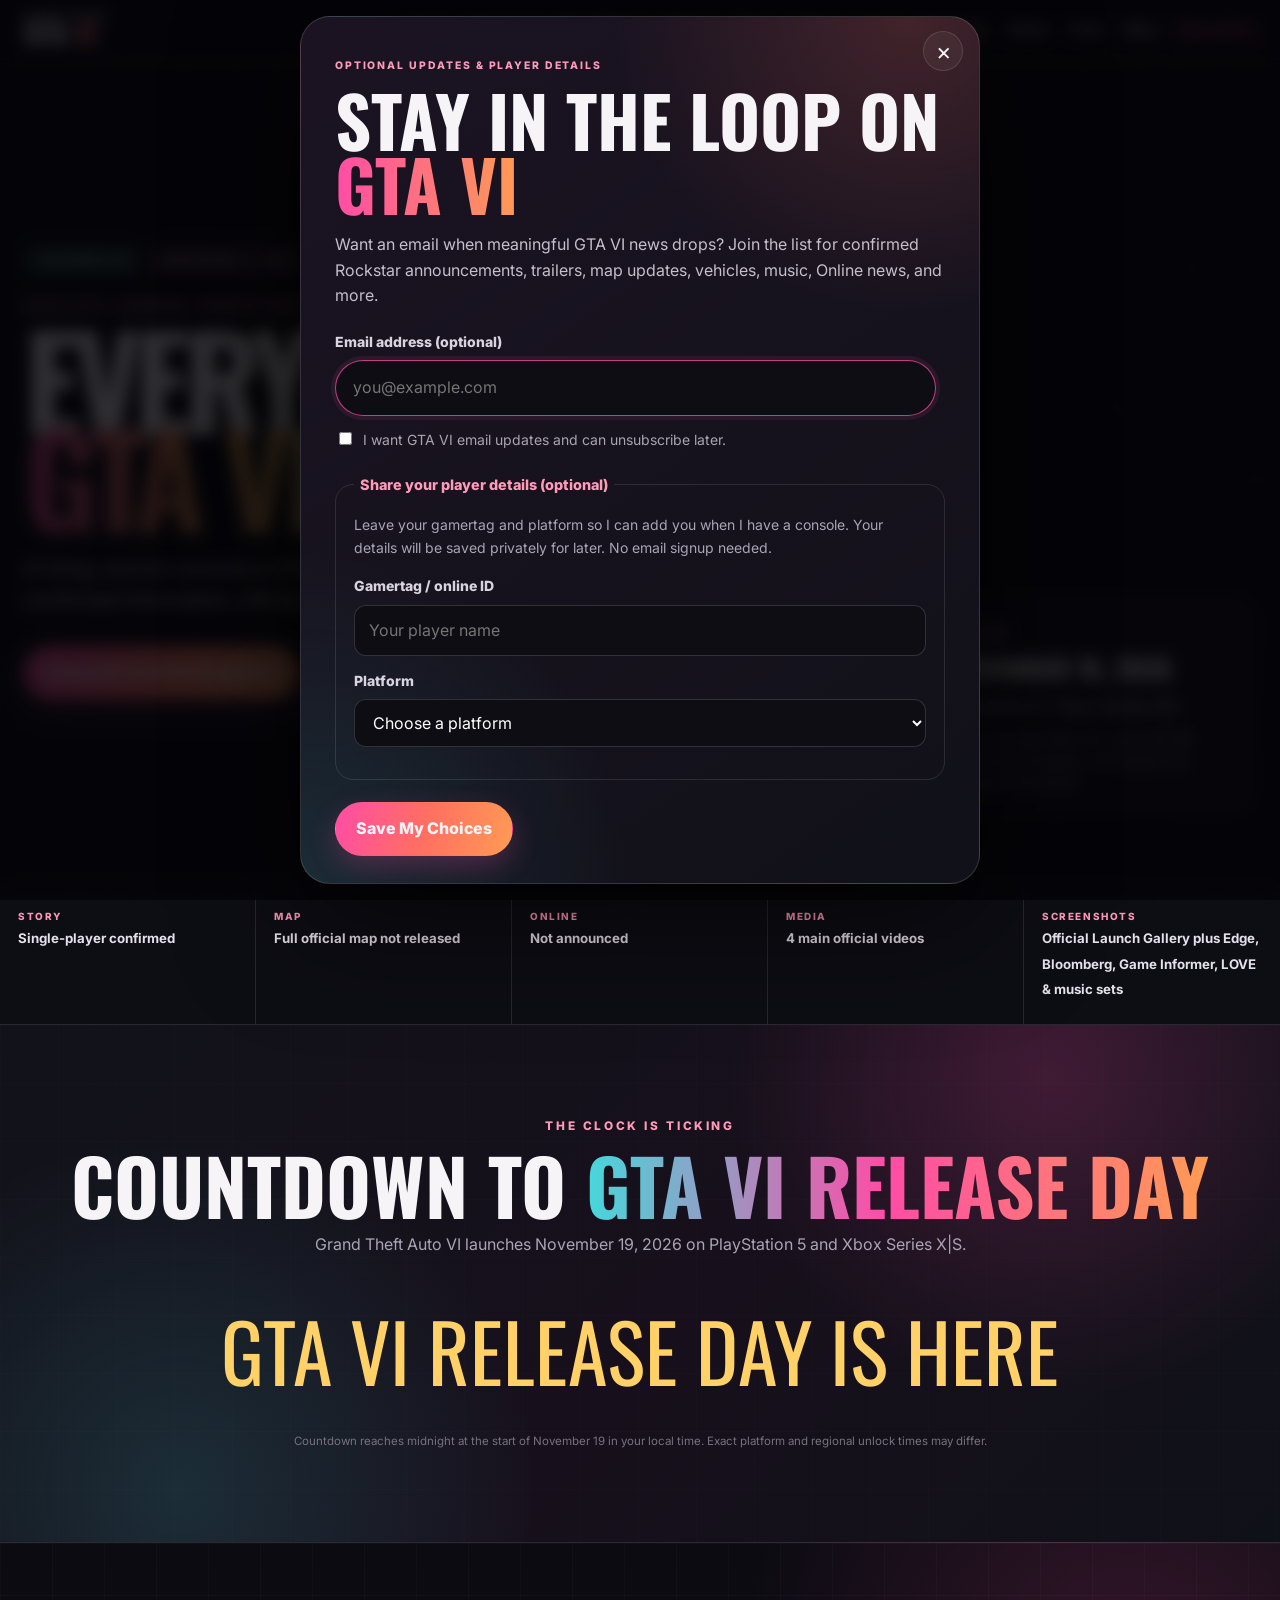
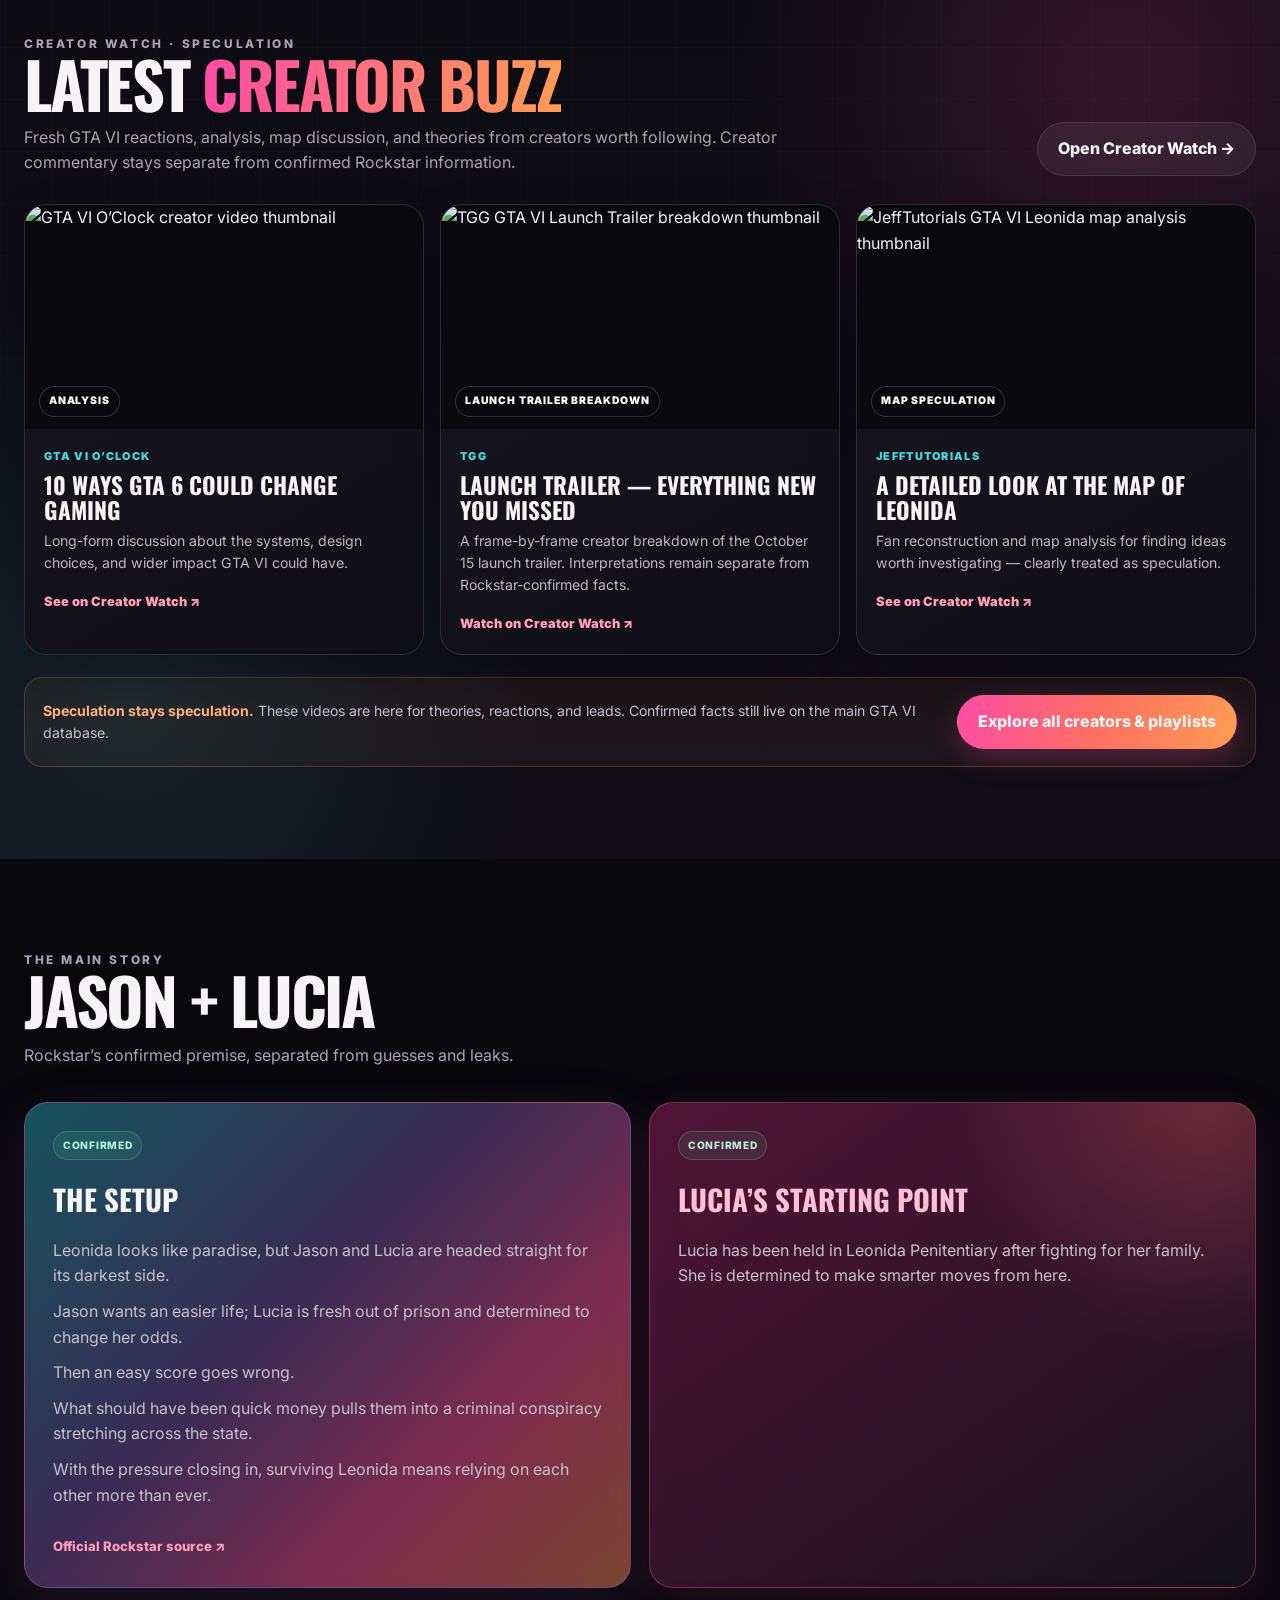
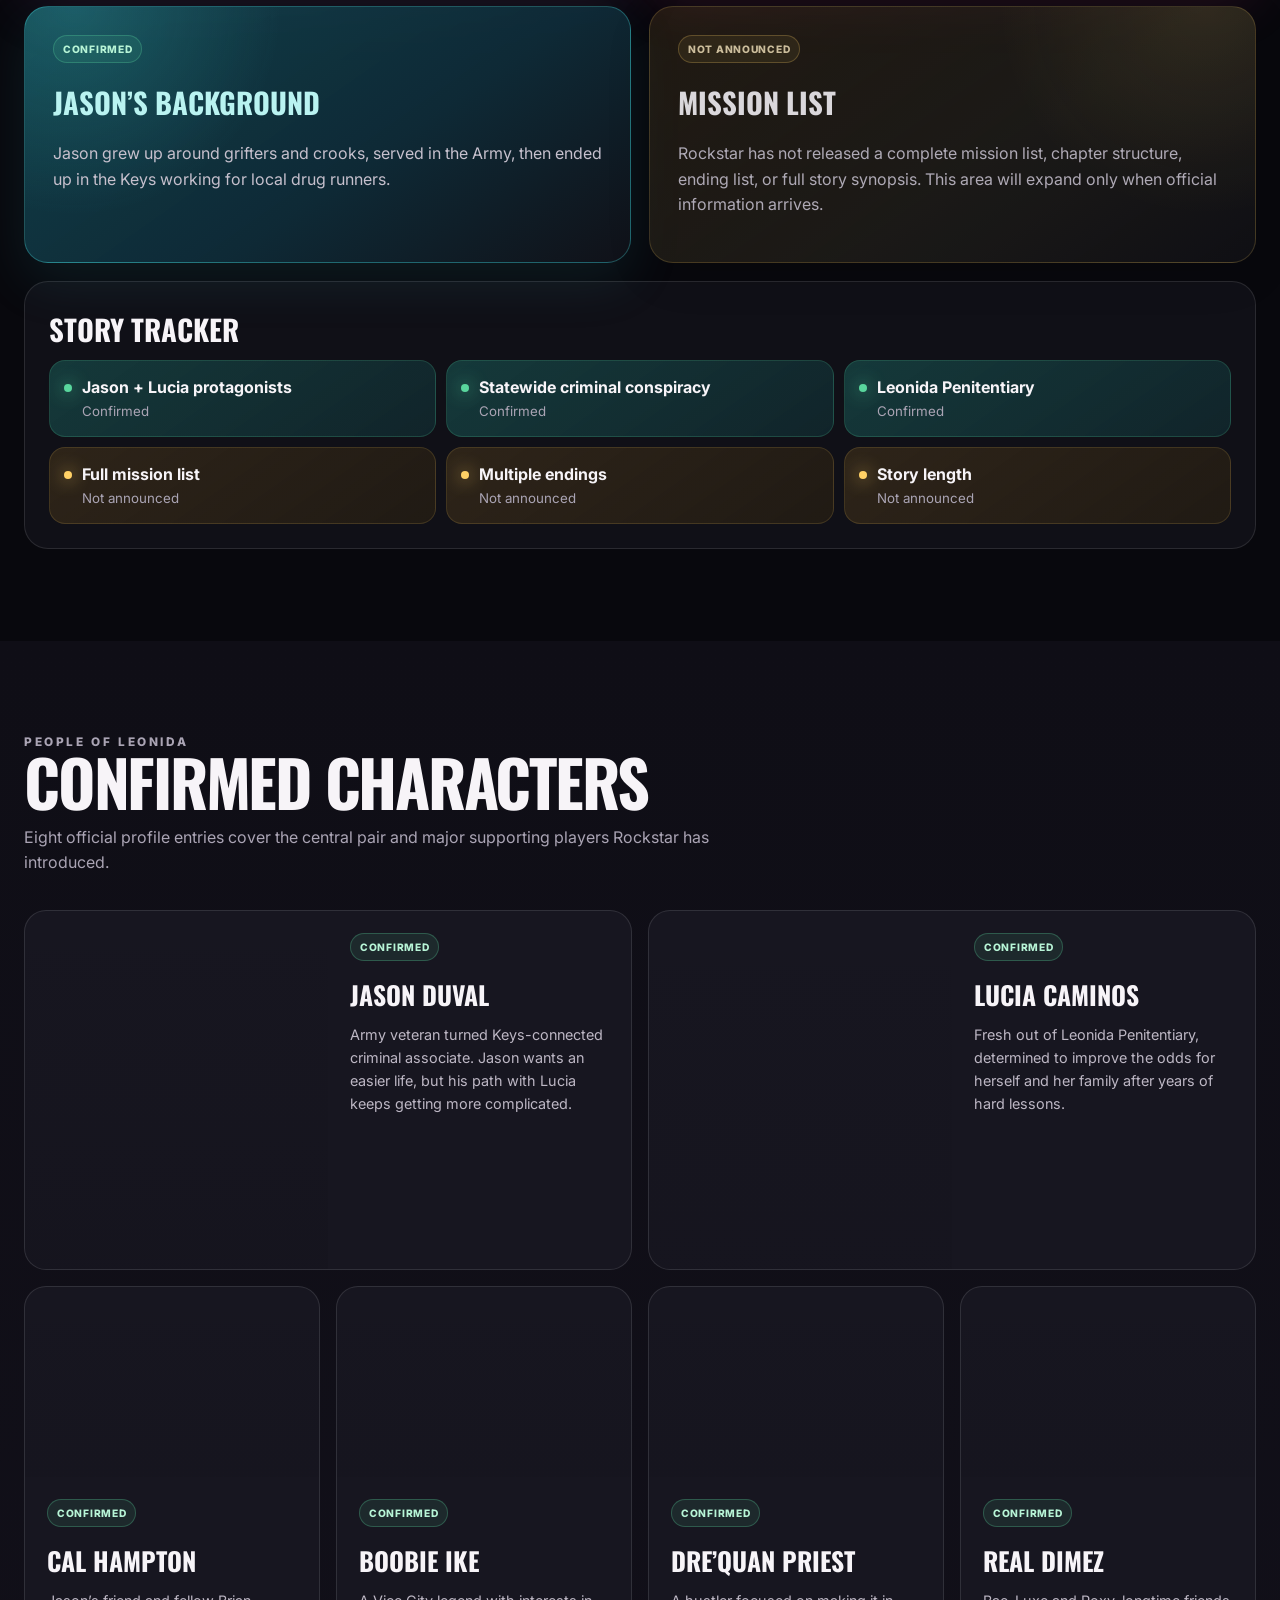
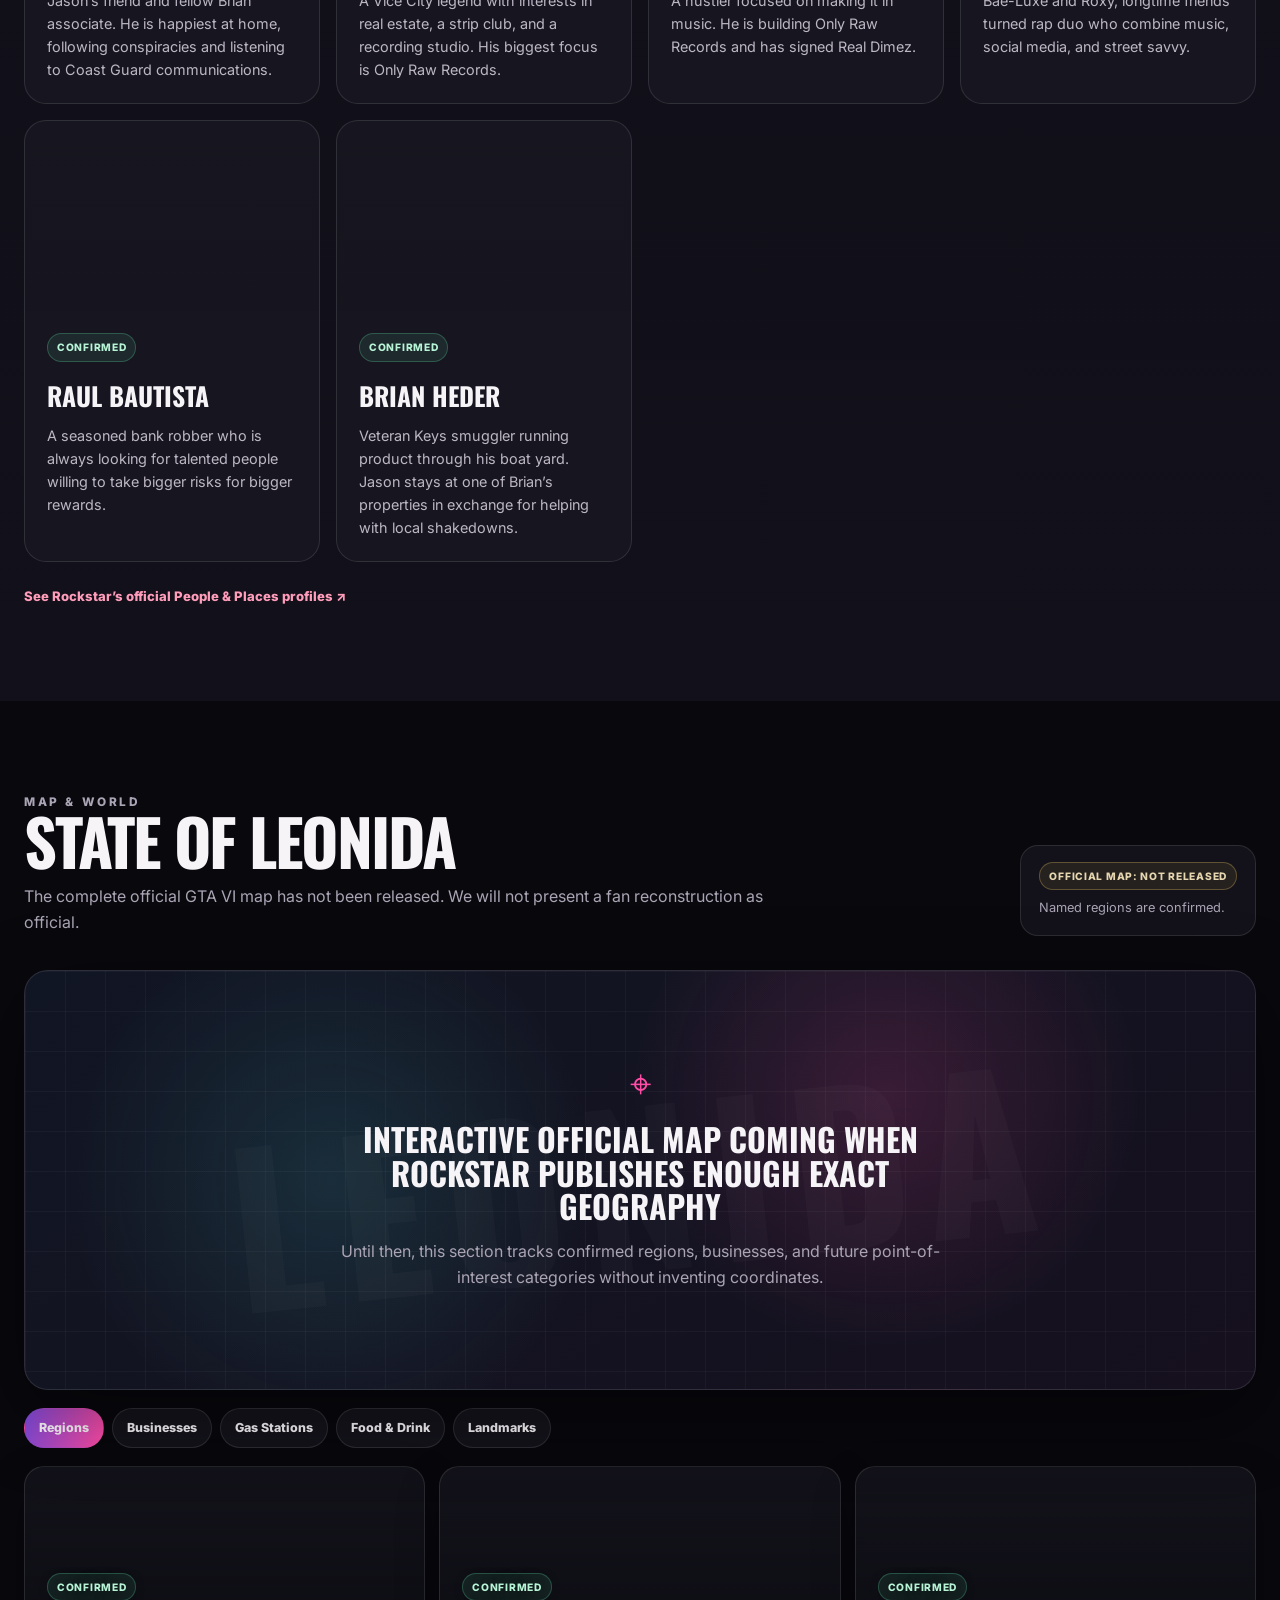
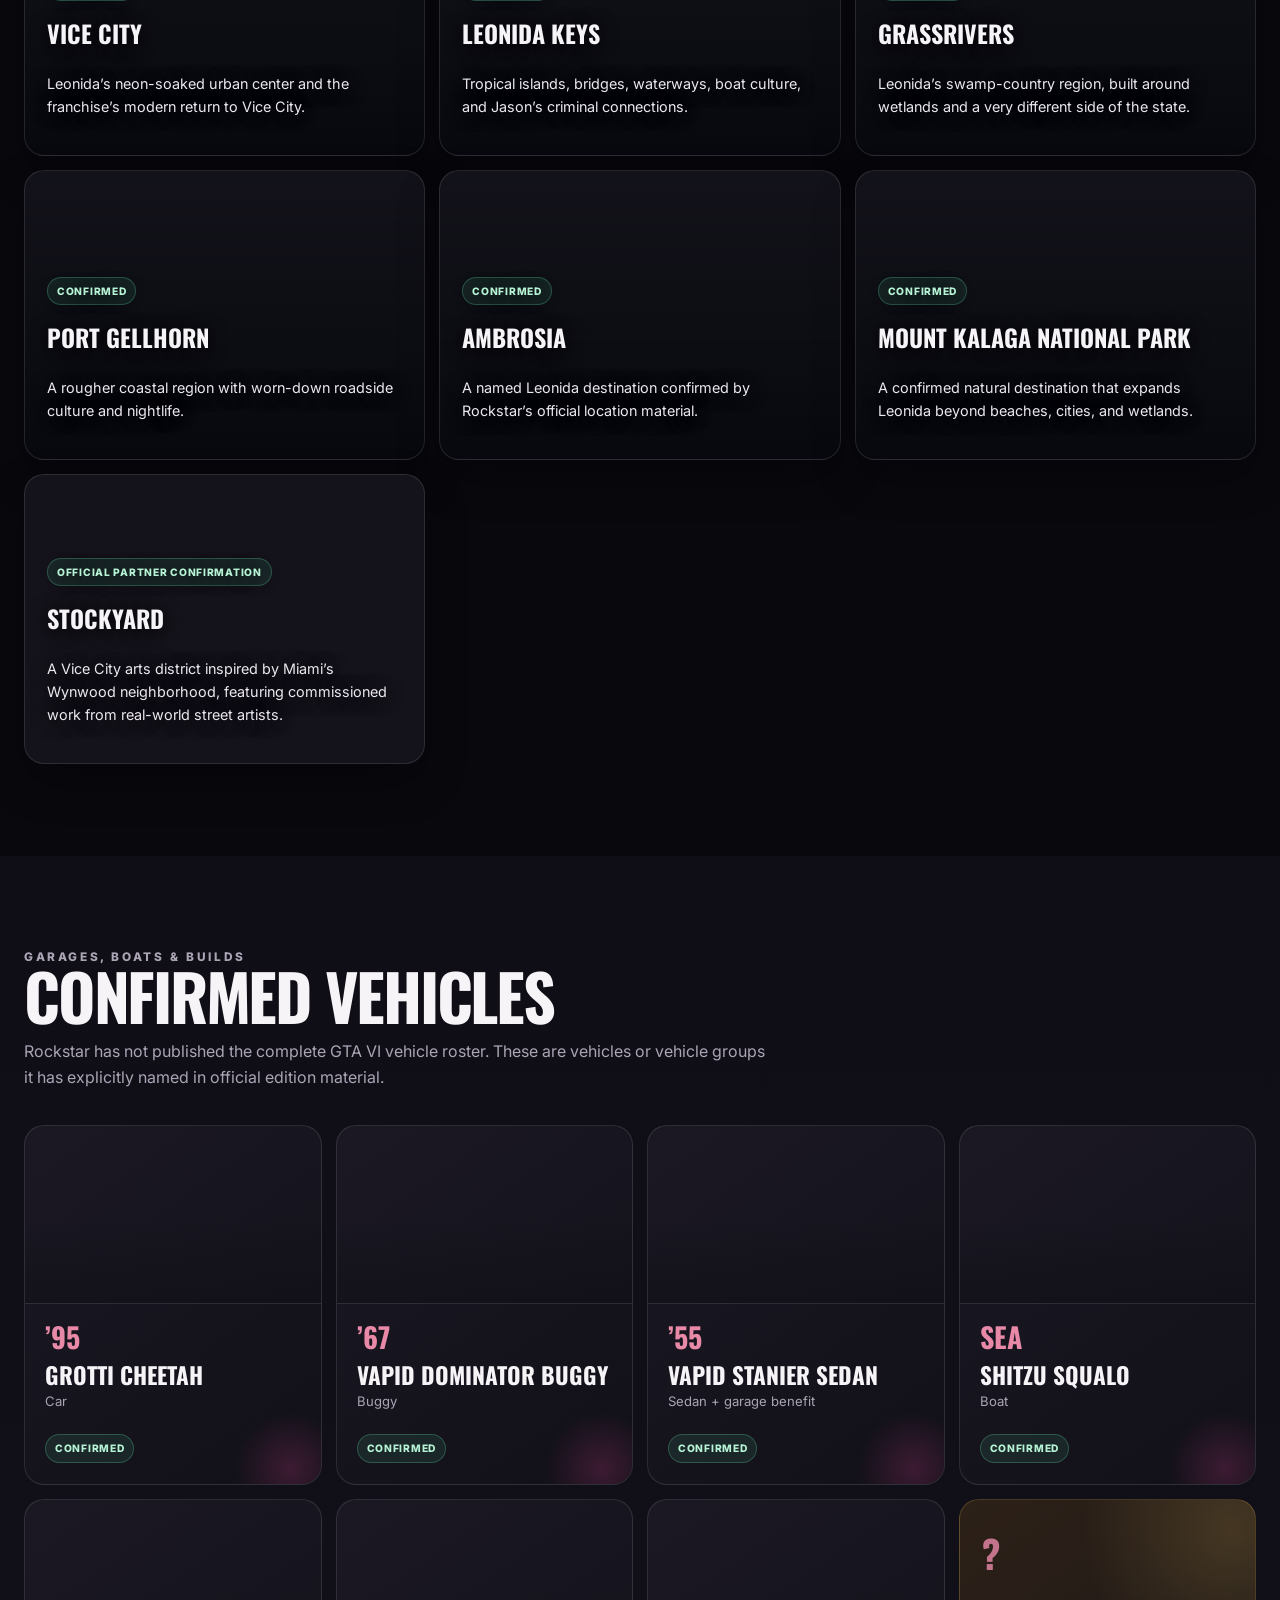
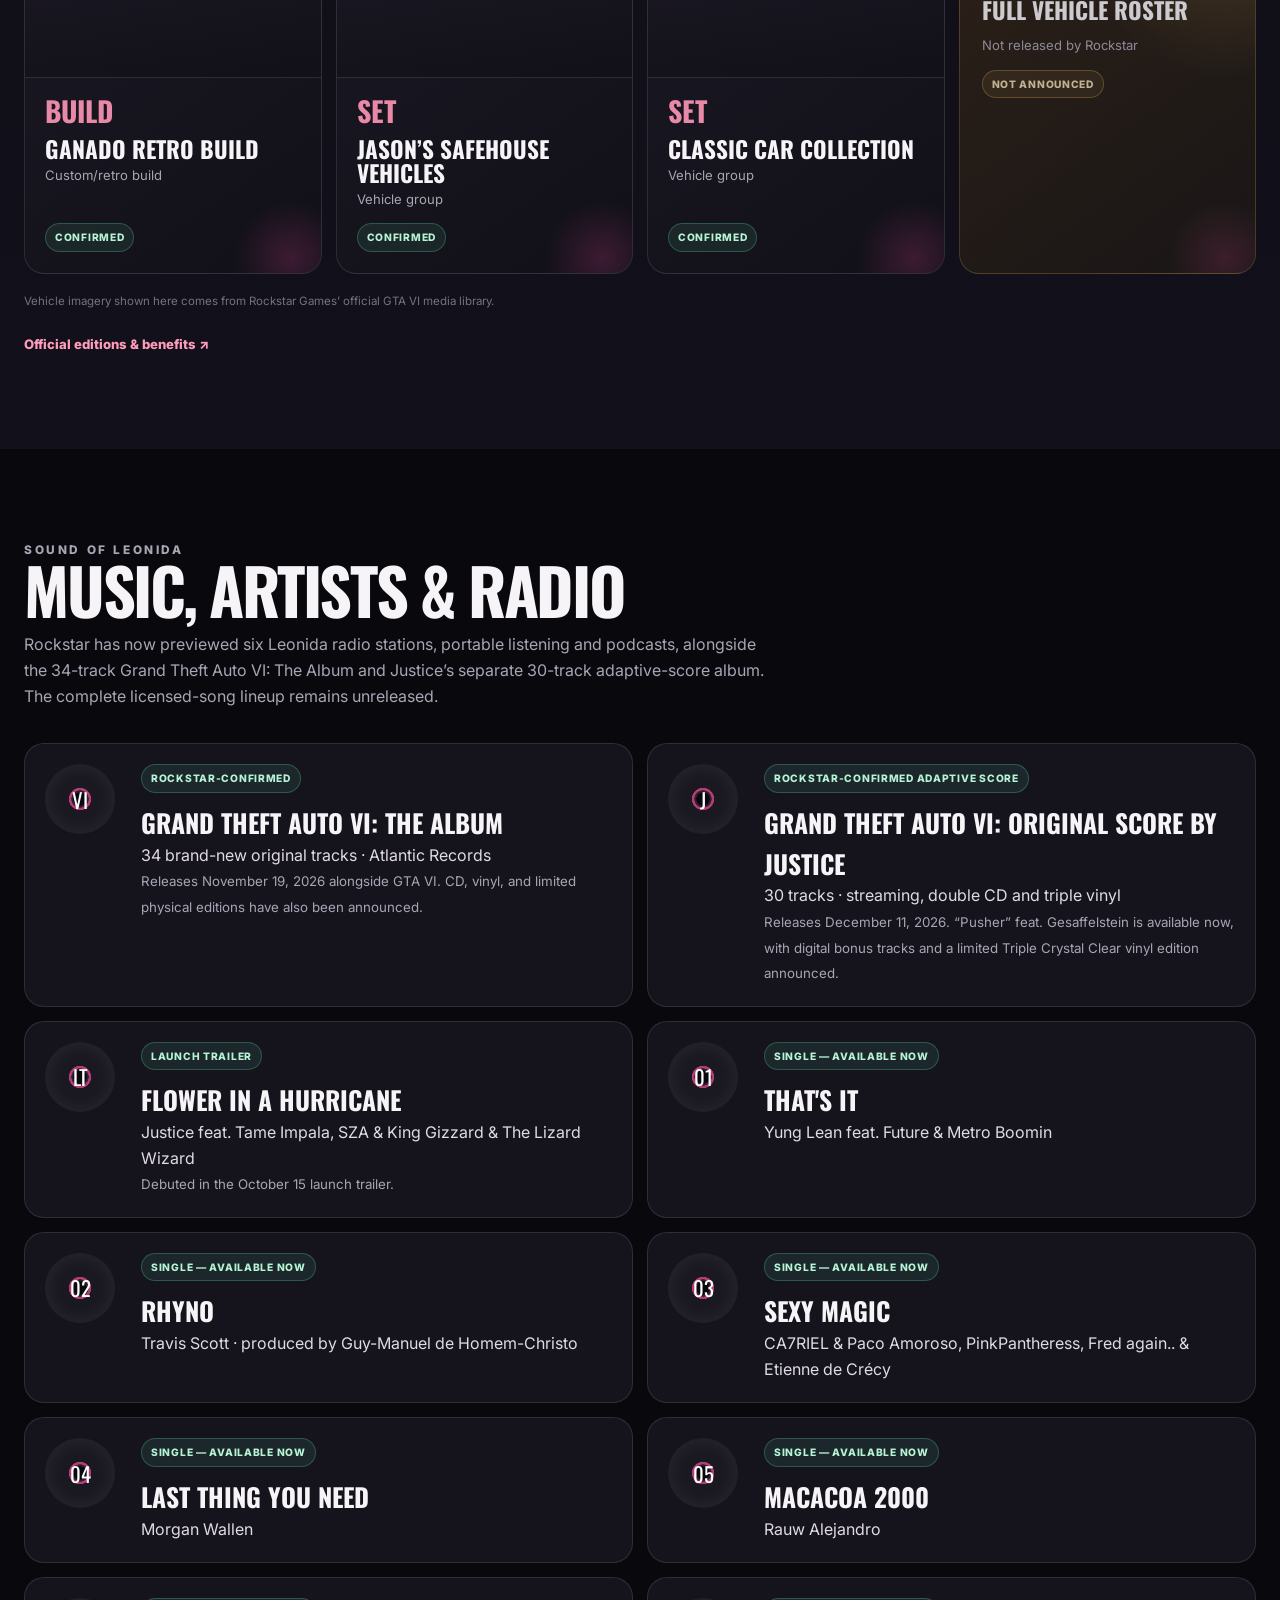
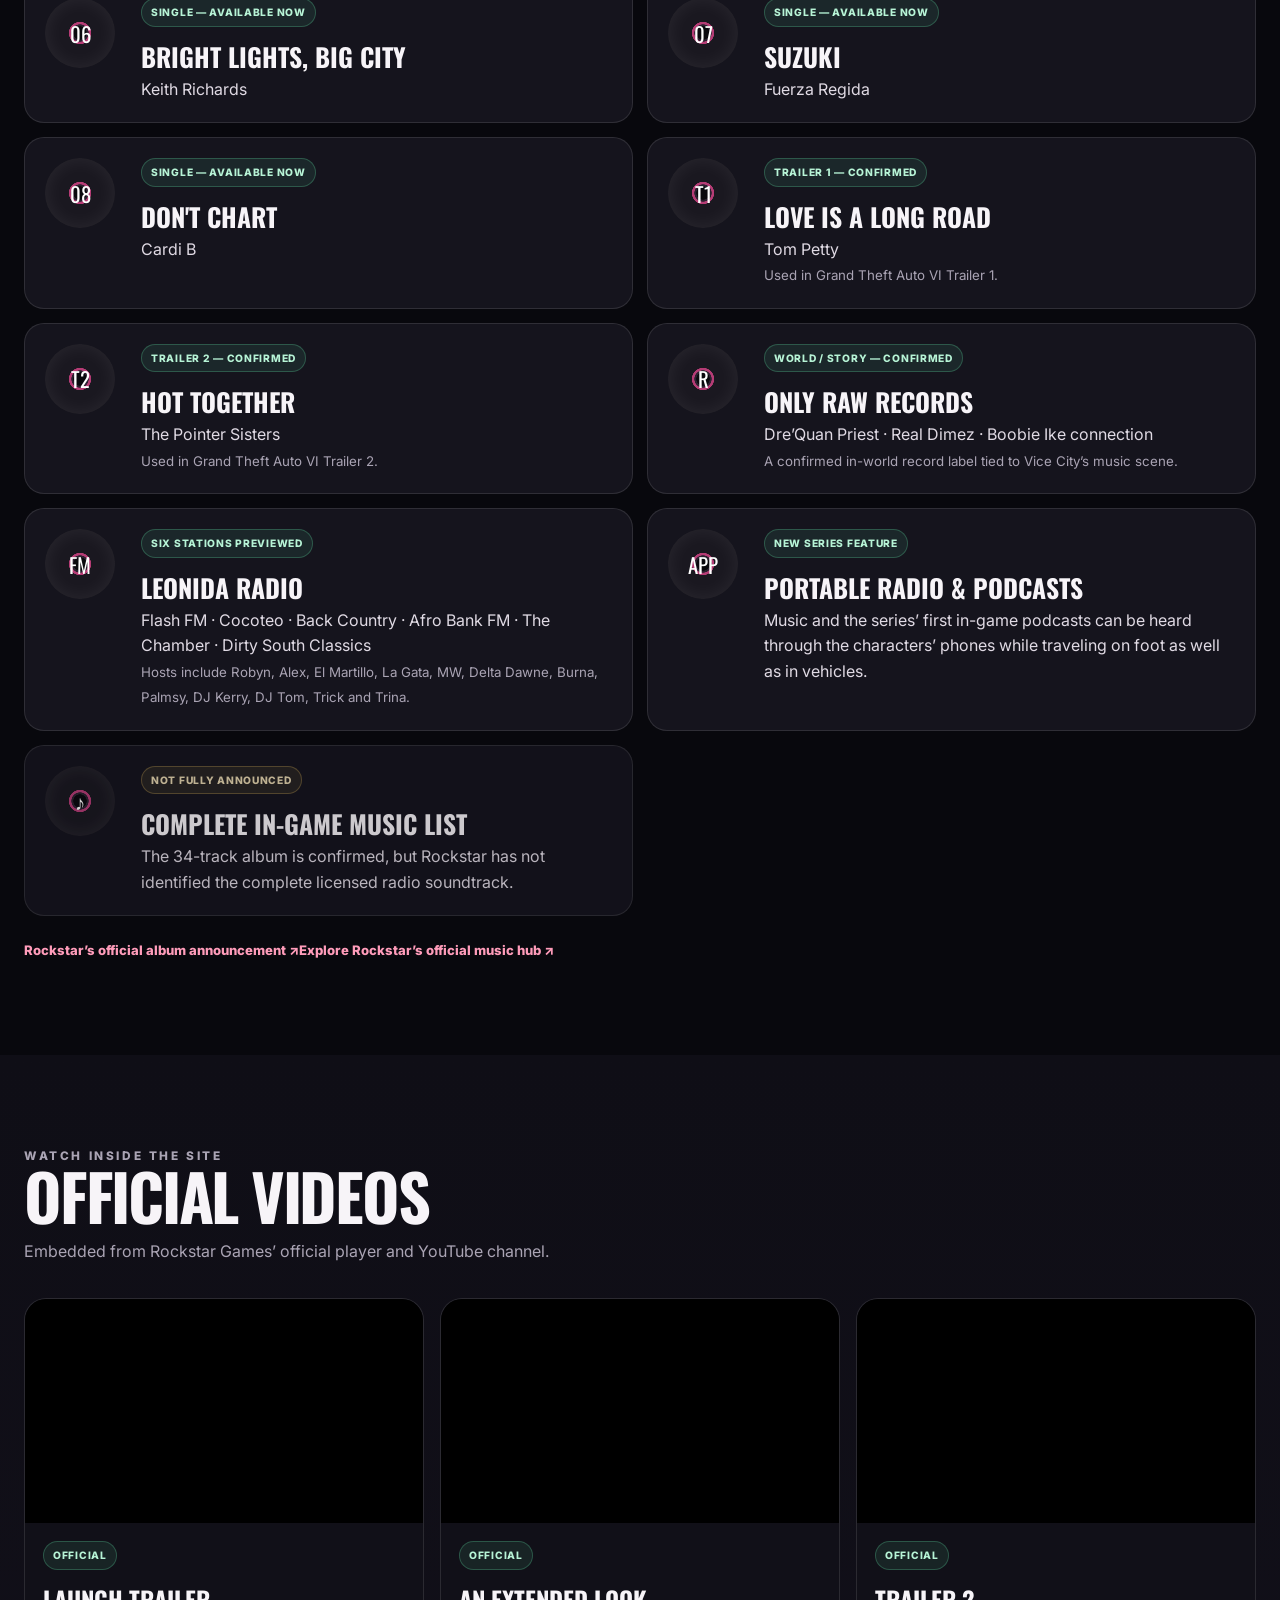
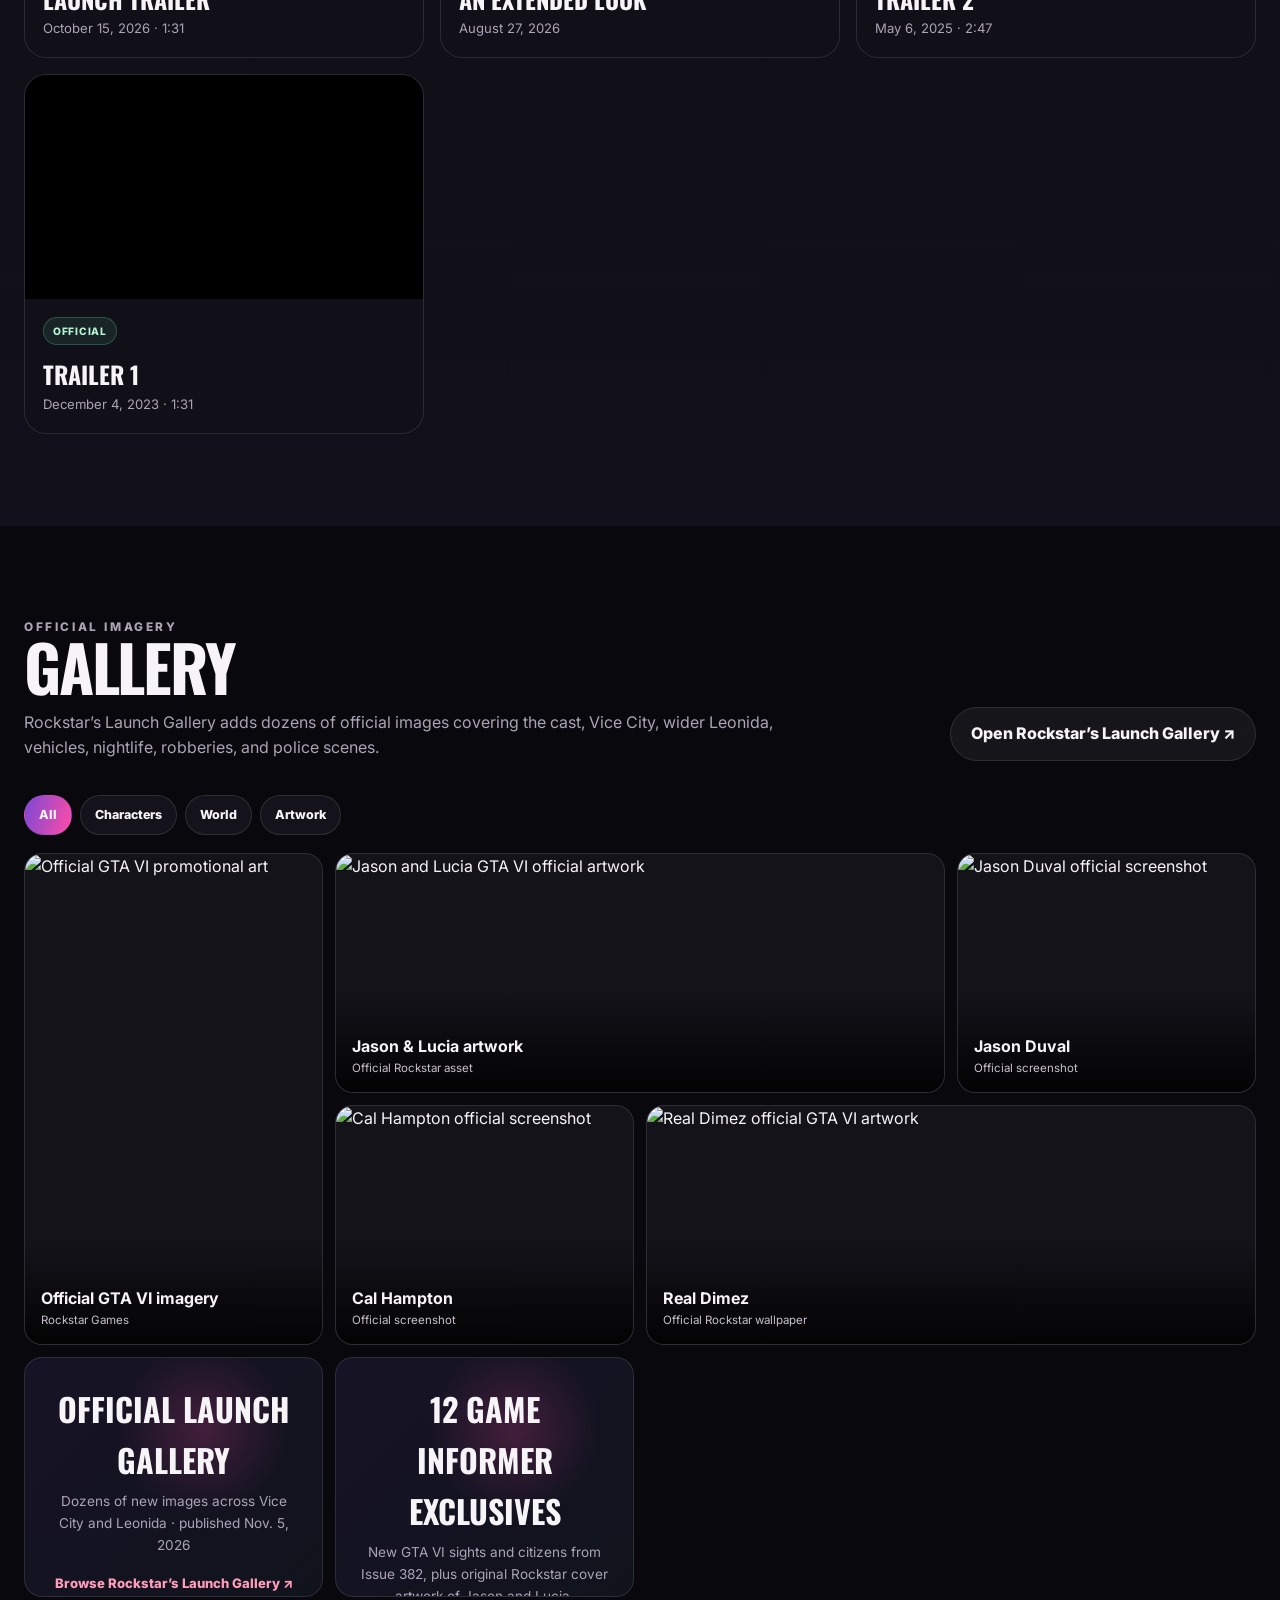
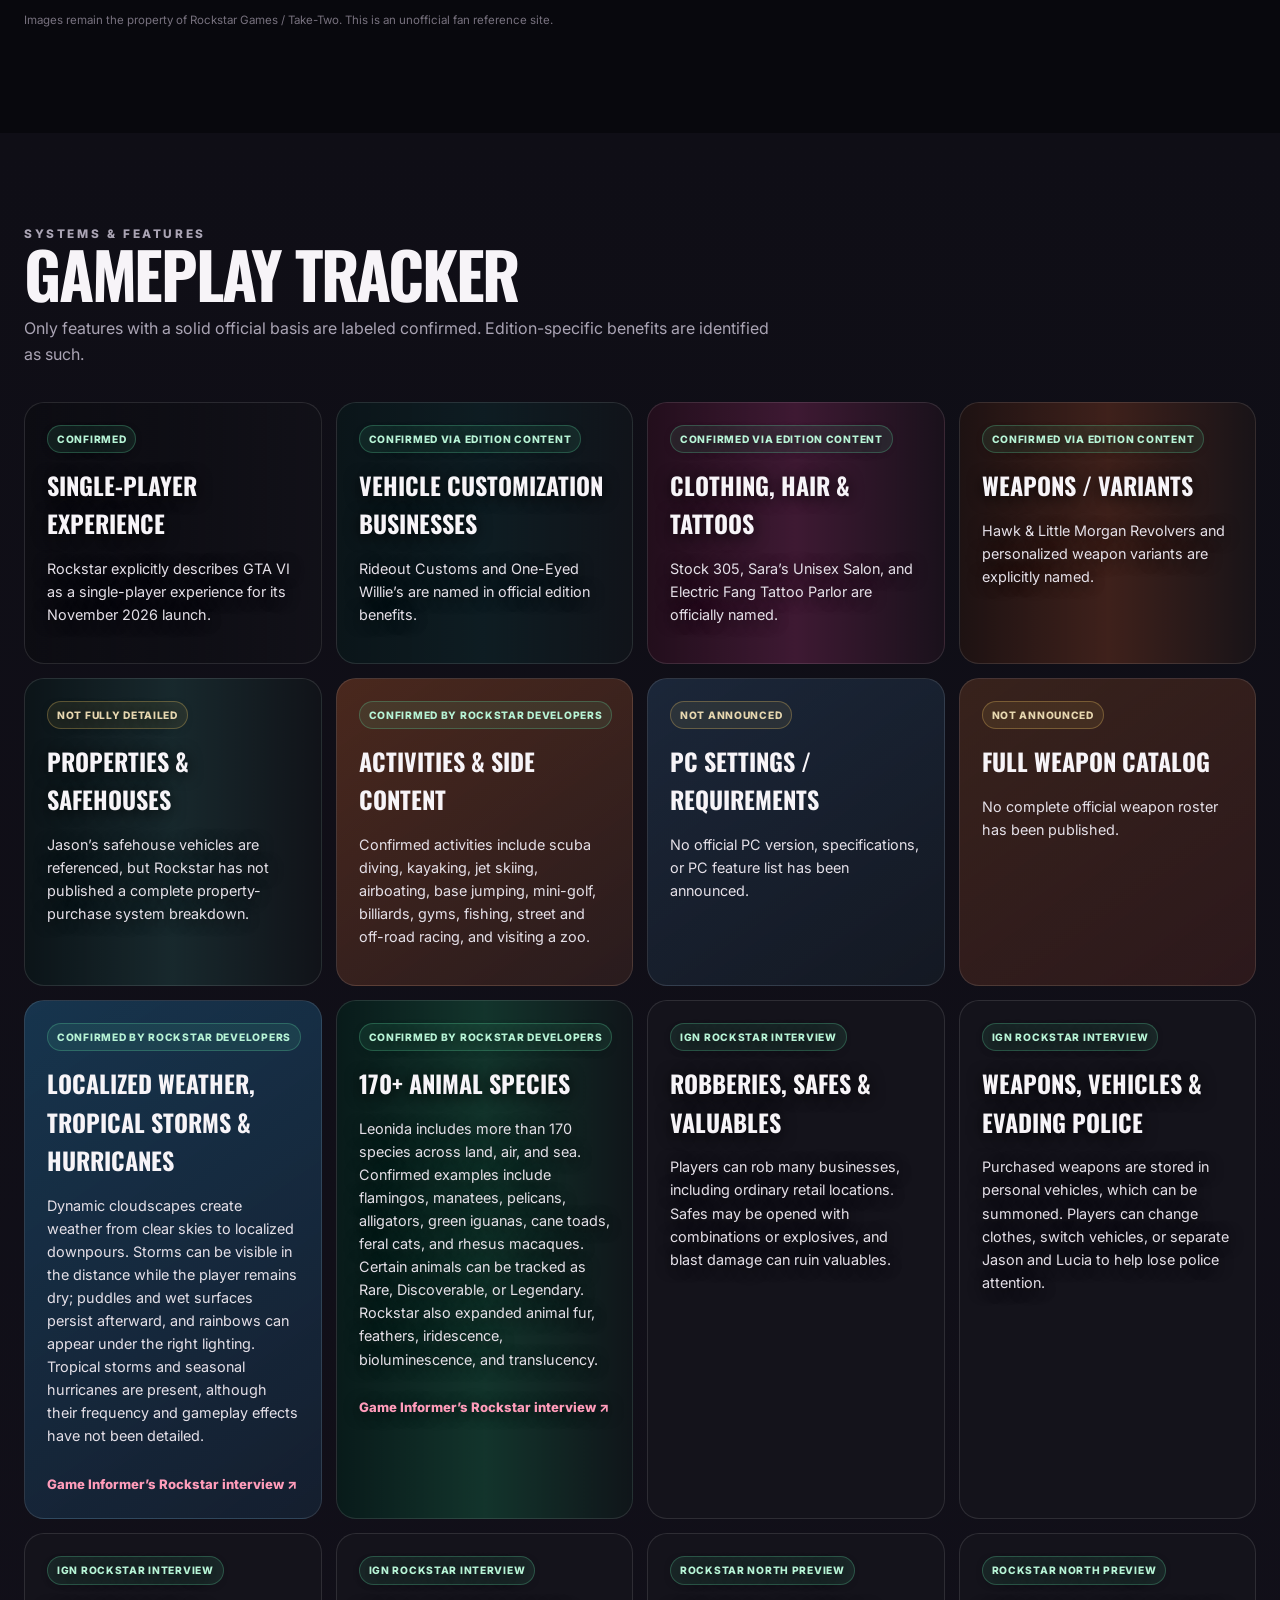
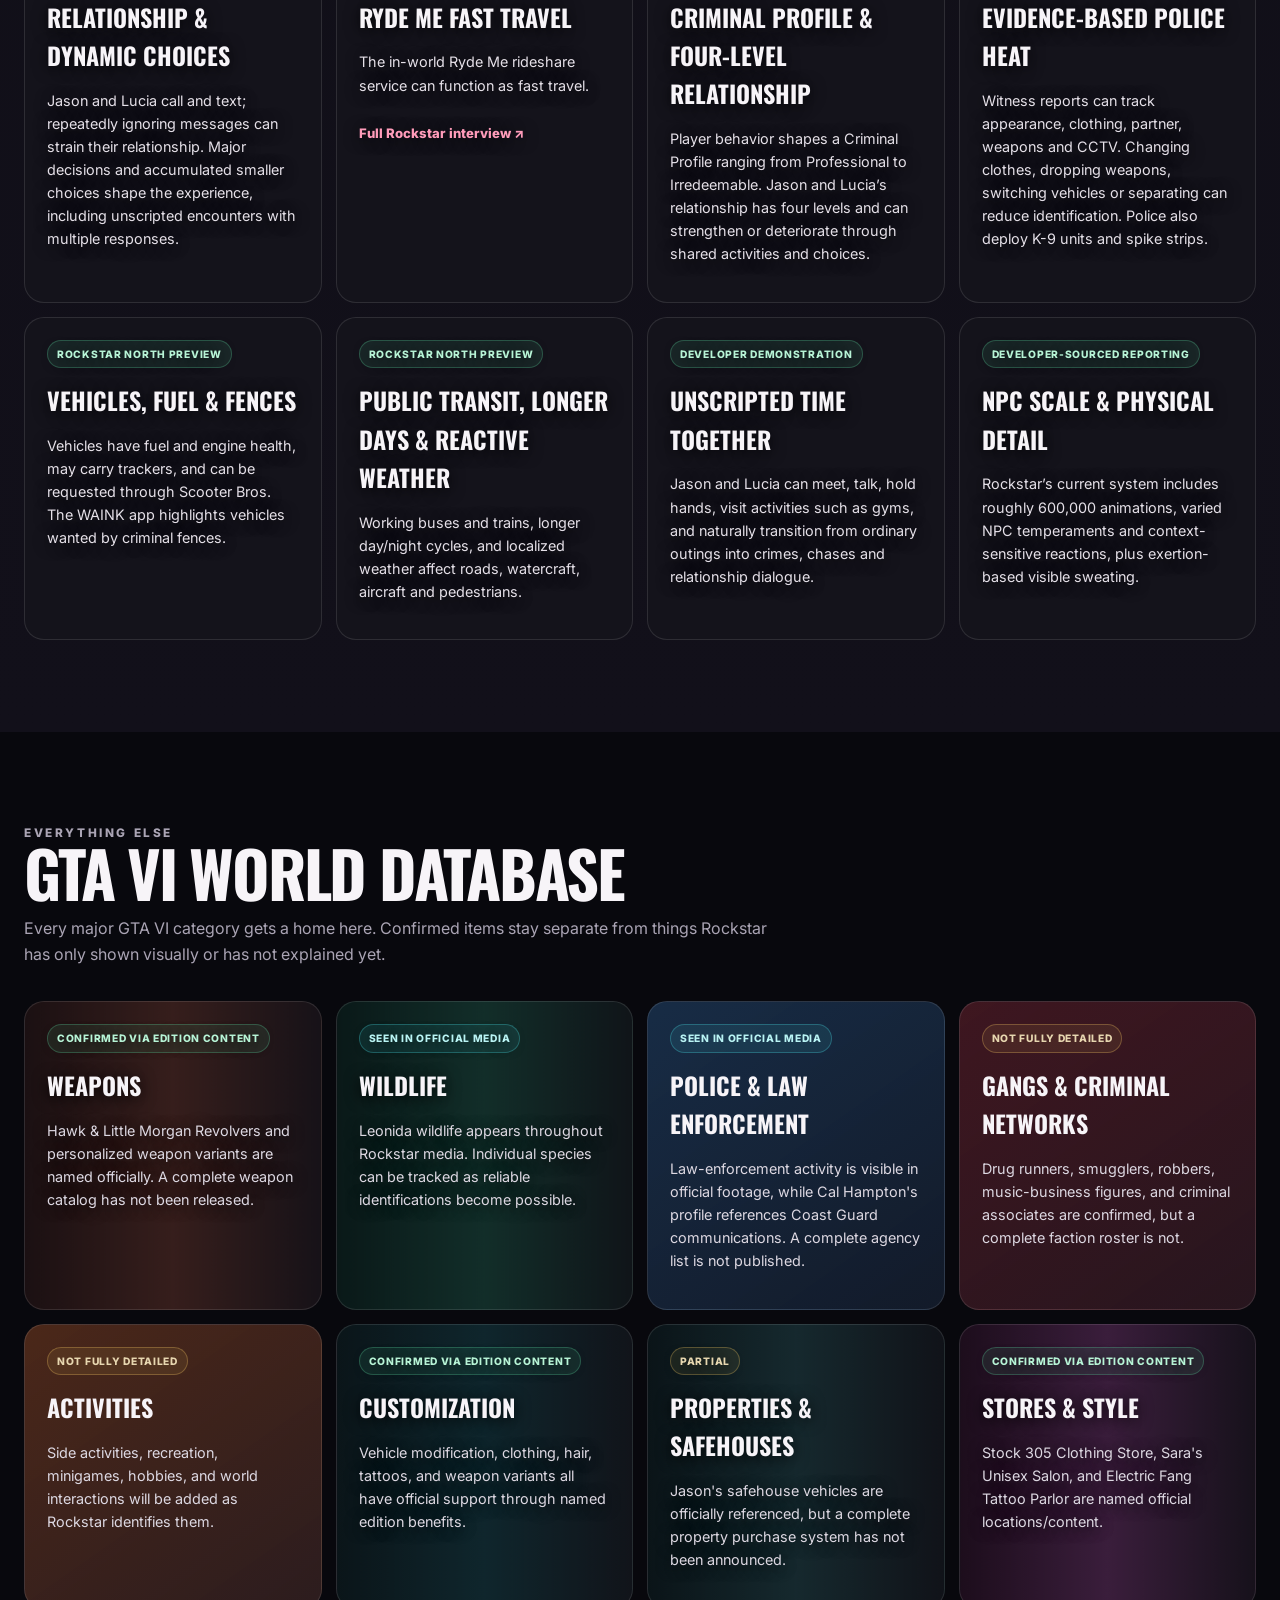
==== index.html @ 8cada622 "Add GTA VI preload details and Launch Gallery" ====
<!doctype html>
<html lang="en">
<head>
  <meta charset="utf-8" />
  <meta name="viewport" content="width=device-width,initial-scale=1" />
  <meta name="description" content="Everything GTA VI — a fan-made hub for confirmed GTA 6 story, characters, locations, vehicles, music, trailers, screenshots, editions, and more." />
  <title>Everything GTA VI</title>
  <link rel="stylesheet" href="styles.css" />
</head>
<body>
  <div class="site-noise" aria-hidden="true"></div>

  <header class="topbar">
    <a class="brand" href="#home" aria-label="Everything GTA VI home">
      <span class="brand-small">EVERYTHING</span>
      <span class="brand-main">GTA <b>VI</b></span>
    </a>
    <button class="menu-toggle" type="button" aria-label="Open menu" aria-expanded="false">☰</button>
    <nav class="main-nav" aria-label="Primary navigation">
      <a href="#story">Story</a>
      <a href="#characters">Characters</a>
      <a href="#world">Map & World</a>
      <a href="#vehicles">Vehicles</a>
      <a href="#music">Music</a>
      <a href="#media">Media</a>
      <a href="#gallery">Gallery</a>
      <a href="#gameplay">Gameplay</a>
      <a href="#online">Online</a>
      <a href="#facts">Facts</a>
    </nav>
  </header>

  <main>
    <section id="home" class="hero section-pad">
      <div class="hero-bg" aria-hidden="true"></div>
      <div class="hero-overlay" aria-hidden="true"></div>
      <div class="hero-content">
        <div class="eyebrow-row">
          <span class="status confirmed">Confirmed hub</span>
          <span class="status updated">Updated Nov. 8, 2026</span>
        </div>
        <p class="kicker">VICE CITY. LEONIDA. EVERYTHING WE ACTUALLY KNOW.</p>
        <h1>EVERYTHING<br><span>GTA VI</span></h1>
        <p class="hero-copy">A living, source-conscious GTA VI reference built around Rockstar’s confirmed information, official media, and clearly labeled unknowns.</p>
        <div class="hero-actions">
          <button class="btn primary" type="button" data-open-newsletter>Subscribe for GTA VI Updates</button>
          <a class="btn ghost" href="#media">Watch Official Videos</a>
        </div>
      </div>
      <div class="release-card glass">
        <span class="mini-label">RELEASE</span>
        <strong>NOVEMBER 19, 2026</strong>
        <span>PlayStation 5 · Xbox Series X|S</span>
        <small>Pre-load begins Nov. 10 · Up to 212 GB depending on device · PC version not officially announced.</small>
      </div>
    </section>

    <section class="quick-strip" aria-label="Quick status">
      <div><span>STORY</span><b>Single-player confirmed</b></div>
      <div><span>MAP</span><b>Full official map not released</b></div>
      <div><span>ONLINE</span><b>Not announced</b></div>
      <div><span>MEDIA</span><b>4 main official videos</b></div>
      <div><span>SCREENSHOTS</span><b>Official Launch Gallery plus Edge, Bloomberg, Game Informer, LOVE & music sets</b></div>
    </section>

    <style>
      .creator-preview-section{position:relative;overflow:hidden;background:radial-gradient(circle at 88% 14%,rgba(255,76,166,.16),transparent 28%),radial-gradient(circle at 10% 82%,rgba(69,216,220,.11),transparent 30%),linear-gradient(180deg,#0c0b12,#100d17)}
      .creator-preview-section:before{content:"";position:absolute;inset:0;pointer-events:none;background-image:linear-gradient(rgba(255,255,255,.025) 1px,transparent 1px),linear-gradient(90deg,rgba(255,255,255,.025) 1px,transparent 1px);background-size:52px 52px;mask-image:linear-gradient(to bottom,black,transparent 88%)}
      .creator-preview-shell{position:relative;z-index:1}
      .creator-preview-head{display:flex;justify-content:space-between;align-items:flex-end;gap:24px;margin-bottom:28px}
      .creator-preview-head>div{max-width:760px}.creator-preview-head h2{font-family:Oswald,sans-serif;text-transform:uppercase;font-size:clamp(2.5rem,5vw,4.8rem);line-height:.92;letter-spacing:-.035em;margin:0 0 12px}.creator-preview-head h2 span{background:linear-gradient(90deg,var(--pink),var(--orange));-webkit-background-clip:text;background-clip:text;color:transparent}.creator-preview-head p{margin:0;color:var(--muted)}
      .creator-preview-grid{display:grid;grid-template-columns:repeat(3,minmax(0,1fr));gap:16px}
      .creator-preview-card{overflow:hidden;border:1px solid var(--line);border-radius:22px;background:linear-gradient(150deg,#181520,#100f16);box-shadow:0 18px 45px rgba(0,0,0,.24);transition:transform .2s,border-color .2s}.creator-preview-card:hover{transform:translateY(-4px);border-color:rgba(255,76,166,.35)}
      .creator-preview-thumb{position:relative;aspect-ratio:16/9;overflow:hidden;background:#09090d}.creator-preview-thumb img{width:100%;height:100%;object-fit:cover;transition:transform .3s}.creator-preview-card:hover .creator-preview-thumb img{transform:scale(1.035)}.creator-preview-thumb:after{content:"";position:absolute;inset:0;background:linear-gradient(to top,rgba(10,9,15,.58),transparent 58%)}
      .creator-preview-badge{position:absolute;left:14px;bottom:12px;z-index:2;display:inline-flex;padding:6px 9px;border-radius:999px;font-size:.65rem;font-weight:900;letter-spacing:.08em;text-transform:uppercase;background:rgba(10,9,15,.82);border:1px solid rgba(255,255,255,.15);color:#fff;backdrop-filter:blur(8px)}
      .creator-preview-body{padding:19px}.creator-preview-name{display:block;color:var(--cyan);font-size:.68rem;font-weight:900;letter-spacing:.12em;text-transform:uppercase;margin-bottom:7px}.creator-preview-body h3{font-family:Oswald,sans-serif;text-transform:uppercase;font-size:1.45rem;line-height:1.08;margin:0 0 8px}.creator-preview-body p{color:#bdb7c5;font-size:.88rem;line-height:1.55;margin:0 0 14px}.creator-preview-link{display:inline-flex;align-items:center;gap:6px;color:#ff9cba;font-size:.8rem;font-weight:900}.creator-preview-link:hover{text-decoration:underline}
      .creator-preview-note{display:flex;justify-content:space-between;align-items:center;gap:18px;margin-top:22px;padding:17px 18px;border:1px solid rgba(255,155,84,.22);border-radius:18px;background:rgba(255,155,84,.055)}.creator-preview-note p{margin:0;color:#c7c1ce;font-size:.88rem}.creator-preview-note strong{color:#ffb07d}.creator-preview-note .btn{flex:0 0 auto}
      @media(max-width:900px){.creator-preview-head{align-items:flex-start;flex-direction:column}.creator-preview-grid{grid-template-columns:1fr}.creator-preview-note{align-items:flex-start;flex-direction:column}}
    </style>

    <section id="creator-buzz-preview" class="creator-preview-section section-pad" aria-labelledby="creatorBuzzTitle">
      <div class="creator-preview-shell">
        <div class="creator-preview-head">
          <div>
            <p class="kicker">CREATOR WATCH · SPECULATION</p>
            <h2 id="creatorBuzzTitle">Latest <span>Creator Buzz</span></h2>
            <p>Fresh GTA VI reactions, analysis, map discussion, and theories from creators worth following. Creator commentary stays separate from confirmed Rockstar information.</p>
          </div>
          <a class="btn ghost" href="speculation.html#featured">Open Creator Watch →</a>
        </div>

        <div class="creator-preview-grid">
          <article class="creator-preview-card">
            <div class="creator-preview-thumb"><img src="https://i.ytimg.com/vi/L9gS2vGDkzI/hqdefault.jpg" alt="GTA VI O’Clock creator video thumbnail" loading="lazy"><span class="creator-preview-badge">Analysis</span></div>
            <div class="creator-preview-body"><span class="creator-preview-name">GTA VI O’Clock</span><h3>10 Ways GTA 6 Could Change Gaming</h3><p>Long-form discussion about the systems, design choices, and wider impact GTA VI could have.</p><a class="creator-preview-link" href="speculation.html#featured">See on Creator Watch ↗</a></div>
          </article>

          <article class="creator-preview-card">
            <div class="creator-preview-thumb"><img src="https://i.ytimg.com/vi/FV93IVwJP_4/hqdefault.jpg" alt="TGG GTA VI Launch Trailer breakdown thumbnail" loading="lazy"><span class="creator-preview-badge">Launch Trailer Breakdown</span></div>
            <div class="creator-preview-body"><span class="creator-preview-name">TGG</span><h3>Launch Trailer — Everything New You Missed</h3><p>A frame-by-frame creator breakdown of the October 15 launch trailer. Interpretations remain separate from Rockstar-confirmed facts.</p><a class="creator-preview-link" href="speculation.html#featured">Watch on Creator Watch ↗</a></div>
          </article>

          <article class="creator-preview-card">
            <div class="creator-preview-thumb"><img src="https://i.ytimg.com/vi/LeyVOq_XtJQ/hqdefault.jpg" alt="JeffTutorials GTA VI Leonida map analysis thumbnail" loading="lazy"><span class="creator-preview-badge">Map Speculation</span></div>
            <div class="creator-preview-body"><span class="creator-preview-name">JeffTutorials</span><h3>A Detailed Look at the Map of Leonida</h3><p>Fan reconstruction and map analysis for finding ideas worth investigating — clearly treated as speculation.</p><a class="creator-preview-link" href="speculation.html#featured">See on Creator Watch ↗</a></div>
          </article>
        </div>

        <div class="creator-preview-note"><p><strong>Speculation stays speculation.</strong> These videos are here for theories, reactions, and leads. Confirmed facts still live on the main GTA VI database.</p><a class="btn primary" href="speculation.html">Explore all creators & playlists</a></div>
      </div>
    </section>

    <section id="story" class="content-section section-pad">
      <div class="section-heading">
        <p class="kicker">THE MAIN STORY</p>
        <h2>Jason + Lucia</h2>
        <p>Rockstar’s confirmed premise, separated from guesses and leaks.</p>
      </div>

      <div class="story-grid">
        <article class="feature-card sunset-card">
          <span class="status confirmed">Confirmed</span>
          <h3>The setup</h3>
          <p class="story-pitch">
            <span>Leonida looks like paradise, but Jason and Lucia are headed straight for its darkest side.</span>
            <span>Jason wants an easier life; Lucia is fresh out of prison and determined to change her odds.</span>
            <span>Then an easy score goes wrong.</span>
            <span>What should have been quick money pulls them into a criminal conspiracy stretching across the state.</span>
            <span>With the pressure closing in, surviving Leonida means relying on each other more than ever.</span>
          </p>
          <a class="source-link" href="https://www.rockstargames.com/VI" target="_blank" rel="noopener">Official Rockstar source ↗</a>
        </article>
        <article class="feature-card">
          <span class="status confirmed">Confirmed</span>
          <h3>Lucia’s starting point</h3>
          <p>Lucia has been held in Leonida Penitentiary after fighting for her family. She is determined to make smarter moves from here.</p>
        </article>
        <article class="feature-card">
          <span class="status confirmed">Confirmed</span>
          <h3>Jason’s background</h3>
          <p>Jason grew up around grifters and crooks, served in the Army, then ended up in the Keys working for local drug runners.</p>
        </article>
        <article class="feature-card muted-card">
          <span class="status unknown">Not announced</span>
          <h3>Mission list</h3>
          <p>Rockstar has not released a complete mission list, chapter structure, ending list, or full story synopsis. This area will expand only when official information arrives.</p>
        </article>
      </div>

      <div class="subpanel">
        <h3>Story tracker</h3>
        <div class="tracker-grid">
          <div><span class="dot yes"></span><b>Jason + Lucia protagonists</b><small>Confirmed</small></div>
          <div><span class="dot yes"></span><b>Statewide criminal conspiracy</b><small>Confirmed</small></div>
          <div><span class="dot yes"></span><b>Leonida Penitentiary</b><small>Confirmed</small></div>
          <div><span class="dot no"></span><b>Full mission list</b><small>Not announced</small></div>
          <div><span class="dot no"></span><b>Multiple endings</b><small>Not announced</small></div>
          <div><span class="dot no"></span><b>Story length</b><small>Not announced</small></div>
        </div>
      </div>
    </section>

    <section id="characters" class="content-section alt section-pad">
      <div class="section-heading">
        <p class="kicker">PEOPLE OF LEONIDA</p>
        <h2>Confirmed Characters</h2>
        <p>Eight official profile entries cover the central pair and major supporting players Rockstar has introduced.</p>
      </div>
      <div class="card-grid characters">
        <article class="person-card hero-person"><div class="person-art jason"></div><div class="person-body"><span class="status confirmed">Confirmed</span><h3>Jason Duval</h3><p>Army veteran turned Keys-connected criminal associate. Jason wants an easier life, but his path with Lucia keeps getting more complicated.</p></div></article>
        <article class="person-card hero-person"><div class="person-art lucia"></div><div class="person-body"><span class="status confirmed">Confirmed</span><h3>Lucia Caminos</h3><p>Fresh out of Leonida Penitentiary, determined to improve the odds for herself and her family after years of hard lessons.</p></div></article>
        <article class="person-card"><div class="person-body"><span class="status confirmed">Confirmed</span><h3>Cal Hampton</h3><p>Jason’s friend and fellow Brian associate. He is happiest at home, following conspiracies and listening to Coast Guard communications.</p></div></article>
        <article class="person-card"><div class="person-body"><span class="status confirmed">Confirmed</span><h3>Boobie Ike</h3><p>A Vice City legend with interests in real estate, a strip club, and a recording studio. His biggest focus is Only Raw Records.</p></div></article>
        <article class="person-card"><div class="person-body"><span class="status confirmed">Confirmed</span><h3>Dre’Quan Priest</h3><p>A hustler focused on making it in music. He is building Only Raw Records and has signed Real Dimez.</p></div></article>
        <article class="person-card"><div class="person-body"><span class="status confirmed">Confirmed</span><h3>Real Dimez</h3><p>Bae-Luxe and Roxy, longtime friends turned rap duo who combine music, social media, and street savvy.</p></div></article>
        <article class="person-card"><div class="person-body"><span class="status confirmed">Confirmed</span><h3>Raul Bautista</h3><p>A seasoned bank robber who is always looking for talented people willing to take bigger risks for bigger rewards.</p></div></article>
        <article class="person-card"><div class="person-body"><span class="status confirmed">Confirmed</span><h3>Brian Heder</h3><p>Veteran Keys smuggler running product through his boat yard. Jason stays at one of Brian’s properties in exchange for helping with local shakedowns.</p></div></article>
      </div>
      <a class="source-link large" href="https://www.rockstargames.com/VI/only-in-leonida" target="_blank" rel="noopener">See Rockstar’s official People & Places profiles ↗</a>
    </section>

    <section id="world" class="content-section section-pad">
      <div class="section-heading split">
        <div>
          <p class="kicker">MAP & WORLD</p>
          <h2>State of Leonida</h2>
          <p>The complete official GTA VI map has not been released. We will not present a fan reconstruction as official.</p>
        </div>
        <div class="status-box"><span class="status unknown">Official map: not released</span><p>Named regions are confirmed.</p></div>
      </div>

      <div class="map-shell glass">
        <div class="map-watermark">LEONIDA</div>
        <div class="map-message">
          <span class="pin-icon">⌖</span>
          <h3>Interactive official map coming when Rockstar publishes enough exact geography</h3>
          <p>Until then, this section tracks confirmed regions, businesses, and future point-of-interest categories without inventing coordinates.</p>
        </div>
      </div>

      <div class="subtabs" data-tabs="world-tabs">
        <button class="tab active" data-target="regions">Regions</button>
        <button class="tab" data-target="businesses">Businesses</button>
        <button class="tab" data-target="gas">Gas Stations</button>
        <button class="tab" data-target="food">Food & Drink</button>
        <button class="tab" data-target="landmarks">Landmarks</button>
      </div>

      <div class="tab-panels" id="world-tabs">
        <div class="tab-panel active" data-panel="regions">
          <div class="region-grid">
            <article><span class="status confirmed">Confirmed</span><h3>Vice City</h3><p>Leonida’s neon-soaked urban center and the franchise’s modern return to Vice City.</p></article>
            <article><span class="status confirmed">Confirmed</span><h3>Leonida Keys</h3><p>Tropical islands, bridges, waterways, boat culture, and Jason’s criminal connections.</p></article>
            <article><span class="status confirmed">Confirmed</span><h3>Grassrivers</h3><p>Leonida’s swamp-country region, built around wetlands and a very different side of the state.</p></article>
            <article><span class="status confirmed">Confirmed</span><h3>Port Gellhorn</h3><p>A rougher coastal region with worn-down roadside culture and nightlife.</p></article>
            <article><span class="status confirmed">Confirmed</span><h3>Ambrosia</h3><p>A named Leonida destination confirmed by Rockstar’s official location material.</p></article>
            <article><span class="status confirmed">Confirmed</span><h3>Mount Kalaga National Park</h3><p>A confirmed natural destination that expands Leonida beyond beaches, cities, and wetlands.</p></article>
            <article><span class="status confirmed">Official partner confirmation</span><h3>Stockyard</h3><p>A Vice City arts district inspired by Miami’s Wynwood neighborhood, featuring commissioned work from real-world street artists.</p></article>
          </div>
        </div>
        <div class="tab-panel" data-panel="businesses">
          <div class="poi-list">
            <div><b>Only Raw Records</b><span>Music / label</span><em>Confirmed</em></div>
            <div><b>Rideout Customs Mod Shop</b><span>Vehicle customization</span><em>Confirmed via Ultimate Edition</em></div>
            <div><b>One-Eyed Willie’s Mod Shop</b><span>Vehicle customization</span><em>Confirmed via Ultimate Edition</em></div>
            <div><b>Sara’s Unisex Salon</b><span>Salon / style</span><em>Confirmed via Ultimate Edition</em></div>
            <div><b>Stock 305 Clothing Store</b><span>Clothing</span><em>Confirmed via Ultimate Edition</em></div>
            <div><b>Electric Fang Tattoo Parlor</b><span>Tattoos</span><em>Confirmed via Ultimate Edition</em></div>
            <div><b>PTT Youngin$ Compound</b><span>Illegal goods</span><em>Confirmed via Ultimate Edition</em></div>
          </div>
        </div>
        <div class="tab-panel placeholder-panel" data-panel="gas"><span class="status unknown">Exact pins not confirmed</span><h3>Gas Station Map Layer</h3><p>Reserved for gas stations that Rockstar identifies clearly enough to place on an official map. No guessed pins will be added.</p></div>
        <div class="tab-panel placeholder-panel" data-panel="food"><span class="status unknown">Exact pins not confirmed</span><h3>Food & Drink Map Layer</h3><p>Reserved for restaurants, diners, bars, clubs, and food businesses once official names and map positions can be established.</p></div>
        <div class="tab-panel placeholder-panel" data-panel="landmarks"><span class="status partial">Growing</span><h3>Landmarks & POIs</h3><p>Named regions are tracked now. Exact landmark pins will be added only when Rockstar’s material supports a reliable location.</p></div>
      </div>
    </section>

    <section id="vehicles" class="content-section alt section-pad">
      <div class="section-heading">
        <p class="kicker">GARAGES, BOATS & BUILDS</p>
        <h2>Confirmed Vehicles</h2>
        <p>Rockstar has not published the complete GTA VI vehicle roster. These are vehicles or vehicle groups it has explicitly named in official edition material.</p>
      </div>
      <div class="vehicle-grid">
        <article class="vehicle-card"><span class="vehicle-year">’95</span><h3>Grotti Cheetah</h3><p>Car</p><span class="status confirmed">Confirmed</span></article>
        <article class="vehicle-card"><span class="vehicle-year">’67</span><h3>Vapid Dominator Buggy</h3><p>Buggy</p><span class="status confirmed">Confirmed</span></article>
        <article class="vehicle-card"><span class="vehicle-year">’55</span><h3>Vapid Stanier Sedan</h3><p>Sedan + garage benefit</p><span class="status confirmed">Confirmed</span></article>
        <article class="vehicle-card"><span class="vehicle-year">SEA</span><h3>Shitzu Squalo</h3><p>Boat</p><span class="status confirmed">Confirmed</span></article>
        <article class="vehicle-card"><span class="vehicle-year">BUILD</span><h3>Ganado Retro Build</h3><p>Custom/retro build</p><span class="status confirmed">Confirmed</span></article>
        <article class="vehicle-card"><span class="vehicle-year">SET</span><h3>Jason’s Safehouse Vehicles</h3><p>Vehicle group</p><span class="status confirmed">Confirmed</span></article>
        <article class="vehicle-card"><span class="vehicle-year">SET</span><h3>Classic Car Collection</h3><p>Vehicle group</p><span class="status confirmed">Confirmed</span></article>
        <article class="vehicle-card unknown-vehicle"><span class="vehicle-year">?</span><h3>Full Vehicle Roster</h3><p>Not released by Rockstar</p><span class="status unknown">Not announced</span></article>
      </div>
      <a class="source-link large" href="https://www.rockstargames.com/VI/editions" target="_blank" rel="noopener">Official editions & benefits ↗</a>
    </section>

    <section id="music" class="content-section section-pad">
      <div class="section-heading">
        <p class="kicker">SOUND OF LEONIDA</p>
        <h2>Music, Artists & Radio</h2>
        <p>Rockstar has now previewed six Leonida radio stations, portable listening and podcasts, alongside the 34-track Grand Theft Auto VI: The Album and Justice’s separate 30-track adaptive-score album. The complete licensed-song lineup remains unreleased.</p>
      </div>
      <div class="music-grid">
        <article class="music-card"><span class="disc">VI</span><div><span class="status confirmed">Rockstar-confirmed</span><h3>Grand Theft Auto VI: The Album</h3><p>34 brand-new original tracks · Atlantic Records</p><small>Releases November 19, 2026 alongside GTA VI. CD, vinyl, and limited physical editions have also been announced.</small></div></article>
        <article class="music-card"><span class="disc">J</span><div><span class="status confirmed">Rockstar-confirmed adaptive score</span><h3>Grand Theft Auto VI: Original Score by Justice</h3><p>30 tracks · streaming, double CD and triple vinyl</p><small>Releases December 11, 2026. “Pusher” feat. Gesaffelstein is available now, with digital bonus tracks and a limited Triple Crystal Clear vinyl edition announced.</small></div></article>
        <article class="music-card"><span class="disc">LT</span><div><span class="status confirmed">Launch Trailer</span><h3>Flower in a Hurricane</h3><p>Justice feat. Tame Impala, SZA &amp; King Gizzard &amp; The Lizard Wizard</p><small>Debuted in the October 15 launch trailer.</small></div></article>
        <article class="music-card"><span class="disc">01</span><div><span class="status confirmed">Single — available now</span><h3>That's It</h3><p>Yung Lean feat. Future &amp; Metro Boomin</p></div></article>
        <article class="music-card"><span class="disc">02</span><div><span class="status confirmed">Single — available now</span><h3>RHYNO</h3><p>Travis Scott · produced by Guy-Manuel de Homem-Christo</p></div></article>
        <article class="music-card"><span class="disc">03</span><div><span class="status confirmed">Single — available now</span><h3>Sexy Magic</h3><p>CA7RIEL &amp; Paco Amoroso, PinkPantheress, Fred again.. &amp; Etienne de Crécy</p></div></article>
        <article class="music-card"><span class="disc">04</span><div><span class="status confirmed">Single — available now</span><h3>Last Thing You Need</h3><p>Morgan Wallen</p></div></article>
        <article class="music-card"><span class="disc">05</span><div><span class="status confirmed">Single — available now</span><h3>Macacoa 2000</h3><p>Rauw Alejandro</p></div></article>
        <article class="music-card"><span class="disc">06</span><div><span class="status confirmed">Single — available now</span><h3>Bright Lights, Big City</h3><p>Keith Richards</p></div></article>
        <article class="music-card"><span class="disc">07</span><div><span class="status confirmed">Single — available now</span><h3>Suzuki</h3><p>Fuerza Regida</p></div></article>
        <article class="music-card"><span class="disc">08</span><div><span class="status confirmed">Single — available now</span><h3>Don't Chart</h3><p>Cardi B</p></div></article>
        <article class="music-card"><span class="disc">T1</span><div><span class="status confirmed">Trailer 1 — confirmed</span><h3>Love Is a Long Road</h3><p>Tom Petty</p><small>Used in Grand Theft Auto VI Trailer 1.</small></div></article>
        <article class="music-card"><span class="disc">T2</span><div><span class="status confirmed">Trailer 2 — confirmed</span><h3>Hot Together</h3><p>The Pointer Sisters</p><small>Used in Grand Theft Auto VI Trailer 2.</small></div></article>
        <article class="music-card"><span class="disc">R</span><div><span class="status confirmed">World / story — confirmed</span><h3>Only Raw Records</h3><p>Dre’Quan Priest · Real Dimez · Boobie Ike connection</p><small>A confirmed in-world record label tied to Vice City’s music scene.</small></div></article>
        <article class="music-card"><span class="disc">FM</span><div><span class="status confirmed">Six stations previewed</span><h3>Leonida Radio</h3><p>Flash FM · Cocoteo · Back Country · Afro Bank FM · The Chamber · Dirty South Classics</p><small>Hosts include Robyn, Alex, El Martillo, La Gata, MW, Delta Dawne, Burna, Palmsy, DJ Kerry, DJ Tom, Trick and Trina.</small></div></article>
        <article class="music-card"><span class="disc">APP</span><div><span class="status confirmed">New series feature</span><h3>Portable Radio & Podcasts</h3><p>Music and the series’ first in-game podcasts can be heard through the characters’ phones while traveling on foot as well as in vehicles.</p></div></article>
        <article class="music-card dim"><span class="disc">♪</span><div><span class="status unknown">Not fully announced</span><h3>Complete In-Game Music List</h3><p>The 34-track album is confirmed, but Rockstar has not identified the complete licensed radio soundtrack.</p></div></article>
      </div>
      <a class="source-link large" href="https://www.rockstargames.com/newswire/article/7599a881942544/announcing-grand-theft-auto-vi-the-album-coming-november-19" target="_blank" rel="noopener">Rockstar’s official album announcement ↗</a><a class="source-link large" href="https://www.rockstargames.com/VI/music/flash-fm" target="_blank" rel="noopener">Explore Rockstar’s official music hub ↗</a>
    </section>

    <section id="media" class="content-section alt section-pad">
      <div class="section-heading">
        <p class="kicker">WATCH INSIDE THE SITE</p>
        <h2>Official Videos</h2>
        <p>Embedded from Rockstar Games’ official player and YouTube channel.</p>
      </div>
      <div class="video-grid">
        <article class="video-card">
          <div class="video-wrap"><iframe src="https://www.rockstargames.com/videoplayer?autoplay=false&amp;embed=true&amp;id=76orsa95&amp;locale=en_us" title="Grand Theft Auto VI Launch Trailer" loading="lazy" allow="autoplay; fullscreen; picture-in-picture" allowfullscreen></iframe></div>
          <div class="video-info"><span class="status confirmed">Official</span><h3>Launch Trailer</h3><p>October 15, 2026 · 1:31</p></div>
        </article>
        <article class="video-card">
          <div class="video-wrap"><iframe src="https://www.youtube-nocookie.com/embed/tJbzMqJGH4k" title="Grand Theft Auto VI: An Extended Look" loading="lazy" allow="accelerometer; autoplay; clipboard-write; encrypted-media; gyroscope; picture-in-picture; web-share" allowfullscreen></iframe></div>
          <div class="video-info"><span class="status confirmed">Official</span><h3>An Extended Look</h3><p>August 27, 2026</p></div>
        </article>
        <article class="video-card">
          <div class="video-wrap"><iframe src="https://www.youtube-nocookie.com/embed/VQRLujxTm3c" title="Grand Theft Auto VI Trailer 2" loading="lazy" allow="accelerometer; autoplay; clipboard-write; encrypted-media; gyroscope; picture-in-picture; web-share" allowfullscreen></iframe></div>
          <div class="video-info"><span class="status confirmed">Official</span><h3>Trailer 2</h3><p>May 6, 2025 · 2:47</p></div>
        </article>
        <article class="video-card">
          <div class="video-wrap"><iframe src="https://www.youtube-nocookie.com/embed/QdBZY2fkU-0" title="Grand Theft Auto VI Trailer 1" loading="lazy" allow="accelerometer; autoplay; clipboard-write; encrypted-media; gyroscope; picture-in-picture; web-share" allowfullscreen></iframe></div>
          <div class="video-info"><span class="status confirmed">Official</span><h3>Trailer 1</h3><p>December 4, 2023 · 1:31</p></div>
        </article>
      </div>
      <!-- Also tracked: Rockstar’s official media page currently lists 9 short clips, including character clips for Jason, Lucia, Cal, Boobie Ike, Dre’Quan, Real Dimez, Raul, and Brian, plus the cover-art animation. -->
    </section>

    <section id="gallery" class="content-section section-pad">
      <div class="section-heading split">
        <div><p class="kicker">OFFICIAL IMAGERY</p><h2>Gallery</h2><p>Rockstar’s Launch Gallery adds dozens of official images covering the cast, Vice City, wider Leonida, vehicles, nightlife, robberies, and police scenes.</p></div>
        <a class="btn ghost" href="https://www.rockstargames.com/VI/launch-gallery" target="_blank" rel="noopener">Open Rockstar’s Launch Gallery ↗</a>
      </div>
      <div class="gallery-toolbar" role="group" aria-label="Gallery filters">
        <button class="gallery-filter active" data-filter="all">All</button>
        <button class="gallery-filter" data-filter="characters">Characters</button>
        <button class="gallery-filter" data-filter="world">World</button>
        <button class="gallery-filter" data-filter="artwork">Artwork</button>
      </div>
      <div class="gallery-grid">
        <figure class="gallery-item tall" data-category="artwork characters"><img src="https://media-rockstargames-com.akamaized.net/mfe6/prod/__common/img/f7eab33a4989ce5f0cd89c70723909b3.jpg" alt="Official GTA VI promotional art" loading="lazy"><figcaption><b>Official GTA VI imagery</b><span>Rockstar Games</span></figcaption></figure>
        <figure class="gallery-item wide" data-category="artwork characters"><img src="https://media-rockstargames-com.akamaized.net/mfe6/prod/__common/img/cff62fb2b8dc824b667505750129bd4d.jpg" alt="Jason and Lucia GTA VI official artwork" loading="lazy"><figcaption><b>Jason & Lucia artwork</b><span>Official Rockstar asset</span></figcaption></figure>
        <figure class="gallery-item" data-category="characters"><img src="https://images.ctfassets.net/h1rqp7q66d54/7zDbmT7wDNEoMFiioNkEtr/81ec30f2edd179aa0f04555d2e0faaf6/02_-_Jason_Duval_01.jpg" alt="Jason Duval official screenshot" loading="lazy"><figcaption><b>Jason Duval</b><span>Official screenshot</span></figcaption></figure>
        <figure class="gallery-item" data-category="characters"><img src="https://images.ctfassets.net/h1rqp7q66d54/Rv3M6YC6fqcA8asG7AzxN/599a55e2861b74efaefff4925497e219/06_-_Cal_Hampton_03.jpg" alt="Cal Hampton official screenshot" loading="lazy"><figcaption><b>Cal Hampton</b><span>Official screenshot</span></figcaption></figure>
        <figure class="gallery-item wide" data-category="characters artwork"><img src="https://media-rockstargames-com.akamaized.net/rockstargames-newsite/img/global/downloads/wallpapers/games/vi/Real_Dimez/Real_Dimez_tablet.jpg" alt="Real Dimez official GTA VI artwork" loading="lazy"><figcaption><b>Real Dimez</b><span>Official Rockstar wallpaper</span></figcaption></figure>
        <figure class="gallery-item gallery-placeholder" data-category="world characters"><div><b>Official Launch Gallery</b><span>Dozens of new images across Vice City and Leonida · published Nov. 5, 2026</span><a href="https://www.rockstargames.com/VI/launch-gallery" target="_blank" rel="noopener">Browse Rockstar’s Launch Gallery ↗</a></div></figure>
        <figure class="gallery-item gallery-placeholder" data-category="world characters artwork"><div><b>12 Game Informer exclusives</b><span>New GTA VI sights and citizens from Issue 382, plus original Rockstar cover artwork of Jason and Lucia.</span><a href="https://gameinformer.com/digital-issue/2026/09/29/the-grand-theft-auto-vi-digital-issue-is-now-live" target="_blank" rel="noopener">Open the Game Informer issue ↗</a></div></figure>
      </div>
      <p class="gallery-credit">Images remain the property of Rockstar Games / Take-Two. This is an unofficial fan reference site.</p>
    </section>

    <section id="gameplay" class="content-section alt section-pad">
      <div class="section-heading">
        <p class="kicker">SYSTEMS & FEATURES</p>
        <h2>Gameplay Tracker</h2>
        <p>Only features with a solid official basis are labeled confirmed. Edition-specific benefits are identified as such.</p>
      </div>
      <div class="systems-grid">
        <article><span class="status confirmed">Confirmed</span><h3>Single-player experience</h3><p>Rockstar explicitly describes GTA VI as a single-player experience for its November 2026 launch.</p></article>
        <article><span class="status confirmed">Confirmed via edition content</span><h3>Vehicle customization businesses</h3><p>Rideout Customs and One-Eyed Willie’s are named in official edition benefits.</p></article>
        <article><span class="status confirmed">Confirmed via edition content</span><h3>Clothing, hair & tattoos</h3><p>Stock 305, Sara’s Unisex Salon, and Electric Fang Tattoo Parlor are officially named.</p></article>
        <article><span class="status confirmed">Confirmed via edition content</span><h3>Weapons / variants</h3><p>Hawk & Little Morgan Revolvers and personalized weapon variants are explicitly named.</p></article>
        <article><span class="status unknown">Not fully detailed</span><h3>Properties & safehouses</h3><p>Jason’s safehouse vehicles are referenced, but Rockstar has not published a complete property-purchase system breakdown.</p></article>
        <article><span class="status confirmed">Confirmed by Rockstar developers</span><h3>Activities & side content</h3><p>Confirmed activities include scuba diving, kayaking, jet skiing, airboating, base jumping, mini-golf, billiards, gyms, fishing, street and off-road racing, and visiting a zoo.</p></article>
        <article><span class="status unknown">Not announced</span><h3>PC settings / requirements</h3><p>No official PC version, specifications, or PC feature list has been announced.</p></article>
        <article><span class="status unknown">Not announced</span><h3>Full weapon catalog</h3><p>No complete official weapon roster has been published.</p></article>
        <article><span class="status confirmed">Confirmed by Rockstar developers</span><h3>Localized weather, tropical storms & hurricanes</h3><p>Dynamic cloudscapes create weather from clear skies to localized downpours. Storms can be visible in the distance while the player remains dry; puddles and wet surfaces persist afterward, and rainbows can appear under the right lighting. Tropical storms and seasonal hurricanes are present, although their frequency and gameplay effects have not been detailed.</p><a class="source-link" href="https://gameinformer.com/exclusive/2026/09/29/exclusive-grand-theft-auto-vi-features-tropical-storms-and-hurricanes" target="_blank" rel="noopener">Game Informer’s Rockstar interview ↗</a></article>
        <article><span class="status confirmed">Confirmed by Rockstar developers</span><h3>170+ animal species</h3><p>Leonida includes more than 170 species across land, air, and sea. Confirmed examples include flamingos, manatees, pelicans, alligators, green iguanas, cane toads, feral cats, and rhesus macaques. Certain animals can be tracked as Rare, Discoverable, or Legendary. Rockstar also expanded animal fur, feathers, iridescence, bioluminescence, and translucency.</p><a class="source-link" href="https://gameinformer.com/exclusive/2026/09/29/exclusive-grand-theft-auto-vi-includes-over-170-animal-species" target="_blank" rel="noopener">Game Informer’s Rockstar interview ↗</a></article>
        <article><span class="status confirmed">IGN Rockstar interview</span><h3>Robberies, safes & valuables</h3><p>Players can rob many businesses, including ordinary retail locations. Safes may be opened with combinations or explosives, and blast damage can ruin valuables.</p></article>
        <article><span class="status confirmed">IGN Rockstar interview</span><h3>Weapons, vehicles & evading police</h3><p>Purchased weapons are stored in personal vehicles, which can be summoned. Players can change clothes, switch vehicles, or separate Jason and Lucia to help lose police attention.</p></article>
        <article><span class="status confirmed">IGN Rockstar interview</span><h3>Relationship & dynamic choices</h3><p>Jason and Lucia call and text; repeatedly ignoring messages can strain their relationship. Major decisions and accumulated smaller choices shape the experience, including unscripted encounters with multiple responses.</p></article>
        <article><span class="status confirmed">IGN Rockstar interview</span><h3>Ryde Me fast travel</h3><p>The in-world Ryde Me rideshare service can function as fast travel.</p><a class="source-link" href="https://www.ign.com/articles/gta-6-the-big-interview" target="_blank" rel="noopener">Full Rockstar interview ↗</a></article>
        <article><span class="status confirmed">Rockstar North preview</span><h3>Criminal Profile & four-level relationship</h3><p>Player behavior shapes a Criminal Profile ranging from Professional to Irredeemable. Jason and Lucia’s relationship has four levels and can strengthen or deteriorate through shared activities and choices.</p></article>
        <article><span class="status confirmed">Rockstar North preview</span><h3>Evidence-based police heat</h3><p>Witness reports can track appearance, clothing, partner, weapons and CCTV. Changing clothes, dropping weapons, switching vehicles or separating can reduce identification. Police also deploy K-9 units and spike strips.</p></article>
        <article><span class="status confirmed">Rockstar North preview</span><h3>Vehicles, fuel & fences</h3><p>Vehicles have fuel and engine health, may carry trackers, and can be requested through Scooter Bros. The WAINK app highlights vehicles wanted by criminal fences.</p></article>
        <article><span class="status confirmed">Rockstar North preview</span><h3>Public transit, longer days & reactive weather</h3><p>Working buses and trains, longer day/night cycles, and localized weather affect roads, watercraft, aircraft and pedestrians.</p></article>
        <article><span class="status confirmed">Developer demonstration</span><h3>Unscripted time together</h3><p>Jason and Lucia can meet, talk, hold hands, visit activities such as gyms, and naturally transition from ordinary outings into crimes, chases and relationship dialogue.</p></article>
        <article><span class="status confirmed">Developer-sourced reporting</span><h3>NPC scale & physical detail</h3><p>Rockstar’s current system includes roughly 600,000 animations, varied NPC temperaments and context-sensitive reactions, plus exertion-based visible sweating.</p></article>
      </div>
    </section>

    <section id="online" class="online-section section-pad">
      <div class="online-glow" aria-hidden="true"></div>
      <div class="online-content">
        <p class="kicker">MULTIPLAYER</p>
        <h2>GTA VI<br><span>ONLINE</span></h2>
        <div class="coming-soon">COMING SOON</div>
        <p>Rockstar has not announced GTA VI multiplayer / GTA VI Online details. Bloomberg reports that an online component is expected in 2027, but Rockstar declined to discuss it; that window remains credible reporting, not confirmation.</p>
        <div class="online-status-grid">
          <div><span>Multiplayer mode</span><b>Not announced</b></div>
          <div><span>Cross-play</span><b>Not announced</b></div>
          <div><span>Player count</span><b>Not announced</b></div>
          <div><span>Online map</span><b>Not announced</b></div>
          <div><span>Online release date</span><b>Reported for 2027 · unconfirmed</b></div>
          <div><span>Online characters</span><b>Not announced</b></div>
        </div>
      </div>
    </section>

    <section id="editions" class="content-section section-pad">
      <div class="section-heading"><p class="kicker">BUYING INFO</p><h2>Release & Editions</h2></div>
      <div class="edition-grid">
        <article class="edition-card"><span class="status confirmed">Confirmed</span><h3>Standard Edition</h3><p>Digital or code-in-box. Rockstar’s physical version contains a download code rather than a disc.</p><ul><li>Release: Nov. 19, 2026</li><li>Pre-load: Nov. 12, 2026</li><li>PS5 / Xbox Series X|S</li></ul></article>
        <article class="edition-card premium"><span class="status confirmed">Confirmed</span><h3>Ultimate Edition</h3><p>Includes extra vehicles, weapons, apparel, style businesses, and story-threaded premium content listed by Rockstar.</p><ul><li>’95 Grotti Cheetah</li><li>Hawk & Little Morgan Revolvers</li><li>Rideout Customs / Sara’s Salon / more</li></ul></article>
        <article class="edition-card"><span class="status confirmed">Pre-order</span><h3>Vintage Vice City Pack</h3><p>Available for qualifying pre-orders/purchases before November 20, including the ’55 Vapid Stanier, outfits/hairstyles, and an exclusive weapon pattern.</p></article>
        <article class="edition-card collectible"><span class="status confirmed">Collector merchandise</span><h3>The Goodtime State – Vice City Collection</h3><p>A $399.99 limited merchandise set inspired by Leonida’s Macca the Gator TV show. <strong>GTA VI is sold separately and is not included.</strong></p><ul><li>Macca the Gator figure</li><li>Oakley Frogskins sunglasses and New Era cap</li><li>Leonida Keys crossbody bag</li><li>Double-sided Leonida map poster</li><li>Shot glass, mirror, pins, stickers, spoon and keychain</li></ul><a class="source-link" href="https://www.rockstargames.com/newswire/article/9k2a49ook82o57/pre-order-the-goodtime-state-vice-city-collection-now-while-supplies-l" target="_blank" rel="noopener">Official Rockstar announcement ↗</a></article>
      </div>
    </section>

    <section id="october-update" class="content-section alt section-pad">
      <div class="section-heading"><p class="kicker">OCTOBER 2026 UPDATE</p><h2>World, Characters & Launch</h2><p>Confirmed and attributable details added since the September review.</p></div>
      <div class="systems-grid">
        <article><span class="status confirmed">Rockstar via Game Informer</span><h3>Largest Rockstar map</h3><p>Leonida is roughly twice the size of GTA V’s map and Rockstar’s largest map by some degree, with greater density, interaction, interiors, rooftops and alleys.</p><a class="source-link" href="https://gameinformer.com/GTAVI" target="_blank" rel="noopener">Game Informer issue hub ↗</a></article>
        <article><span class="status confirmed">Rockstar writers</span><h3>Jason, Lucia & Raul</h3><p>Both protagonists are written with strengths, weaknesses and vulnerability: Lucia is more proactive and driven, while Jason is more reactive. Raul is framed as an older criminal mentor with deep Vice City knowledge.</p><a class="source-link" href="https://www.watchpreviously.com/news/gta-vi-love-magazine-issue-27/" target="_blank" rel="noopener">LOVE Magazine coverage ↗</a></article>
        <article><span class="status confirmed">Developer detail</span><h3>Living, satirical Leonida</h3><p>Election signs, campaign calls, radio ads and political talk radio support the world simulation. Dedicated pedestrian-dialogue and comedy teams adapt Rockstar’s RDR2-era tools to a modern satirical setting.</p></article>
        <article><span class="status confirmed">Official rating</span><h3>ESRB: Mature 17+</h3><p>Rated for Blood and Gore, Intense Violence, Mature Humor, Nudity, Strong Language, Strong Sexual Content, and Use of Drugs and Alcohol; the listing also notes in-game purchases.</p><a class="source-link" href="https://www.esrb.org/ratings/41627/grand-theft-auto-vi/" target="_blank" rel="noopener">Official ESRB listing ↗</a></article>
        <article><span class="status confirmed">Launch event</span><h3>A Night in Vice City</h3><p>On November 18, the Miami Heat host the Milwaukee Bucks at Kaseya Center with a one-night Vice City court, reimagined uniform and themed arena programming.</p><a class="source-link" href="https://www.nba.com/heat/vicecity" target="_blank" rel="noopener">Miami Heat event ↗</a></article>
        <article><span class="status confirmed">Platform clarification</span><h3>Cloud, PC & Switch 2</h3><p>Xbox says it has no exclusive streaming rights and GTA VI will not stream to PC at launch. Rockstar still lists only PS5 and Xbox Series X|S; Nintendo says it has nothing to announce for Switch 2.</p></article>
        <article><span class="status confirmed">Official media</span><h3>Seven new screenshots</h3><p>LOVE Magazine published four official images, followed by three images accompanying Rockstar’s radio reveal.</p></article>
        <article><span class="status confirmed">Rockstar Store</span><h3>New GTA VI merchandise</h3><p>A separate line of shirts, hats, bags, keychains, stickers and collectibles joined the previously announced Goodtime State collection.</p></article>
      </div>
    </section>

    <section id="facts" class="content-section alt section-pad">
      <div class="section-heading"><p class="kicker">NO-RUMOR ZONE</p><h2>Confirmed / Not Confirmed</h2><p>A fast fact-check page for the questions people keep asking.</p></div>
      <div class="facts-table-wrap">
        <table class="facts-table">
          <thead><tr><th>Topic</th><th>Status</th><th>What we know</th></tr></thead>
          <tbody>
            <tr><td>Release date</td><td><span class="status confirmed">Confirmed</span></td><td>November 19, 2026</td></tr>
            <tr><td>PS5</td><td><span class="status confirmed">Confirmed</span></td><td>Launch platform</td></tr>
            <tr><td>Xbox Series X|S</td><td><span class="status confirmed">Confirmed</span></td><td>Launch platform</td></tr>
            <tr><td>PC version</td><td><span class="status unknown">Not announced</span></td><td>No official PC release details</td></tr>
            <tr><td>Jason & Lucia</td><td><span class="status confirmed">Confirmed</span></td><td>Central protagonists</td></tr>
            <tr><td>Vice City</td><td><span class="status confirmed">Confirmed</span></td><td>Major setting in Leonida</td></tr>
            <tr><td>Complete official map</td><td><span class="status unknown">Not released</span></td><td>Named regions exist, full map does not</td></tr>
            <tr><td>Full vehicle list</td><td><span class="status unknown">Not released</span></td><td>Only partial officially named vehicles so far</td></tr>
            <tr><td>Complete soundtrack</td><td><span class="status unknown">Not released</span></td><td>Trailer music confirmed; full in-game soundtrack is not</td></tr>
            <tr><td>GTA VI Online</td><td><span class="status unknown">Not announced</span></td><td>No official multiplayer details</td></tr>
            <tr><td>Cross-play</td><td><span class="status unknown">Not announced</span></td><td>No official confirmation</td></tr>
            <tr><td>Tropical storms & hurricanes</td><td><span class="status confirmed">Confirmed</span></td><td>Present in Leonida’s localized, persistent weather system</td></tr>
            <tr><td>Wildlife</td><td><span class="status confirmed">Confirmed</span></td><td>More than 170 species across land, air, and sea</td></tr>
            <tr><td>Map scale</td><td><span class="status confirmed">Confirmed</span></td><td>Roughly twice GTA V’s map, with more density, interaction and interiors</td></tr>
            <tr><td>ESRB rating</td><td><span class="status confirmed">Mature 17+</span></td><td>Includes In-Game Purchases</td></tr>
            <tr><td>Radio previews</td><td><span class="status confirmed">Confirmed</span></td><td>Six stations plus portable listening and in-game podcasts</td></tr>
            <tr><td>Switch 2 version</td><td><span class="status unknown">Not announced</span></td><td>Nintendo has nothing to announce; Rockstar lists PS5 and Xbox only</td></tr>
            <tr><td>Xbox cloud to PC</td><td><span class="status unknown">Not at launch</span></td><td>Xbox says GTA VI will not stream to PC and has no exclusive streaming rights</td></tr>
            <tr><td>Goodtime State collection</td><td><span class="status confirmed">Merchandise</span></td><td>$399.99; GTA VI is sold separately</td></tr>
            <tr><td>Stockyard district</td><td><span class="status confirmed">Confirmed</span></td><td>Vice City arts district inspired by Wynwood</td></tr>
            <tr><td>Justice original-score album</td><td><span class="status confirmed">Confirmed</span></td><td>30 tracks; releases December 11, 2026</td></tr>
            <tr><td>Console preload</td><td><span class="status confirmed">Confirmed</span></td><td>Begins November 10 — PS5 at midnight local time; Xbox globally at 12 a.m. GMT</td></tr>
            <tr><td>Console storage</td><td><span class="status confirmed">Confirmed</span></td><td>Up to 212 GB depending on device</td></tr>
            <tr><td>Printable cover art and Leonida map</td><td><span class="status confirmed">Confirmed</span></td><td>Free official download coming November 19</td></tr>
            <tr><td>PC release window</td><td><span class="status unknown">Reported</span></td><td>GamesBeat sources target Q1 2027; Rockstar has not announced PC</td></tr>
            <tr><td>GTA VI Online timing</td><td><span class="status unknown">Reported</span></td><td>Bloomberg expects 2027; Rockstar declined to discuss it</td></tr>
          </tbody>
        </table>
      </div>
    </section>

    <section id="news" class="content-section section-pad">
      <div class="section-heading"><p class="kicker">OFFICIAL TIMELINE</p><h2>Key GTA VI Updates</h2></div>
      <div class="timeline">
        <article><time>Nov 5, 2026</time><div><h3>Rockstar publishes the GTA VI Launch Gallery</h3><p>Dozens of new official images spotlight Jason, Lucia, supporting characters, Vice City and wider Leonida, vehicles, nightlife, robberies, and law-enforcement scenes.</p><a href="https://www.rockstargames.com/newswire/article/39ak81277255o9/explore-the-grand-theft-auto-vi-launch-gallery" target="_blank" rel="noopener">Read Rockstar Newswire ↗</a></div></article>
        <article><time>Nov 3, 2026</time><div><h3>Preload, storage, and official map/poster details confirmed</h3><p>Digital preloading begins November 10. Rockstar lists up to 212 GB of storage depending on device, with a free printable cover-art poster and Leonida map arriving November 19.</p><a href="https://www.rockstargames.com/newswire/article/k4ak9okk485712/grand-theft-auto-vi-pre-load-begins-on-november-10" target="_blank" rel="noopener">Read Rockstar Newswire ↗</a></div></article>
        <article><time>Nov 1, 2026</time><div><h3>Reported Nike × Cactus Jack × Rockstar collaboration</h3><p>Retailer/backend listings point to three $130 Air Force 1 colorways for November 19. Nike, Rockstar and Travis Scott have not confirmed the GTA VI connection.</p><a href="speculation.html#featured">See labeled creator and speculation coverage ↗</a></div></article>
        <article><time>Oct 30, 2026</time><div><h3>South Park airs Rockstar-supplied gameplay</h3><p>A short credited clip shows Jason and Lucia in Vice City and demonstrates the previously described beach dog-waste interaction.</p><a href="https://insider-gaming.com/new-grand-theft-auto-6-gameplay-revealed-during-south-park/" target="_blank" rel="noopener">Coverage ↗</a></div></article>
        <article><time>Oct 29, 2026</time><div><h3>Justice score album and Rockstar North preview</h3><p>Rockstar announces a 30-track adaptive-score album for December 11 and releases “Pusher.” Edge’s Rockstar North demonstration details relationship levels, Criminal Profile, evidence-based police, vehicles, transit, weather and roughly 600,000 animations.</p><a href="https://www.rockstargames.com/newswire/article/39ak8a12395591/grand-theft-auto-vi-original-score-by-justice" target="_blank" rel="noopener">Rockstar Newswire ↗</a></div></article>
        <article><time>Oct 29, 2026</time><div><h3>Miami-Dade confirms $3.9 million campaign</h3><p>The official campaign covers Kaseya Center, airport and port lighting, walkway displays, signal-cabinet wraps and county transit advertising.</p><a href="https://www.miamidade.gov/global/release.page?Mduid_release=rel1793224106473569" target="_blank" rel="noopener">Miami-Dade announcement ↗</a></div></article>
        <article><time>Oct 28, 2026</time><div><h3>Storage and merchandise reports</h3><p>PlayStation database reporting puts the Standard Edition at 210 GB on PS5; Rockstar has not confirmed it. Vice City Bean also lists a limited “Leonida” coffee collaboration.</p></div></article>
        <article><time>Oct 26, 2026</time><div><h3>Review copies reportedly distributed</h3><p>Credible reporting says review codes are out and the embargo lifts November 18. Rockstar has not publicly confirmed either detail.</p><a href="https://insider-gaming.com/gta-6-review-embargo-date-details/" target="_blank" rel="noopener">Report ↗</a></div></article>
        <article><time>Oct 22, 2026</time><div><h3>Real Burger Shot and Cluckin’ Bell stands</h3><p>Operating GTA-themed food stands and a Macca mural appear inside Miami’s Kaseya Center as the real-world campaign expands.</p></div></article>
        <article><time>Oct 21, 2026</time><div><h3>Alternate TV trailer and Miami filming clarification</h3><p>An alternate launch-trailer edit airs during an NBA broadcast. Public permits point Miami vehicle filming toward Heat promotional content rather than a separate live-action Rockstar trailer.</p></div></article>
        <article><time>Oct 20, 2026</time><div><h3>Sensor Tower preorder estimate</h3><p>Sensor Tower estimates 6.08 million U.S. digital preorders and $594 million through October 13, with 74% on PlayStation. These figures are analytics estimates, not Rockstar sales data.</p></div></article>
        <article><time>Oct 17, 2026</time><div><h3>Vice City vehicles appear in Miami</h3><p>A Coquette-styled Corvette, Vice Beach Police Lamborghini and other customized vehicles are photographed in Miami. Rockstar involvement was not formally announced.</p></div></article>
        <article><time>Oct 16, 2026</time><div><h3>New official artwork and screenshot</h3><p>Rockstar adds “Jason and Lucia Lock and Load” artwork and a Brian’s Boat Works floatplane screenshot. The Vice City airship is also reported for NASCAR Championship Weekend.</p></div></article>
        <article><time>Oct 15, 2026</time><div><h3>Launch Trailer released</h3><p>The 90-second PS5-captured trailer adds Jason’s military background, new Vice City footage, Justice’s score credit and “Flower in a Hurricane.”</p><a href="https://www.rockstargames.com/newswire/article/517572321a549a/watch-the-grand-theft-auto-vi-launch-trailer" target="_blank" rel="noopener">Rockstar Newswire ↗</a></div></article>
        <article><time>Oct 14, 2026</time><div><h3>Major Rockstar-authorized development feature</h3><p>Bloomberg details unscripted Jason/Lucia activities, Project Americas history, the expanded NPC operation, development scale and a reported 2027 Online expectation. Rockstar rejects the widely repeated $1.5 billion budget claim.</p></div></article>
        <article><time>Oct 14, 2026</time><div><h3>Stockyard confirmed through Wynwood Walls</h3><p>The official partnership names Stockyard as a Vice City arts district inspired by Wynwood and confirms in-game work from real-world street artists, murals and merchandise.</p></div></article>
        <article><time>Oct 13, 2026</time><div><h3>PC window and Vice City airship reports</h3><p>GamesBeat cites four sources targeting Q1 2027 for PC; Rockstar has not announced it. A photographed Vice City-branded Goodyear airship travels toward Florida.</p><a href="https://gamesbeat.com/grand-theft-auto-vis-pc-release-is-slated-for-q1-2027/" target="_blank" rel="noopener">PC report ↗</a></div></article>
        <article><time>Oct 12, 2026</time><div><h3>Miami advertising authorizations</h3><p>Miami and Miami Beach approve GTA VI branding on downtown banners and beach-concession equipment through December 31. Separate Cyberleek claims remained unverified and are not part of the confirmed database.</p></div></article>
        <article><time>Oct 10–14, 2026</time><div><h3>Cyberleek claims tracked as unverified</h3><p>Claims involving a complete build, a 200 GB development package, gameplay clips and a cryptocurrency-linked release threat were never authenticated by Rockstar. The threatened full-build release was later abandoned.</p></div></article>
        <article><time>Oct 9, 2026</time><div><h3>Two more album singles released</h3><p>Cardi B’s “Don’t Chart” and Fuerza Regida’s “Suzuki” bring the publicly available album preview to eight of 34 tracks. Nintendo also says it has nothing to announce for Switch 2.</p><a href="https://www.rockstargames.com/VI/music/flash-fm" target="_blank" rel="noopener">Official GTA VI music hub ↗</a></div></article>
        <article><time>Oct 8, 2026</time><div><h3>Radio, podcasts, screenshots & merchandise</h3><p>Rockstar previews six stations, portable listening and in-game podcasts, publishes three screenshots, and launches a separate GTA VI merchandise range.</p><a href="https://www.rockstargames.com/VI/music/flash-fm" target="_blank" rel="noopener">Official music hub ↗</a></div></article>
        <article><time>Oct 7, 2026</time><div><h3>Full Rockstar gameplay interview published</h3><p>New details cover business robberies, safes, personal-vehicle weapon storage, evading police, relationship messages, dynamic encounters, decision effects and Ryde Me fast travel.</p><a href="https://www.ign.com/articles/gta-6-the-big-interview" target="_blank" rel="noopener">IGN interview ↗</a></div></article>
        <article><time>Oct 5, 2026</time><div><h3>LOVE Magazine feature arrives</h3><p>Four official screenshots and developer comments expand the record on Jason, Lucia, Raul and Leonida’s living-world simulation.</p><a href="https://www.watchpreviously.com/news/gta-vi-love-magazine-issue-27/" target="_blank" rel="noopener">Feature coverage ↗</a></div></article>
        <article><time>Oct 2, 2026</time><div><h3>ESRB rating and Vice City Heat event</h3><p>The official Mature 17+ listing appears, and the Miami Heat announce a one-night Vice City takeover for November 18.</p><a href="https://www.esrb.org/ratings/41627/grand-theft-auto-vi/" target="_blank" rel="noopener">ESRB listing ↗</a></div></article>
        <article><time>Sep 30, 2026</time><div><h3>Map scale and activities detailed</h3><p>Rockstar developers describe Leonida as roughly twice GTA V’s map and confirm a wide range of recreation and side activities.</p><a href="https://gameinformer.com/GTAVI" target="_blank" rel="noopener">Game Informer issue hub ↗</a></div></article>
        <article><time>Sep 29, 2026</time><div><h3>Game Informer’s GTA VI issue goes live</h3><p>Rockstar developer interviews confirm localized persistent weather, tropical storms, hurricanes, more than 170 animal species, and new wildlife systems. The issue includes 12 exclusive screenshots.</p><a href="https://gameinformer.com/digital-issue/2026/09/29/the-grand-theft-auto-vi-digital-issue-is-now-live" target="_blank" rel="noopener">Game Informer Issue 382 ↗</a></div></article>
        <article><time>Sep 24, 2026</time><div><h3>Goodtime State – Vice City Collection announced</h3><p>Rockstar opens pre-orders for a $399.99 Macca the Gator-themed merchandise collection. The game is sold separately.</p><a href="https://www.rockstargames.com/newswire/article/9k2a49ook82o57/pre-order-the-goodtime-state-vice-city-collection-now-while-supplies-l" target="_blank" rel="noopener">Rockstar Newswire ↗</a></div></article>
        <article><time>Sep 17, 2026</time><div><h3>Grand Theft Auto VI: The Album announced</h3><p>Rockstar confirms 34 original tracks, six launch singles, physical editions, and an Atlantic Records partnership.</p><a href="https://www.rockstargames.com/newswire/article/7599a881942544/announcing-grand-theft-auto-vi-the-album-coming-november-19" target="_blank" rel="noopener">Rockstar Newswire ↗</a></div></article>
        <article><time>Aug 27, 2026</time><div><h3>An Extended Look released</h3><p>Rockstar publishes its long-form in-game showcase, captured from PlayStation 5.</p><a href="https://www.rockstargames.com/newswire/article/4k138k8okkk483/grand-theft-auto-vi-an-extended-look-now-playing" target="_blank" rel="noopener">Rockstar Newswire ↗</a></div></article>
        <article><time>Jun 25, 2026</time><div><h3>Pre-orders begin</h3><p>Standard, Ultimate, and Vintage Vice City Pack details expand the confirmed database.</p><a href="https://www.rockstargames.com/VI/editions" target="_blank" rel="noopener">Official editions ↗</a></div></article>
        <article><time>May 6, 2025</time><div><h3>Trailer 2</h3><p>Rockstar reveals more of Jason, Lucia, Vice City, and the wider state of Leonida.</p></div></article>
        <article><time>Dec 4, 2023</time><div><h3>Trailer 1</h3><p>The first official GTA VI trailer introduces Leonida, Vice City, and Lucia.</p></div></article>
      </div>
    </section>
  </main>

  <footer class="footer">
    <div><span class="brand-small">EVERYTHING</span><span class="brand-main">GTA <b>VI</b></span></div>
    <p>Unofficial fan project. Not affiliated with or endorsed by Rockstar Games or Take-Two Interactive. Grand Theft Auto, GTA VI, Rockstar Games, related trademarks, and official media belong to their respective owners.</p>
    <div class="footer-links"><a href="https://www.rockstargames.com/VI" target="_blank" rel="noopener">Official GTA VI</a><a href="https://www.rockstargames.com/VI/media" target="_blank" rel="noopener">Official Media</a><a href="#home">Back to top ↑</a></div>
    <button class="btn ghost" type="button" data-open-newsletter>Email updates / player details</button>
  </footer>

  <div class="newsletter-overlay" id="newsletterOverlay" aria-hidden="true">
    <div class="newsletter-backdrop" data-close-newsletter></div>
    <div class="newsletter-modal" role="dialog" aria-modal="true" aria-labelledby="newsletterTitle">
      <button class="newsletter-close" type="button" aria-label="Close newsletter signup" data-close-newsletter>×</button>
      <span class="mini-label">OPTIONAL UPDATES & PLAYER DETAILS</span>
      <h2 id="newsletterTitle">Stay in the loop on <span>GTA VI</span></h2>
      <p>Want an email when meaningful GTA VI news drops? Join the list for confirmed Rockstar announcements, trailers, map updates, vehicles, music, Online news, and more.</p>
      <form id="newsletterForm" novalidate>
        <label for="newsletterEmail">Email address (optional)</label>
        <div class="newsletter-row"><input id="newsletterEmail" name="email" type="email" autocomplete="email" placeholder="you@example.com" maxlength="254"></div>
        <label class="consent-line"><input type="checkbox" id="newsletterConsent"><span>I want GTA VI email updates and can unsubscribe later.</span></label>
        <fieldset class="player-details">
          <legend>Share your player details (optional)</legend>
          <p>Leave your gamertag and platform so I can add you when I have a console. Your details will be saved privately for later. No email signup needed.</p>
          <label for="playerGamertag">Gamertag / online ID</label>
          <input id="playerGamertag" name="gamertag" type="text" maxlength="64" autocomplete="off" placeholder="Your player name">
          <label for="playerPlatform">Platform</label>
          <select id="playerPlatform" name="platform">
            <option value="">Choose a platform</option>
            <option value="PlayStation">PlayStation</option>
            <option value="Xbox">Xbox</option>
            <option value="PC">PC</option>
          </select>
        </fieldset>
        <div class="submission-honeypot" aria-hidden="true"><label>Leave blank<input name="website" id="submissionWebsite" tabindex="-1" autocomplete="off"></label></div>
        <button class="btn primary" type="submit">Save My Choices</button>
        <p class="form-message" id="newsletterMessage" aria-live="polite"></p>
      </form>
      <button class="maybe-later" type="button" data-close-newsletter>No thanks / maybe later</button>
      <small>No paywall. No forced signup. Closing this box lets you keep browsing normally.</small>
    </div>
  </div>

  <div class="lightbox" id="lightbox" aria-hidden="true">
    <button class="lightbox-close" type="button" aria-label="Close image">×</button>
    <img src="" alt="Expanded gallery image" id="lightboxImage">
    <div id="lightboxCaption"></div>
  </div>

  <script src="app.js"></script>
</body>
</html>
---- styles.css ----
@import url('https://fonts.googleapis.com/css2?family=Inter:wght@400;500;600;700;800&family=Oswald:wght@500;600;700&display=swap');

:root{
  --bg:#08080d;
  --bg-2:#101018;
  --panel:#151520;
  --panel-2:#1b1928;
  --text:#f7f4f8;
  --muted:#aaa4b4;
  --line:rgba(255,255,255,.11);
  --purple:#7b48d6;
  --pink:#ff4ca6;
  --coral:#ff6f61;
  --orange:#ff9b54;
  --cyan:#45d8dc;
  --green:#59d69d;
  --yellow:#ffd166;
  --shadow:0 24px 80px rgba(0,0,0,.38);
  --radius:24px;
  --max:1240px;
}

*{box-sizing:border-box}
html{scroll-behavior:smooth;scroll-padding-top:90px}
body{margin:0;background:var(--bg);color:var(--text);font-family:Inter,system-ui,-apple-system,BlinkMacSystemFont,"Segoe UI",sans-serif;line-height:1.6;overflow-x:hidden}
body.modal-open{overflow:hidden}
a{color:inherit;text-decoration:none}
img{display:block;max-width:100%}
button,input{font:inherit}
button{color:inherit}
::selection{background:rgba(255,76,166,.45)}

.site-noise{position:fixed;inset:0;pointer-events:none;z-index:1000;opacity:.04;background-image:url("data:image/svg+xml,%3Csvg viewBox='0 0 180 180' xmlns='http://www.w3.org/2000/svg'%3E%3Cfilter id='n'%3E%3CfeTurbulence type='fractalNoise' baseFrequency='.95' numOctaves='3' stitchTiles='stitch'/%3E%3C/filter%3E%3Crect width='100%25' height='100%25' filter='url(%23n)' opacity='.8'/%3E%3C/svg%3E")}

.topbar{position:sticky;top:0;z-index:900;display:flex;align-items:center;gap:24px;padding:12px max(24px,calc((100vw - var(--max))/2));background:rgba(8,8,13,.82);backdrop-filter:blur(18px);border-bottom:1px solid var(--line)}
.brand{display:flex;flex-direction:column;line-height:.9;min-width:106px}.brand-small{font-size:.58rem;letter-spacing:.25em;font-weight:800;color:#d9d4df}.brand-main{font-family:Oswald,sans-serif;font-size:1.8rem;font-weight:700;letter-spacing:-.02em}.brand-main b{background:linear-gradient(135deg,var(--pink),var(--orange));-webkit-background-clip:text;background-clip:text;color:transparent}
.main-nav{margin-left:auto;display:flex;gap:20px;align-items:center}.main-nav a{font-size:.82rem;font-weight:700;color:#d3ced9;transition:.2s}.main-nav a:hover{color:#fff;text-shadow:0 0 18px rgba(255,76,166,.5)}
.menu-toggle{display:none;background:none;border:1px solid var(--line);border-radius:12px;padding:8px 11px;cursor:pointer}

.section-pad{padding:92px max(24px,calc((100vw - var(--max))/2))}.content-section{position:relative}.content-section.alt{background:linear-gradient(180deg,#0f0e16,#12101a)}
.kicker{margin:0 0 12px;font-size:.74rem;letter-spacing:.22em;text-transform:uppercase;font-weight:800;color:#ff9bb9}.section-heading{margin-bottom:34px;max-width:800px}.section-heading.split{max-width:none;display:flex;justify-content:space-between;align-items:flex-end;gap:32px}.section-heading h2{font-family:Oswald,sans-serif;text-transform:uppercase;font-size:clamp(2.5rem,5vw,5.2rem);line-height:.92;margin:0 0 14px;letter-spacing:-.035em}.section-heading p{margin:0;color:var(--muted);max-width:750px}

.hero{position:relative;min-height:calc(100vh - 73px);display:flex;align-items:center;overflow:hidden;padding-top:110px;padding-bottom:110px}.hero-bg{position:absolute;inset:0;background:
radial-gradient(circle at 78% 28%,rgba(255,122,84,.5),transparent 25%),
radial-gradient(circle at 64% 44%,rgba(255,76,166,.36),transparent 30%),
radial-gradient(circle at 25% 70%,rgba(69,216,220,.22),transparent 29%),
linear-gradient(135deg,#21132b 0%,#0c1022 43%,#140d18 100%)}
.hero-bg:after{content:"";position:absolute;inset:0;background-image:linear-gradient(rgba(255,255,255,.035) 1px,transparent 1px),linear-gradient(90deg,rgba(255,255,255,.035) 1px,transparent 1px);background-size:70px 70px;mask-image:linear-gradient(to bottom,transparent 0,black 25%,black 100%)}
.hero-overlay{position:absolute;inset:0;background:linear-gradient(90deg,rgba(8,8,13,.92) 0%,rgba(8,8,13,.58) 52%,rgba(8,8,13,.12) 100%)}
.hero-content{position:relative;z-index:2;max-width:760px}.eyebrow-row{display:flex;flex-wrap:wrap;gap:8px;margin-bottom:24px}.hero h1{font-family:Oswald,sans-serif;text-transform:uppercase;font-size:clamp(4.6rem,10vw,9.6rem);line-height:.76;letter-spacing:-.055em;margin:0 0 28px;text-shadow:0 16px 40px rgba(0,0,0,.4)}.hero h1 span{background:linear-gradient(90deg,var(--pink),var(--orange) 58%,var(--yellow));-webkit-background-clip:text;background-clip:text;color:transparent}.hero-copy{font-size:clamp(1rem,1.7vw,1.25rem);color:#ddd7e4;max-width:680px}.hero-actions{display:flex;flex-wrap:wrap;gap:12px;margin-top:30px}
.btn{display:inline-flex;align-items:center;justify-content:center;border-radius:999px;padding:13px 20px;font-weight:800;border:1px solid transparent;cursor:pointer;transition:.2s}.btn:hover{transform:translateY(-2px)}.btn.primary{background:linear-gradient(105deg,var(--pink),var(--coral),var(--orange));box-shadow:0 10px 28px rgba(255,76,166,.24)}.btn.ghost{background:rgba(255,255,255,.06);border-color:var(--line);backdrop-filter:blur(12px)}
.release-card{position:absolute;right:max(24px,calc((100vw - var(--max))/2));bottom:70px;z-index:2;width:min(330px,calc(100% - 48px));padding:22px}.release-card strong{display:block;font-family:Oswald,sans-serif;font-size:1.7rem;margin:3px 0}.release-card span:not(.mini-label){display:block;color:#dfd7e6}.release-card small{display:block;color:var(--muted);margin-top:10px}.glass{background:rgba(21,21,32,.56);border:1px solid var(--line);box-shadow:var(--shadow);backdrop-filter:blur(18px);border-radius:var(--radius)}.mini-label{font-size:.65rem;letter-spacing:.18em;text-transform:uppercase;font-weight:800;color:#ff9bb9}

.status{display:inline-flex;align-items:center;width:max-content;border-radius:999px;padding:5px 9px;font-size:.64rem;font-weight:800;text-transform:uppercase;letter-spacing:.07em;border:1px solid transparent}.status.confirmed{color:#b7f4d6;background:rgba(89,214,157,.1);border-color:rgba(89,214,157,.28)}.status.unknown{color:#e7d7b0;background:rgba(255,209,102,.08);border-color:rgba(255,209,102,.28)}.status.partial{color:#b9f4f4;background:rgba(69,216,220,.1);border-color:rgba(69,216,220,.3)}.status.updated{color:#f6ccdc;background:rgba(255,76,166,.08);border-color:rgba(255,76,166,.28)}

.quick-strip{display:grid;grid-template-columns:repeat(5,1fr);border-block:1px solid var(--line);background:#0d0d14}.quick-strip div{padding:22px 18px;border-right:1px solid var(--line)}.quick-strip div:last-child{border-right:0}.quick-strip span{display:block;color:#ff96b6;font-size:.62rem;letter-spacing:.16em;font-weight:800}.quick-strip b{font-size:.83rem;color:#e5e0e9}

.story-grid{display:grid;grid-template-columns:repeat(2,1fr);gap:18px}.feature-card{min-height:245px;border:1px solid var(--line);border-radius:var(--radius);padding:28px;background:linear-gradient(145deg,#181720,#111119);box-shadow:0 12px 50px rgba(0,0,0,.16)}.feature-card.sunset-card{background:linear-gradient(135deg,rgba(123,72,214,.52),rgba(255,76,166,.28),rgba(255,155,84,.22)),#16131d}.feature-card.muted-card{opacity:.88}.feature-card h3,.subpanel h3{font-family:Oswald,sans-serif;font-size:1.8rem;text-transform:uppercase;margin:16px 0 8px}.feature-card p{color:#c6c0cd}.source-link{display:inline-block;margin-top:12px;color:#ff9cba;font-size:.82rem;font-weight:800}.source-link:hover{text-decoration:underline}.source-link.large{margin-top:24px}.subpanel{margin-top:18px;padding:24px;border:1px solid var(--line);border-radius:var(--radius);background:#101017}.subpanel h3{margin-top:0}.tracker-grid{display:grid;grid-template-columns:repeat(3,1fr);gap:10px}.tracker-grid>div{display:grid;grid-template-columns:auto 1fr;column-gap:10px;align-items:center;padding:14px;background:#171620;border-radius:16px}.tracker-grid small{grid-column:2;color:var(--muted)}.dot{width:8px;height:8px;border-radius:50%;box-shadow:0 0 18px currentColor}.dot.yes{color:var(--green);background:currentColor}.dot.no{color:var(--yellow);background:currentColor}

.card-grid.characters{display:grid;grid-template-columns:repeat(4,1fr);gap:16px}.person-card{min-height:220px;overflow:hidden;border-radius:22px;border:1px solid var(--line);background:#171620}.person-card.hero-person{grid-column:span 2;display:grid;grid-template-columns:1fr 1fr;min-height:360px}.person-art{min-height:220px;background-size:cover;background-position:center}.person-art.jason{background:linear-gradient(0deg,rgba(15,14,22,.2),rgba(15,14,22,0)),url('https://images.ctfassets.net/h1rqp7q66d54/7zDbmT7wDNEoMFiioNkEtr/81ec30f2edd179aa0f04555d2e0faaf6/02_-_Jason_Duval_01.jpg') center/cover}.person-art.lucia{background:radial-gradient(circle at 50% 25%,rgba(255,111,97,.25),transparent 30%),linear-gradient(135deg,#39243e,#161820 60%,#101017)}.person-body{padding:22px}.person-body h3{font-family:Oswald,sans-serif;text-transform:uppercase;font-size:1.6rem;margin:13px 0 8px}.person-body p{color:#bdb7c4;font-size:.9rem;margin:0}

.status-box{padding:16px 18px;border:1px solid var(--line);border-radius:18px;background:#13121a}.status-box p{margin:8px 0 0;font-size:.8rem}.map-shell{height:420px;display:grid;place-items:center;position:relative;overflow:hidden;background:
radial-gradient(circle at 25% 50%,rgba(69,216,220,.13),transparent 28%),
radial-gradient(circle at 70% 30%,rgba(255,76,166,.16),transparent 28%),
linear-gradient(145deg,#111624,#16101e)}.map-shell:before{content:"";position:absolute;inset:0;background-image:linear-gradient(rgba(255,255,255,.035) 1px,transparent 1px),linear-gradient(90deg,rgba(255,255,255,.035) 1px,transparent 1px);background-size:40px 40px}.map-watermark{position:absolute;font-family:Oswald,sans-serif;font-size:clamp(5rem,16vw,13rem);font-weight:700;letter-spacing:.08em;color:rgba(255,255,255,.025);transform:rotate(-6deg)}.map-message{position:relative;z-index:2;text-align:center;max-width:650px;padding:24px}.pin-icon{font-size:2.4rem;color:var(--pink)}.map-message h3{font-family:Oswald,sans-serif;text-transform:uppercase;font-size:2rem;line-height:1.05;margin:8px 0}.map-message p{color:var(--muted)}
.subtabs{display:flex;gap:8px;overflow:auto;padding:18px 0}.tab,.gallery-filter{border:1px solid var(--line);border-radius:999px;padding:9px 14px;background:#14131b;white-space:nowrap;cursor:pointer;font-weight:800;font-size:.78rem}.tab.active,.gallery-filter.active{background:linear-gradient(105deg,var(--purple),var(--pink));border-color:transparent}.tab-panel{display:none}.tab-panel.active{display:block}.region-grid{display:grid;grid-template-columns:repeat(3,1fr);gap:14px}.region-grid article,.systems-grid article{padding:22px;border:1px solid var(--line);border-radius:20px;background:#14131b}.region-grid h3,.systems-grid h3{font-family:Oswald,sans-serif;text-transform:uppercase;font-size:1.5rem;margin:13px 0 5px}.region-grid p,.systems-grid p{color:var(--muted);font-size:.9rem}.poi-list{display:grid;grid-template-columns:repeat(2,1fr);gap:10px}.poi-list>div{display:grid;grid-template-columns:1fr auto;gap:4px 16px;padding:16px 18px;border:1px solid var(--line);border-radius:16px;background:#14131b}.poi-list span{color:var(--muted);font-size:.82rem}.poi-list em{grid-row:1/span 2;grid-column:2;align-self:center;font-style:normal;color:#b7f4d6;font-size:.73rem;font-weight:700}.placeholder-panel{padding:34px;border:1px dashed rgba(255,255,255,.18);border-radius:20px;background:#111018}.placeholder-panel h3{font-family:Oswald,sans-serif;text-transform:uppercase;font-size:2rem;margin:14px 0 4px}.placeholder-panel p{color:var(--muted)}

.vehicle-grid{display:grid;grid-template-columns:repeat(4,1fr);gap:14px}.vehicle-card{position:relative;min-height:200px;padding:22px;border:1px solid var(--line);border-radius:20px;background:linear-gradient(145deg,#1b1823,#111018);overflow:hidden}.vehicle-card:before{content:"";position:absolute;right:-30px;bottom:-45px;width:120px;height:120px;border-radius:50%;background:radial-gradient(circle,rgba(255,76,166,.18),transparent 67%)}.vehicle-year{font-family:Oswald,sans-serif;font-size:2.4rem;font-weight:700;color:#ff96b6;opacity:.9}.vehicle-card h3{font-family:Oswald,sans-serif;text-transform:uppercase;font-size:1.45rem;line-height:1.05;margin:15px 0 4px}.vehicle-card p{color:var(--muted);font-size:.82rem}.unknown-vehicle{background:#101017;opacity:.82}

.music-grid{display:grid;grid-template-columns:repeat(2,1fr);gap:14px}.music-card{display:grid;grid-template-columns:78px 1fr;gap:18px;padding:20px;border:1px solid var(--line);border-radius:20px;background:#15141d}.music-card.dim{opacity:.82}.disc{display:grid;place-items:center;width:70px;height:70px;border-radius:50%;background:radial-gradient(circle at 50% 50%,#09090d 0 13%,#2b2130 14% 17%,#b53c75 18% 22%,#1a1820 23% 100%);font-family:Oswald,sans-serif;font-size:1.3rem;color:white;box-shadow:inset 0 0 20px rgba(255,255,255,.07)}.music-card h3{font-family:Oswald,sans-serif;text-transform:uppercase;font-size:1.6rem;margin:9px 0 0}.music-card p{margin:0;color:#e0dae4}.music-card small{color:var(--muted)}

.video-grid{display:grid;grid-template-columns:repeat(3,1fr);gap:16px}.video-card{border:1px solid var(--line);border-radius:22px;overflow:hidden;background:#111018}.video-wrap{position:relative;aspect-ratio:16/9;background:#000}.video-wrap iframe{position:absolute;inset:0;width:100%;height:100%;border:0}.video-info{padding:18px}.video-info h3{font-family:Oswald,sans-serif;text-transform:uppercase;font-size:1.5rem;margin:10px 0 0}.video-info p{margin:0;color:var(--muted);font-size:.82rem}.media-note{margin-top:16px;padding:18px;color:#c7c1cd}.media-note b{color:#fff}

.gallery-toolbar{display:flex;gap:8px;overflow:auto;margin-bottom:18px}.gallery-grid{display:grid;grid-template-columns:repeat(4,1fr);grid-auto-rows:240px;gap:12px}.gallery-item{position:relative;margin:0;border-radius:18px;overflow:hidden;border:1px solid var(--line);background:#14131a;cursor:zoom-in}.gallery-item.wide{grid-column:span 2}.gallery-item.tall{grid-row:span 2}.gallery-item img{width:100%;height:100%;object-fit:cover;transition:transform .45s ease,filter .3s ease}.gallery-item:hover img{transform:scale(1.045);filter:saturate(1.08)}.gallery-item figcaption{position:absolute;left:0;right:0;bottom:0;padding:44px 16px 14px;background:linear-gradient(transparent,rgba(0,0,0,.86));display:flex;flex-direction:column}.gallery-item figcaption span{font-size:.72rem;color:#c8c1cc}.gallery-item.hidden{display:none}.gallery-placeholder{cursor:default;display:grid;place-items:center;background:radial-gradient(circle at 60% 30%,rgba(255,76,166,.2),transparent 35%),linear-gradient(135deg,#171326,#10131c)}.gallery-placeholder>div{padding:25px;text-align:center}.gallery-placeholder b{display:block;font-family:Oswald,sans-serif;text-transform:uppercase;font-size:2rem}.gallery-placeholder span{display:block;color:var(--muted);font-size:.85rem;margin:6px 0 14px}.gallery-placeholder a{color:#ff9cba;font-weight:800;font-size:.82rem}.gallery-credit{color:#77717e;font-size:.72rem;margin-top:14px}

.systems-grid{display:grid;grid-template-columns:repeat(4,1fr);gap:14px}.systems-grid article{min-height:210px}

.online-section{position:relative;overflow:hidden;min-height:680px;display:grid;place-items:center;text-align:center;background:linear-gradient(145deg,#07090f,#100a15 45%,#071219)}.online-glow{position:absolute;width:760px;height:760px;border-radius:50%;background:conic-gradient(from 90deg,rgba(69,216,220,.13),rgba(255,76,166,.2),rgba(123,72,214,.16),rgba(69,216,220,.13));filter:blur(60px);animation:slowspin 18s linear infinite}@keyframes slowspin{to{transform:rotate(360deg)}}.online-content{position:relative;z-index:2;max-width:900px}.online-content h2{font-family:Oswald,sans-serif;text-transform:uppercase;font-size:clamp(4.3rem,11vw,9rem);line-height:.75;margin:0 0 30px}.online-content h2 span{color:#5fe1e1;text-shadow:0 0 28px rgba(69,216,220,.28)}.coming-soon{display:inline-block;border:1px solid rgba(69,216,220,.4);border-radius:999px;padding:9px 16px;color:#bdf7f7;letter-spacing:.17em;font-size:.72rem;font-weight:800;background:rgba(69,216,220,.07)}.online-content>p{color:#aaa6b3;max-width:680px;margin:22px auto}.online-status-grid{display:grid;grid-template-columns:repeat(3,1fr);gap:10px;margin-top:28px}.online-status-grid div{padding:15px;border:1px solid var(--line);border-radius:16px;background:rgba(255,255,255,.035)}.online-status-grid span{display:block;color:#918c99;font-size:.7rem}.online-status-grid b{font-size:.82rem;color:#e5dfc7}

.edition-grid{display:grid;grid-template-columns:repeat(3,1fr);gap:16px}.edition-card{padding:26px;border:1px solid var(--line);border-radius:22px;background:#15141c}.edition-card.premium{background:linear-gradient(145deg,rgba(123,72,214,.22),rgba(255,76,166,.12)),#15141c}.edition-card h3{font-family:Oswald,sans-serif;text-transform:uppercase;font-size:2rem;margin:13px 0 8px}.edition-card p,.edition-card li{color:var(--muted)}.edition-card ul{padding-left:20px}

.facts-table-wrap{overflow:auto;border:1px solid var(--line);border-radius:20px}.facts-table{width:100%;border-collapse:collapse;min-width:760px;background:#121119}.facts-table th,.facts-table td{text-align:left;padding:15px 18px;border-bottom:1px solid var(--line)}.facts-table th{font-size:.7rem;text-transform:uppercase;letter-spacing:.13em;color:#98929f;background:#17161f}.facts-table tr:last-child td{border-bottom:0}.facts-table td:first-child{font-weight:800}

.timeline{max-width:900px}.timeline article{display:grid;grid-template-columns:150px 1fr;gap:28px;padding:26px 0;border-bottom:1px solid var(--line)}.timeline time{color:#ff93b5;font-weight:800;font-size:.8rem}.timeline h3{font-family:Oswald,sans-serif;text-transform:uppercase;font-size:1.7rem;margin:0 0 6px}.timeline p{color:var(--muted);margin:0 0 6px}.timeline a{color:#ff9cba;font-size:.8rem;font-weight:800}

.footer{display:grid;grid-template-columns:180px 1fr auto;align-items:center;gap:30px;padding:42px max(24px,calc((100vw - var(--max))/2));border-top:1px solid var(--line);background:#07070b}.footer p{margin:0;color:#77727d;font-size:.72rem}.footer-links{display:flex;flex-direction:column;align-items:flex-end;gap:5px}.footer-links a{font-size:.75rem;color:#b8b1be}.footer-links a:hover{color:#fff}

.newsletter-overlay{position:fixed;inset:0;z-index:2000;display:grid;place-items:center;padding:20px;opacity:0;visibility:hidden;transition:.25s}.newsletter-overlay.open{opacity:1;visibility:visible}.newsletter-backdrop{position:absolute;inset:0;background:rgba(4,4,8,.82);backdrop-filter:blur(8px)}.newsletter-modal{position:relative;z-index:2;width:min(680px,100%);border:1px solid rgba(255,255,255,.14);border-radius:30px;padding:34px;background:
radial-gradient(circle at 90% 0,rgba(255,111,97,.18),transparent 28%),
radial-gradient(circle at 0 100%,rgba(69,216,220,.13),transparent 30%),
linear-gradient(145deg,#1b1322,#111119);box-shadow:0 35px 120px rgba(0,0,0,.6)}.newsletter-modal h2{font-family:Oswald,sans-serif;text-transform:uppercase;font-size:clamp(2.5rem,6vw,4.4rem);line-height:.92;margin:10px 0 14px}.newsletter-modal h2 span{background:linear-gradient(90deg,var(--pink),var(--orange));-webkit-background-clip:text;background-clip:text;color:transparent}.newsletter-modal>p{color:#c5becb}.newsletter-close{position:absolute;top:14px;right:16px;width:40px;height:40px;border:1px solid var(--line);border-radius:50%;background:rgba(255,255,255,.05);font-size:1.5rem;cursor:pointer}.newsletter-modal form{margin-top:22px}.newsletter-modal label:not(.consent-line){display:block;font-size:.78rem;font-weight:800;margin-bottom:7px;color:#d9d2df}.newsletter-row{display:grid;grid-template-columns:1fr auto;gap:9px}.newsletter-row input{width:100%;min-width:0;border:1px solid rgba(255,255,255,.15);border-radius:999px;background:#0d0d13;color:white;padding:14px 17px;outline:none}.newsletter-row input:focus{border-color:rgba(255,76,166,.75);box-shadow:0 0 0 4px rgba(255,76,166,.09)}.consent-line{display:flex;align-items:flex-start;gap:8px;margin-top:13px;color:#aaa3b0;font-size:.76rem;cursor:pointer}.consent-line input{margin-top:3px;accent-color:var(--pink)}.maybe-later{display:block;margin:8px auto 4px;background:none;border:0;color:#c9c1cd;text-decoration:underline;cursor:pointer;font-size:.8rem}.newsletter-modal>small{display:block;text-align:center;color:#77717d;margin-top:8px}.form-message{min-height:24px;font-size:.78rem;margin:9px 0 0}.form-message.success{color:#91e9bb}.form-message.error{color:#ffc2c2}.form-message.notice{color:#efd48e}

.lightbox{position:fixed;inset:0;z-index:2100;background:rgba(0,0,0,.92);display:grid;place-items:center;padding:30px;opacity:0;visibility:hidden;transition:.22s}.lightbox.open{opacity:1;visibility:visible}.lightbox img{max-height:80vh;max-width:min(1100px,95vw);object-fit:contain;border-radius:16px;box-shadow:0 30px 80px rgba(0,0,0,.5)}.lightbox-close{position:absolute;top:20px;right:24px;border:1px solid rgba(255,255,255,.2);background:rgba(255,255,255,.07);border-radius:50%;width:44px;height:44px;font-size:1.6rem;cursor:pointer}.lightbox>div{position:absolute;bottom:20px;left:50%;transform:translateX(-50%);color:#ddd3df;font-size:.82rem;text-align:center}

@media (max-width:1100px){
  .main-nav{gap:13px}.main-nav a{font-size:.74rem}
  .card-grid.characters{grid-template-columns:repeat(2,1fr)}
  .person-card.hero-person{grid-column:auto;display:block}.person-card.hero-person .person-art{height:280px}
  .vehicle-grid,.systems-grid{grid-template-columns:repeat(2,1fr)}
  .video-grid{grid-template-columns:1fr 1fr}.video-card:first-child{grid-column:span 2}
  .gallery-grid{grid-template-columns:repeat(3,1fr)}
}

@media (max-width:820px){
  .topbar{padding-inline:18px}.menu-toggle{display:block;margin-left:auto}.main-nav{position:absolute;top:100%;left:0;right:0;display:none;flex-direction:column;align-items:stretch;padding:14px 18px 20px;background:rgba(8,8,13,.97);border-bottom:1px solid var(--line)}.main-nav.open{display:flex}.main-nav a{padding:9px 3px;font-size:.84rem}
  .section-pad{padding:72px 20px}.hero{min-height:850px;align-items:flex-start;padding-top:110px}.hero-overlay{background:linear-gradient(180deg,rgba(8,8,13,.6),rgba(8,8,13,.86) 68%,#08080d)}.hero h1{font-size:clamp(4.3rem,20vw,8rem)}.release-card{left:20px;right:20px;bottom:52px;width:auto}
  .quick-strip{grid-template-columns:1fr 1fr}.quick-strip div{border-bottom:1px solid var(--line)}
  .story-grid,.region-grid,.music-grid,.edition-grid{grid-template-columns:1fr}.tracker-grid{grid-template-columns:1fr 1fr}
  .section-heading.split{display:block}.status-box{margin-top:18px}
  .poi-list{grid-template-columns:1fr}.video-grid{grid-template-columns:1fr}.video-card:first-child{grid-column:auto}
  .gallery-grid{grid-template-columns:repeat(2,1fr);grid-auto-rows:220px}.gallery-item.wide{grid-column:span 2}.gallery-item.tall{grid-row:span 1}
  .online-status-grid{grid-template-columns:1fr 1fr}.footer{grid-template-columns:1fr}.footer-links{align-items:flex-start}
}

@media (max-width:560px){
  .hero-actions{display:grid}.btn{width:100%}.quick-strip{grid-template-columns:1fr}
  .card-grid.characters,.vehicle-grid,.systems-grid,.tracker-grid{grid-template-columns:1fr}
  .person-card.hero-person .person-art{height:240px}
  .gallery-grid{grid-template-columns:1fr;grid-auto-rows:240px}.gallery-item.wide{grid-column:auto}
  .online-status-grid{grid-template-columns:1fr}
  .newsletter-modal{padding:28px 20px 22px;border-radius:24px}.newsletter-row{grid-template-columns:1fr}.newsletter-row .btn{width:100%}
  .timeline article{grid-template-columns:1fr;gap:5px}
}

@media (prefers-reduced-motion:reduce){html{scroll-behavior:auto}*,*:before,*:after{animation-duration:.01ms!important;animation-iteration-count:1!important;transition-duration:.01ms!important}}

/* Visual fill pass: only previously plain/blank card surfaces. Official Rockstar art where directly related, GTA VI color treatments elsewhere. */

/* Story tracker chips were plain dark boxes. */
#story .tracker-grid>div:nth-child(-n+3){background:linear-gradient(145deg,rgba(27,103,98,.48),rgba(17,37,43,.96));border:1px solid rgba(89,214,157,.18)}
#story .tracker-grid>div:nth-child(n+4){background:linear-gradient(145deg,rgba(105,76,30,.34),rgba(33,27,20,.96));border:1px solid rgba(255,209,102,.14)}

/* Confirmed Leonida regions: Rockstar's official location postcard artwork. */
#world .region-grid article{min-height:290px;display:flex;flex-direction:column;justify-content:flex-end;overflow:hidden;background-size:cover;background-position:center;text-shadow:0 2px 18px rgba(0,0,0,.95);box-shadow:0 18px 45px rgba(0,0,0,.22)}
#world .region-grid article p{color:#ece8ef}
#world .region-grid article:nth-child(1){background-image:linear-gradient(180deg,rgba(7,8,14,.12) 0%,rgba(7,8,14,.44) 44%,rgba(7,8,14,.96) 100%),url('https://www.rockstargames.com/VI/_next/static/media/Vice_City_Postcard_landscape.0v2njmlk2n-qm.jpg?akim=1&imdensity=1&imwidth=3840')}
#world .region-grid article:nth-child(2){background-image:linear-gradient(180deg,rgba(7,8,14,.10) 0%,rgba(7,8,14,.42) 44%,rgba(7,8,14,.96) 100%),url('https://www.rockstargames.com/VI/_next/static/media/Leonida_Keys_Postcard_landscape.05oezf2h--~ed.jpg?akim=1&imdensity=1&imwidth=3840')}
#world .region-grid article:nth-child(3){background-image:linear-gradient(180deg,rgba(7,8,14,.10) 0%,rgba(7,8,14,.44) 44%,rgba(7,8,14,.96) 100%),url('https://www.rockstargames.com/VI/_next/static/media/Grassrivers_Postcard_landscape.15-10i39nhex2.jpg?akim=1&imdensity=1&imwidth=3840')}
#world .region-grid article:nth-child(4){background-image:linear-gradient(180deg,rgba(7,8,14,.10) 0%,rgba(7,8,14,.44) 44%,rgba(7,8,14,.96) 100%),url('https://www.rockstargames.com/VI/_next/static/media/Port_Gellhorn_Postcard_landscape.176c2o75nmcr8.jpg?akim=1&imdensity=1&imwidth=3840')}
#world .region-grid article:nth-child(5){background-image:linear-gradient(180deg,rgba(7,8,14,.10) 0%,rgba(7,8,14,.44) 44%,rgba(7,8,14,.96) 100%),url('https://www.rockstargames.com/VI/_next/static/media/Ambrosia_Postcard_landscape.0gd~9a41ia-rt.jpg?akim=1&imdensity=1&imwidth=3840')}
#world .region-grid article:nth-child(6){background-image:linear-gradient(180deg,rgba(7,8,14,.10) 0%,rgba(7,8,14,.44) 44%,rgba(7,8,14,.96) 100%),url('https://www.rockstargames.com/VI/_next/static/media/Mount_Kalaga_National_Park_Postcard_landscape.0c1cb4ocq16n3.jpg?akim=1&imdensity=1&imwidth=3840')}

/* Business rows: compact color coding works better than squeezing photographs into these short rows. */
#world .poi-list>div:nth-child(1){background:linear-gradient(110deg,rgba(108,38,132,.62),rgba(180,45,105,.28),#14131b)}
#world .poi-list>div:nth-child(2),#world .poi-list>div:nth-child(3){background:linear-gradient(110deg,rgba(20,101,115,.58),rgba(35,73,104,.26),#14131b)}
#world .poi-list>div:nth-child(4){background:linear-gradient(110deg,rgba(179,57,102,.52),rgba(99,42,103,.28),#14131b)}
#world .poi-list>div:nth-child(5){background:linear-gradient(110deg,rgba(102,62,160,.56),rgba(57,43,105,.26),#14131b)}
#world .poi-list>div:nth-child(6){background:linear-gradient(110deg,rgba(145,40,74,.58),rgba(78,32,82,.25),#14131b)}
#world .poi-list>div:nth-child(7){background:linear-gradient(110deg,rgba(145,88,30,.48),rgba(98,38,38,.26),#14131b)}
#world .placeholder-panel[data-panel="gas"]{background:linear-gradient(135deg,rgba(27,101,107,.35),rgba(18,28,34,.97))}
#world .placeholder-panel[data-panel="food"]{background:linear-gradient(135deg,rgba(166,70,48,.34),rgba(53,24,34,.96))}
#world .placeholder-panel[data-panel="landmarks"]{background:linear-gradient(135deg,rgba(87,55,145,.36),rgba(25,24,43,.96))}

/* The still-unreleased complete vehicle roster card gets a clear unknown-state color instead of a dead dark box. */
#vehicles .unknown-vehicle{background:radial-gradient(circle at 92% 8%,rgba(255,209,102,.18),transparent 34%),linear-gradient(145deg,rgba(83,57,24,.52),rgba(27,24,22,.98));border-color:rgba(255,209,102,.22)}

/* Gameplay cards: official media for confirmed features; themed color blocks where details remain unreleased. */
#gameplay .systems-grid article{background-size:cover;background-position:center;overflow:hidden;text-shadow:0 2px 15px rgba(0,0,0,.8)}
#gameplay .systems-grid article p{color:#e5e0e8}
#gameplay .systems-grid article:nth-child(1){background-image:linear-gradient(90deg,rgba(12,12,18,.96),rgba(12,12,18,.74),rgba(12,12,18,.36)),url('https://www.rockstargames.com/VI/_next/static/media/Official_Cover_Art_landscape.12.uu2irr.2_a.jpg?akim=1&imdensity=1&imwidth=3840')}
#gameplay .systems-grid article:nth-child(2){background-image:linear-gradient(90deg,rgba(10,21,25,.96),rgba(12,31,36,.78),rgba(12,20,24,.42)),url('https://www.rockstargames.com/VI/_next/static/media/ULTIMATE_EDITION_RIDEOUT_CUSTOMS_01.065-ms8~k8vbq.jpg?akim=1&imdensity=1&imwidth=3840')}
#gameplay .systems-grid article:nth-child(3){background-image:linear-gradient(90deg,rgba(35,14,28,.96),rgba(75,27,58,.76),rgba(35,14,28,.38)),url('https://www.rockstargames.com/VI/_next/static/media/ULTIMATE_EDITION_SARAS_SALON_01.0gn7dwlvcgz17.jpg?akim=1&imdensity=1&imwidth=3840')}
#gameplay .systems-grid article:nth-child(4){background-image:linear-gradient(90deg,rgba(30,18,18,.96),rgba(76,37,27,.76),rgba(31,20,18,.40)),url('https://www.rockstargames.com/VI/_next/static/media/ULTIMATE_EDITION_HAWK_AND_LITTLE_MORGAN_REVOLVERS_01.0~3pdc~~sing4.jpg?akim=1&imdensity=1&imwidth=3840')}
#gameplay .systems-grid article:nth-child(5){background-image:linear-gradient(90deg,rgba(11,20,24,.96),rgba(25,48,51,.74),rgba(12,19,21,.40)),url('https://www.rockstargames.com/VI/_next/static/media/ULTIMATE_EDITION_SAFEHOUSE_VEHICLES_01.0wv6pw3t-mky3.jpg?akim=1&imdensity=1&imwidth=3840')}
#gameplay .systems-grid article:nth-child(6){background:linear-gradient(145deg,rgba(132,66,36,.50),rgba(42,28,30,.98));text-shadow:none}
#gameplay .systems-grid article:nth-child(7){background:linear-gradient(145deg,rgba(39,63,91,.50),rgba(20,25,35,.98));text-shadow:none}
#gameplay .systems-grid article:nth-child(8){background:linear-gradient(145deg,rgba(103,58,34,.46),rgba(45,25,28,.98));text-shadow:none}

/* Release edition cards: all three have official Rockstar art. */
#editions .edition-card{min-height:350px;background-size:cover;background-position:center;text-shadow:0 2px 17px rgba(0,0,0,.92);box-shadow:0 18px 48px rgba(0,0,0,.22)}
#editions .edition-card p,#editions .edition-card li{color:#eee9f0}
#editions .edition-card:nth-child(1){background-image:linear-gradient(180deg,rgba(10,10,15,.48),rgba(10,10,15,.88) 54%,rgba(10,10,15,.98)),url('https://www.rockstargames.com/VI/_next/static/media/Official_Cover_Art_landscape.12.uu2irr.2_a.jpg?akim=1&imdensity=1&imwidth=3840')}
#editions .edition-card:nth-child(2){background-image:linear-gradient(180deg,rgba(18,10,25,.42),rgba(24,10,31,.86) 54%,rgba(15,10,21,.98)),url('https://www.rockstargames.com/VI/_next/static/media/ULTIMATE_EDITION_01.16qc1xq5nigg1.jpg?akim=1&imdensity=1&imwidth=3840')}
#editions .edition-card:nth-child(3){background-image:linear-gradient(180deg,rgba(21,10,21,.42),rgba(38,17,31,.86) 54%,rgba(19,12,18,.98)),url('https://www.rockstargames.com/VI/_next/static/media/VINTAGE_VICE_CITY_PACK_01.05zaof7o1uz.3.jpg?akim=1&imdensity=1&imwidth=3840')}

/* World Database is generated by app.js. Give every previously plain card an identity; use official related art only where it directly fits. */
#database .systems-grid article{background-size:cover;background-position:center;overflow:hidden}
#database .systems-grid article:nth-child(1){background-image:linear-gradient(90deg,rgba(27,16,18,.96),rgba(67,34,28,.72),rgba(27,16,18,.38)),url('https://www.rockstargames.com/VI/_next/static/media/ULTIMATE_EDITION_HAWK_AND_LITTLE_MORGAN_REVOLVERS_01.0~3pdc~~sing4.jpg?akim=1&imdensity=1&imwidth=3840')}
#database .systems-grid article:nth-child(2){background-image:linear-gradient(90deg,rgba(9,25,24,.95),rgba(17,57,47,.70),rgba(8,23,21,.36)),url('https://www.rockstargames.com/VI/_next/static/media/Grassrivers_Postcard_landscape.15-10i39nhex2.jpg?akim=1&imdensity=1&imwidth=3840')}
#database .systems-grid article:nth-child(3){background:linear-gradient(145deg,rgba(37,75,118,.54),rgba(19,27,42,.98))}
#database .systems-grid article:nth-child(4){background:linear-gradient(145deg,rgba(122,39,53,.48),rgba(40,22,31,.98))}
#database .systems-grid article:nth-child(5){background:linear-gradient(145deg,rgba(154,77,40,.46),rgba(45,29,31,.98))}
#database .systems-grid article:nth-child(6){background-image:linear-gradient(90deg,rgba(10,21,25,.96),rgba(13,45,51,.72),rgba(11,21,24,.36)),url('https://www.rockstargames.com/VI/_next/static/media/ULTIMATE_EDITION_RIDEOUT_CUSTOMS_01.065-ms8~k8vbq.jpg?akim=1&imdensity=1&imwidth=3840')}
#database .systems-grid article:nth-child(7){background-image:linear-gradient(90deg,rgba(10,20,24,.96),rgba(22,49,53,.72),rgba(10,18,21,.36)),url('https://www.rockstargames.com/VI/_next/static/media/ULTIMATE_EDITION_SAFEHOUSE_VEHICLES_01.0wv6pw3t-mky3.jpg?akim=1&imdensity=1&imwidth=3840')}
#database .systems-grid article:nth-child(8){background-image:linear-gradient(90deg,rgba(29,13,28,.96),rgba(74,34,73,.70),rgba(27,14,27,.36)),url('https://www.rockstargames.com/VI/_next/static/media/ULTIMATE_EDITION_STOCK_305_01.0vuq0m5_1j-17.jpg?akim=1&imdensity=1&imwidth=3840')}
#database .systems-grid article:nth-child(9){background:linear-gradient(145deg,rgba(83,96,36,.44),rgba(31,38,26,.98))}
#database .systems-grid article:nth-child(10){background:linear-gradient(145deg,rgba(128,39,102,.50),rgba(38,23,48,.98))}
#database .systems-grid article:nth-child(11){background-image:linear-gradient(90deg,rgba(10,22,26,.95),rgba(29,61,67,.68),rgba(10,19,23,.36)),url('https://www.rockstargames.com/VI/_next/static/media/Mount_Kalaga_National_Park_Postcard_landscape.0c1cb4ocq16n3.jpg?akim=1&imdensity=1&imwidth=3840')}
#database .systems-grid article:nth-child(12){background-image:linear-gradient(90deg,rgba(19,12,21,.96),rgba(66,34,51,.66),rgba(19,12,21,.34)),url('https://www.rockstargames.com/VI/_next/static/media/ULTIMATE_EDITION_GROTTI_CHEETAH_01.0a.wy3s_ogjey.jpg?akim=1&imdensity=1&imwidth=3840')}
#database .systems-grid article:nth-child(13){background:linear-gradient(145deg,rgba(78,43,128,.48),rgba(25,25,45,.98))}
#database .systems-grid article:nth-child(14){background:linear-gradient(145deg,rgba(48,68,90,.44),rgba(25,28,36,.98))}
#database .systems-grid article:nth-child(15){background:linear-gradient(145deg,rgba(25,93,111,.48),rgba(17,28,38,.98))}
#database .systems-grid article:nth-child(16){background-image:linear-gradient(90deg,rgba(25,13,30,.95),rgba(84,36,81,.66),rgba(25,13,30,.36)),url('https://www.rockstargames.com/VI/_next/static/media/Vice_City_Postcard_landscape.0v2njmlk2n-qm.jpg?akim=1&imdensity=1&imwidth=3840')}
#database .systems-grid article[style*="background-image"],#database .systems-grid article:nth-child(1),#database .systems-grid article:nth-child(2),#database .systems-grid article:nth-child(6),#database .systems-grid article:nth-child(7),#database .systems-grid article:nth-child(8),#database .systems-grid article:nth-child(11),#database .systems-grid article:nth-child(12),#database .systems-grid article:nth-child(16){text-shadow:0 2px 15px rgba(0,0,0,.86)}
#database .systems-grid article p{color:#ddd8e2}

/* Optional player details extend the existing newsletter palette. */
.newsletter-modal{max-height:calc(100dvh - 32px);overflow-y:auto}
.player-details{margin:22px 0;padding:18px;border:1px solid var(--line);border-radius:18px;min-width:0}
.player-details legend{padding:0 6px;color:#ff9bb9;font-weight:800;font-size:.9rem}
.player-details p{margin:0 0 16px;color:var(--muted);font-size:.875rem}
.player-details input,.player-details select{display:block;width:100%;min-width:0;padding:12px 14px;margin-bottom:14px;background:#0d0d13;color:#fff;border:1px solid rgba(255,255,255,.15);border-radius:12px;font:inherit}
.player-details input:focus,.player-details select:focus{outline:2px solid var(--pink);outline-offset:2px}
.newsletter-modal label:not(.consent-line),.consent-line,.form-message{font-size:.875rem}
.submission-honeypot{position:absolute;left:-10000px;width:1px;height:1px;overflow:hidden}
.newsletter-modal button:disabled{opacity:.6;cursor:wait}


/* Requested homepage copy + speculation navigation refinements */
.story-pitch{display:grid;gap:10px}
.story-pitch span{display:block}
.main-nav .speculation-nav-link{color:var(--pink);text-shadow:0 0 18px rgba(255,76,166,.28)}
.main-nav .speculation-nav-link:hover{color:var(--orange);text-shadow:0 0 22px rgba(255,155,84,.42)}


/* September 29, 2026 confirmed environment and collectible updates */
#gameplay .systems-grid article:nth-child(9){background:linear-gradient(145deg,rgba(27,76,111,.62),rgba(21,31,47,.98));text-shadow:none}
#gameplay .systems-grid article:nth-child(10){background-image:linear-gradient(90deg,rgba(8,27,26,.96),rgba(18,65,50,.72),rgba(8,25,23,.38)),url('https://www.rockstargames.com/VI/_next/static/media/Grassrivers_Postcard_landscape.15-10i39nhex2.jpg?akim=1&imdensity=1&imwidth=3840')}
#gameplay .systems-grid article:nth-child(10){background-size:cover;background-position:center;text-shadow:0 2px 15px rgba(0,0,0,.86)}
#editions .edition-card:nth-child(4){background-image:radial-gradient(circle at 85% 15%,rgba(255,155,84,.22),transparent 34%),linear-gradient(155deg,rgba(70,35,70,.96),rgba(19,18,28,.99))}
#editions .edition-card.collectible strong{color:#ffd166}
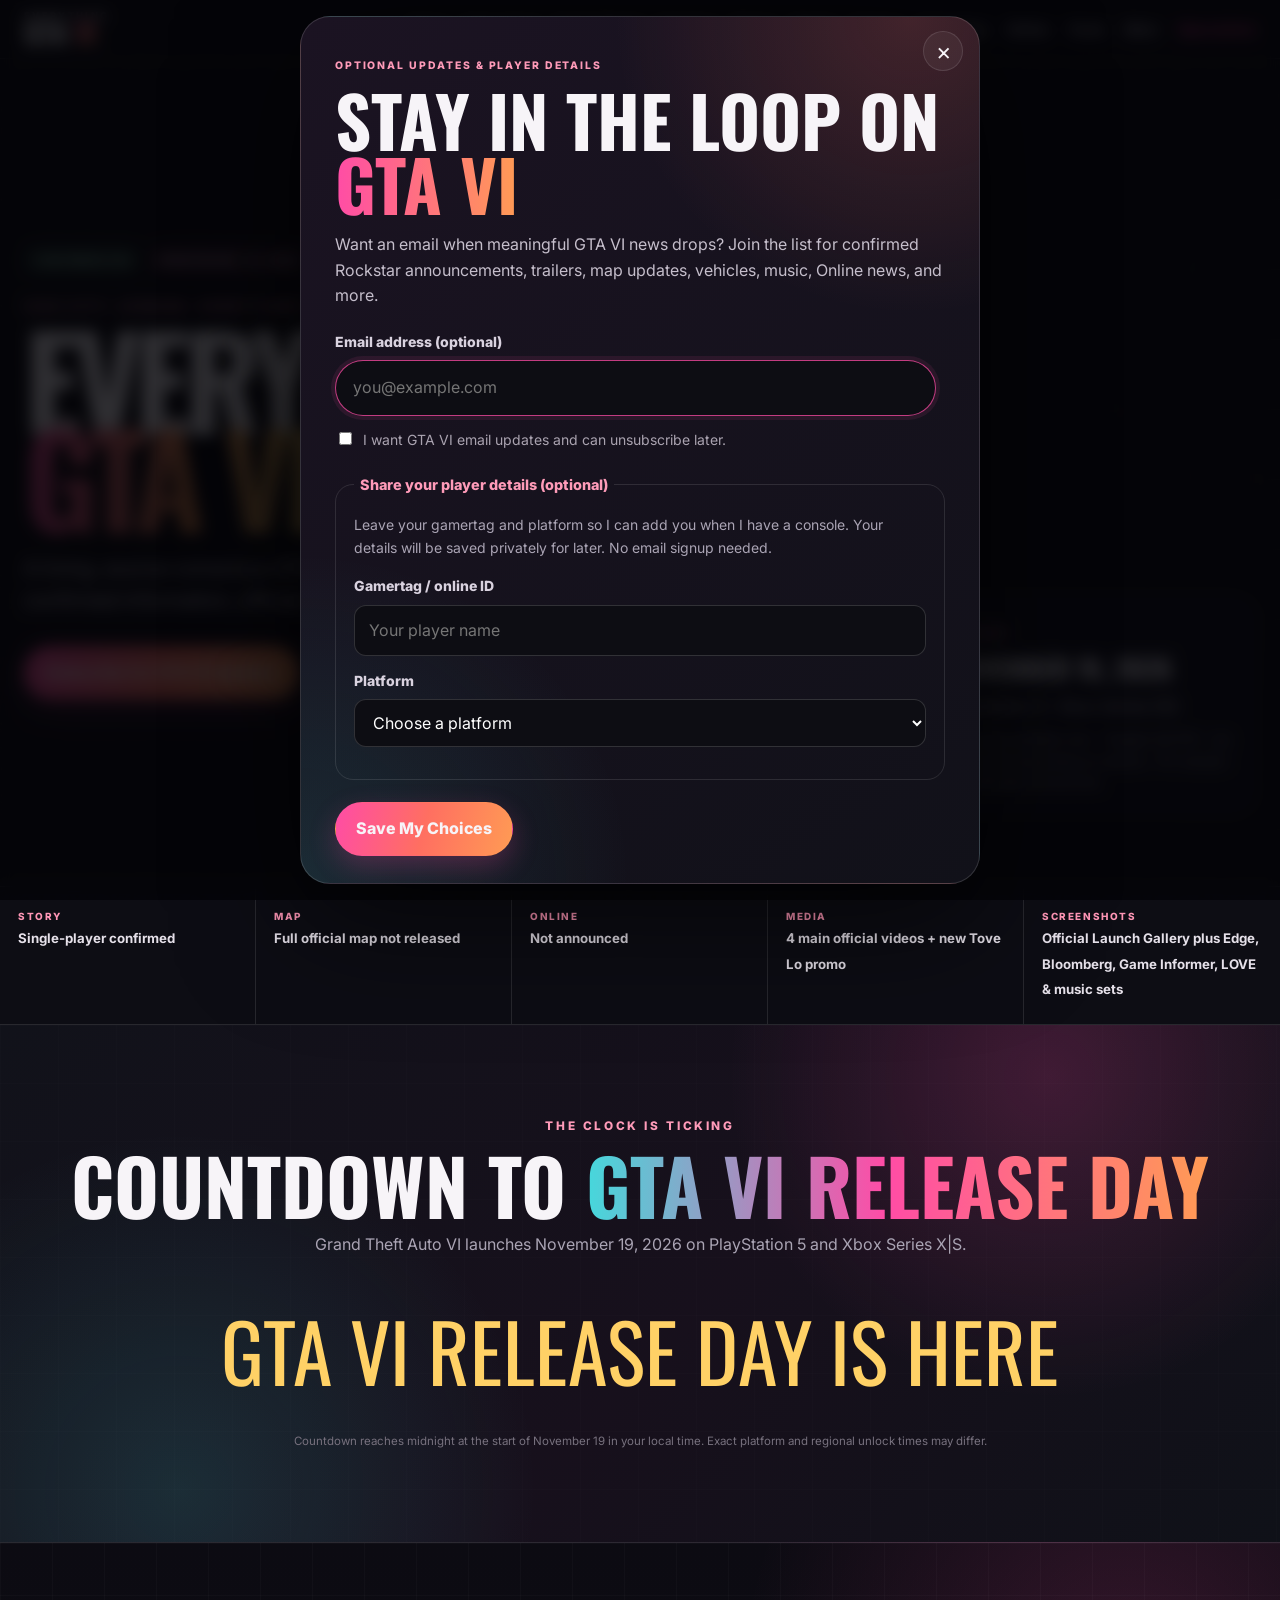
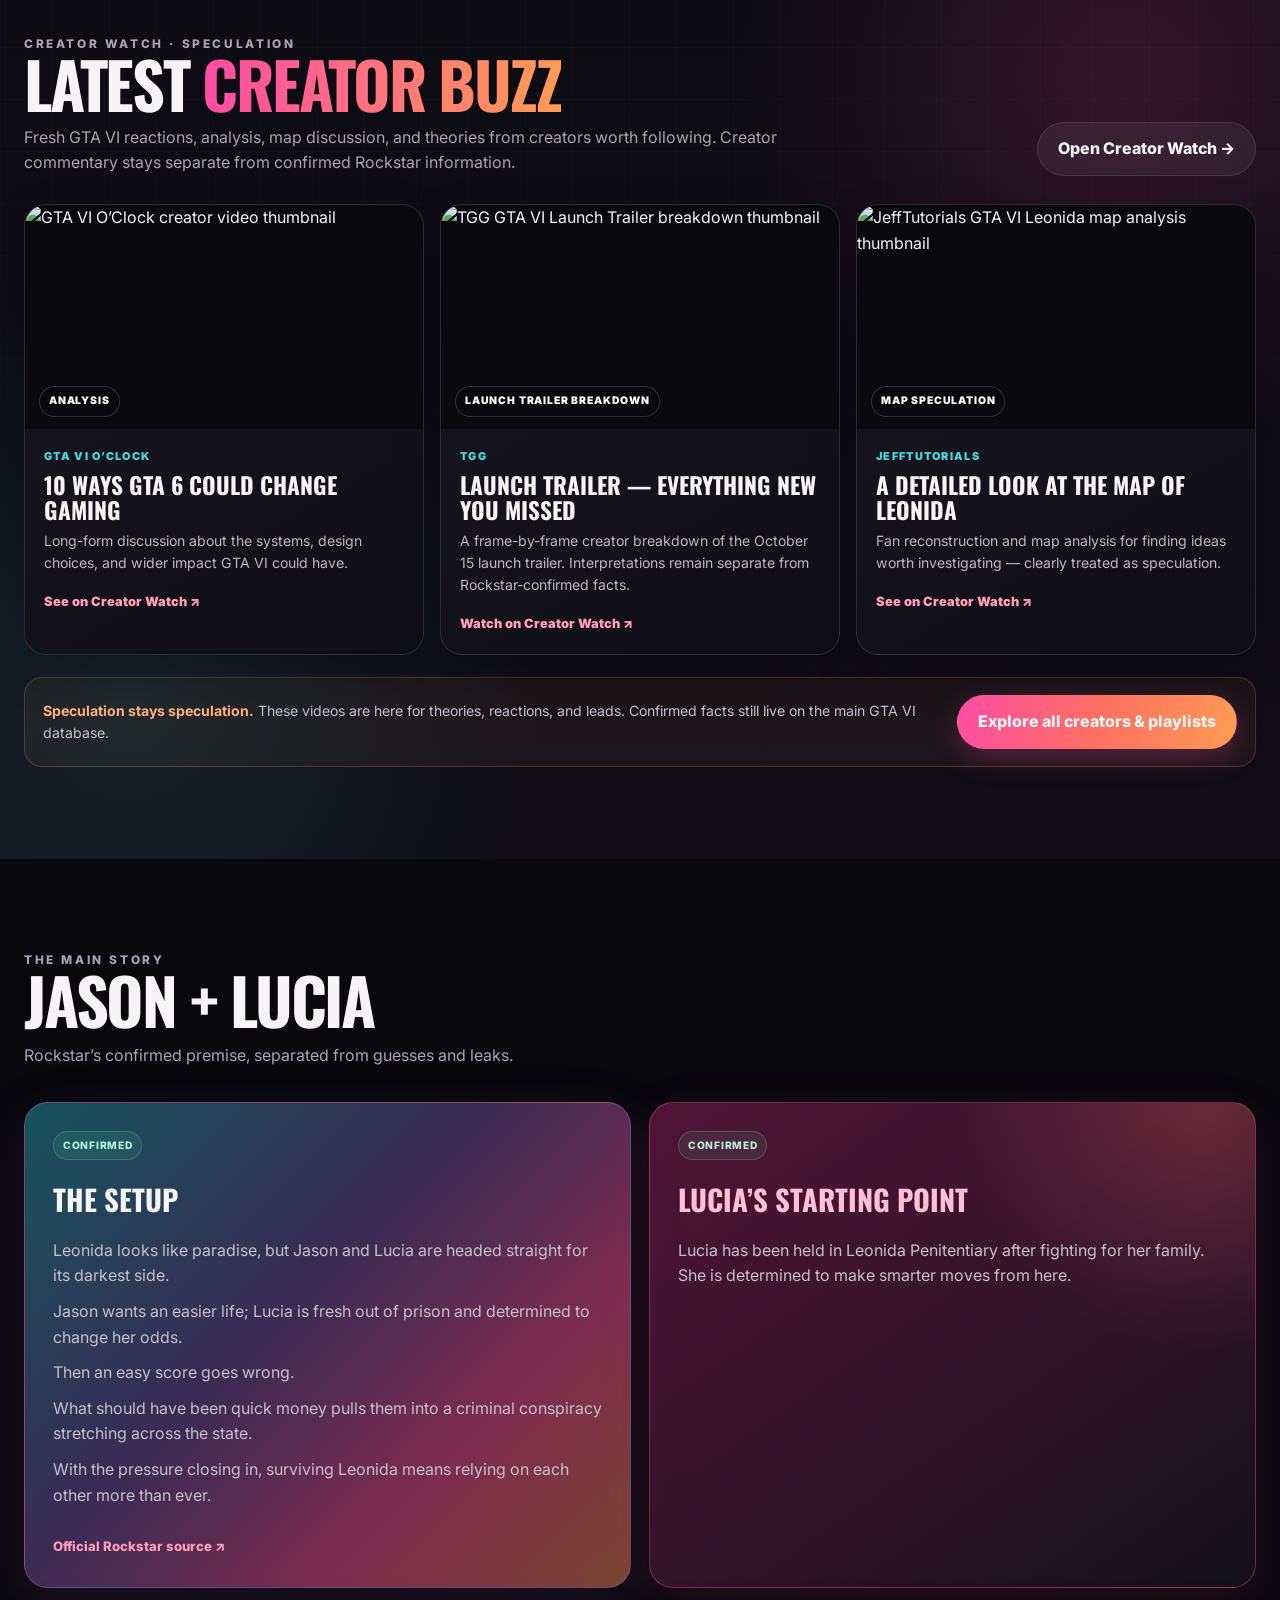
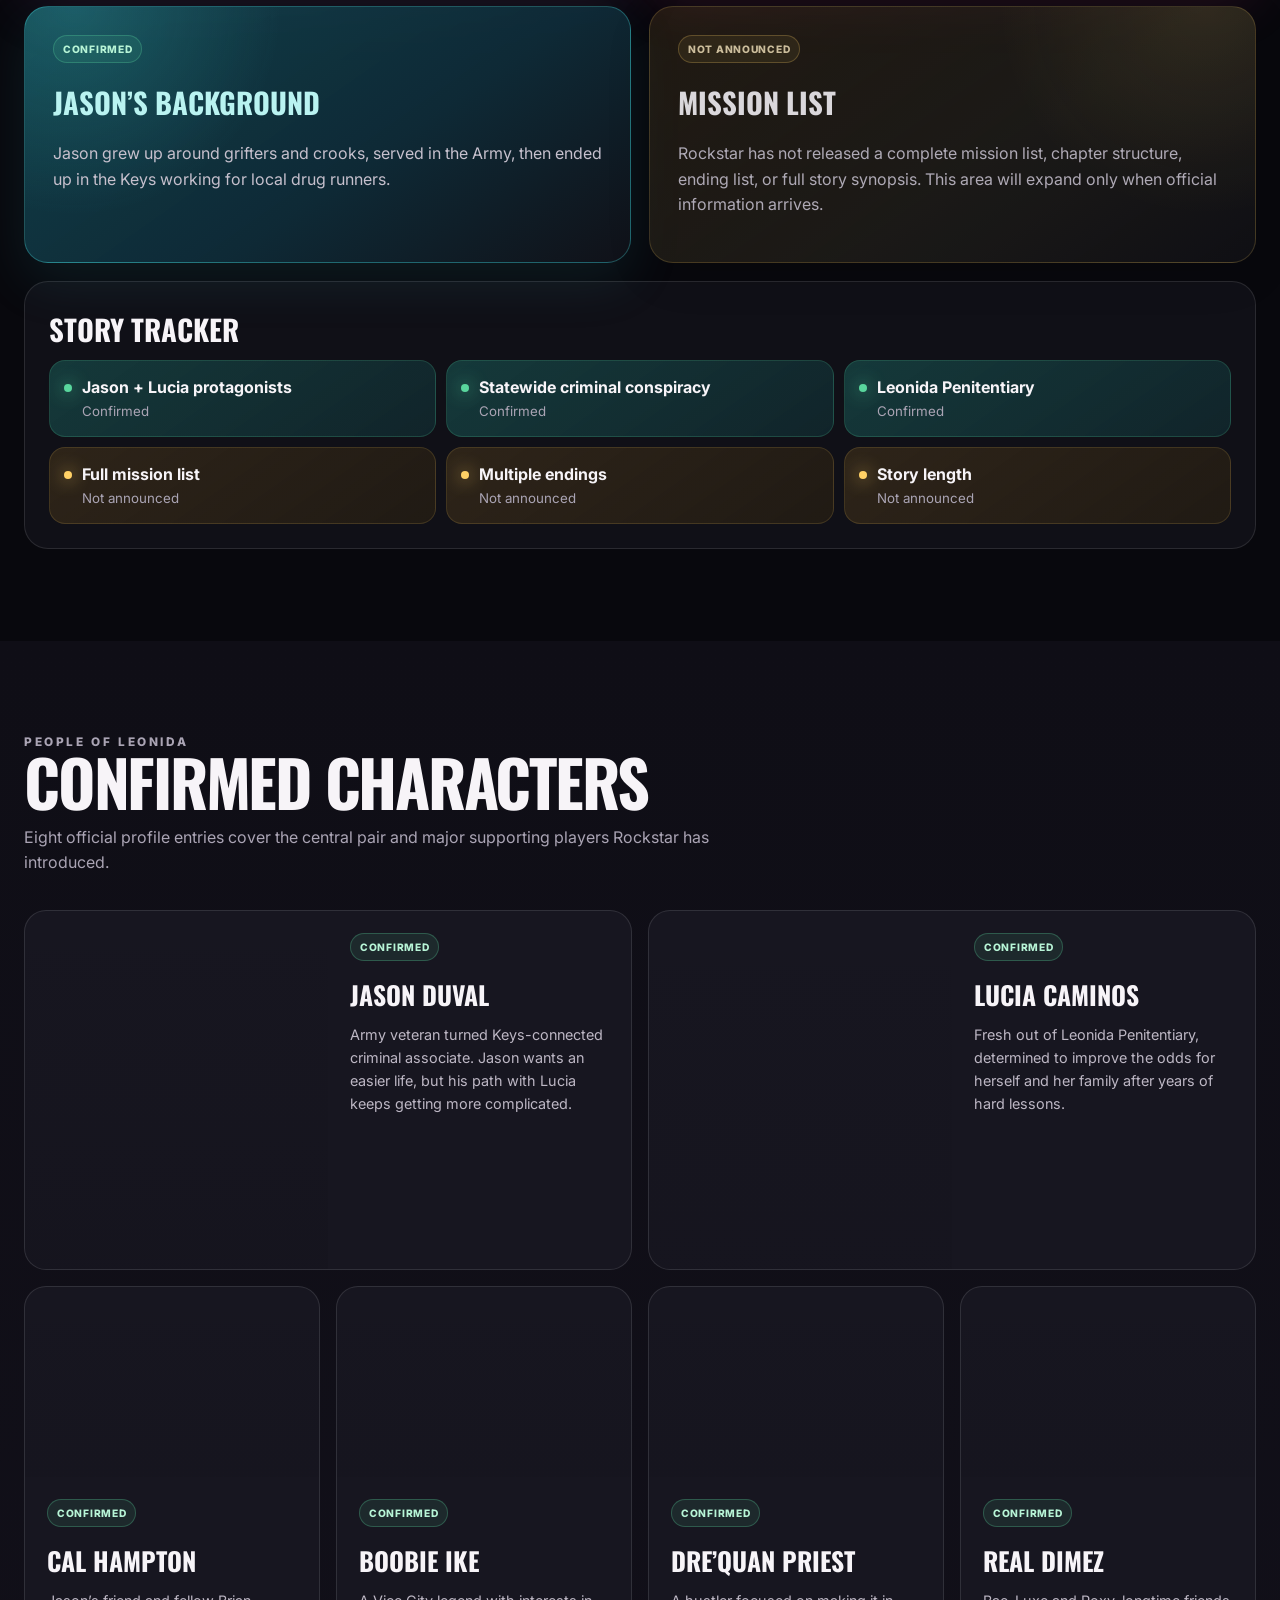
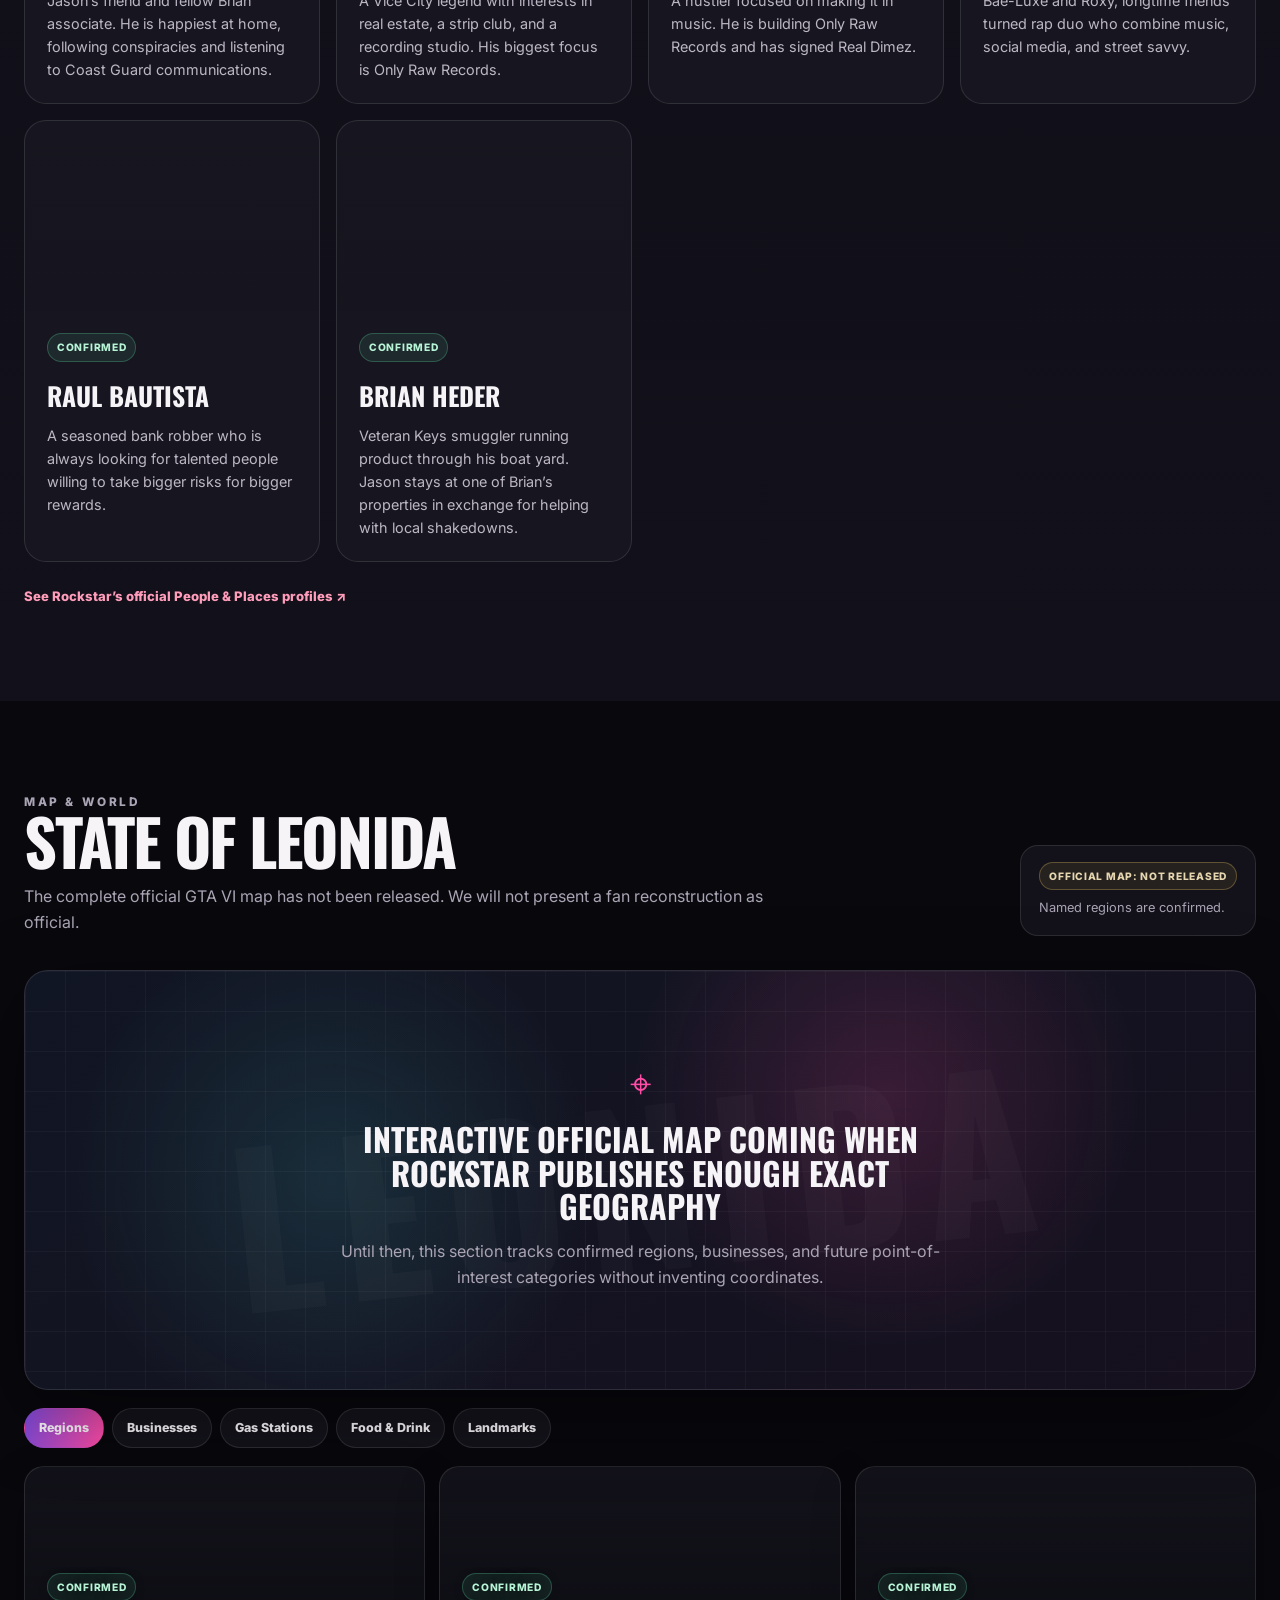
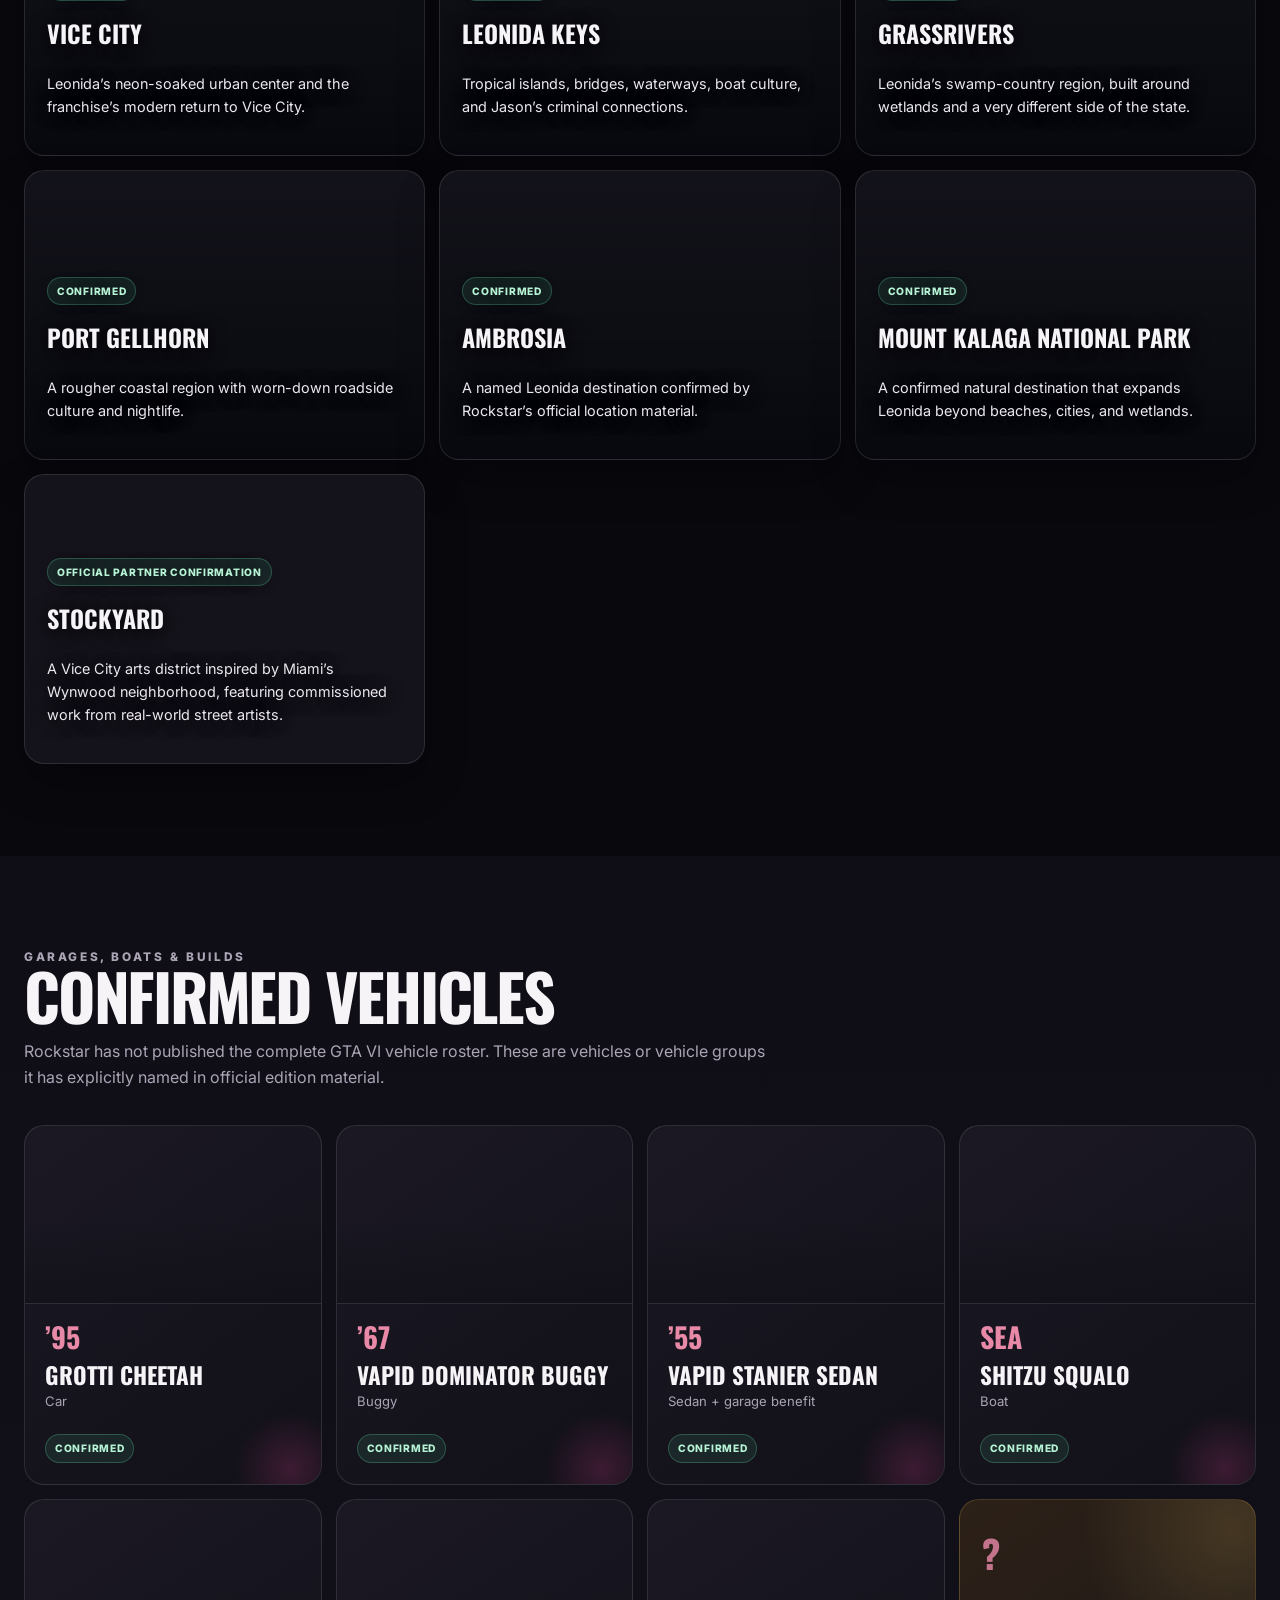
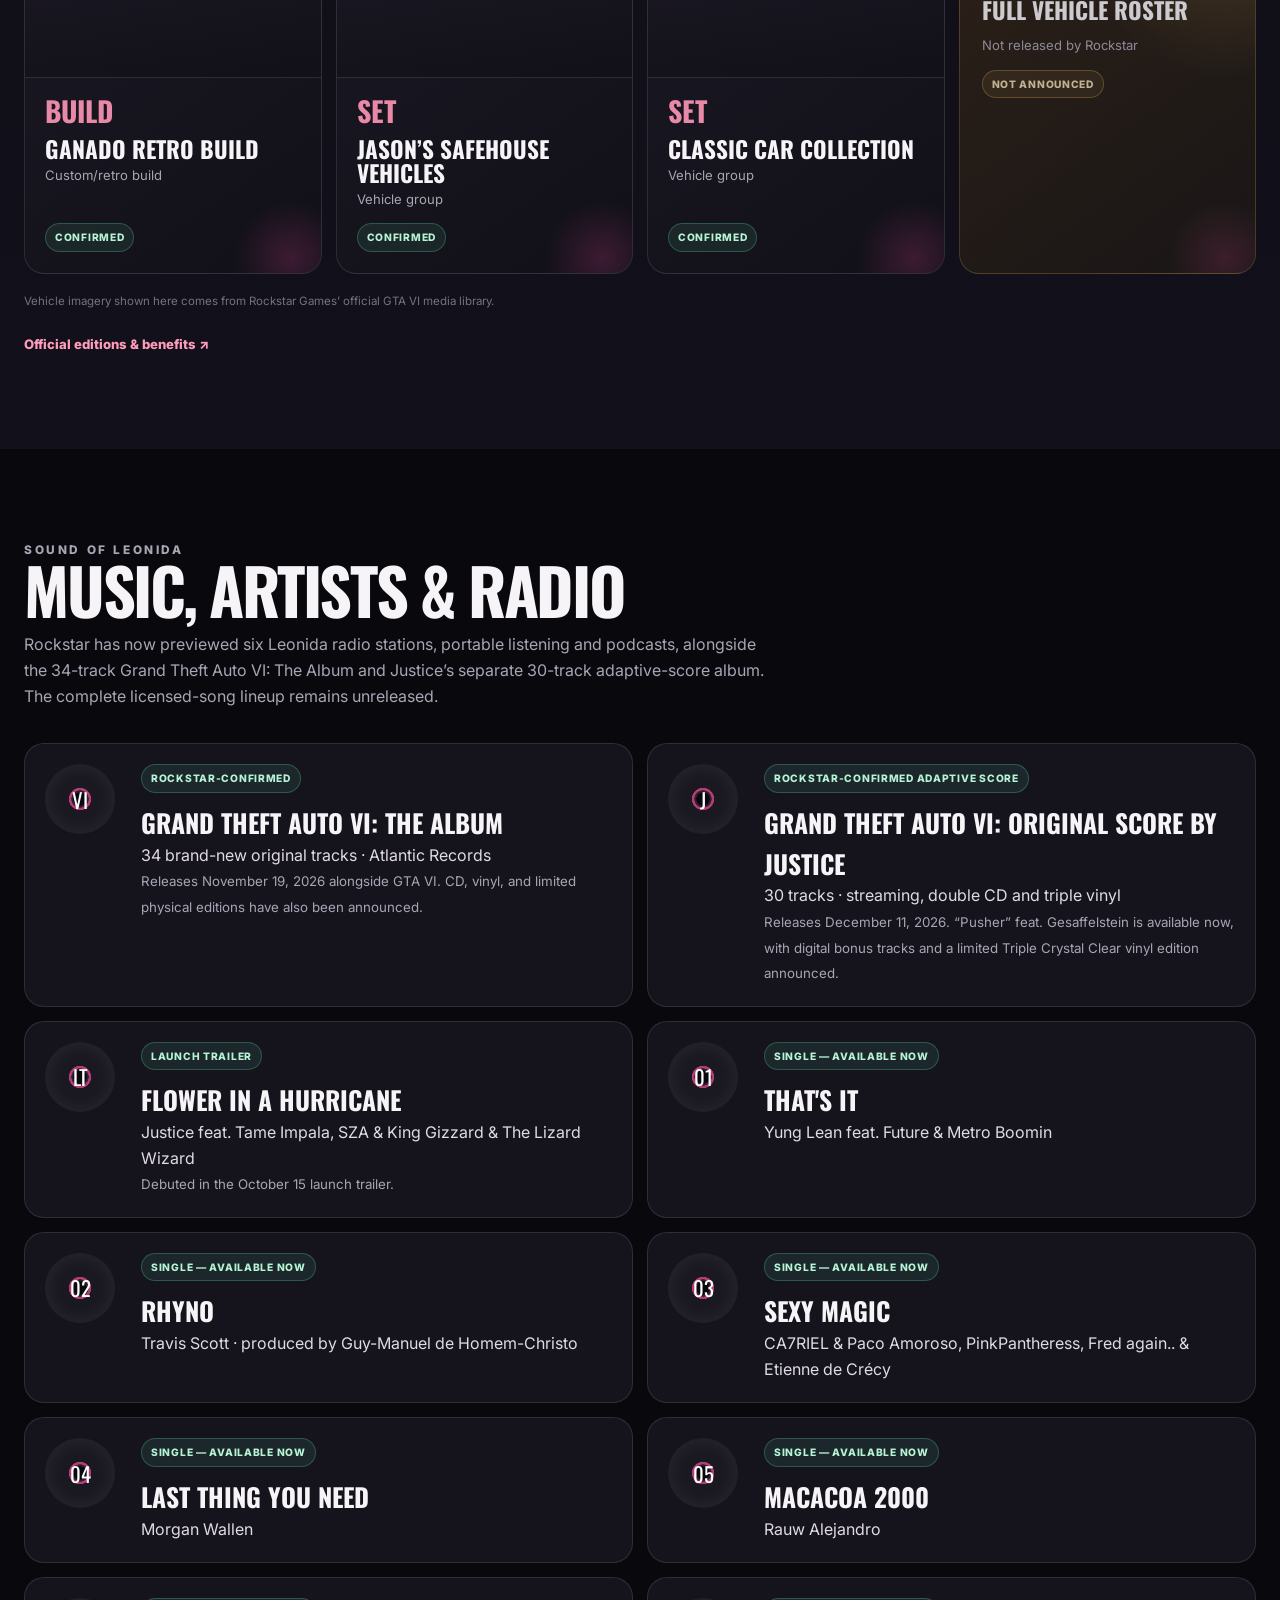
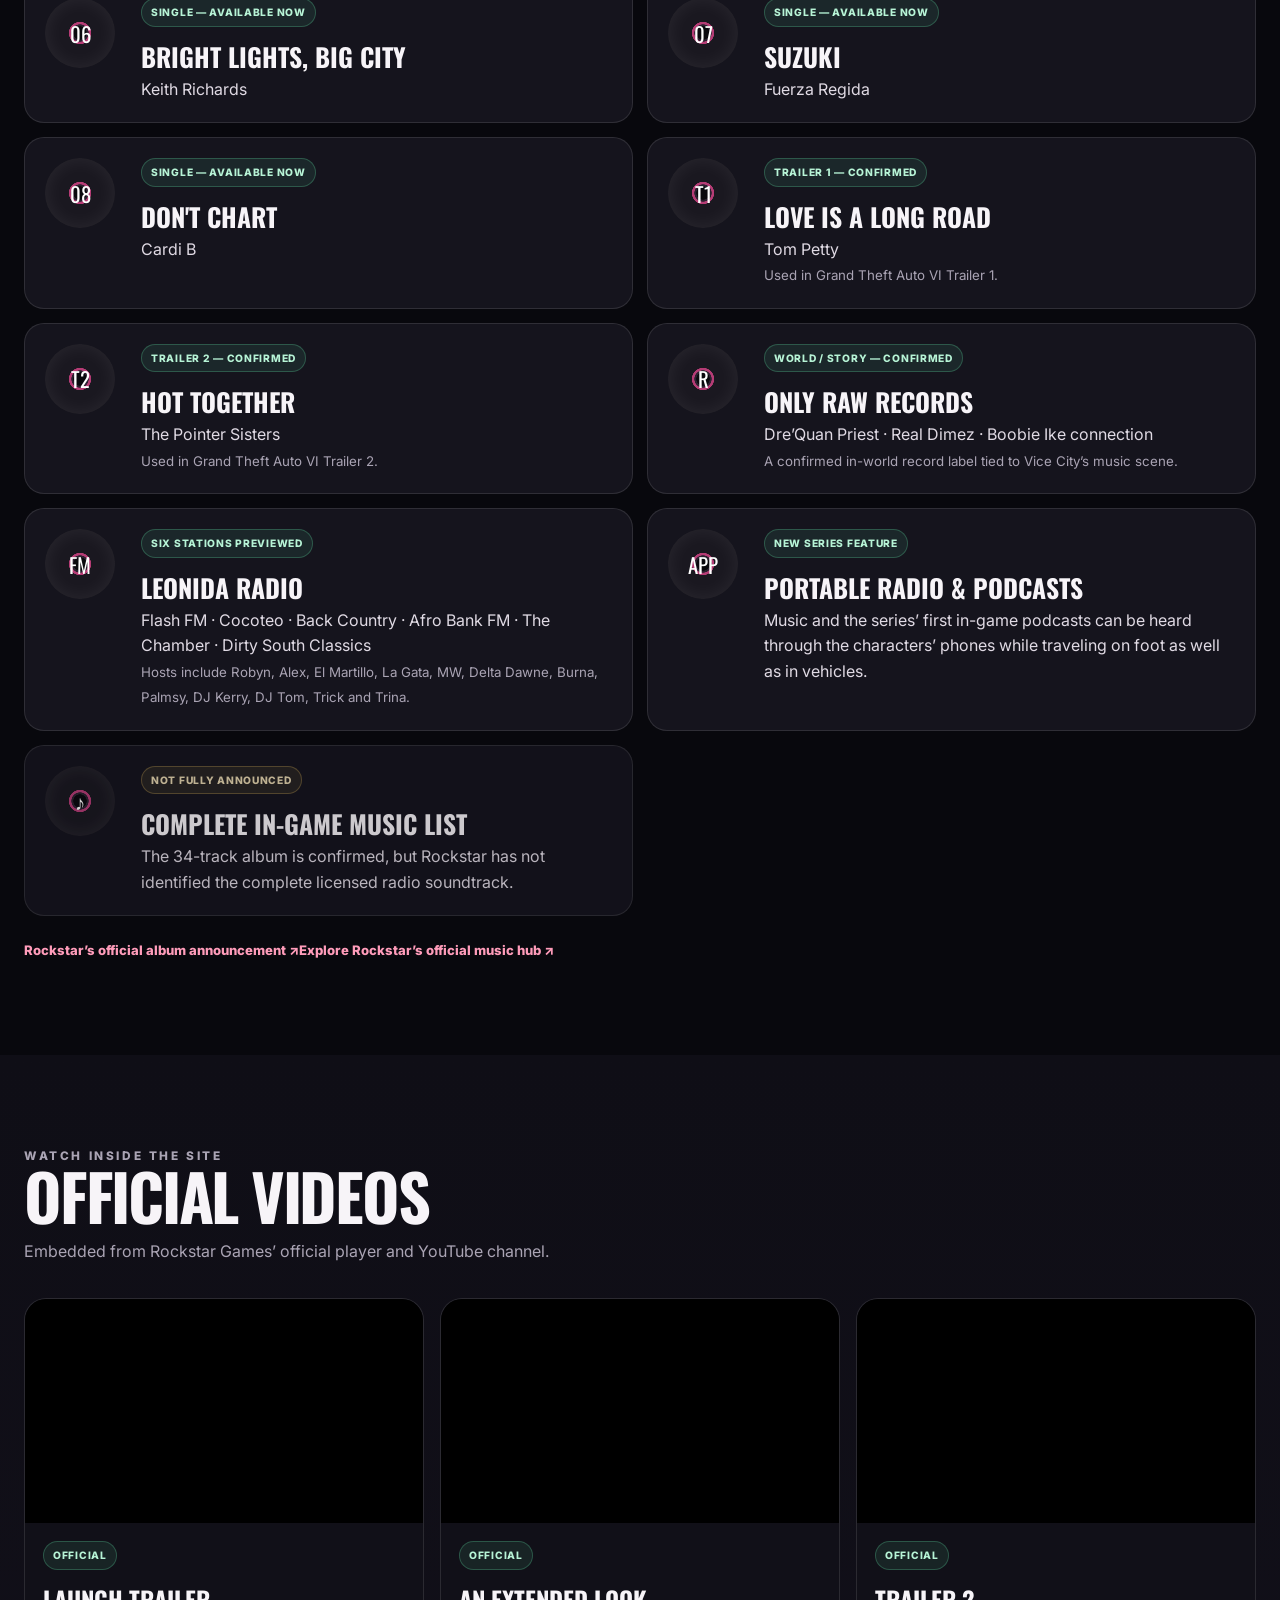
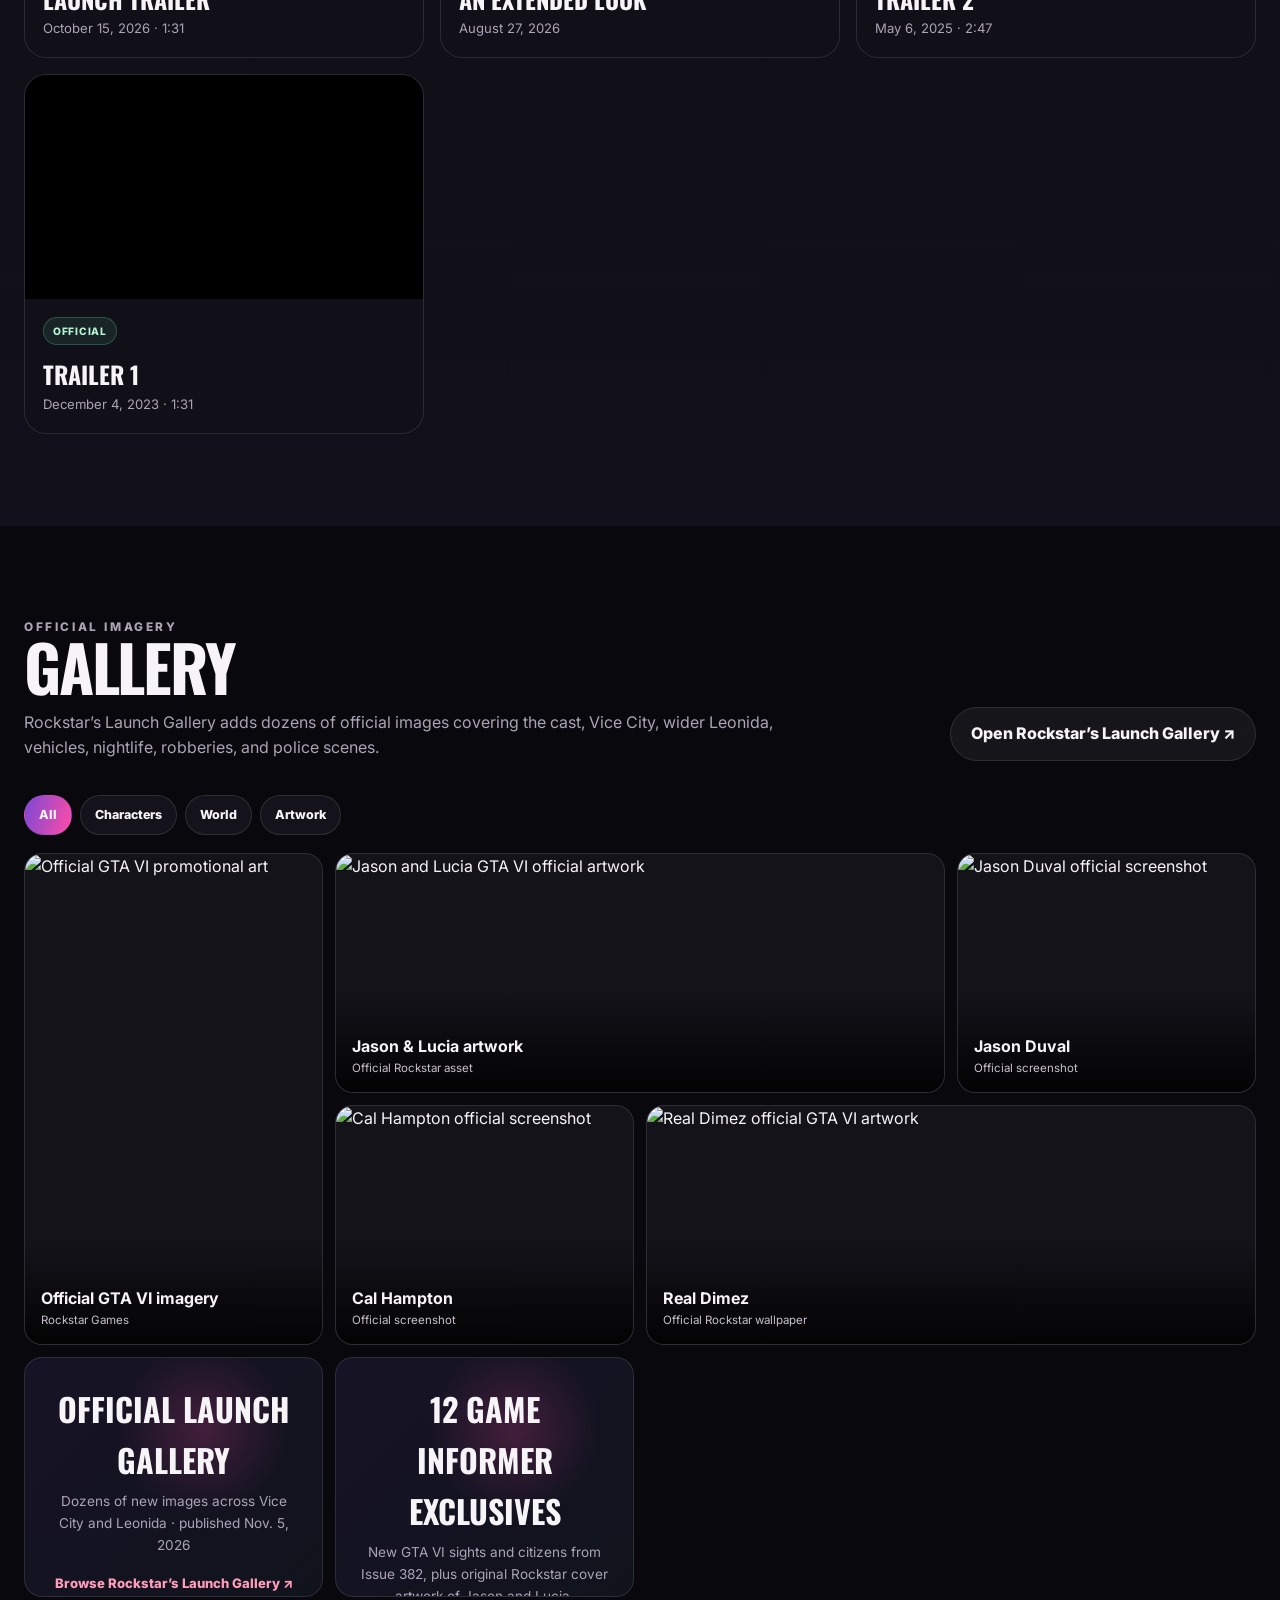
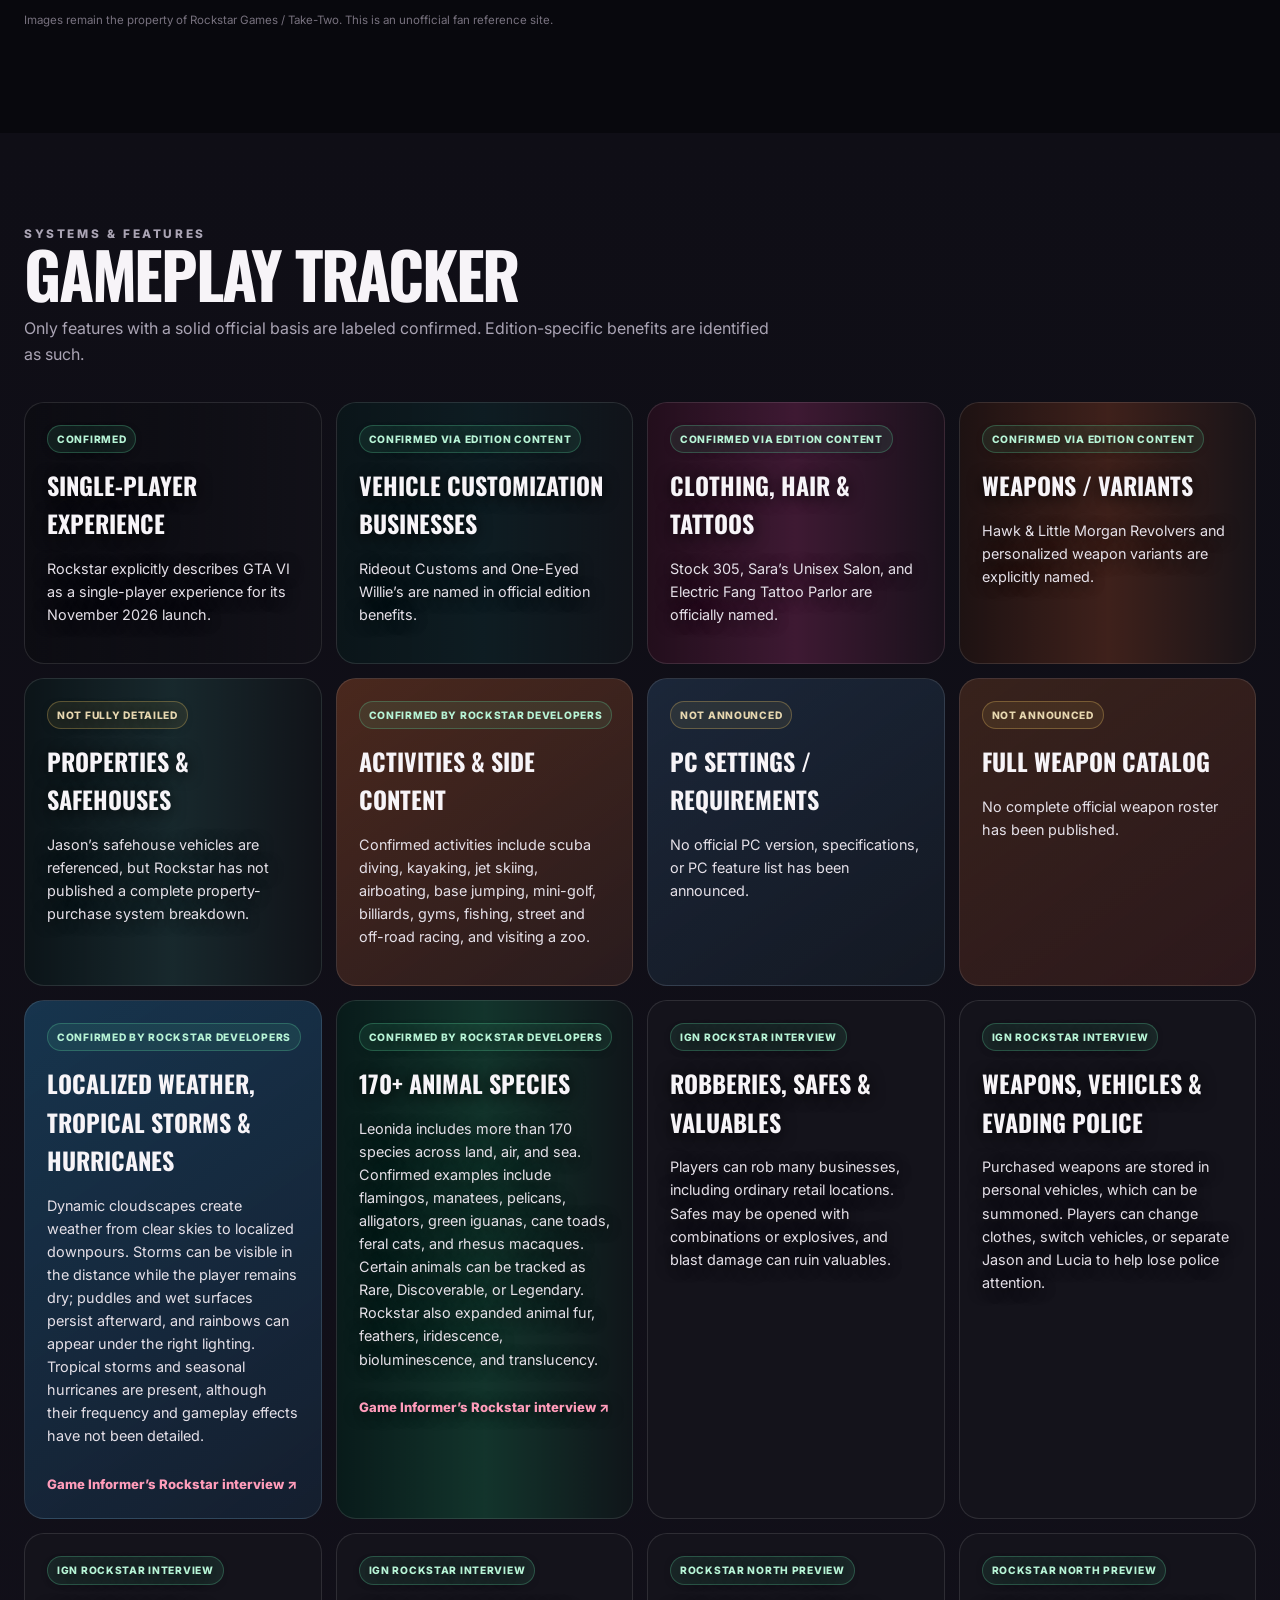
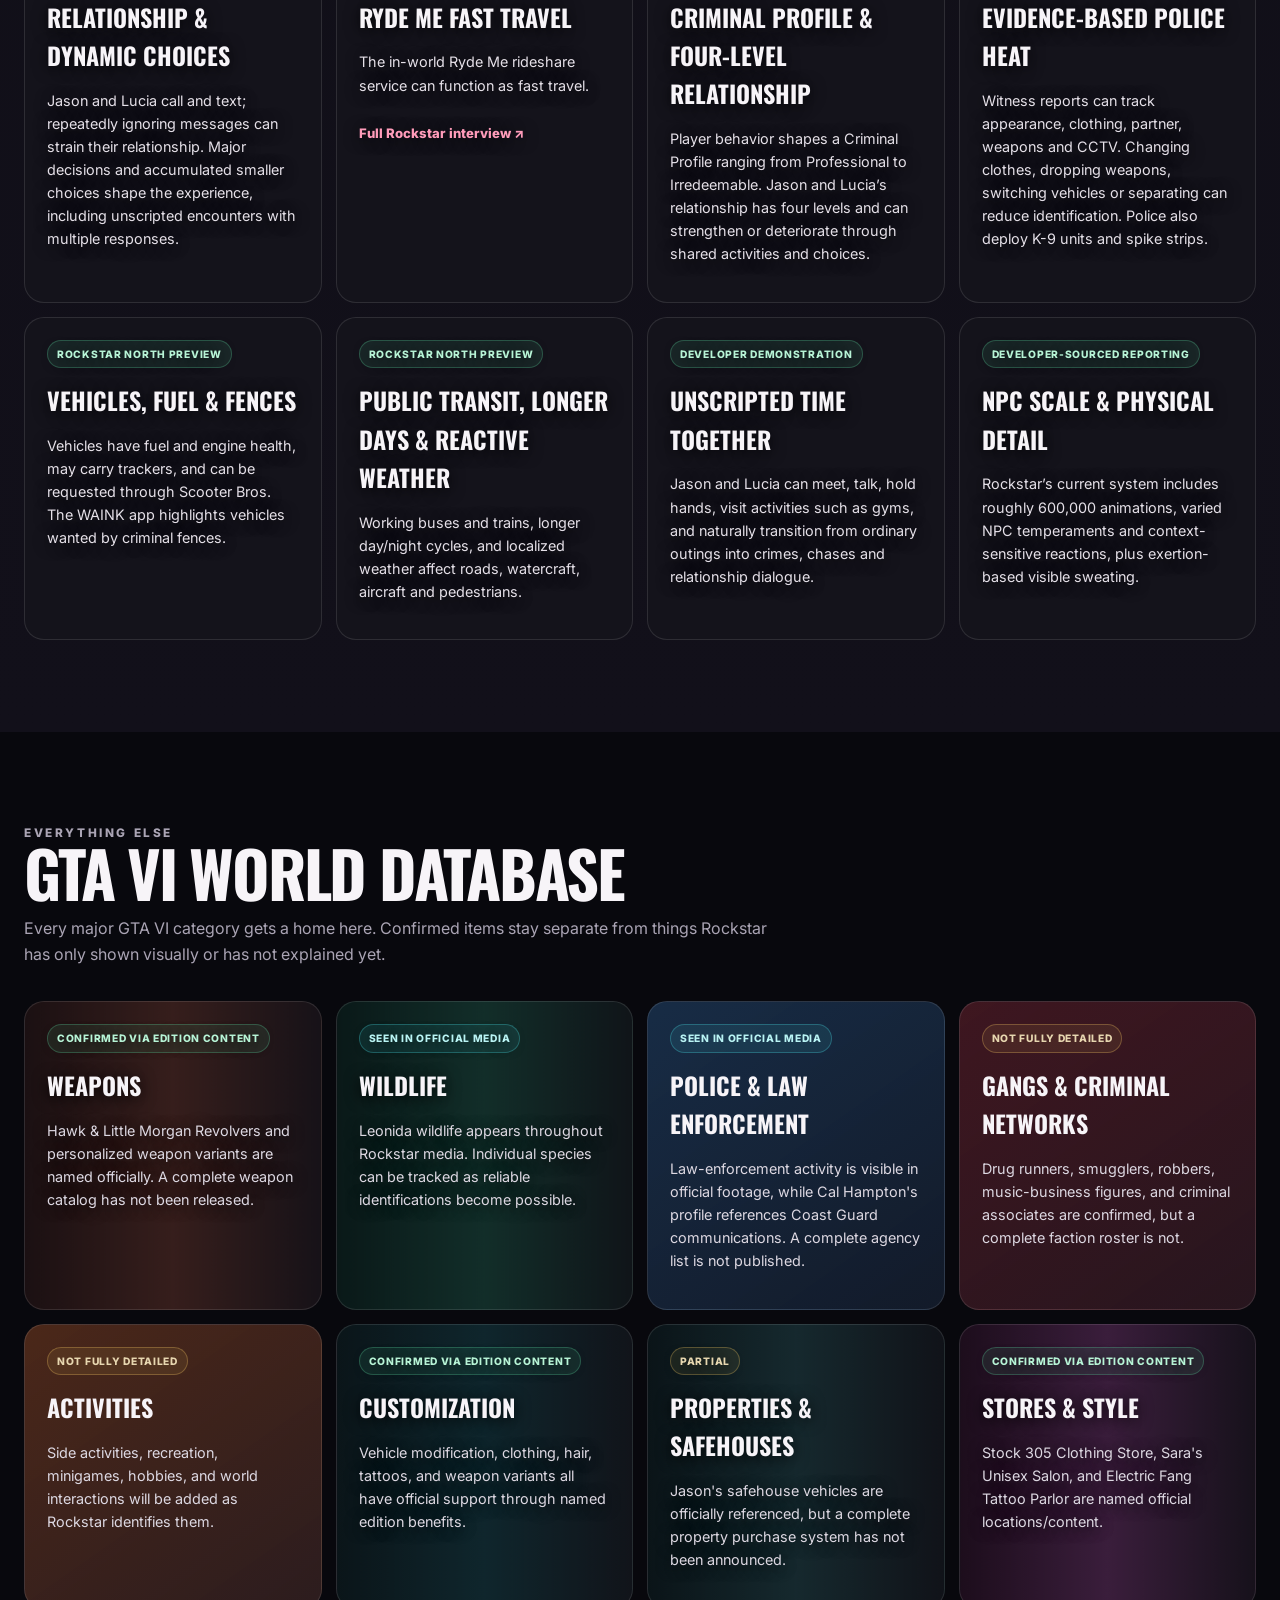
==== commit 6be11a9f: "Update GTA VI launch-week facts and timeline" ====
--- a/index.html
+++ b/index.html
@@ -37,7 +37,7 @@
       <div class="hero-content">
         <div class="eyebrow-row">
           <span class="status confirmed">Confirmed hub</span>
-          <span class="status updated">Updated Nov. 8, 2026</span>
+          <span class="status updated">Updated Nov. 14, 2026</span>
         </div>
         <p class="kicker">VICE CITY. LEONIDA. EVERYTHING WE ACTUALLY KNOW.</p>
         <h1>EVERYTHING<br><span>GTA VI</span></h1>
@@ -51,7 +51,7 @@
         <span class="mini-label">RELEASE</span>
         <strong>NOVEMBER 19, 2026</strong>
         <span>PlayStation 5 · Xbox Series X|S</span>
-        <small>Pre-load begins Nov. 10 · Up to 212 GB depending on device · PC version not officially announced.</small>
+        <small>Pre-load available now · Targets 30 FPS · Up to 212 GB depending on device · PC version not officially announced.</small>
       </div>
     </section>
 
@@ -59,7 +59,7 @@
       <div><span>STORY</span><b>Single-player confirmed</b></div>
       <div><span>MAP</span><b>Full official map not released</b></div>
       <div><span>ONLINE</span><b>Not announced</b></div>
-      <div><span>MEDIA</span><b>4 main official videos</b></div>
+      <div><span>MEDIA</span><b>4 main official videos + new Tove Lo promo</b></div>
       <div><span>SCREENSHOTS</span><b>Official Launch Gallery plus Edge, Bloomberg, Game Informer, LOVE & music sets</b></div>
     </section>
 
@@ -433,6 +433,11 @@
             <tr><td>Justice original-score album</td><td><span class="status confirmed">Confirmed</span></td><td>30 tracks; releases December 11, 2026</td></tr>
             <tr><td>Console preload</td><td><span class="status confirmed">Confirmed</span></td><td>Begins November 10 — PS5 at midnight local time; Xbox globally at 12 a.m. GMT</td></tr>
             <tr><td>Console storage</td><td><span class="status confirmed">Confirmed</span></td><td>Up to 212 GB depending on device</td></tr>
+            <tr><td>Console performance target</td><td><span class="status confirmed">Confirmed</span></td><td>Targets 30 FPS on PS5 and Xbox Series X|S</td></tr>
+            <tr><td>PS5 Pro enhancements</td><td><span class="status confirmed">Confirmed</span></td><td>PSSR-enhanced image clarity and ray-traced shadows</td></tr>
+            <tr><td>Xbox Cloud Gaming</td><td><span class="status confirmed">Confirmed</span></td><td>Day-one streaming on Xbox One and Series consoles using Series S settings; ownership and regional availability apply</td></tr>
+            <tr><td>Remote Play</td><td><span class="status confirmed">Confirmed</span></td><td>Supported on PlayStation and Xbox</td></tr>
+            <tr><td>Platform preorder records</td><td><span class="status confirmed">Confirmed</span></td><td>Most preordered game in PlayStation Store and Microsoft Store history</td></tr>
             <tr><td>Printable cover art and Leonida map</td><td><span class="status confirmed">Confirmed</span></td><td>Free official download coming November 19</td></tr>
             <tr><td>PC release window</td><td><span class="status unknown">Reported</span></td><td>GamesBeat sources target Q1 2027; Rockstar has not announced PC</td></tr>
             <tr><td>GTA VI Online timing</td><td><span class="status unknown">Reported</span></td><td>Bloomberg expects 2027; Rockstar declined to discuss it</td></tr>
@@ -444,6 +449,11 @@
     <section id="news" class="content-section section-pad">
       <div class="section-heading"><p class="kicker">OFFICIAL TIMELINE</p><h2>Key GTA VI Updates</h2></div>
       <div class="timeline">
+        <article><time>Nov 12, 2026</time><div><h3>YouTube announces a 24-hour GTA VI launch stream</h3><p>The official broadcast begins with a pre-show November 18 at 11 p.m. ET, followed by launch coverage at midnight featuring live gameplay, podcasts, original programming, Miami segments, themed gifts and a Shorts effect.</p><a href="https://blog.youtube/news-and-events/youtube-rockstar-games-gta-vi-launch/" target="_blank" rel="noopener">Read YouTube’s announcement ↗</a></div></article>
+        <article><time>Nov 10, 2026</time><div><h3>Preload goes live with performance and platform details</h3><p>Rockstar confirms a 30 FPS console target, PS5 Pro PSSR and ray-traced shadows, PlayStation controller and audio features, Remote Play, and Xbox Cloud Gaming. A new video features Tove Lo’s “Blood in Your Eyes.”</p><a href="https://www.rockstargames.com/newswire/article/89834o94713o21/pre-load-grand-theft-auto-vi-now" target="_blank" rel="noopener">Read Rockstar Newswire ↗</a></div></article>
+        <article><time>Nov 10, 2026</time><div><h3>PlayStation and Xbox report preorder records</h3><p>Grand Theft Auto VI becomes the most preordered title in the histories of both PlayStation Store and Microsoft Store. Xbox also confirms owned copies can stream through Xbox Cloud Gaming beginning launch day where available.</p><a href="https://blog.playstation.com/2026/11/10/pre-load-grand-theft-auto-vi-on-ps5-starting-today/" target="_blank" rel="noopener">PlayStation Blog ↗</a> · <a href="https://news.xbox.com/en-us/2026/11/10/grand-theft-auto-6-comes-to-xbox-cloud-gaming-november-19/" target="_blank" rel="noopener">Xbox Wire ↗</a></div></article>
+        <article><time>Nov 9, 2026</time><div><h3>Rockstar announces GTA VI: The Festival</h3><p>The November 21 event at Mana Wynwood in Miami brings two stages of artists connected to the game and its soundtrack.</p><a href="https://www.rockstargames.com/newswire/article/o39o87a435a25a/grand-theft-auto-vi-the-festival" target="_blank" rel="noopener">Read Rockstar Newswire ↗</a></div></article>
+        <article><time>Nov 9–28, 2026</time><div><h3>GTA VI takes over the Selfridges Corner Shop</h3><p>The London pop-up offers limited merchandise and collaborations, including a West Coast Customs-customized Grotti Cheetah listing.</p><a href="https://www.selfridges.com/US/en/inspiration/corner-shop/" target="_blank" rel="noopener">View Selfridges ↗</a></div></article>
         <article><time>Nov 5, 2026</time><div><h3>Rockstar publishes the GTA VI Launch Gallery</h3><p>Dozens of new official images spotlight Jason, Lucia, supporting characters, Vice City and wider Leonida, vehicles, nightlife, robberies, and law-enforcement scenes.</p><a href="https://www.rockstargames.com/newswire/article/39ak81277255o9/explore-the-grand-theft-auto-vi-launch-gallery" target="_blank" rel="noopener">Read Rockstar Newswire ↗</a></div></article>
         <article><time>Nov 3, 2026</time><div><h3>Preload, storage, and official map/poster details confirmed</h3><p>Digital preloading begins November 10. Rockstar lists up to 212 GB of storage depending on device, with a free printable cover-art poster and Leonida map arriving November 19.</p><a href="https://www.rockstargames.com/newswire/article/k4ak9okk485712/grand-theft-auto-vi-pre-load-begins-on-november-10" target="_blank" rel="noopener">Read Rockstar Newswire ↗</a></div></article>
         <article><time>Nov 1, 2026</time><div><h3>Reported Nike × Cactus Jack × Rockstar collaboration</h3><p>Retailer/backend listings point to three $130 Air Force 1 colorways for November 19. Nike, Rockstar and Travis Scott have not confirmed the GTA VI connection.</p><a href="speculation.html#featured">See labeled creator and speculation coverage ↗</a></div></article>
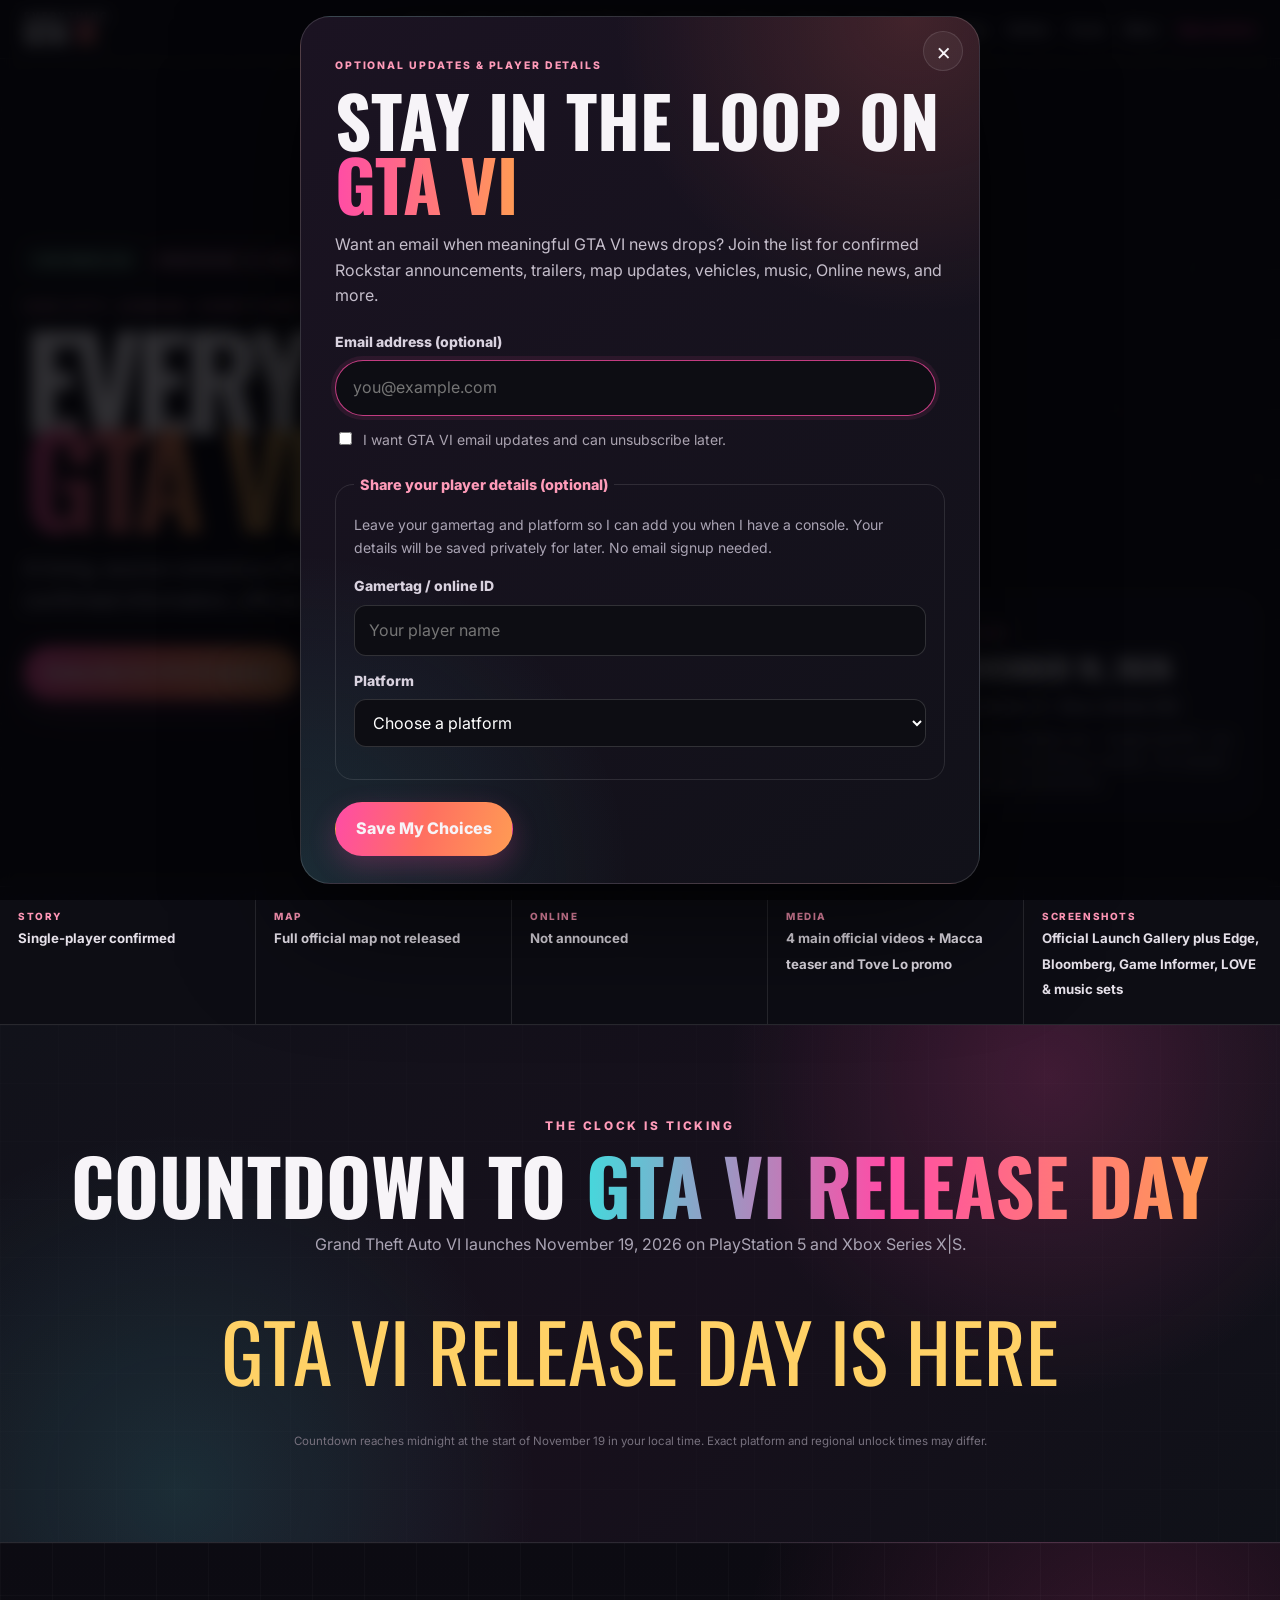
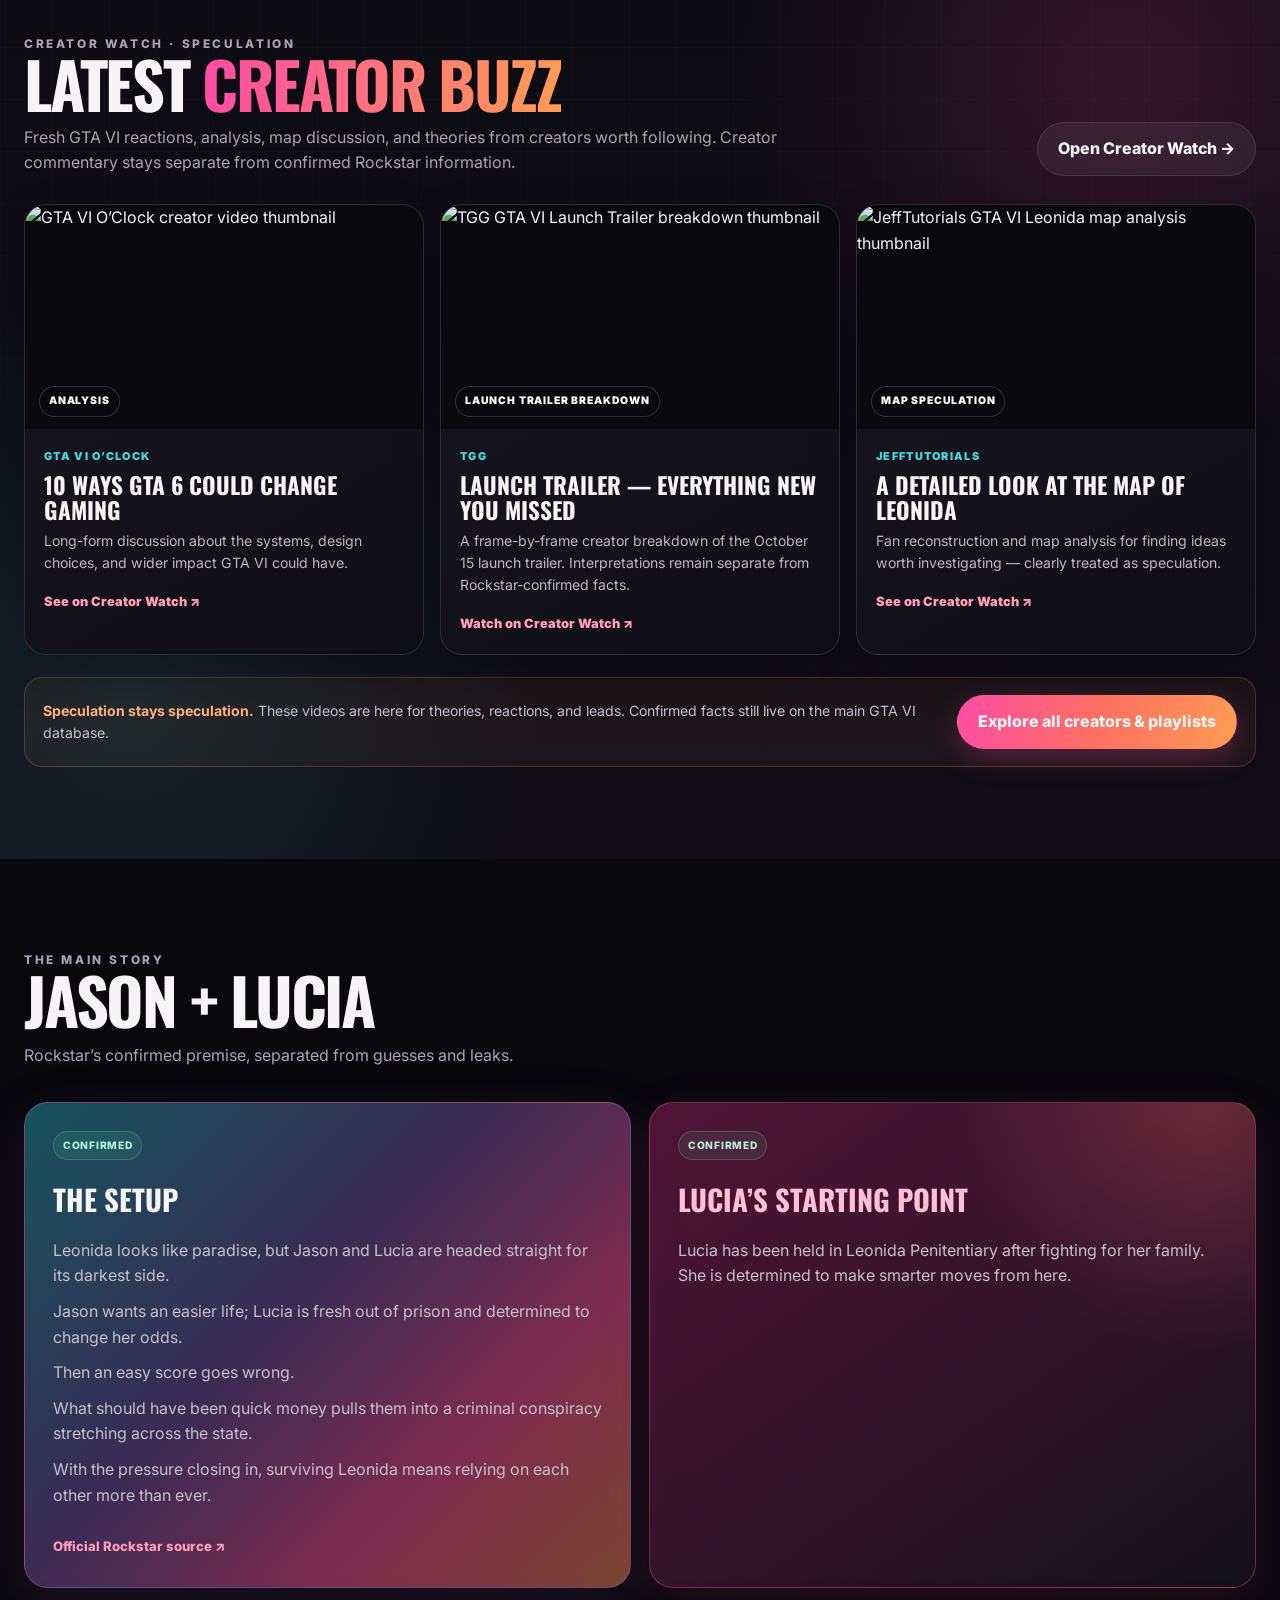
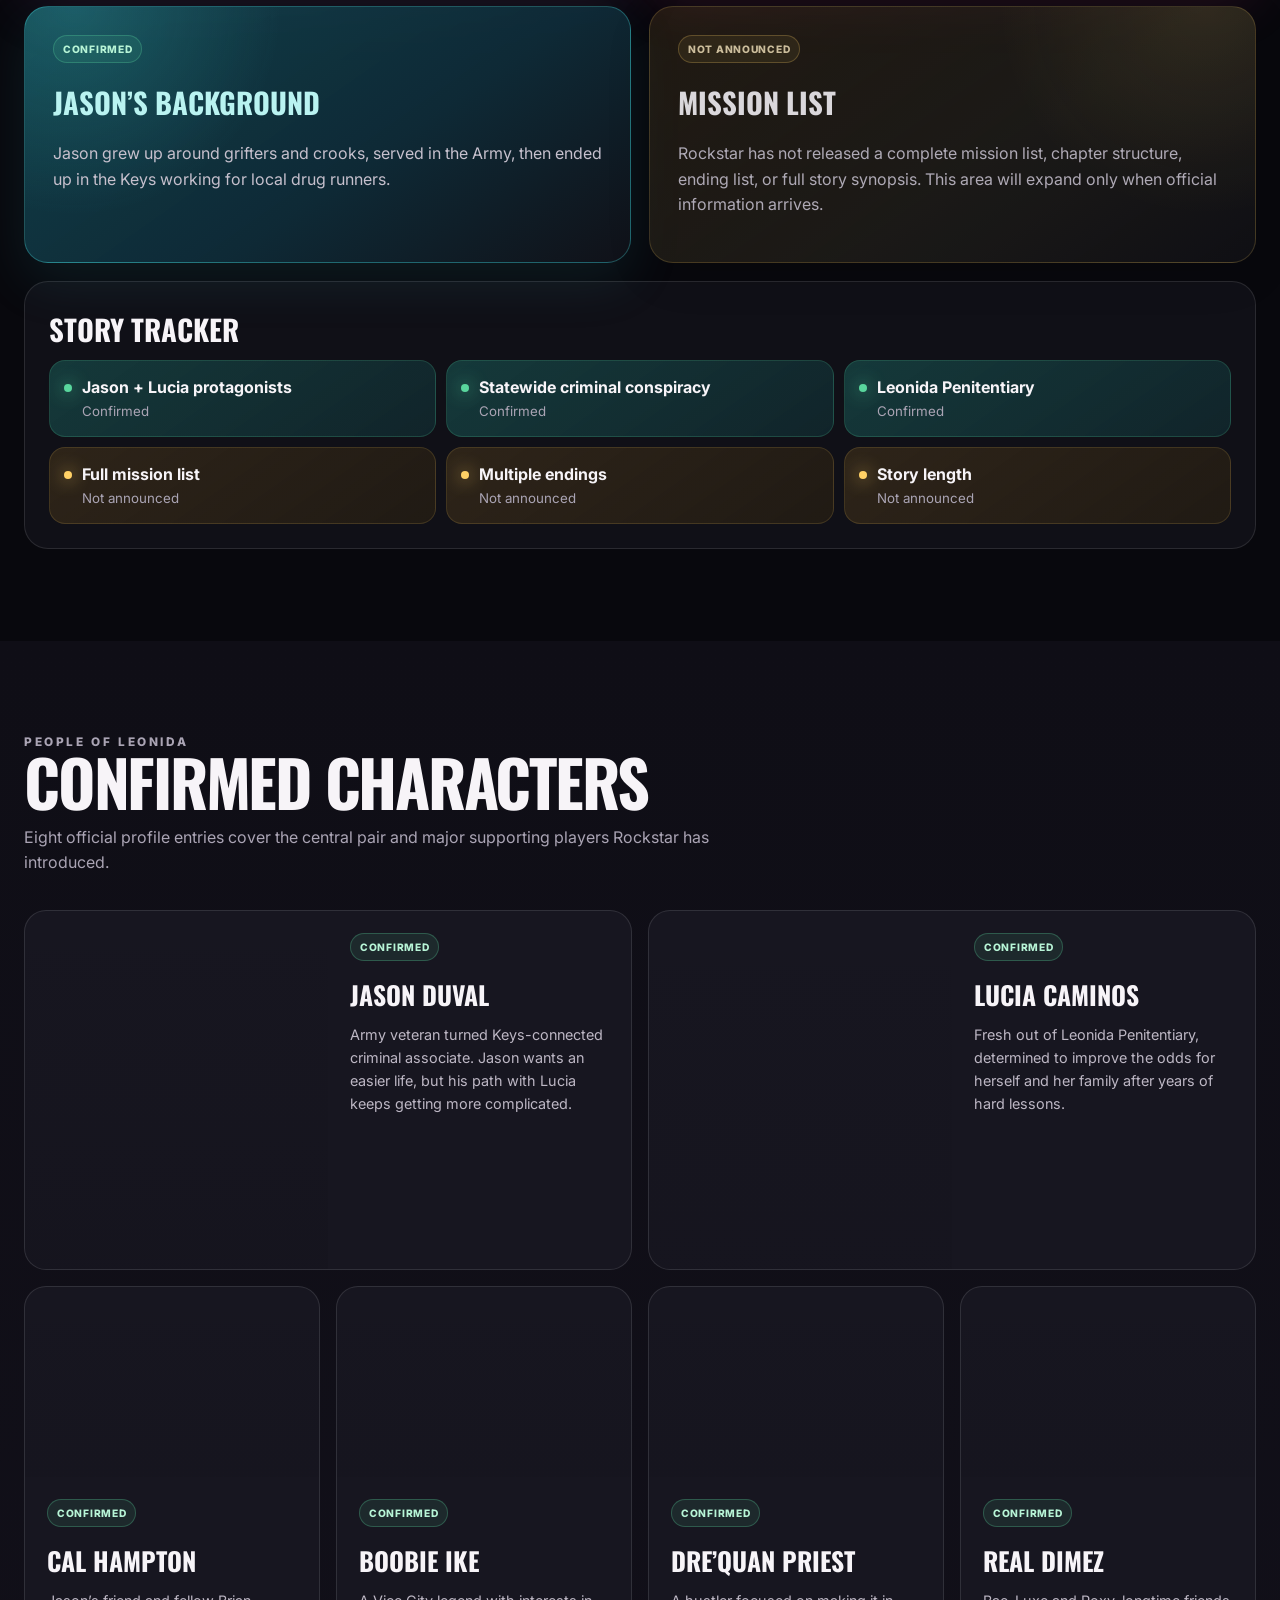
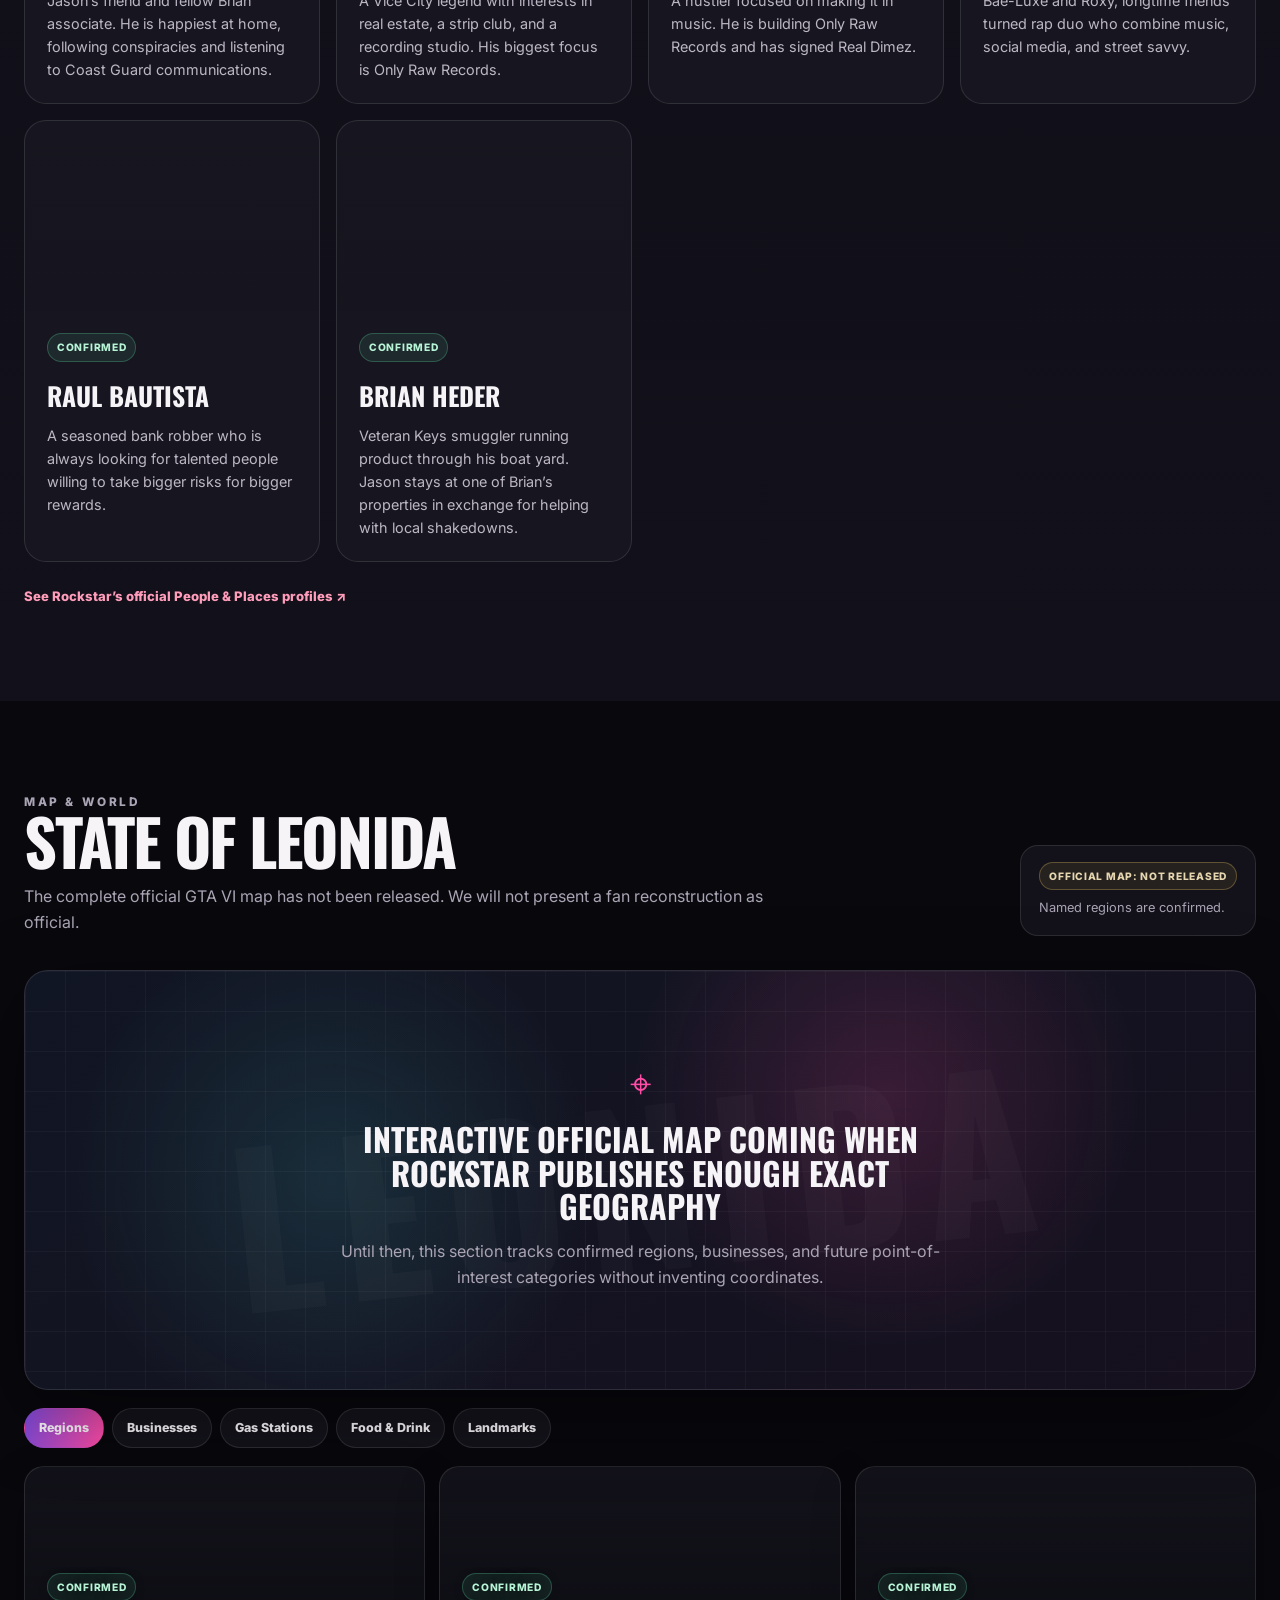
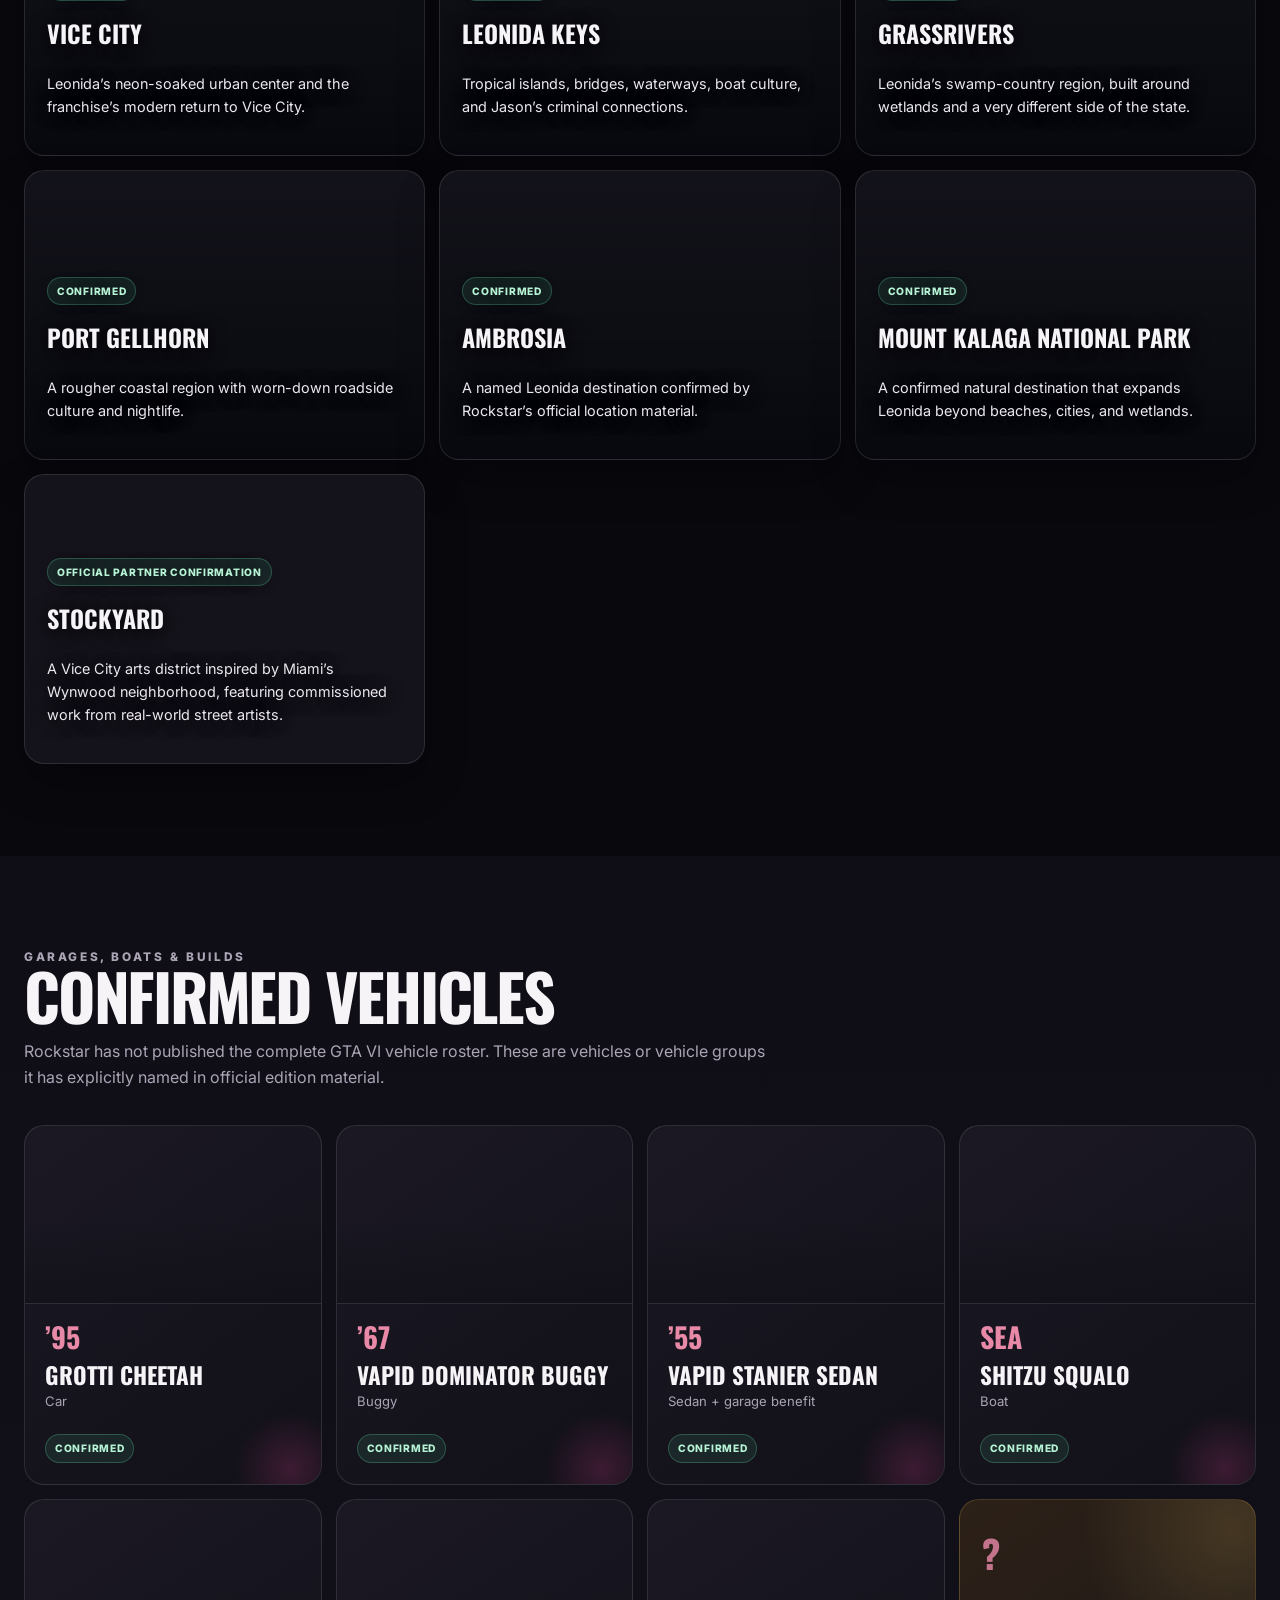
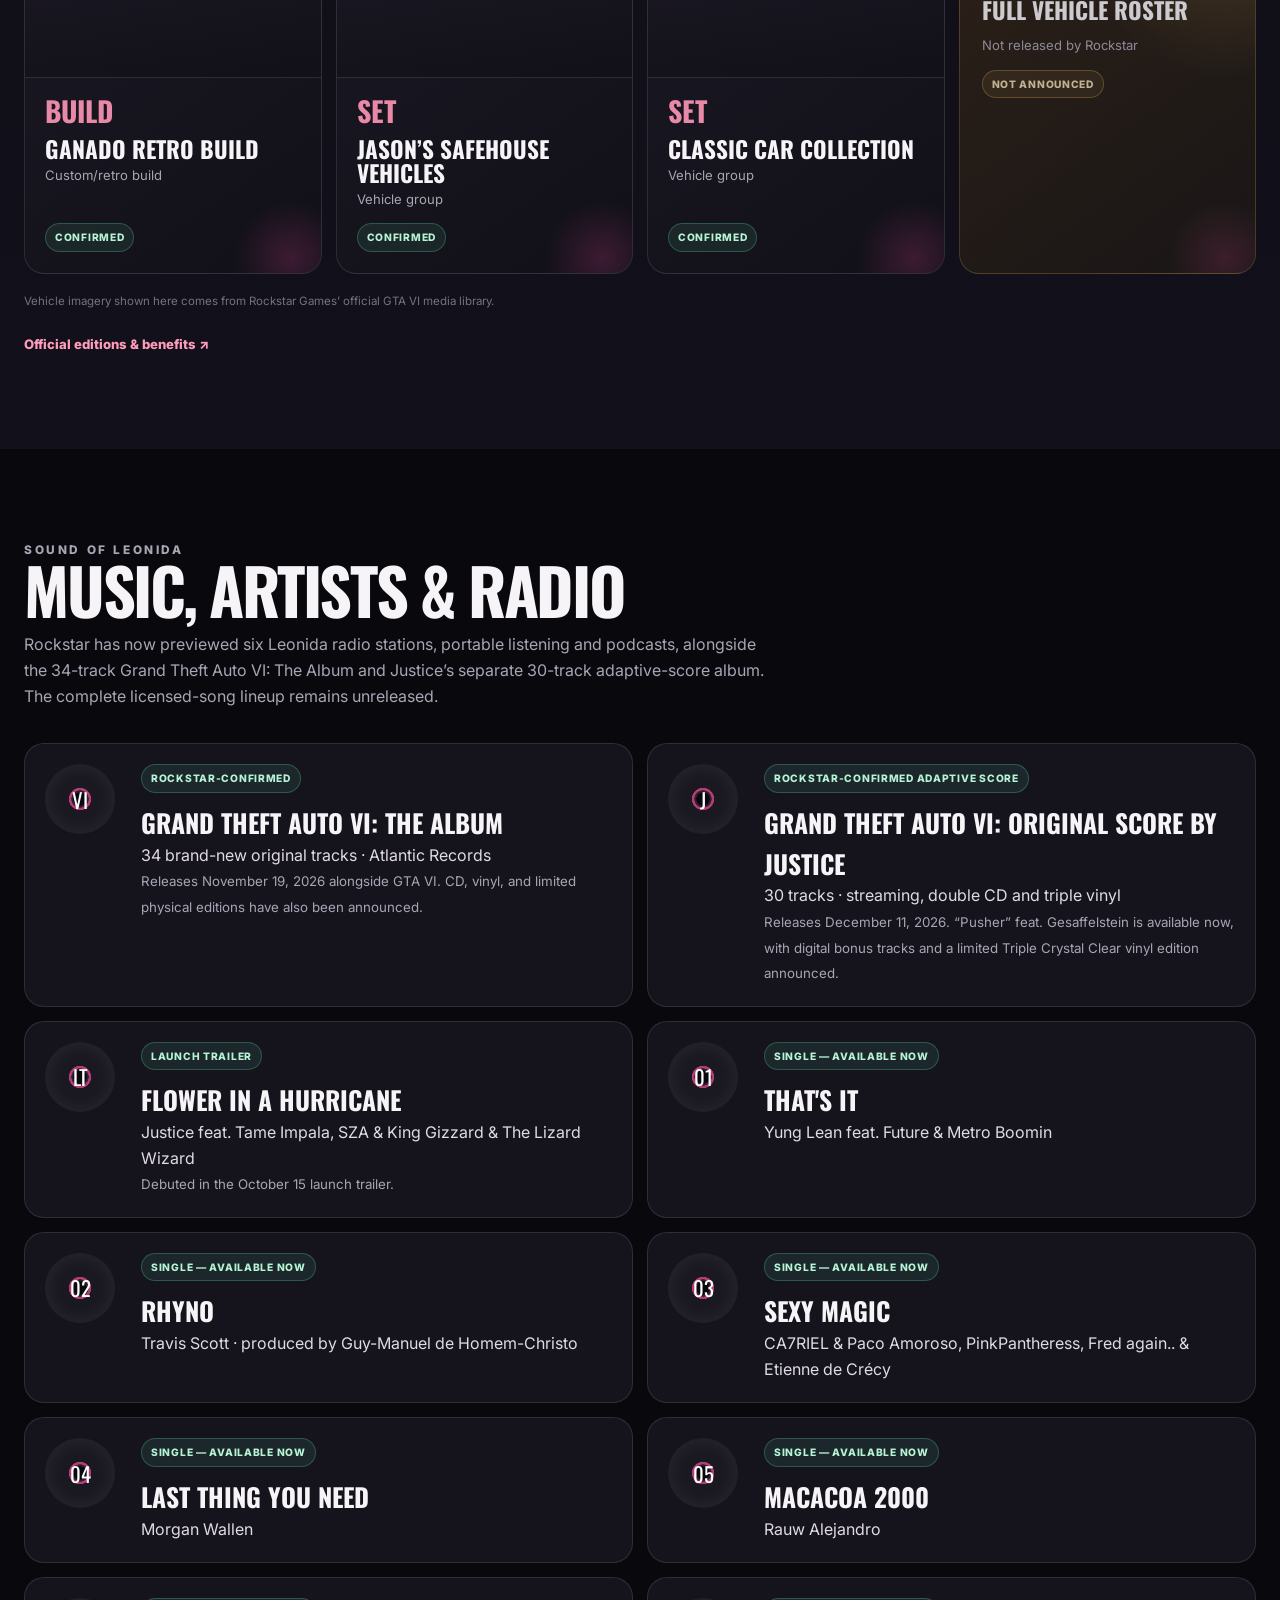
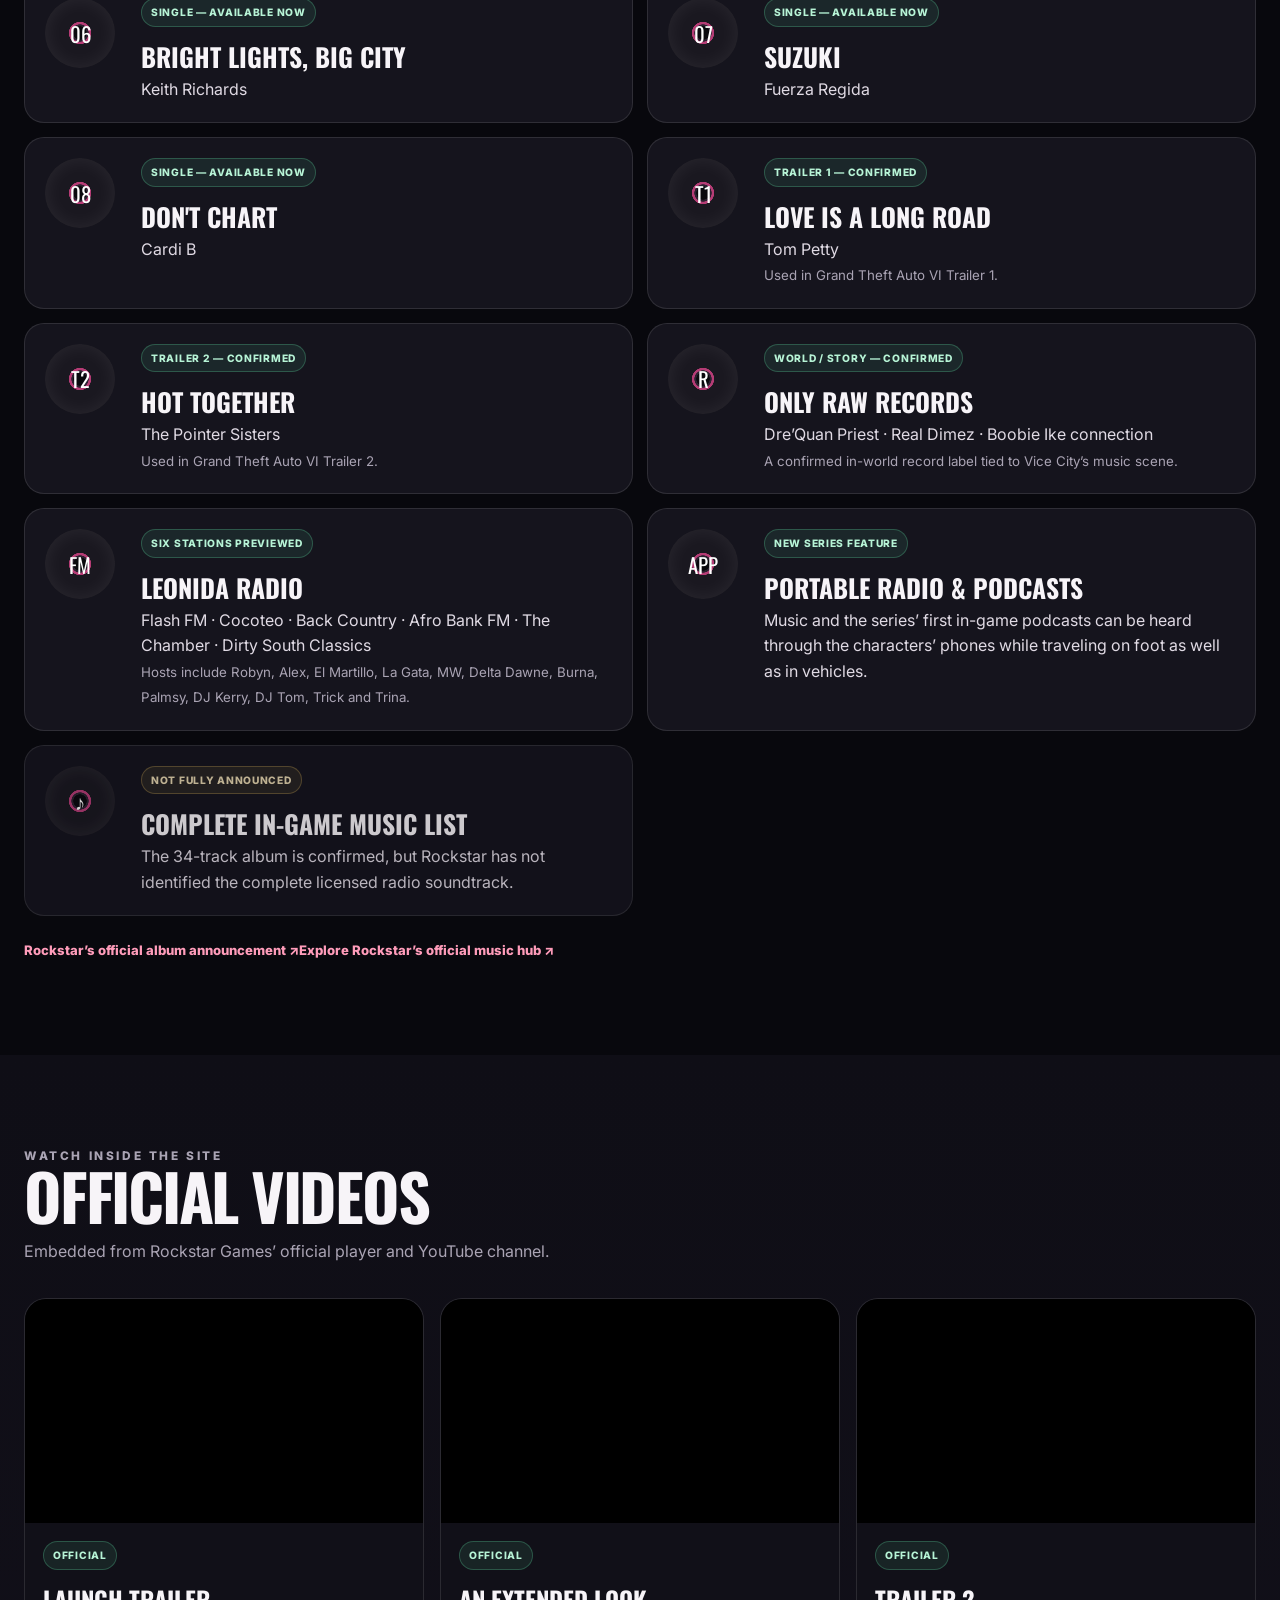
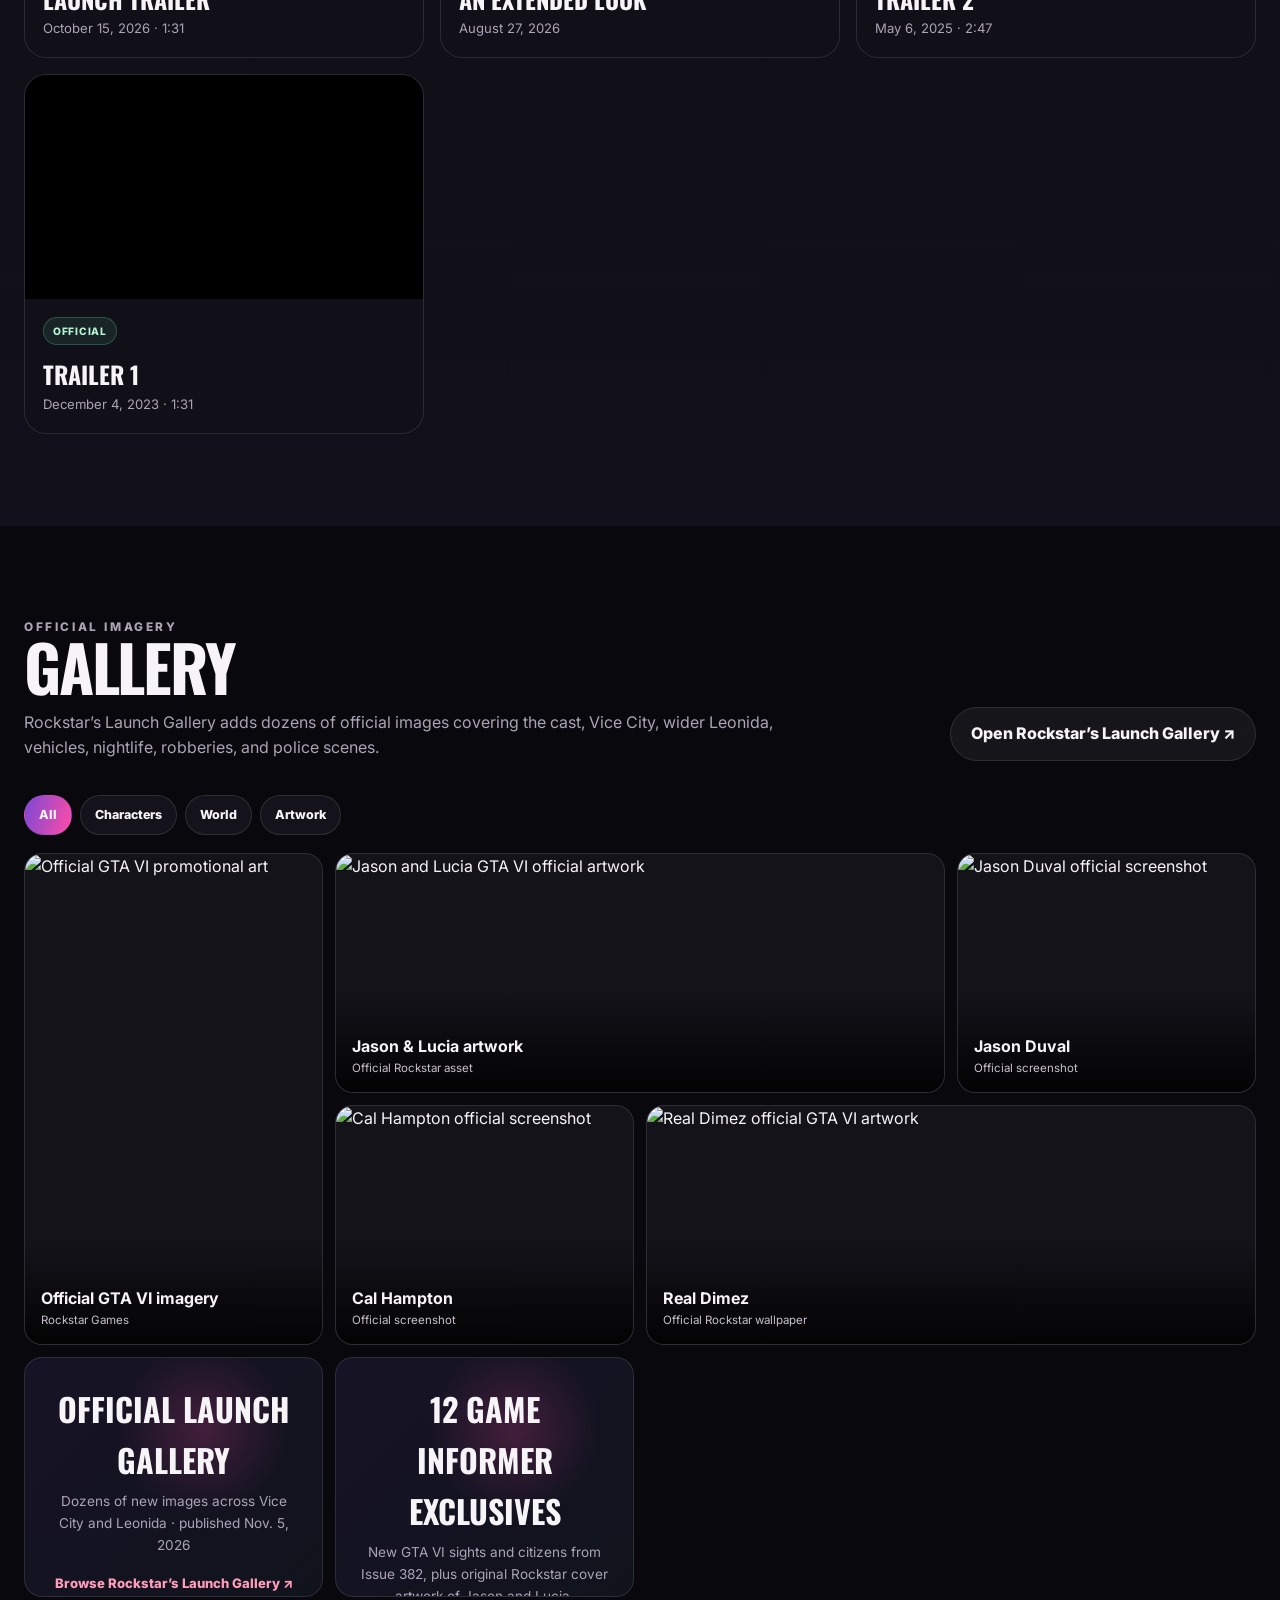
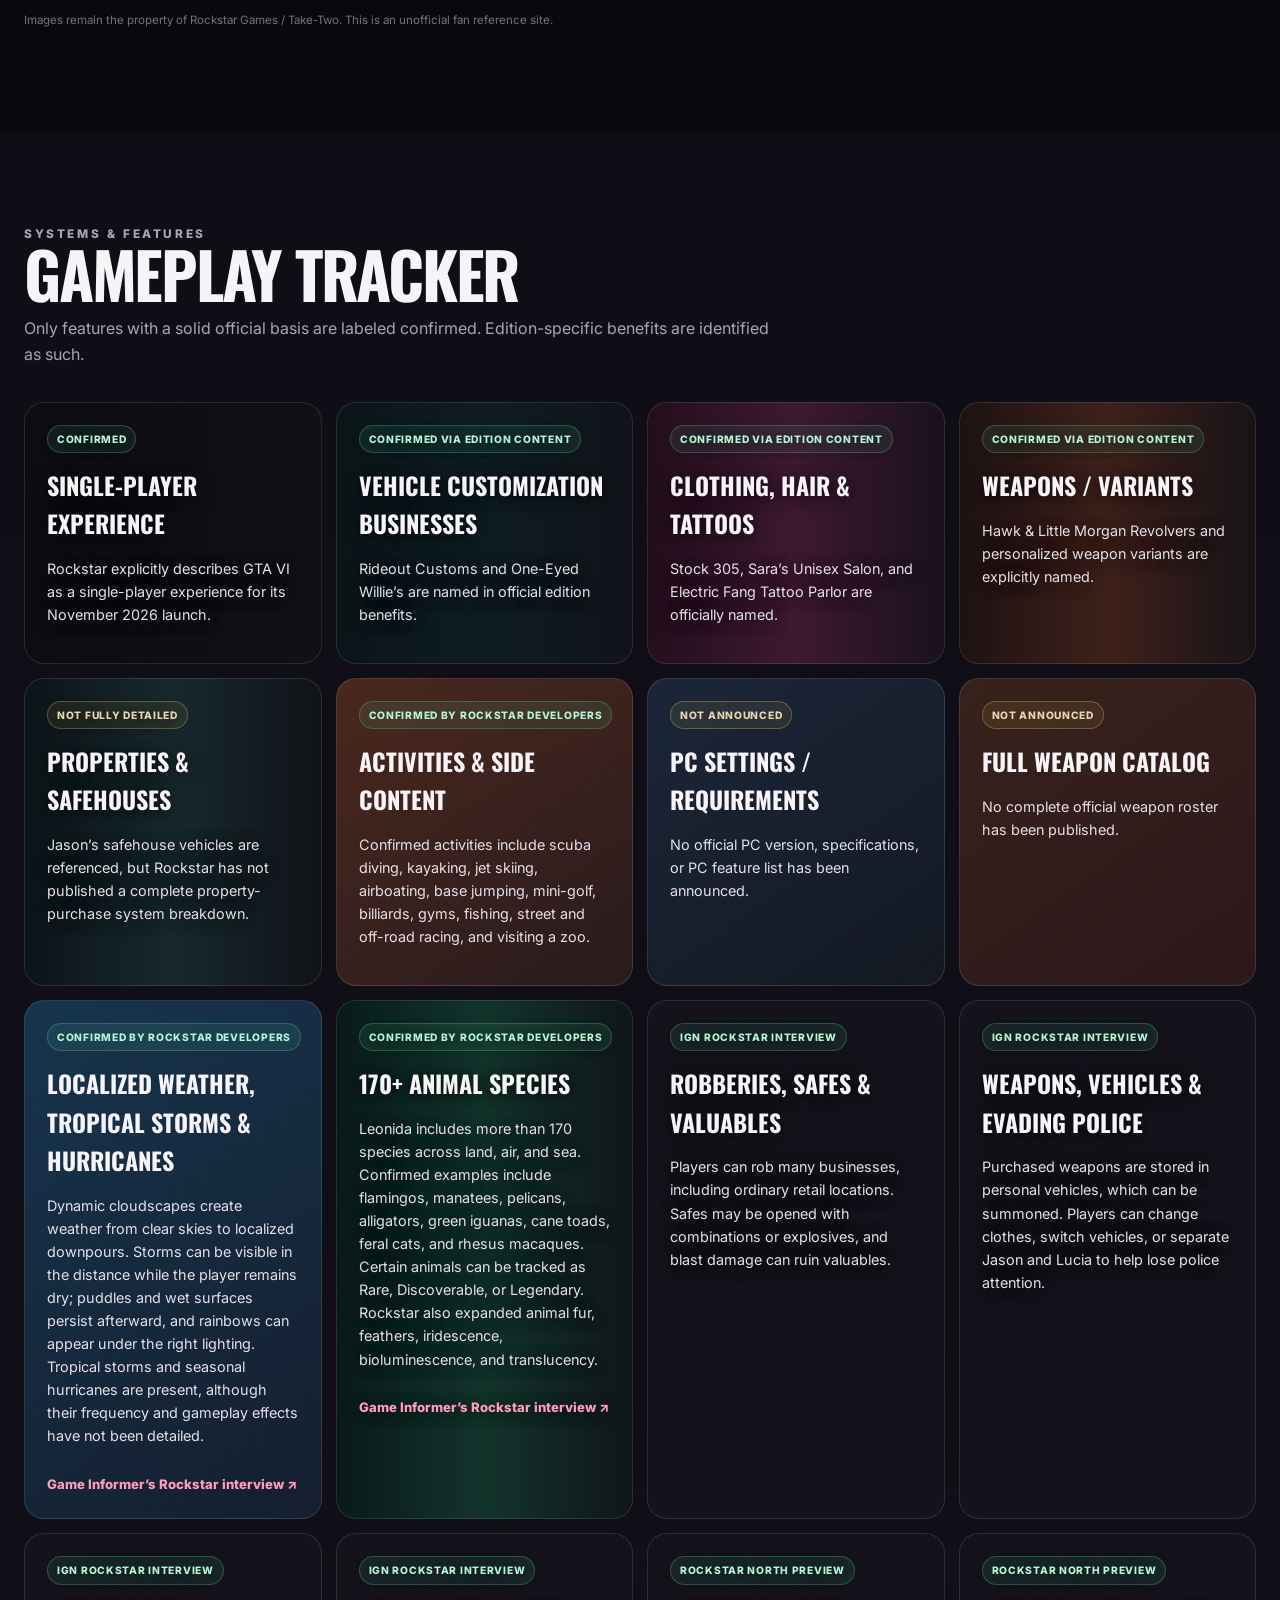
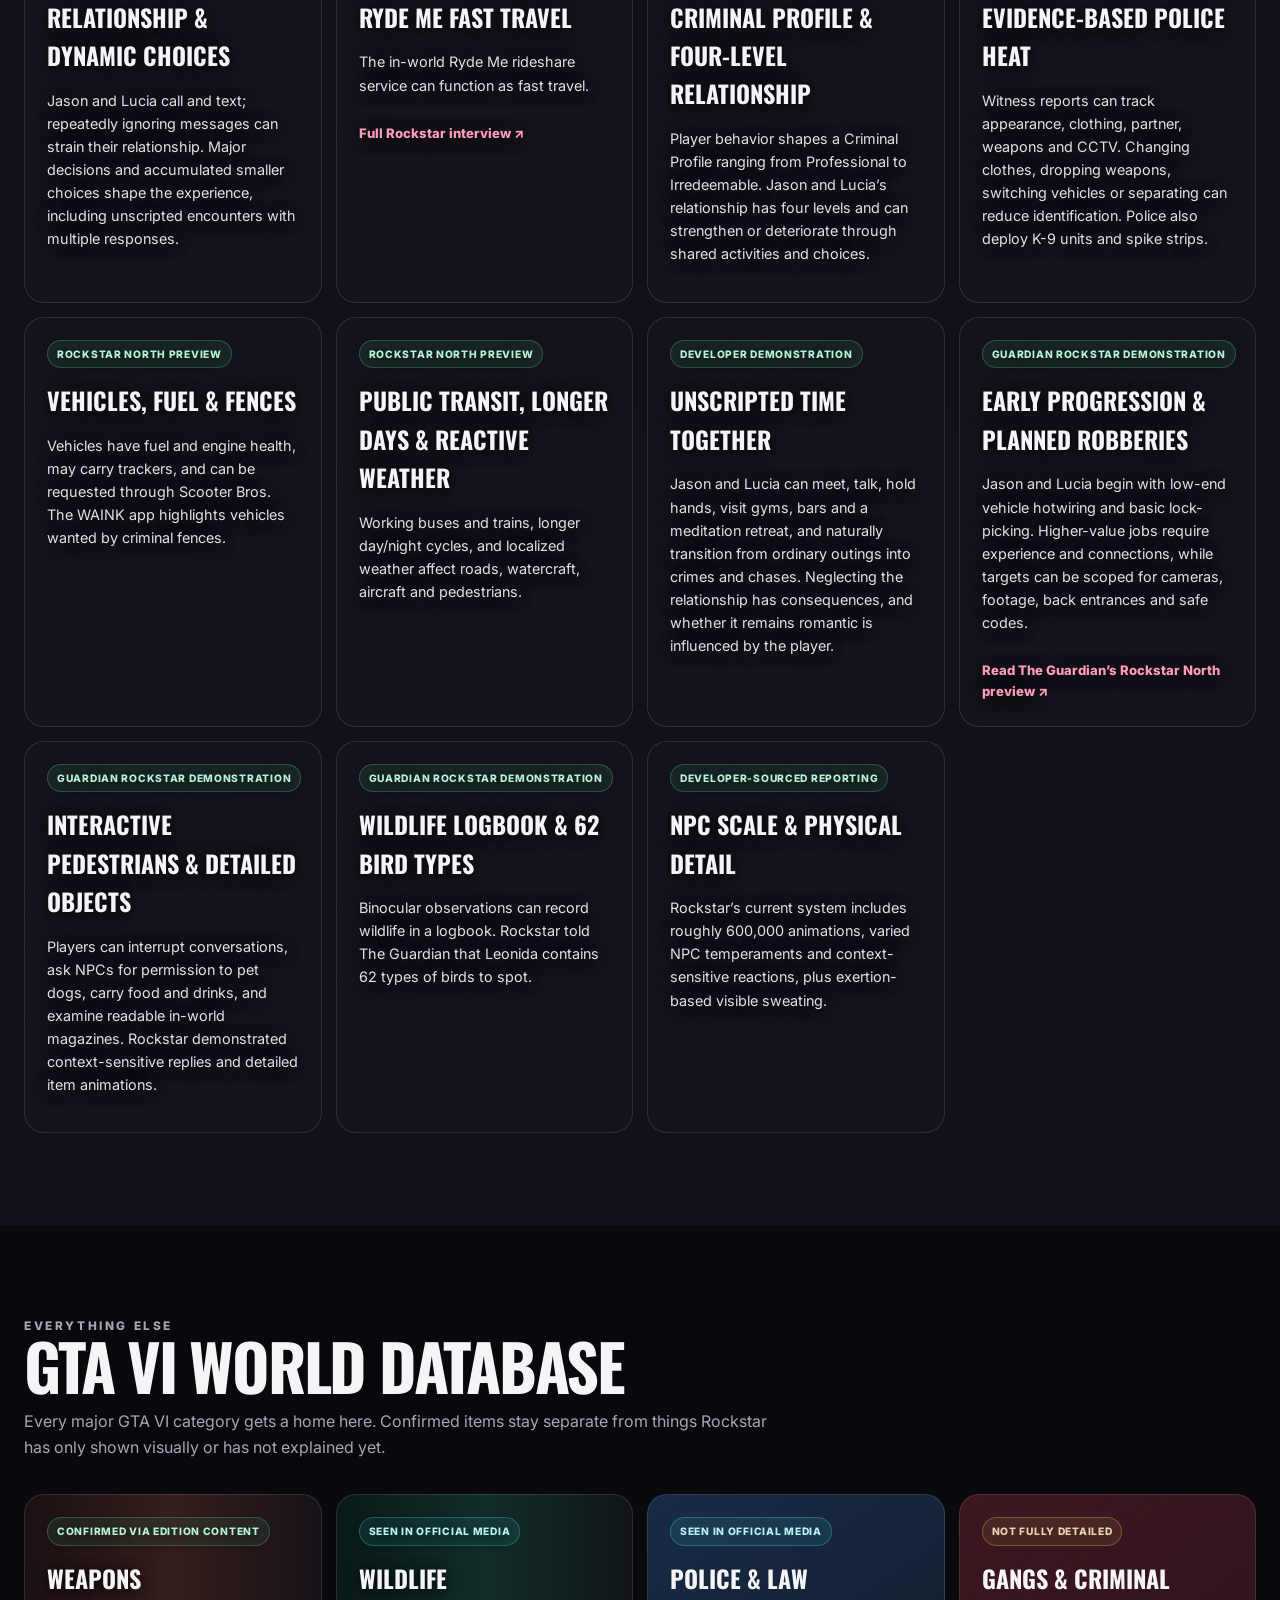
==== commit 6b632da7: "Add November 15 GTA VI gameplay and media updates" ====
--- a/index.html
+++ b/index.html
@@ -37,7 +37,7 @@
       <div class="hero-content">
         <div class="eyebrow-row">
           <span class="status confirmed">Confirmed hub</span>
-          <span class="status updated">Updated Nov. 14, 2026</span>
+          <span class="status updated">Updated Nov. 15, 2026</span>
         </div>
         <p class="kicker">VICE CITY. LEONIDA. EVERYTHING WE ACTUALLY KNOW.</p>
         <h1>EVERYTHING<br><span>GTA VI</span></h1>
@@ -59,7 +59,7 @@
       <div><span>STORY</span><b>Single-player confirmed</b></div>
       <div><span>MAP</span><b>Full official map not released</b></div>
       <div><span>ONLINE</span><b>Not announced</b></div>
-      <div><span>MEDIA</span><b>4 main official videos + new Tove Lo promo</b></div>
+      <div><span>MEDIA</span><b>4 main official videos + Macca teaser and Tove Lo promo</b></div>
       <div><span>SCREENSHOTS</span><b>Official Launch Gallery plus Edge, Bloomberg, Game Informer, LOVE & music sets</b></div>
     </section>
 
@@ -357,7 +357,10 @@
         <article><span class="status confirmed">Rockstar North preview</span><h3>Evidence-based police heat</h3><p>Witness reports can track appearance, clothing, partner, weapons and CCTV. Changing clothes, dropping weapons, switching vehicles or separating can reduce identification. Police also deploy K-9 units and spike strips.</p></article>
         <article><span class="status confirmed">Rockstar North preview</span><h3>Vehicles, fuel & fences</h3><p>Vehicles have fuel and engine health, may carry trackers, and can be requested through Scooter Bros. The WAINK app highlights vehicles wanted by criminal fences.</p></article>
         <article><span class="status confirmed">Rockstar North preview</span><h3>Public transit, longer days & reactive weather</h3><p>Working buses and trains, longer day/night cycles, and localized weather affect roads, watercraft, aircraft and pedestrians.</p></article>
-        <article><span class="status confirmed">Developer demonstration</span><h3>Unscripted time together</h3><p>Jason and Lucia can meet, talk, hold hands, visit activities such as gyms, and naturally transition from ordinary outings into crimes, chases and relationship dialogue.</p></article>
+        <article><span class="status confirmed">Developer demonstration</span><h3>Unscripted time together</h3><p>Jason and Lucia can meet, talk, hold hands, visit gyms, bars and a meditation retreat, and naturally transition from ordinary outings into crimes and chases. Neglecting the relationship has consequences, and whether it remains romantic is influenced by the player.</p></article>
+        <article><span class="status confirmed">Guardian Rockstar demonstration</span><h3>Early progression & planned robberies</h3><p>Jason and Lucia begin with low-end vehicle hotwiring and basic lock-picking. Higher-value jobs require experience and connections, while targets can be scoped for cameras, footage, back entrances and safe codes.</p><a class="source-link" href="https://www.theguardian.com/games/ng-interactive/2026/nov/15/grand-theft-auto-vi-inside-rockstar-games" target="_blank" rel="noopener">Read The Guardian’s Rockstar North preview ↗</a></article>
+        <article><span class="status confirmed">Guardian Rockstar demonstration</span><h3>Interactive pedestrians & detailed objects</h3><p>Players can interrupt conversations, ask NPCs for permission to pet dogs, carry food and drinks, and examine readable in-world magazines. Rockstar demonstrated context-sensitive replies and detailed item animations.</p></article>
+        <article><span class="status confirmed">Guardian Rockstar demonstration</span><h3>Wildlife logbook & 62 bird types</h3><p>Binocular observations can record wildlife in a logbook. Rockstar told The Guardian that Leonida contains 62 types of birds to spot.</p></article>
         <article><span class="status confirmed">Developer-sourced reporting</span><h3>NPC scale & physical detail</h3><p>Rockstar’s current system includes roughly 600,000 animations, varied NPC temperaments and context-sensitive reactions, plus exertion-based visible sweating.</p></article>
       </div>
     </section>
@@ -438,6 +441,11 @@
             <tr><td>Xbox Cloud Gaming</td><td><span class="status confirmed">Confirmed</span></td><td>Day-one streaming on Xbox One and Series consoles using Series S settings; ownership and regional availability apply</td></tr>
             <tr><td>Remote Play</td><td><span class="status confirmed">Confirmed</span></td><td>Supported on PlayStation and Xbox</td></tr>
             <tr><td>Platform preorder records</td><td><span class="status confirmed">Confirmed</span></td><td>Most preordered game in PlayStation Store and Microsoft Store history</td></tr>
+            <tr><td>Character switching</td><td><span class="status confirmed">Confirmed</span></td><td>Usually free switching between Jason and Lucia; certain story acts lock the player to one perspective</td></tr>
+            <tr><td>Relationship outcome</td><td><span class="status confirmed">Confirmed</span></td><td>Player attention and choices have consequences and can affect whether Jason and Lucia remain romantic</td></tr>
+            <tr><td>Wildlife logbook</td><td><span class="status confirmed">Confirmed</span></td><td>Binocular observations record wildlife; 62 bird types are available to spot</td></tr>
+            <tr><td>Macca &amp; Friends</td><td><span class="status confirmed">Confirmed</span></td><td>Animated Weazel program following Macca the Gator and his wetland friends across Leonida</td></tr>
+            <tr><td>Standard boxed edition</td><td><span class="status confirmed">Confirmed</span></td><td>Download code rather than a game disc, plus a double-sided A3 artwork poster; no traditional physical map in the box</td></tr>
             <tr><td>Printable cover art and Leonida map</td><td><span class="status confirmed">Confirmed</span></td><td>Free official download coming November 19</td></tr>
             <tr><td>PC release window</td><td><span class="status unknown">Reported</span></td><td>GamesBeat sources target Q1 2027; Rockstar has not announced PC</td></tr>
             <tr><td>GTA VI Online timing</td><td><span class="status unknown">Reported</span></td><td>Bloomberg expects 2027; Rockstar declined to discuss it</td></tr>
@@ -449,6 +457,9 @@
     <section id="news" class="content-section section-pad">
       <div class="section-heading"><p class="kicker">OFFICIAL TIMELINE</p><h2>Key GTA VI Updates</h2></div>
       <div class="timeline">
+        <article><time>Nov 15, 2026</time><div><h3>The Guardian publishes its full Rockstar North gameplay preview</h3><p>The hands-on demonstration confirms player-influenced relationship outcomes, mostly free character switching, early lock-picking and vehicle progression, planned robberies, interactive pedestrians, readable objects, and a wildlife logbook with 62 bird types.</p><a href="https://www.theguardian.com/games/ng-interactive/2026/nov/15/grand-theft-auto-vi-inside-rockstar-games" target="_blank" rel="noopener">Read The Guardian’s preview ↗</a></div></article>
+        <article><time>Nov 13, 2026</time><div><h3>Macca &amp; Friends receives its first teaser</h3><p>The Rockstar-supplied teaser introduces an animated Weazel program about Macca the Gator and his wetland friends traveling across Leonida.</p><a href="https://www.gematsu.com/2026/11/grand-theft-auto-vi-in-game-animated-series-macca-friends-teaser-trailer" target="_blank" rel="noopener">Watch through Gematsu ↗</a></div></article>
+        <article><time>Nov 13, 2026</time><div><h3>Standard boxed copies begin arriving</h3><p>Delivered boxes contain a download code, an empty disc spindle and a double-sided A3 artwork poster. The traditional physical map is not included in the standard box.</p><a href="https://www.independent.co.uk/bulletin/culture/gta-6-physical-copies-cost-b3084600.html" target="_blank" rel="noopener">Read The Independent’s report ↗</a></div></article>
         <article><time>Nov 12, 2026</time><div><h3>YouTube announces a 24-hour GTA VI launch stream</h3><p>The official broadcast begins with a pre-show November 18 at 11 p.m. ET, followed by launch coverage at midnight featuring live gameplay, podcasts, original programming, Miami segments, themed gifts and a Shorts effect.</p><a href="https://blog.youtube/news-and-events/youtube-rockstar-games-gta-vi-launch/" target="_blank" rel="noopener">Read YouTube’s announcement ↗</a></div></article>
         <article><time>Nov 10, 2026</time><div><h3>Preload goes live with performance and platform details</h3><p>Rockstar confirms a 30 FPS console target, PS5 Pro PSSR and ray-traced shadows, PlayStation controller and audio features, Remote Play, and Xbox Cloud Gaming. A new video features Tove Lo’s “Blood in Your Eyes.”</p><a href="https://www.rockstargames.com/newswire/article/89834o94713o21/pre-load-grand-theft-auto-vi-now" target="_blank" rel="noopener">Read Rockstar Newswire ↗</a></div></article>
         <article><time>Nov 10, 2026</time><div><h3>PlayStation and Xbox report preorder records</h3><p>Grand Theft Auto VI becomes the most preordered title in the histories of both PlayStation Store and Microsoft Store. Xbox also confirms owned copies can stream through Xbox Cloud Gaming beginning launch day where available.</p><a href="https://blog.playstation.com/2026/11/10/pre-load-grand-theft-auto-vi-on-ps5-starting-today/" target="_blank" rel="noopener">PlayStation Blog ↗</a> · <a href="https://news.xbox.com/en-us/2026/11/10/grand-theft-auto-6-comes-to-xbox-cloud-gaming-november-19/" target="_blank" rel="noopener">Xbox Wire ↗</a></div></article>
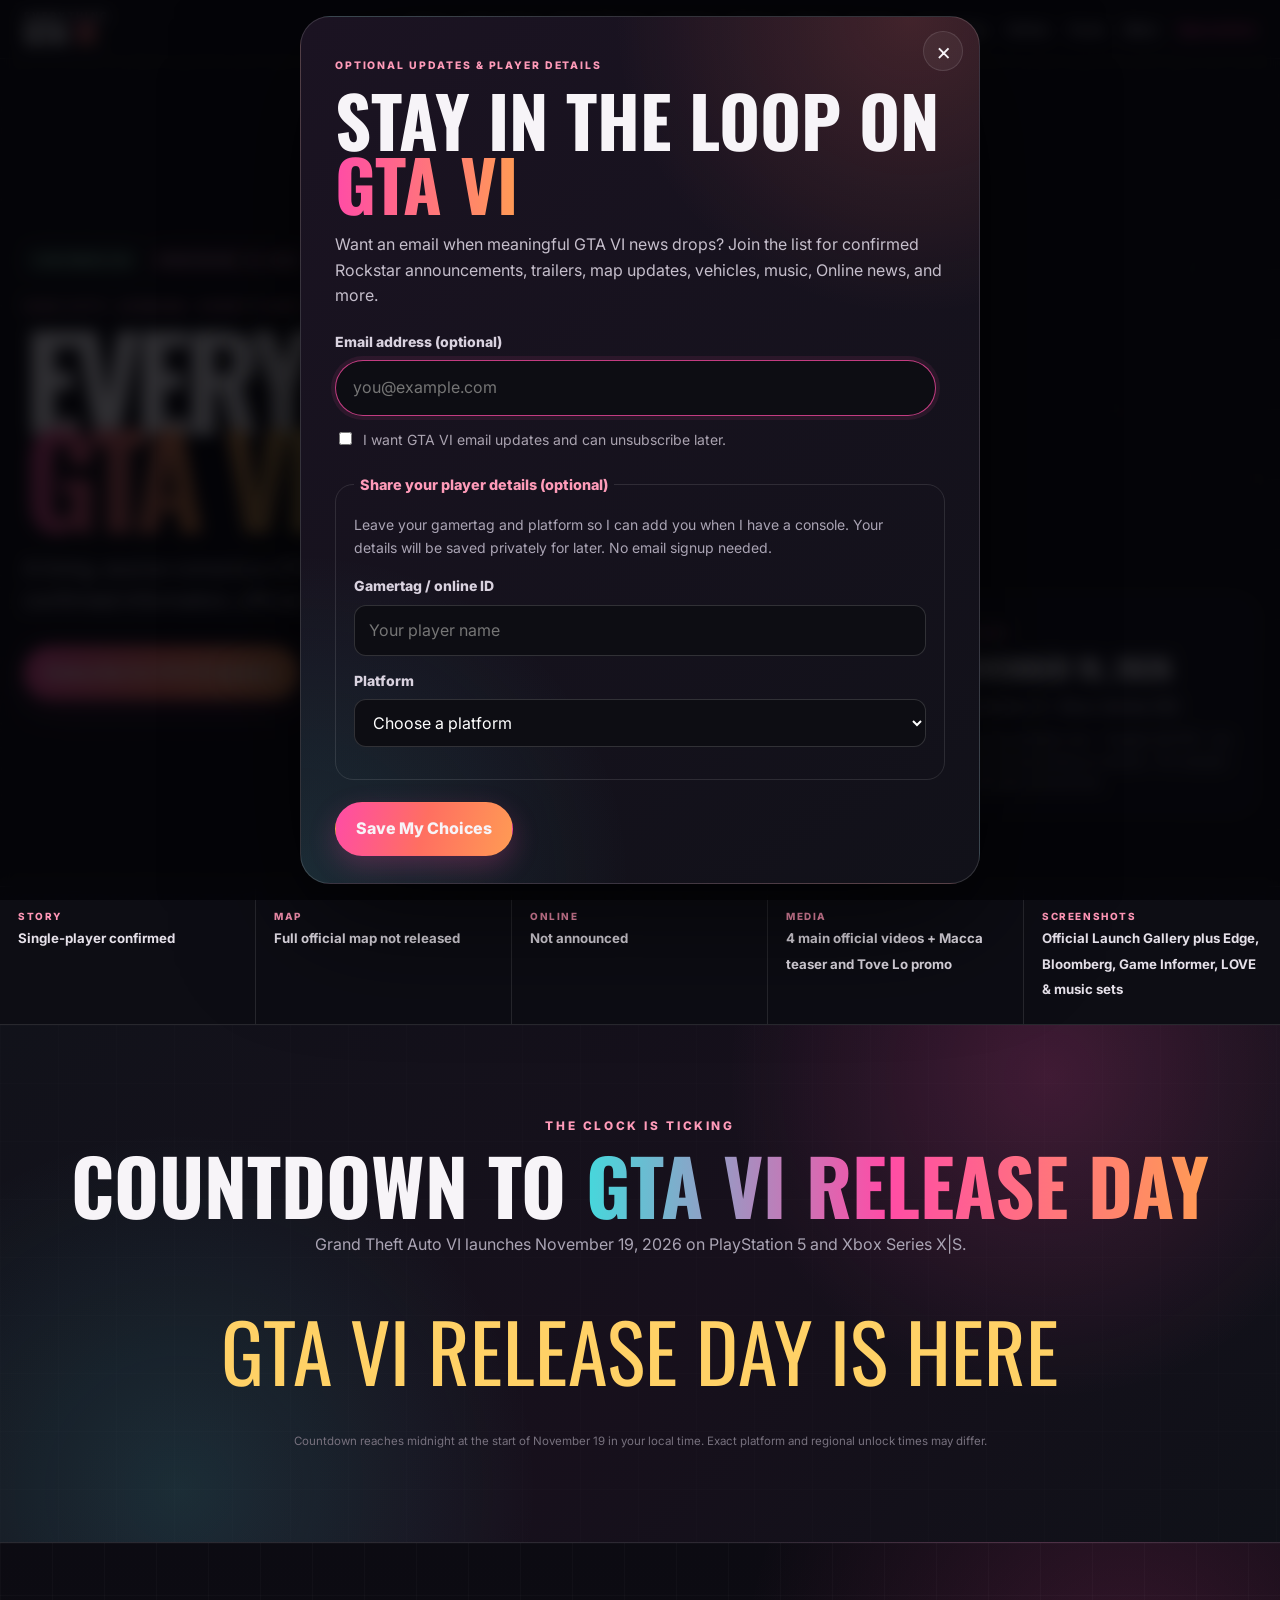
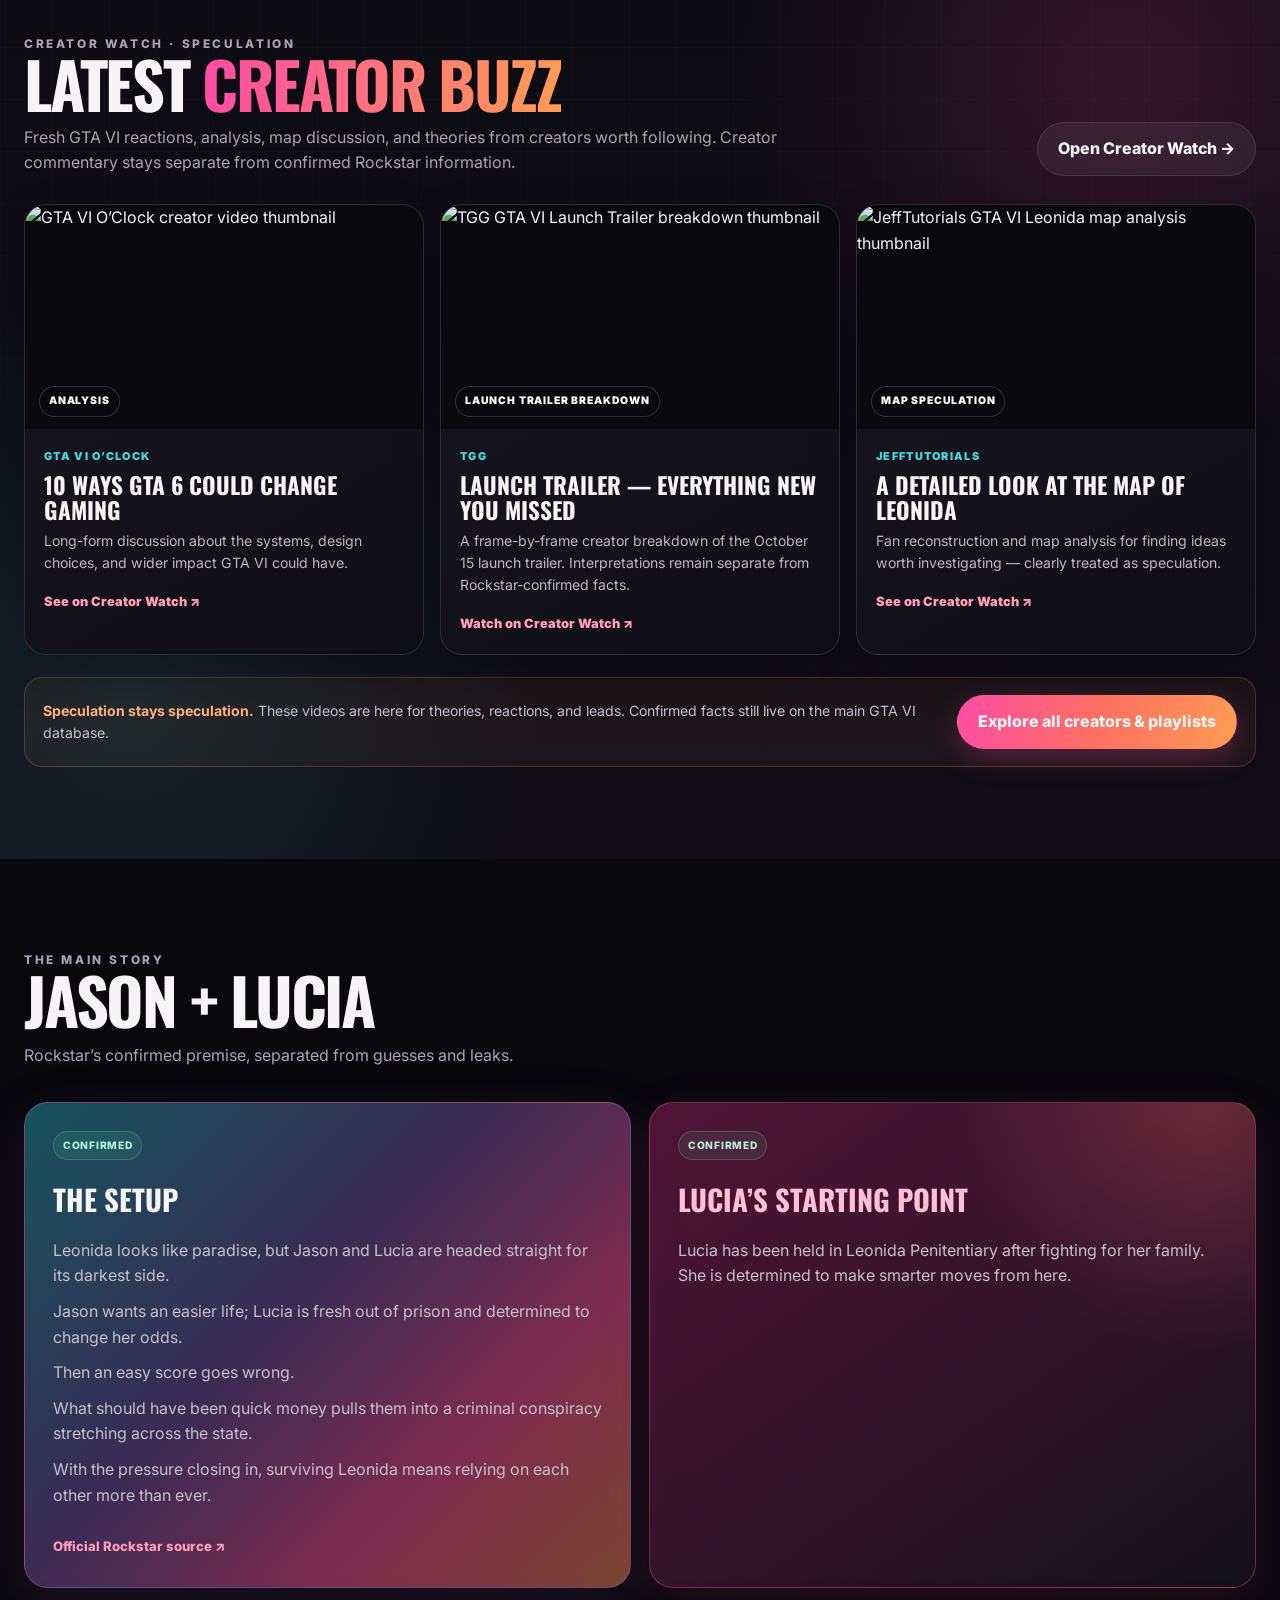
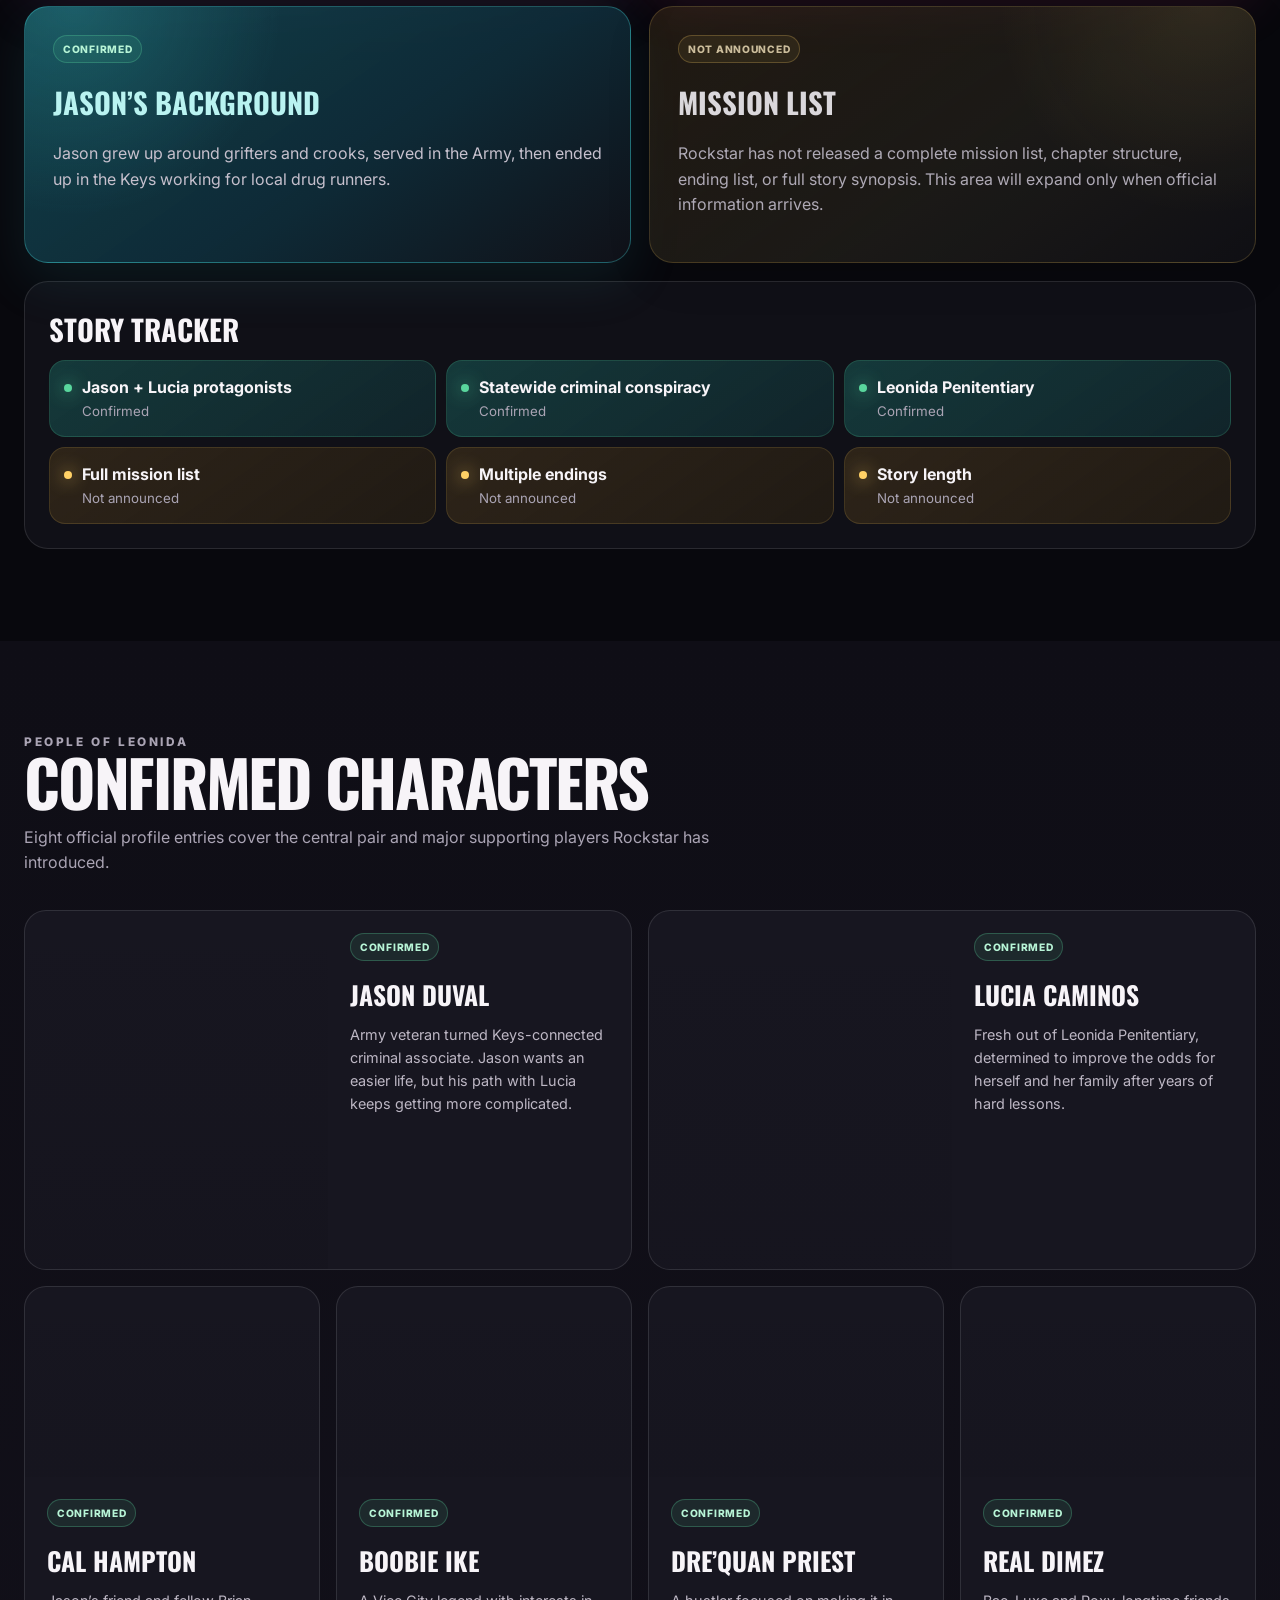
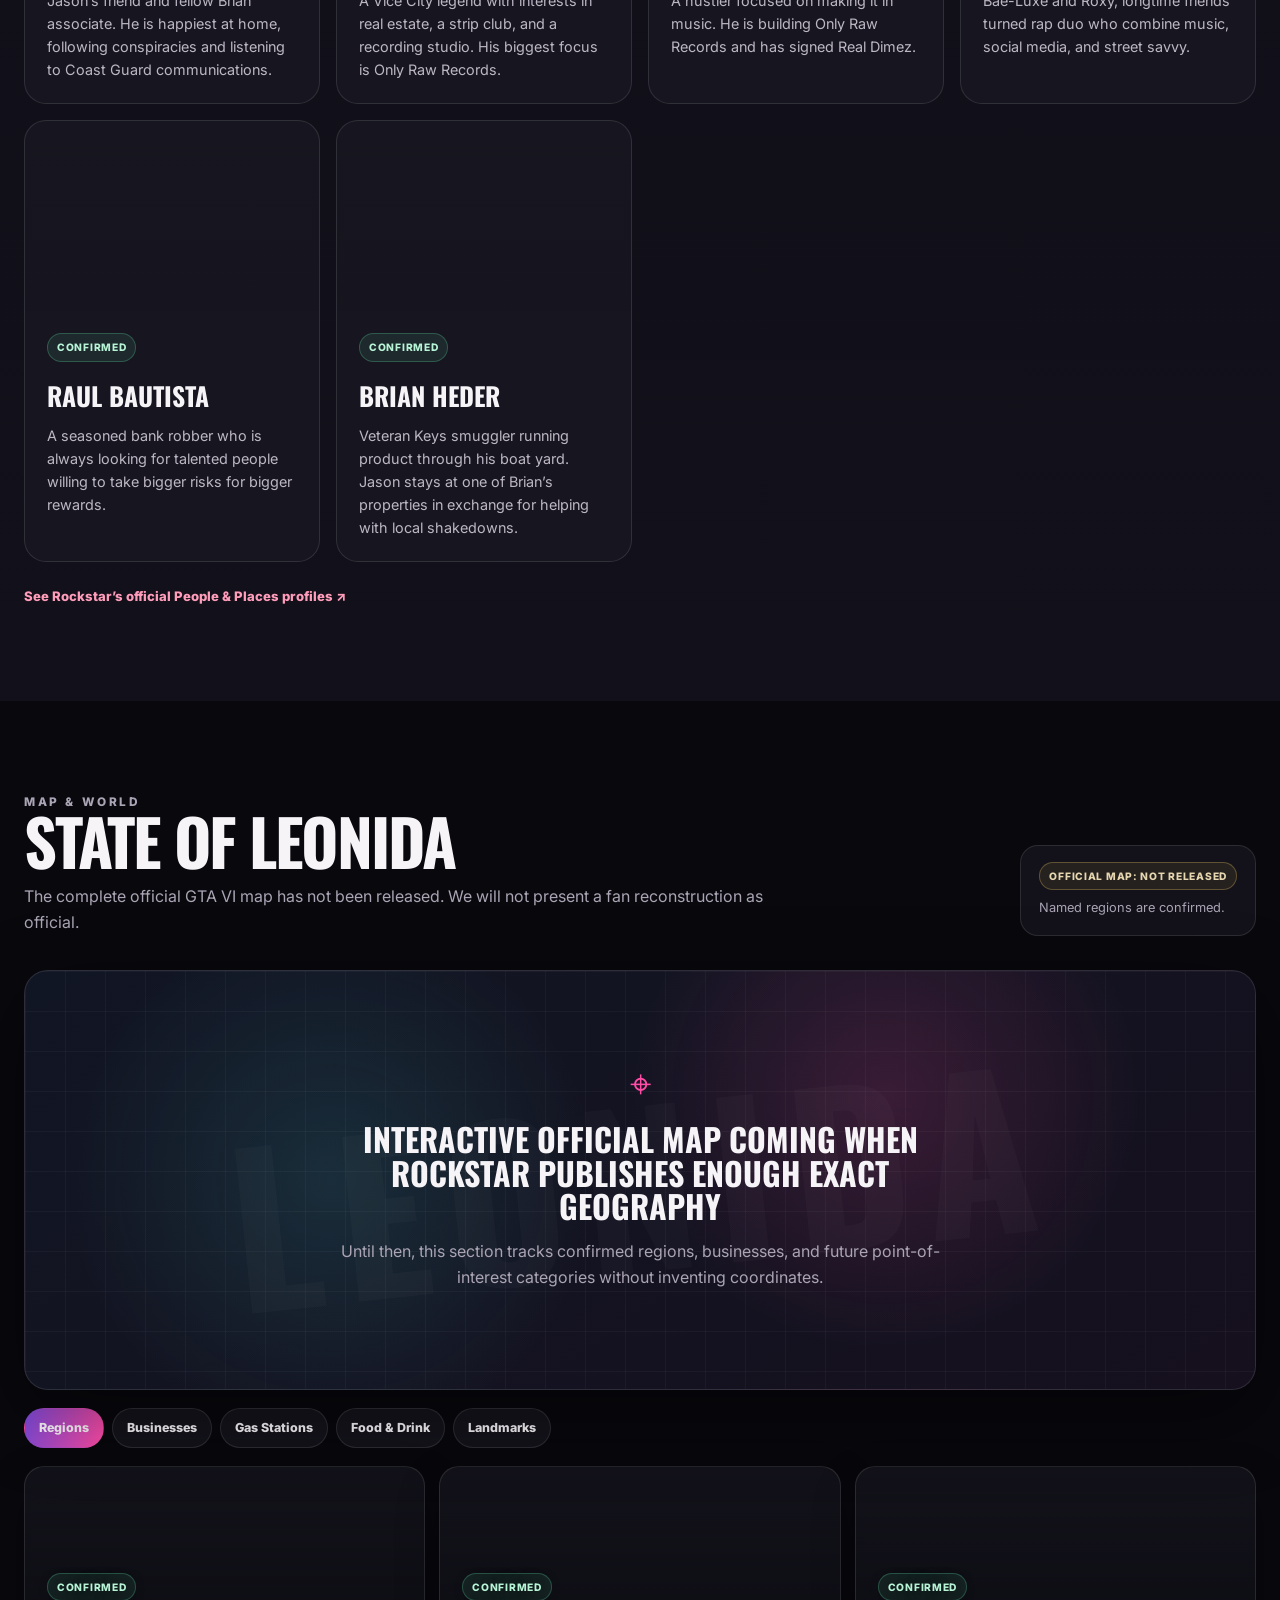
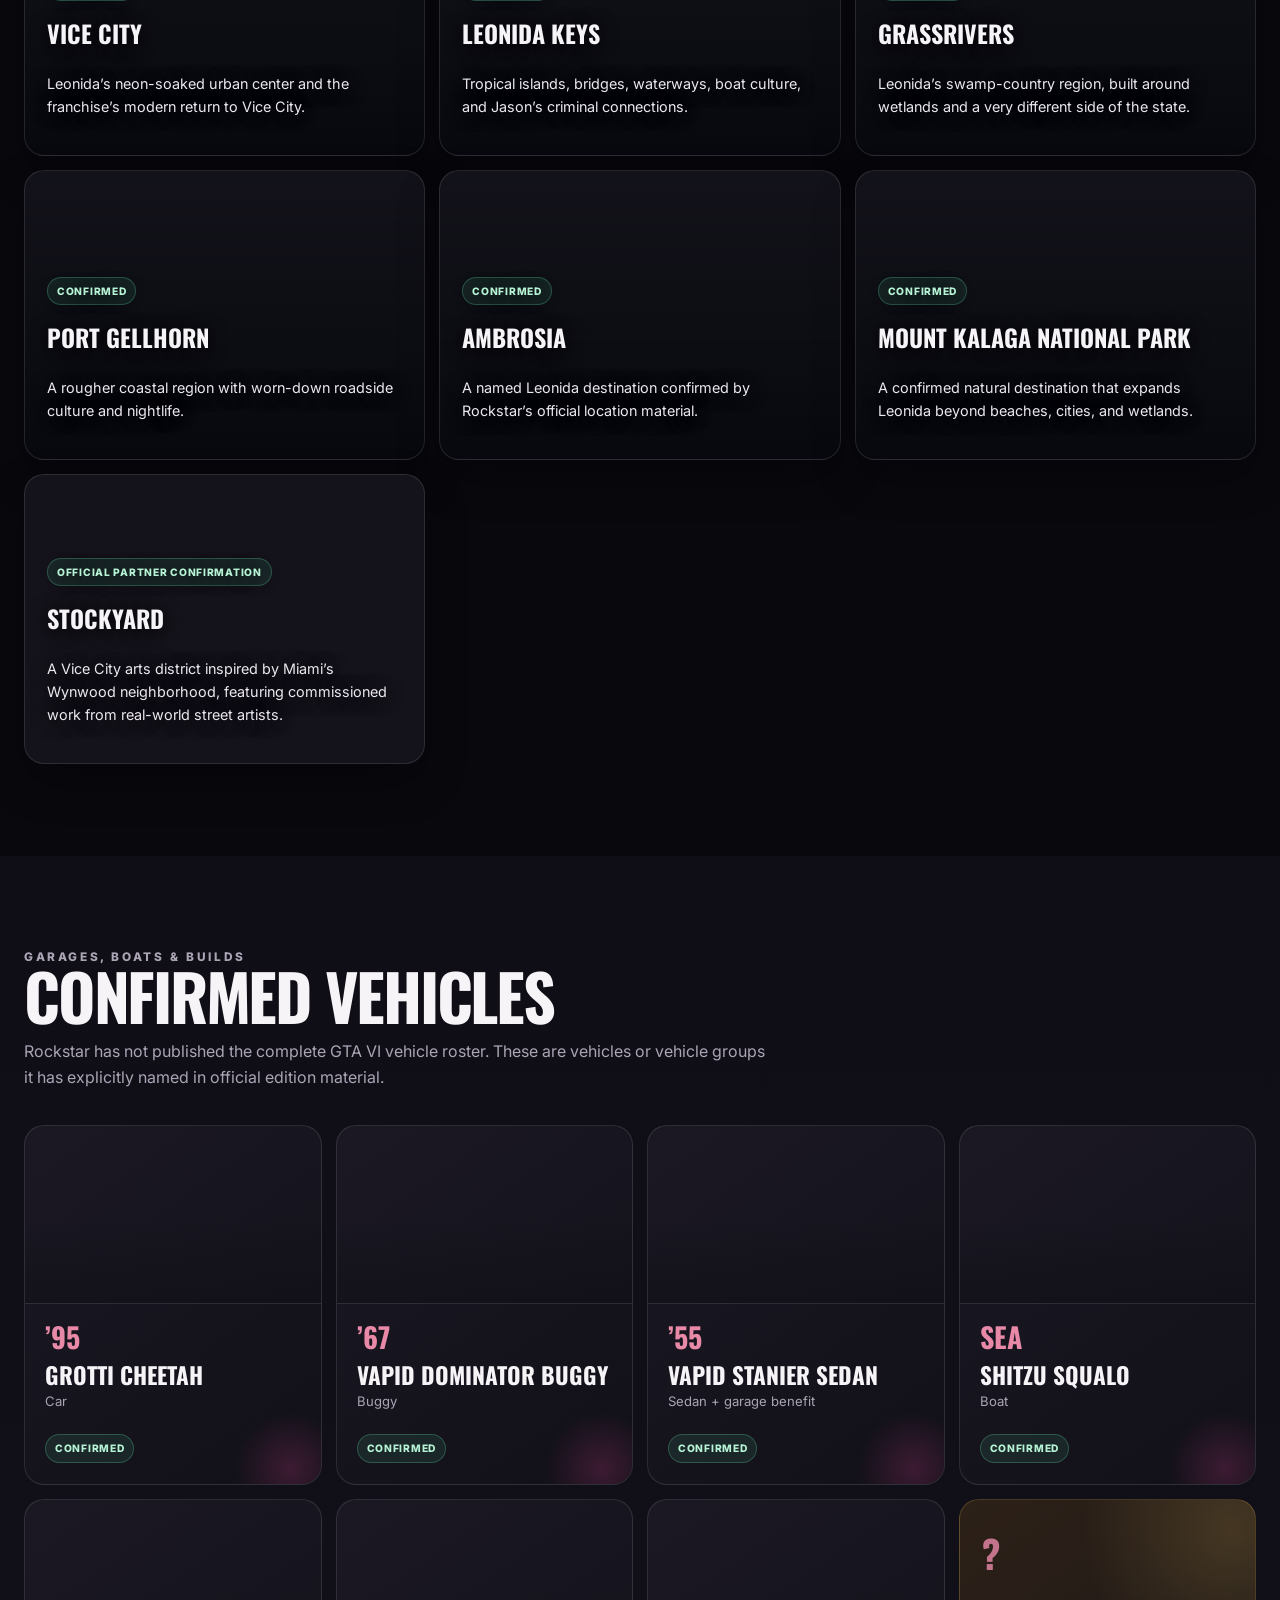
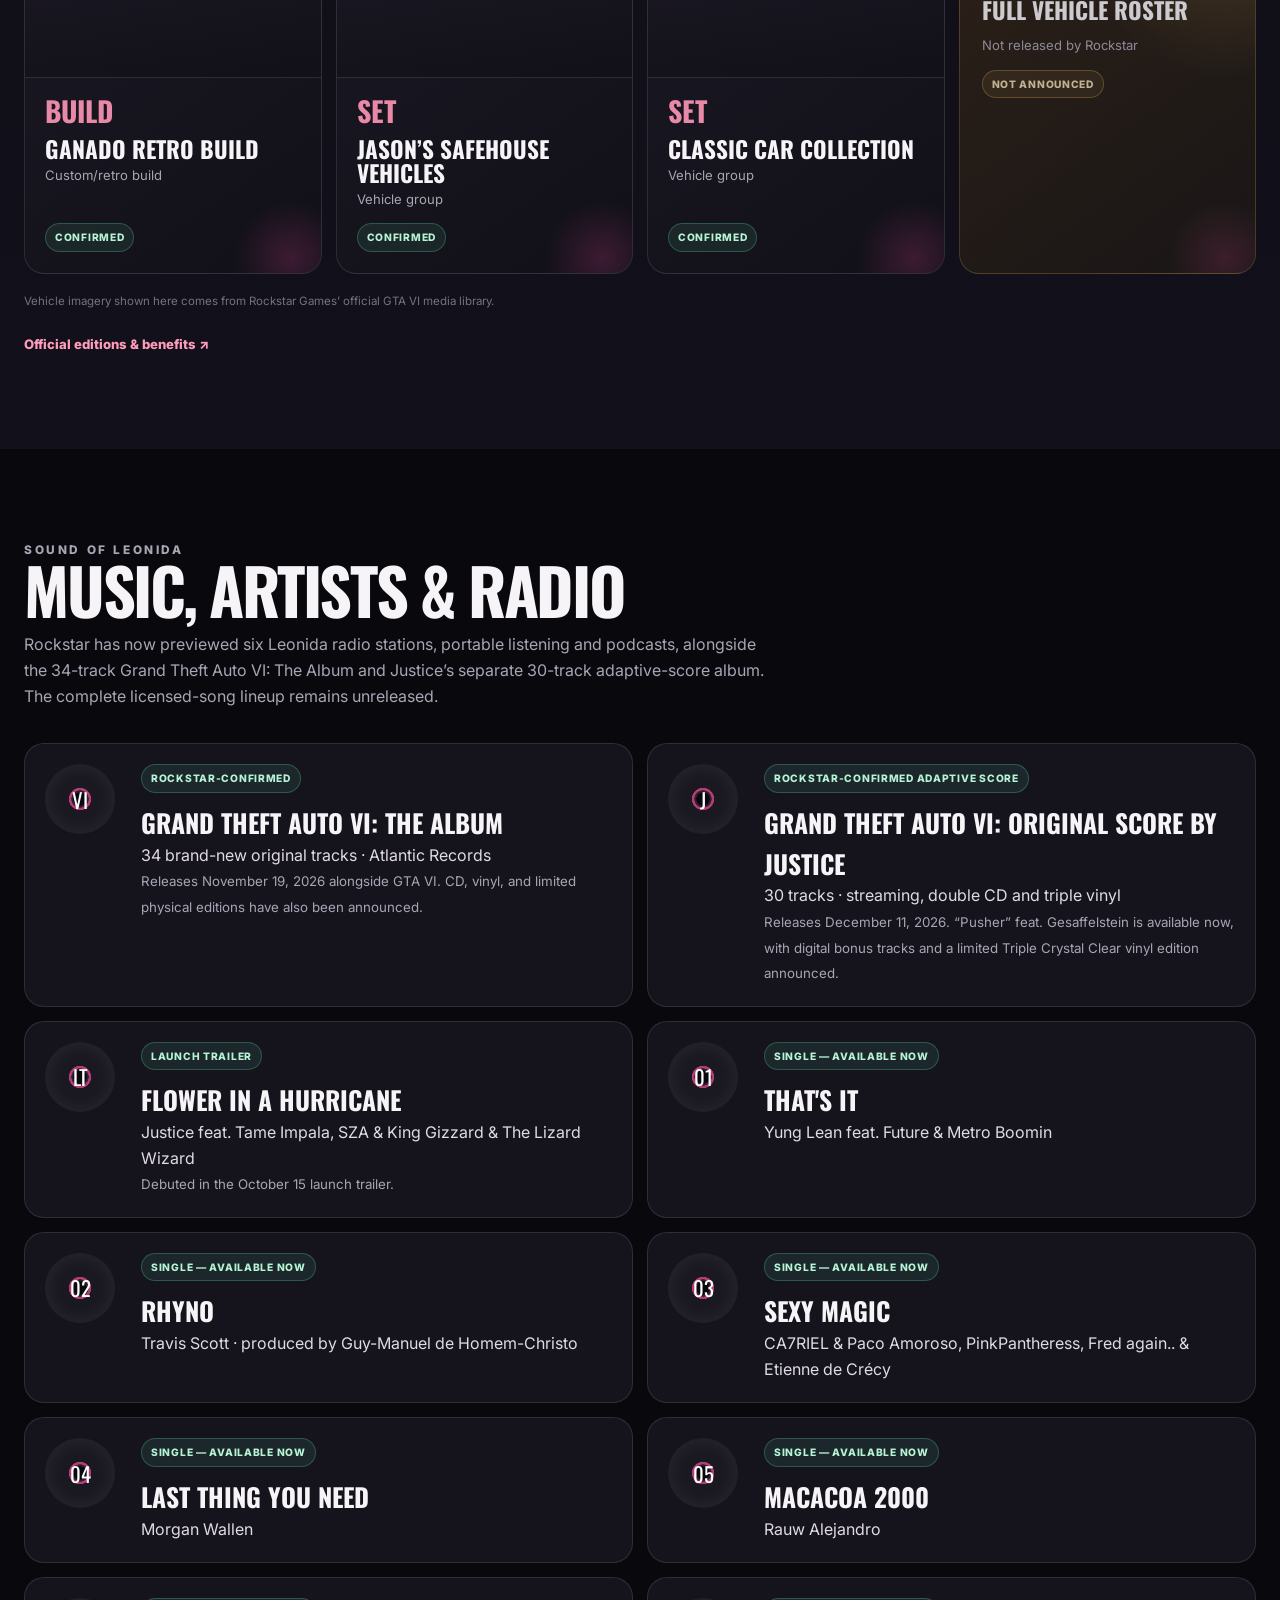
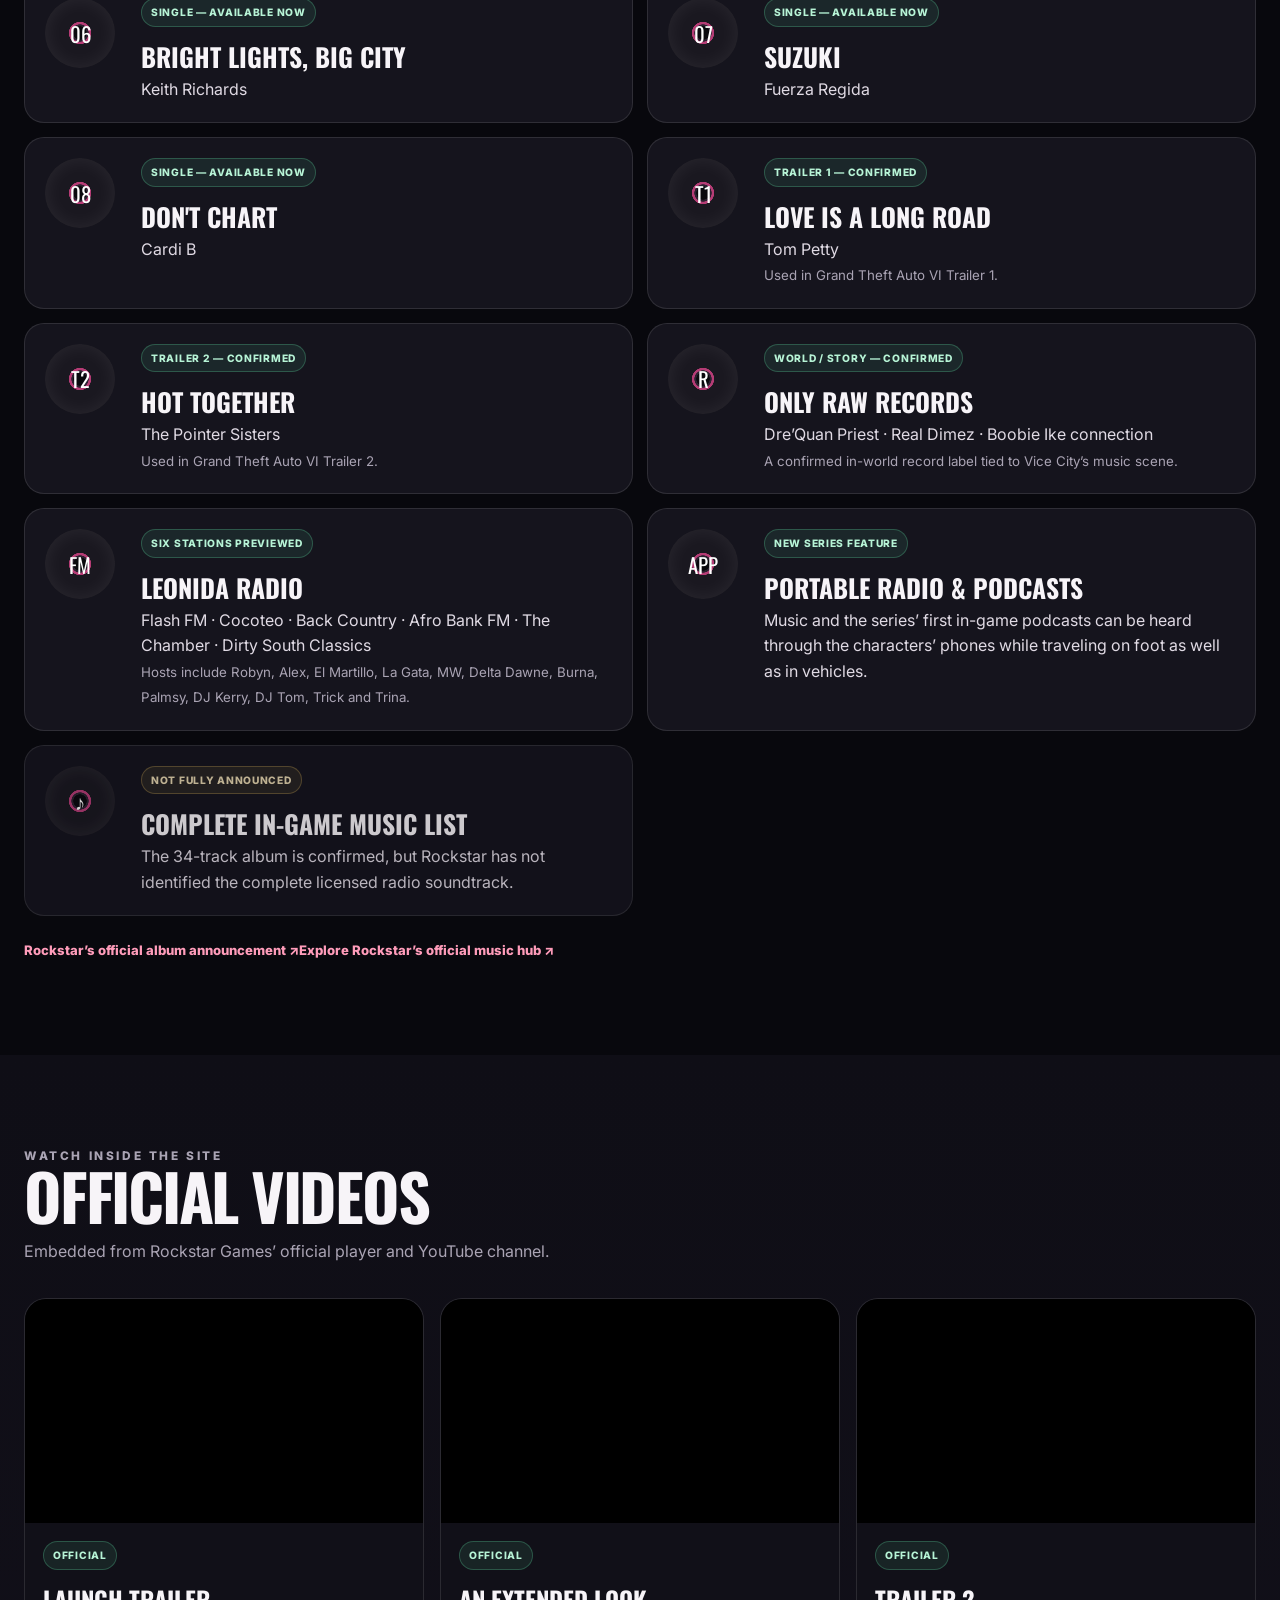
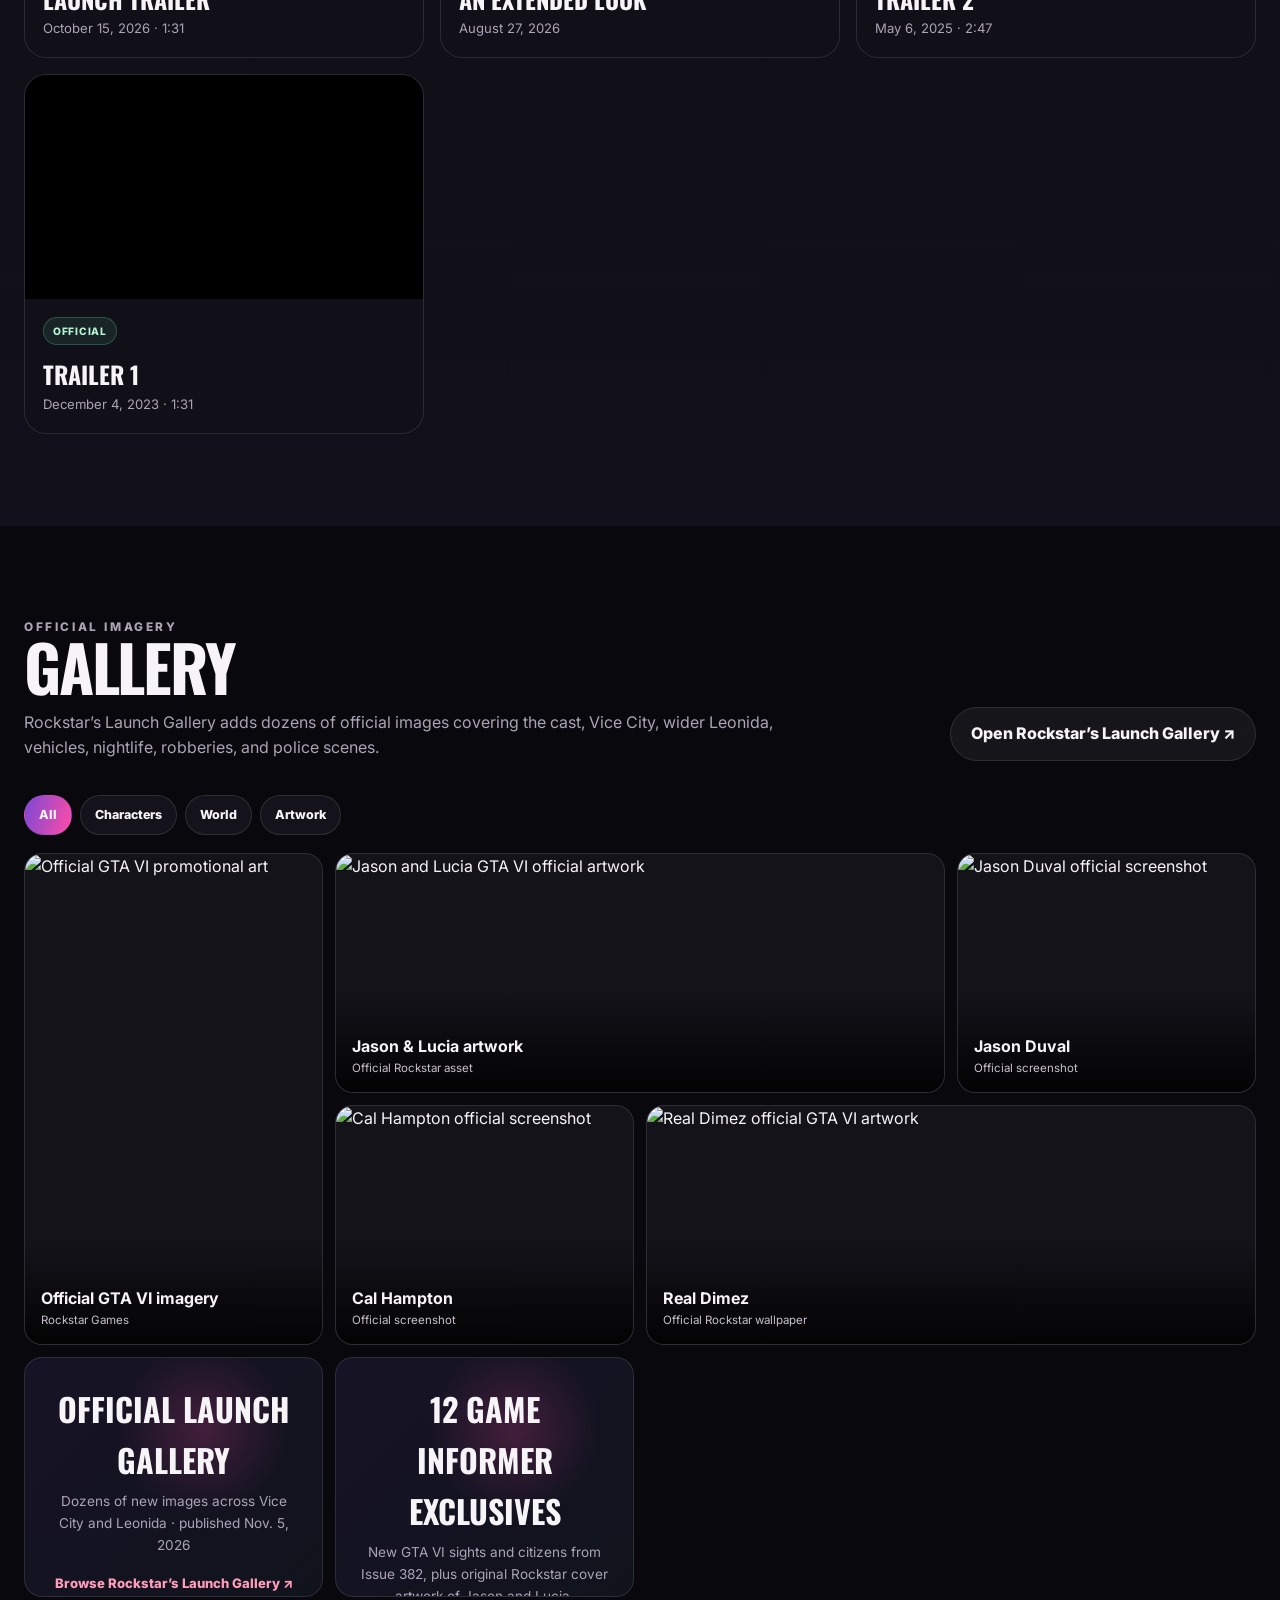
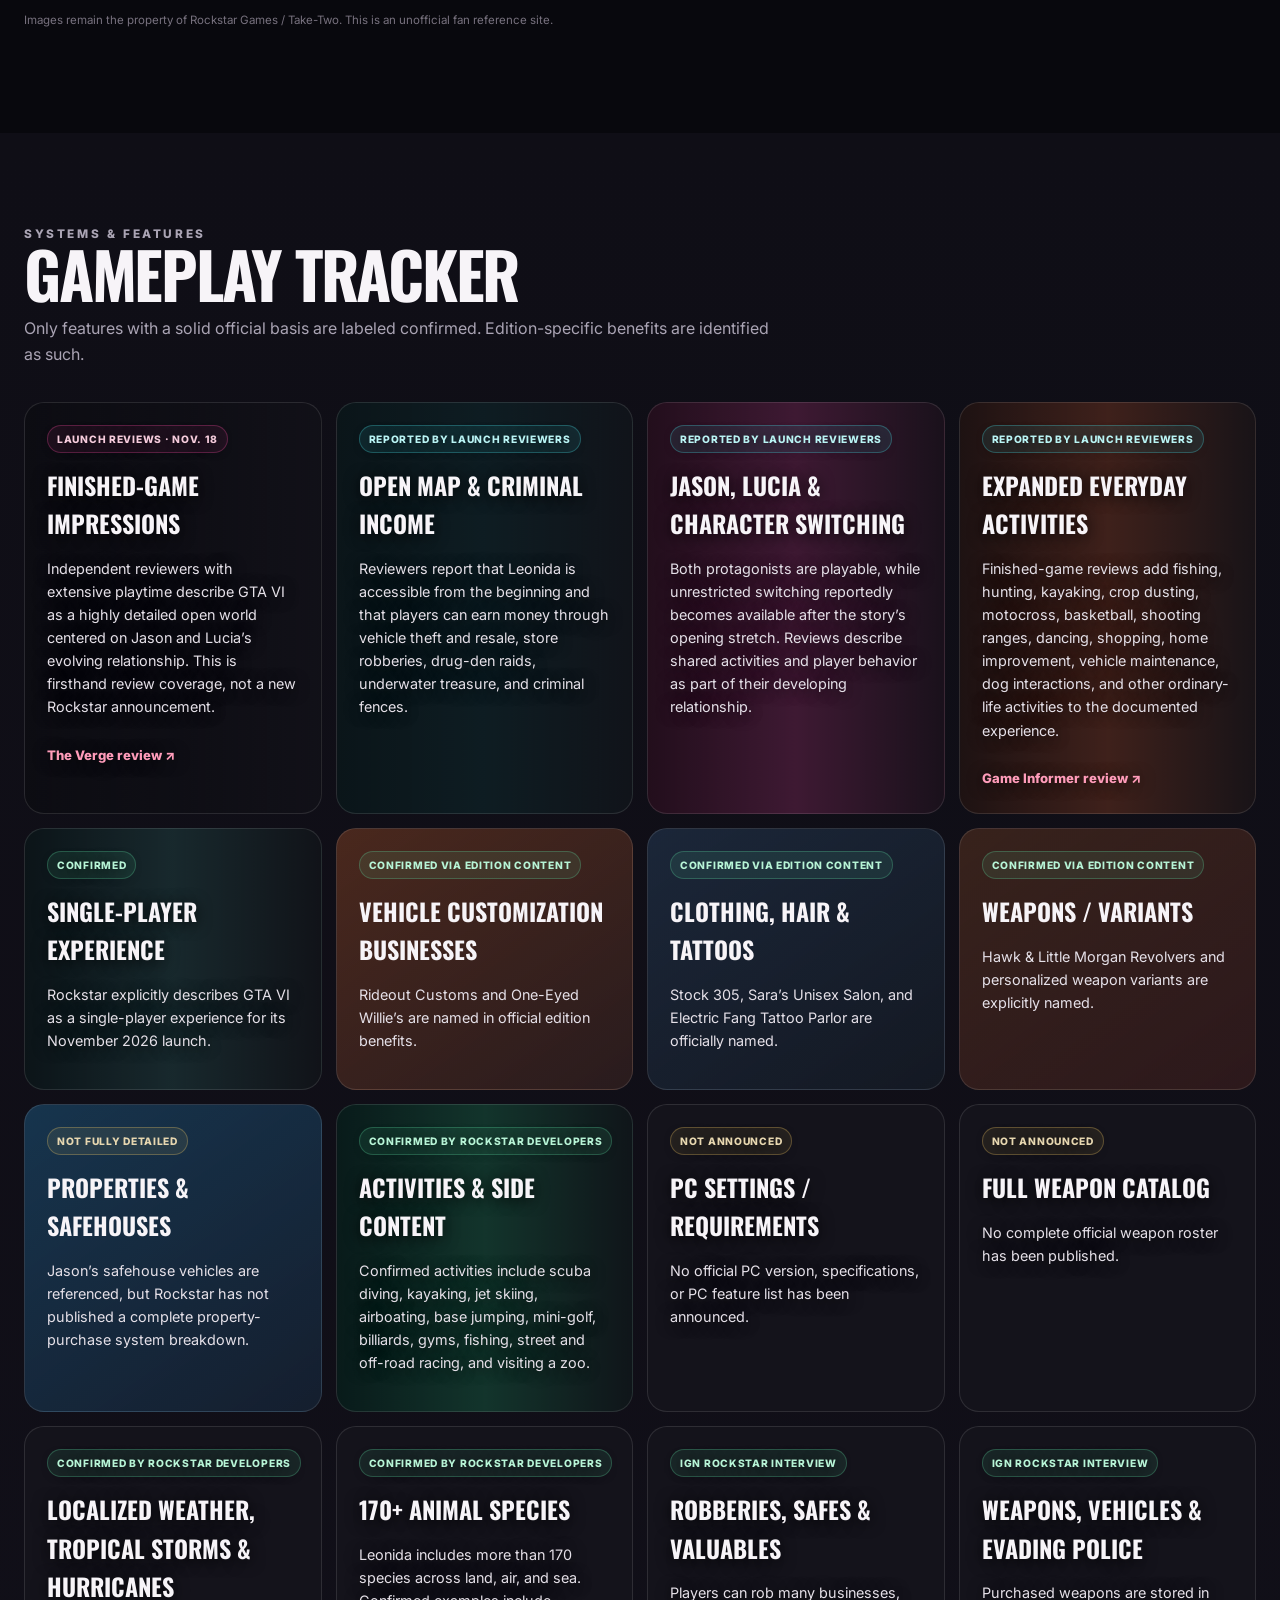
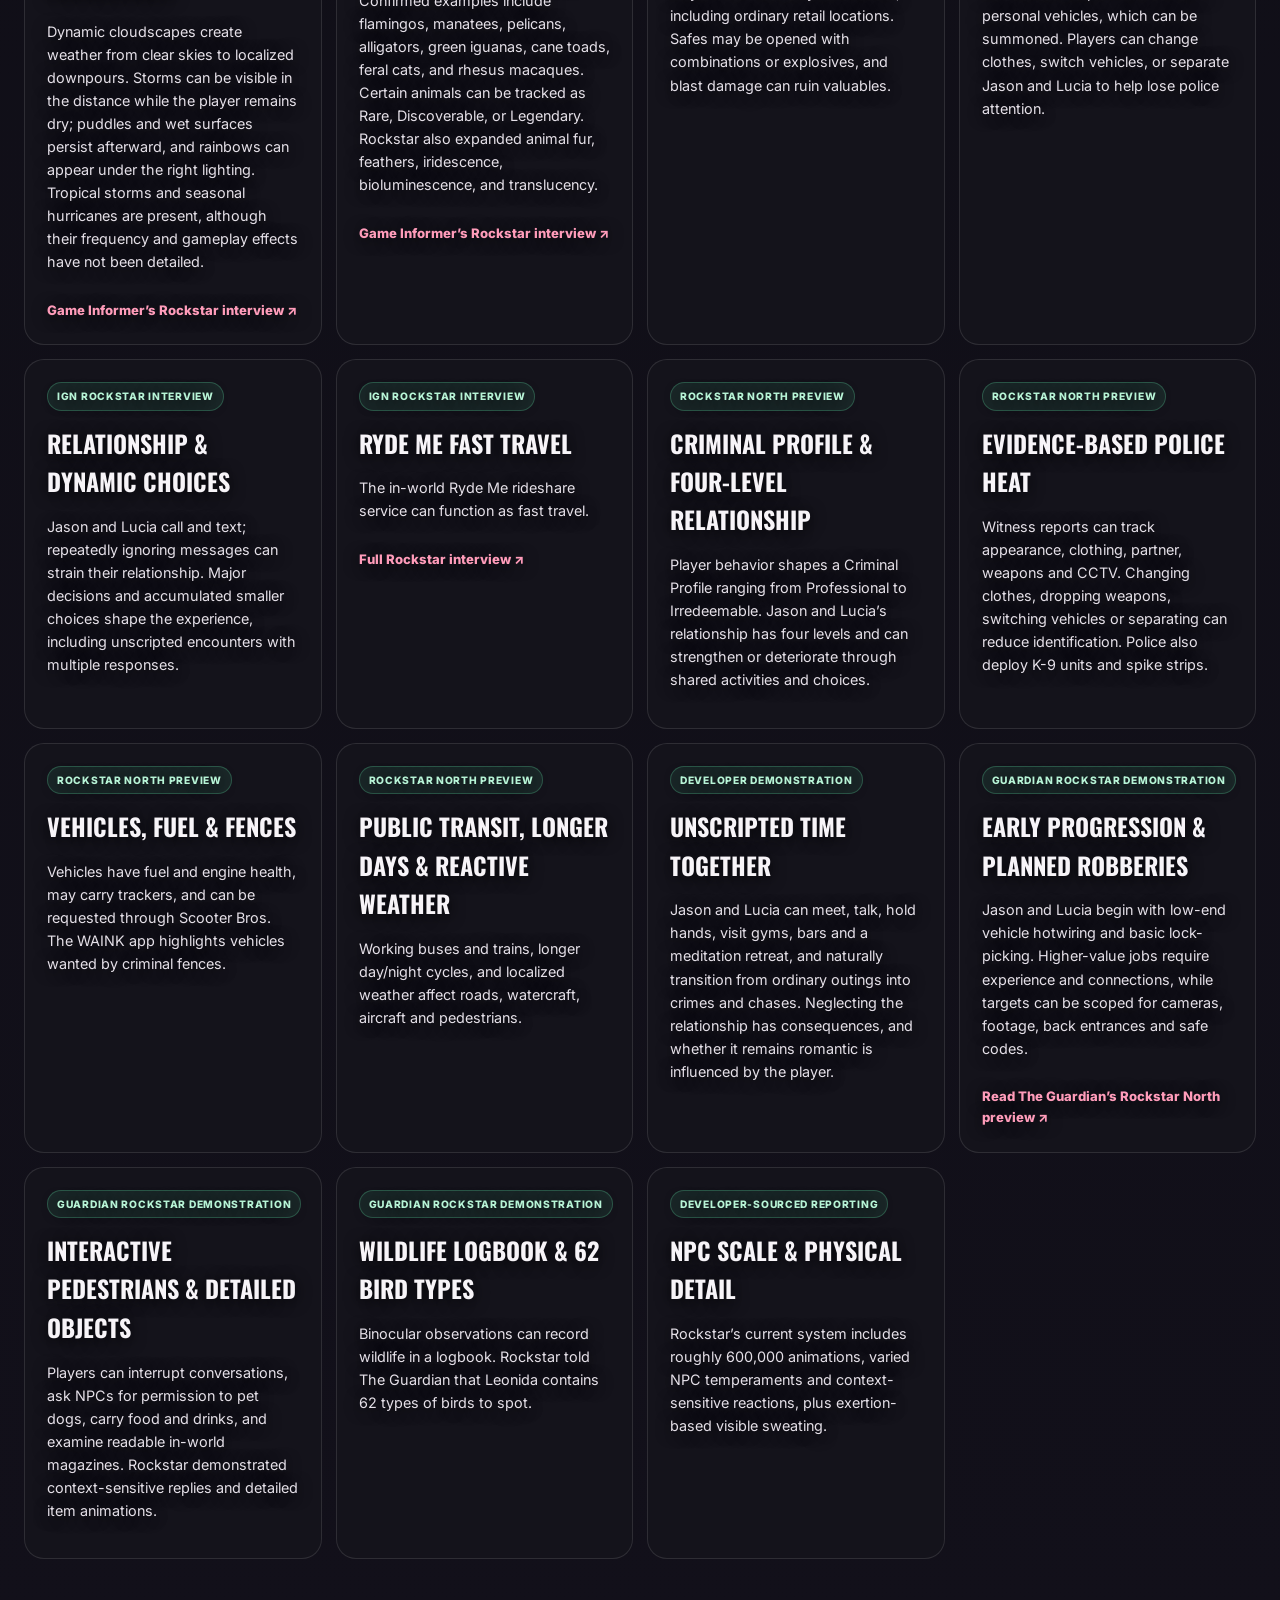
==== commit 863b0189: "Add November 18 GTA VI review findings" ====
--- a/index.html
+++ b/index.html
@@ -37,7 +37,7 @@
       <div class="hero-content">
         <div class="eyebrow-row">
           <span class="status confirmed">Confirmed hub</span>
-          <span class="status updated">Updated Nov. 15, 2026</span>
+          <span class="status updated">Updated Nov. 18, 2026</span>
         </div>
         <p class="kicker">VICE CITY. LEONIDA. EVERYTHING WE ACTUALLY KNOW.</p>
         <h1>EVERYTHING<br><span>GTA VI</span></h1>
@@ -339,6 +339,10 @@
         <p>Only features with a solid official basis are labeled confirmed. Edition-specific benefits are identified as such.</p>
       </div>
       <div class="systems-grid">
+        <article><span class="status updated">Launch reviews · Nov. 18</span><h3>Finished-game impressions</h3><p>Independent reviewers with extensive playtime describe GTA VI as a highly detailed open world centered on Jason and Lucia’s evolving relationship. This is firsthand review coverage, not a new Rockstar announcement.</p><a class="source-link" href="https://www.theverge.com/games/1035801/grand-theft-auto-6-review" target="_blank" rel="noopener">The Verge review ↗</a></article>
+        <article><span class="status partial">Reported by launch reviewers</span><h3>Open map & criminal income</h3><p>Reviewers report that Leonida is accessible from the beginning and that players can earn money through vehicle theft and resale, store robberies, drug-den raids, underwater treasure, and criminal fences.</p></article>
+        <article><span class="status partial">Reported by launch reviewers</span><h3>Jason, Lucia & character switching</h3><p>Both protagonists are playable, while unrestricted switching reportedly becomes available after the story’s opening stretch. Reviews describe shared activities and player behavior as part of their developing relationship.</p></article>
+        <article><span class="status partial">Reported by launch reviewers</span><h3>Expanded everyday activities</h3><p>Finished-game reviews add fishing, hunting, kayaking, crop dusting, motocross, basketball, shooting ranges, dancing, shopping, home improvement, vehicle maintenance, dog interactions, and other ordinary-life activities to the documented experience.</p><a class="source-link" href="https://gameinformer.com/review/grand-theft-auto-vi/outrageous-fortune" target="_blank" rel="noopener">Game Informer review ↗</a></article>
         <article><span class="status confirmed">Confirmed</span><h3>Single-player experience</h3><p>Rockstar explicitly describes GTA VI as a single-player experience for its November 2026 launch.</p></article>
         <article><span class="status confirmed">Confirmed via edition content</span><h3>Vehicle customization businesses</h3><p>Rideout Customs and One-Eyed Willie’s are named in official edition benefits.</p></article>
         <article><span class="status confirmed">Confirmed via edition content</span><h3>Clothing, hair & tattoos</h3><p>Stock 305, Sara’s Unisex Salon, and Electric Fang Tattoo Parlor are officially named.</p></article>
@@ -447,6 +451,9 @@
             <tr><td>Macca &amp; Friends</td><td><span class="status confirmed">Confirmed</span></td><td>Animated Weazel program following Macca the Gator and his wetland friends across Leonida</td></tr>
             <tr><td>Standard boxed edition</td><td><span class="status confirmed">Confirmed</span></td><td>Download code rather than a game disc, plus a double-sided A3 artwork poster; no traditional physical map in the box</td></tr>
             <tr><td>Printable cover art and Leonida map</td><td><span class="status confirmed">Confirmed</span></td><td>Free official download coming November 19</td></tr>
+            <tr><td>Review embargo</td><td><span class="status confirmed">Lifted</span></td><td>Independent reviews were published November 18, 2026</td></tr>
+            <tr><td>Whole-map access</td><td><span class="status partial">Reported by reviewers</span></td><td>Launch reviewers say Leonida is accessible from the beginning</td></tr>
+            <tr><td>Additional activities</td><td><span class="status partial">Reported by reviewers</span></td><td>Reviews describe hunting, kayaking, crop dusting, motocross, basketball, shooting ranges, dancing, shopping, home improvement and more</td></tr>
             <tr><td>PC release window</td><td><span class="status unknown">Reported</span></td><td>GamesBeat sources target Q1 2027; Rockstar has not announced PC</td></tr>
             <tr><td>GTA VI Online timing</td><td><span class="status unknown">Reported</span></td><td>Bloomberg expects 2027; Rockstar declined to discuss it</td></tr>
           </tbody>
@@ -457,6 +464,7 @@
     <section id="news" class="content-section section-pad">
       <div class="section-heading"><p class="kicker">OFFICIAL TIMELINE</p><h2>Key GTA VI Updates</h2></div>
       <div class="timeline">
+        <article><time>Nov 18, 2026</time><div><h3>GTA VI launch reviews are published</h3><p>Firsthand reviews of the finished game report full-map access from the beginning, numerous legal and criminal side activities, a reactive open world, and a relationship-driven structure for Jason and Lucia. These details are attributed to independent reviewers rather than presented as new Rockstar announcements.</p><a href="https://www.theverge.com/games/1035801/grand-theft-auto-6-review" target="_blank" rel="noopener">The Verge ↗</a> · <a href="https://gameinformer.com/review/grand-theft-auto-vi/outrageous-fortune" target="_blank" rel="noopener">Game Informer ↗</a> · <a href="https://arstechnica.com/gaming/2026/11/grand-theft-auto-vi-the-ars-technica-review/" target="_blank" rel="noopener">Ars Technica ↗</a> · <a href="https://www.theguardian.com/games/2026/nov/18/grand-theft-auto-vi-gta-6-review-playstation-rockstar" target="_blank" rel="noopener">The Guardian ↗</a></div></article>
         <article><time>Nov 15, 2026</time><div><h3>The Guardian publishes its full Rockstar North gameplay preview</h3><p>The hands-on demonstration confirms player-influenced relationship outcomes, mostly free character switching, early lock-picking and vehicle progression, planned robberies, interactive pedestrians, readable objects, and a wildlife logbook with 62 bird types.</p><a href="https://www.theguardian.com/games/ng-interactive/2026/nov/15/grand-theft-auto-vi-inside-rockstar-games" target="_blank" rel="noopener">Read The Guardian’s preview ↗</a></div></article>
         <article><time>Nov 13, 2026</time><div><h3>Macca &amp; Friends receives its first teaser</h3><p>The Rockstar-supplied teaser introduces an animated Weazel program about Macca the Gator and his wetland friends traveling across Leonida.</p><a href="https://www.gematsu.com/2026/11/grand-theft-auto-vi-in-game-animated-series-macca-friends-teaser-trailer" target="_blank" rel="noopener">Watch through Gematsu ↗</a></div></article>
         <article><time>Nov 13, 2026</time><div><h3>Standard boxed copies begin arriving</h3><p>Delivered boxes contain a download code, an empty disc spindle and a double-sided A3 artwork poster. The traditional physical map is not included in the standard box.</p><a href="https://www.independent.co.uk/bulletin/culture/gta-6-physical-copies-cost-b3084600.html" target="_blank" rel="noopener">Read The Independent’s report ↗</a></div></article>
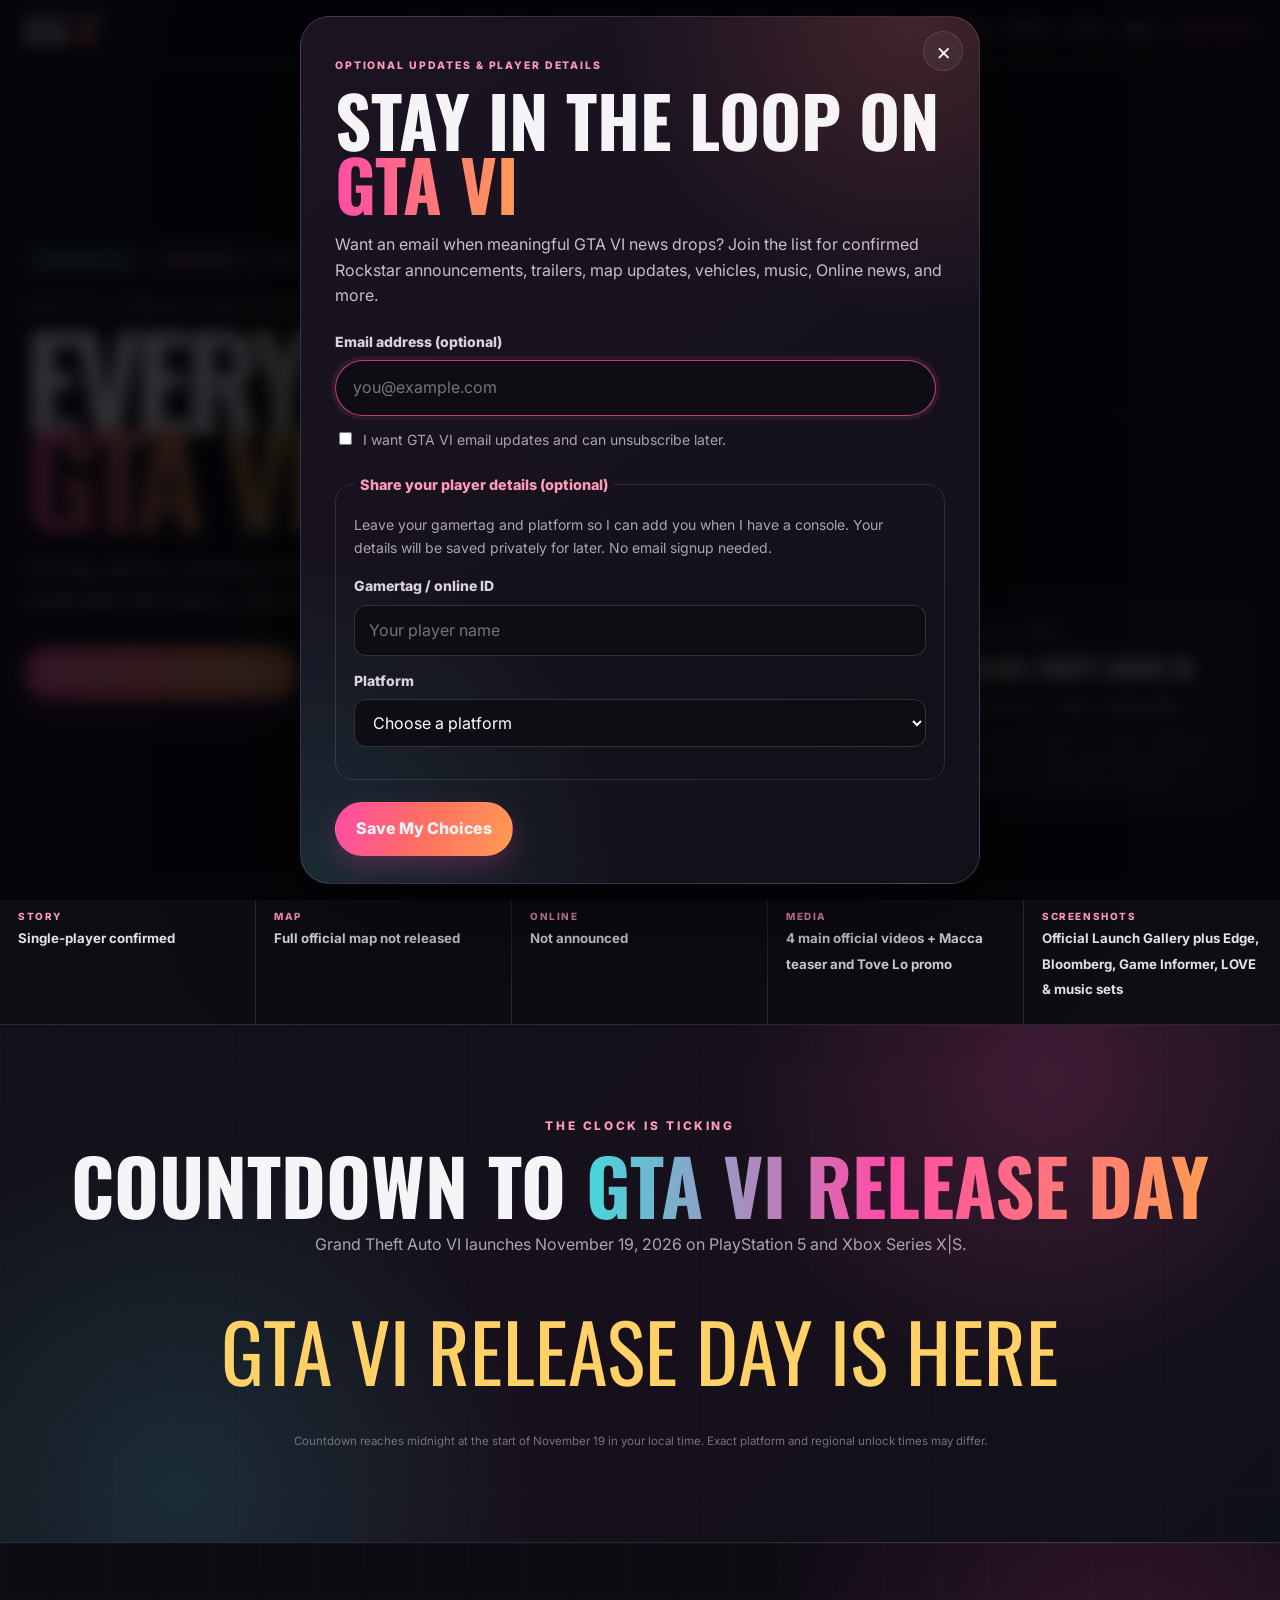
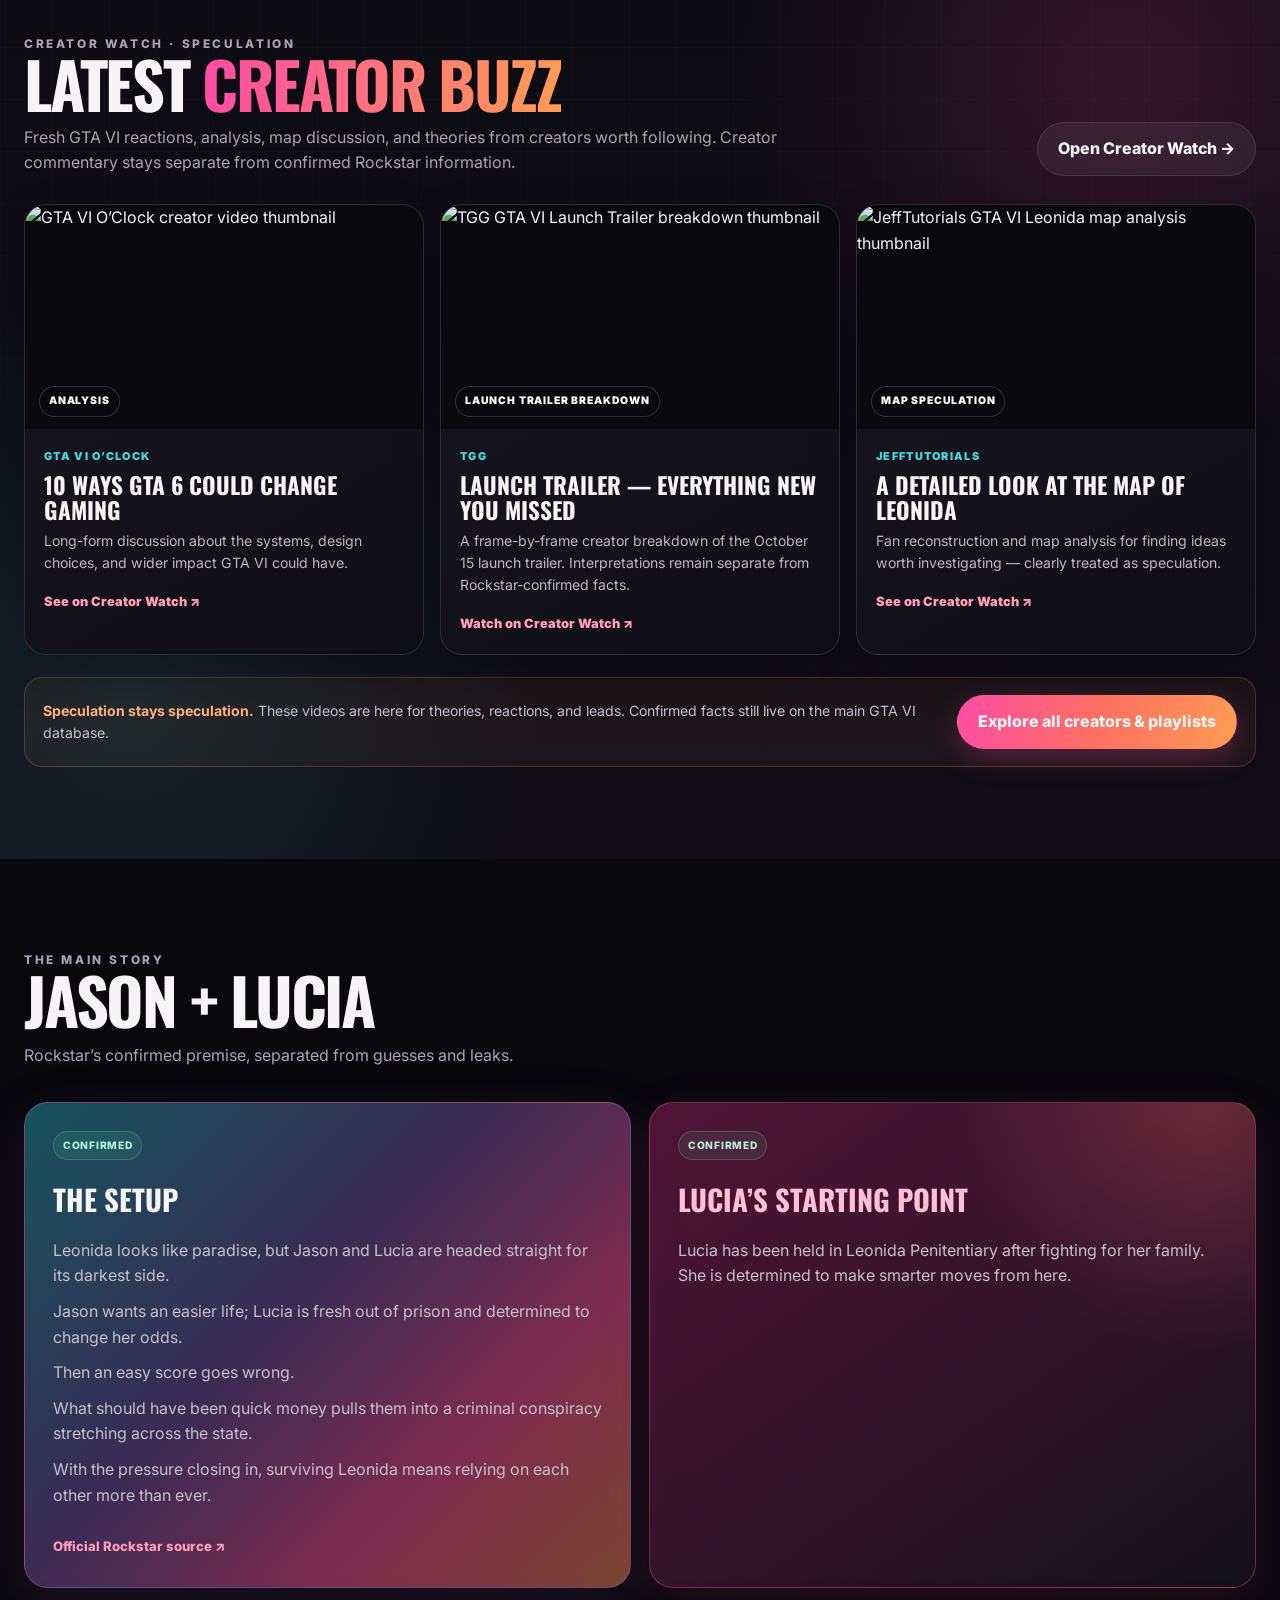
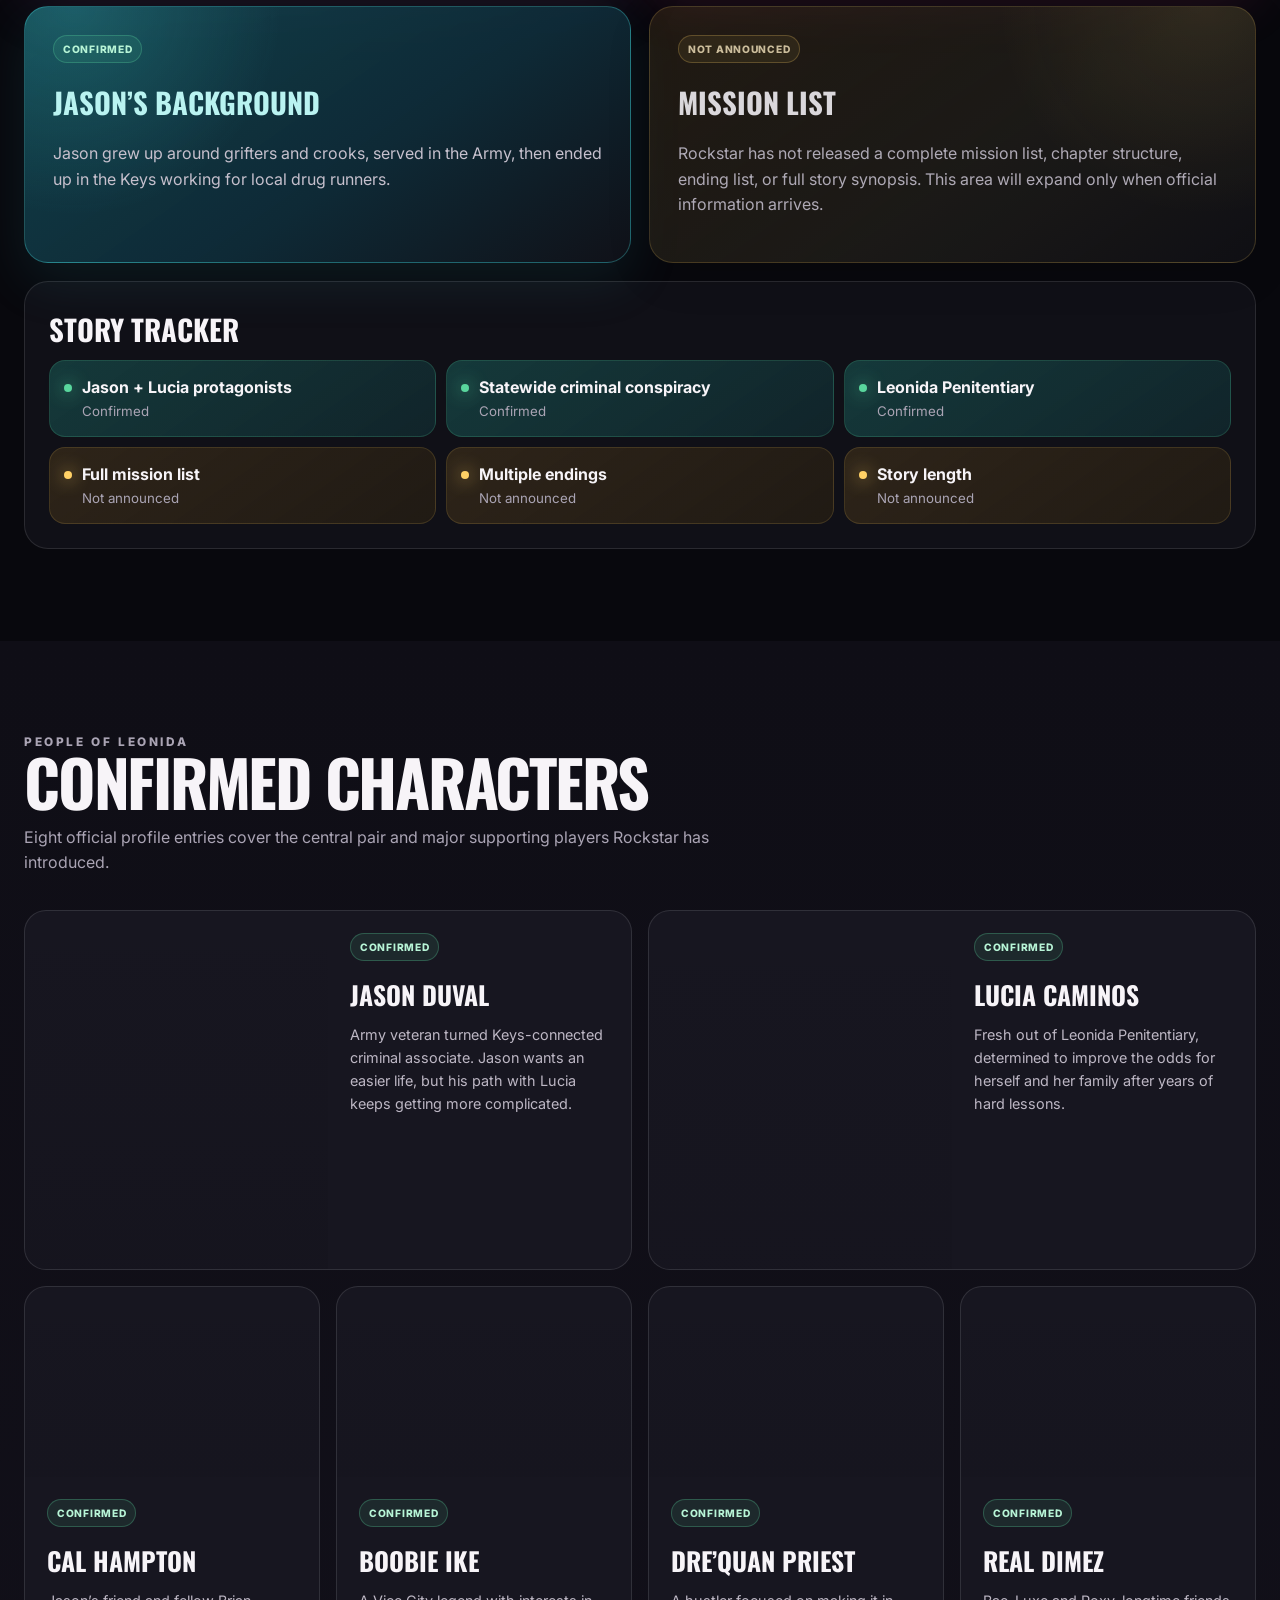
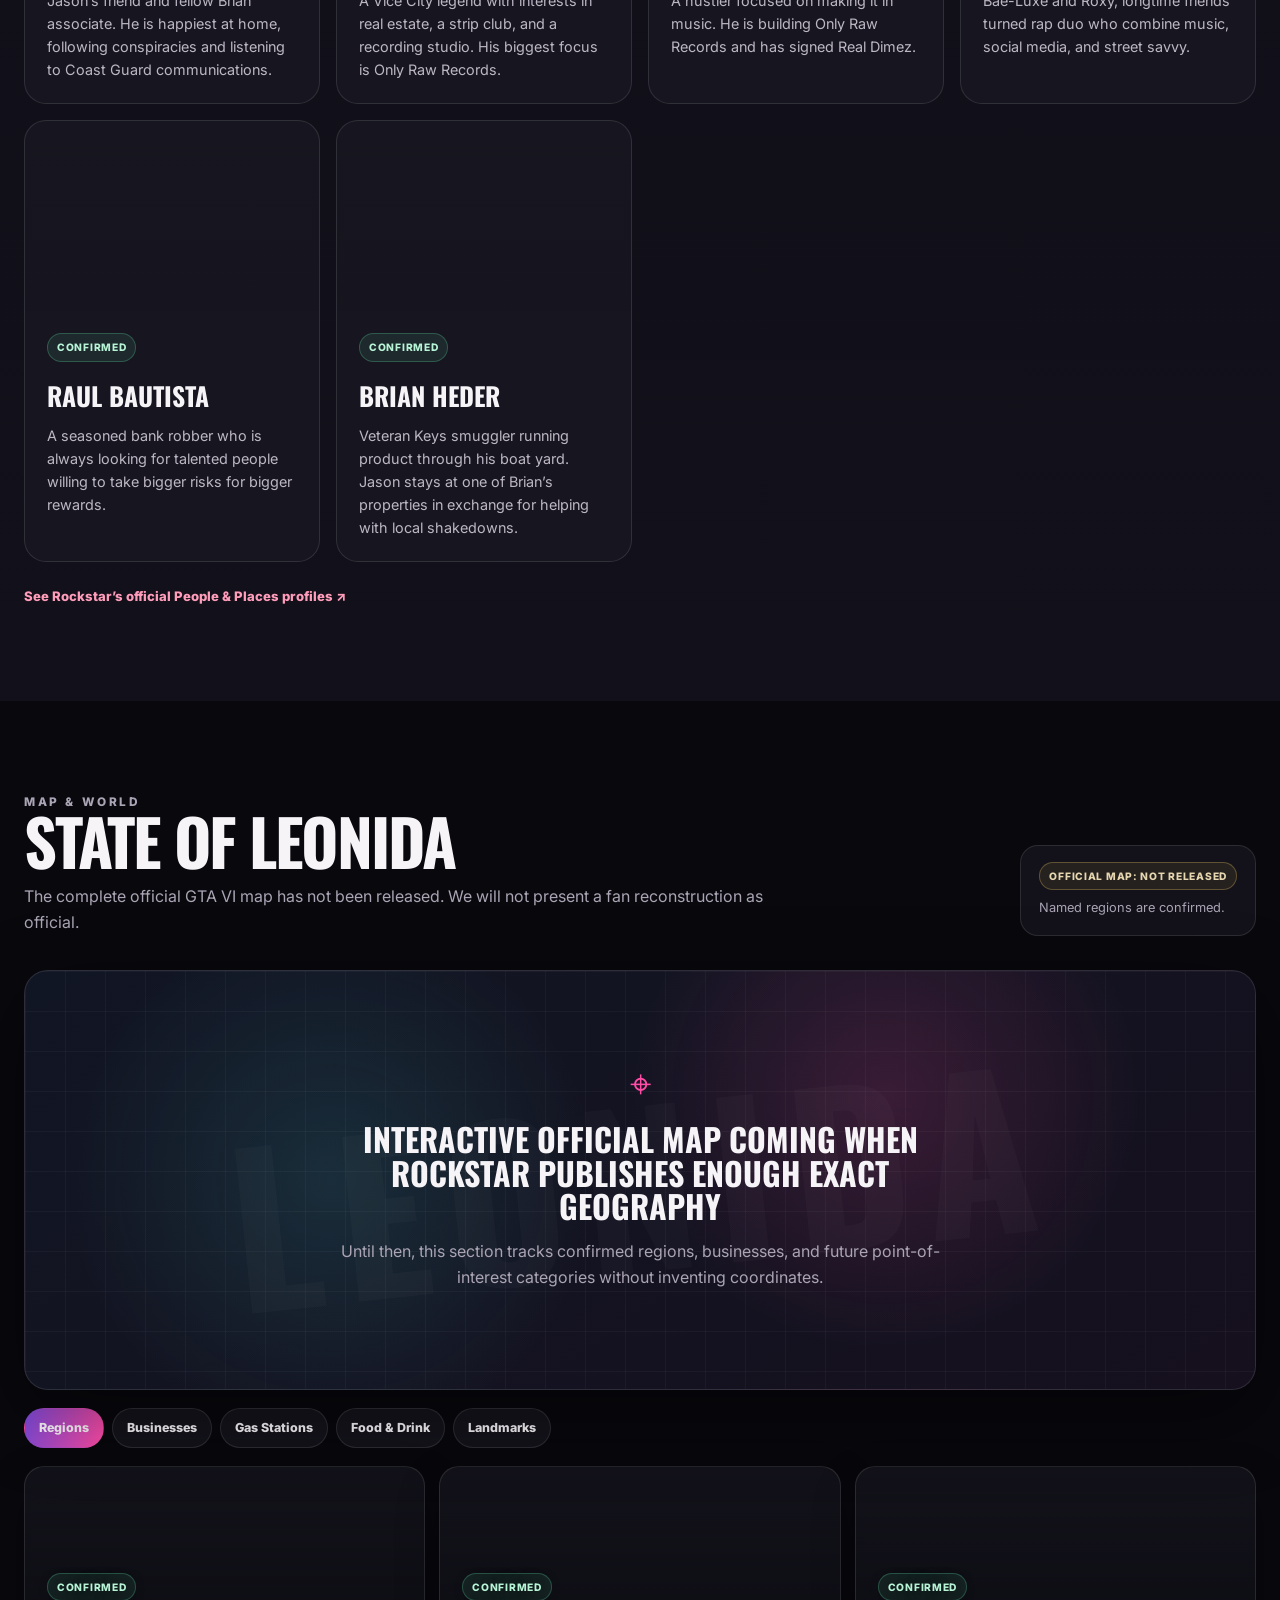
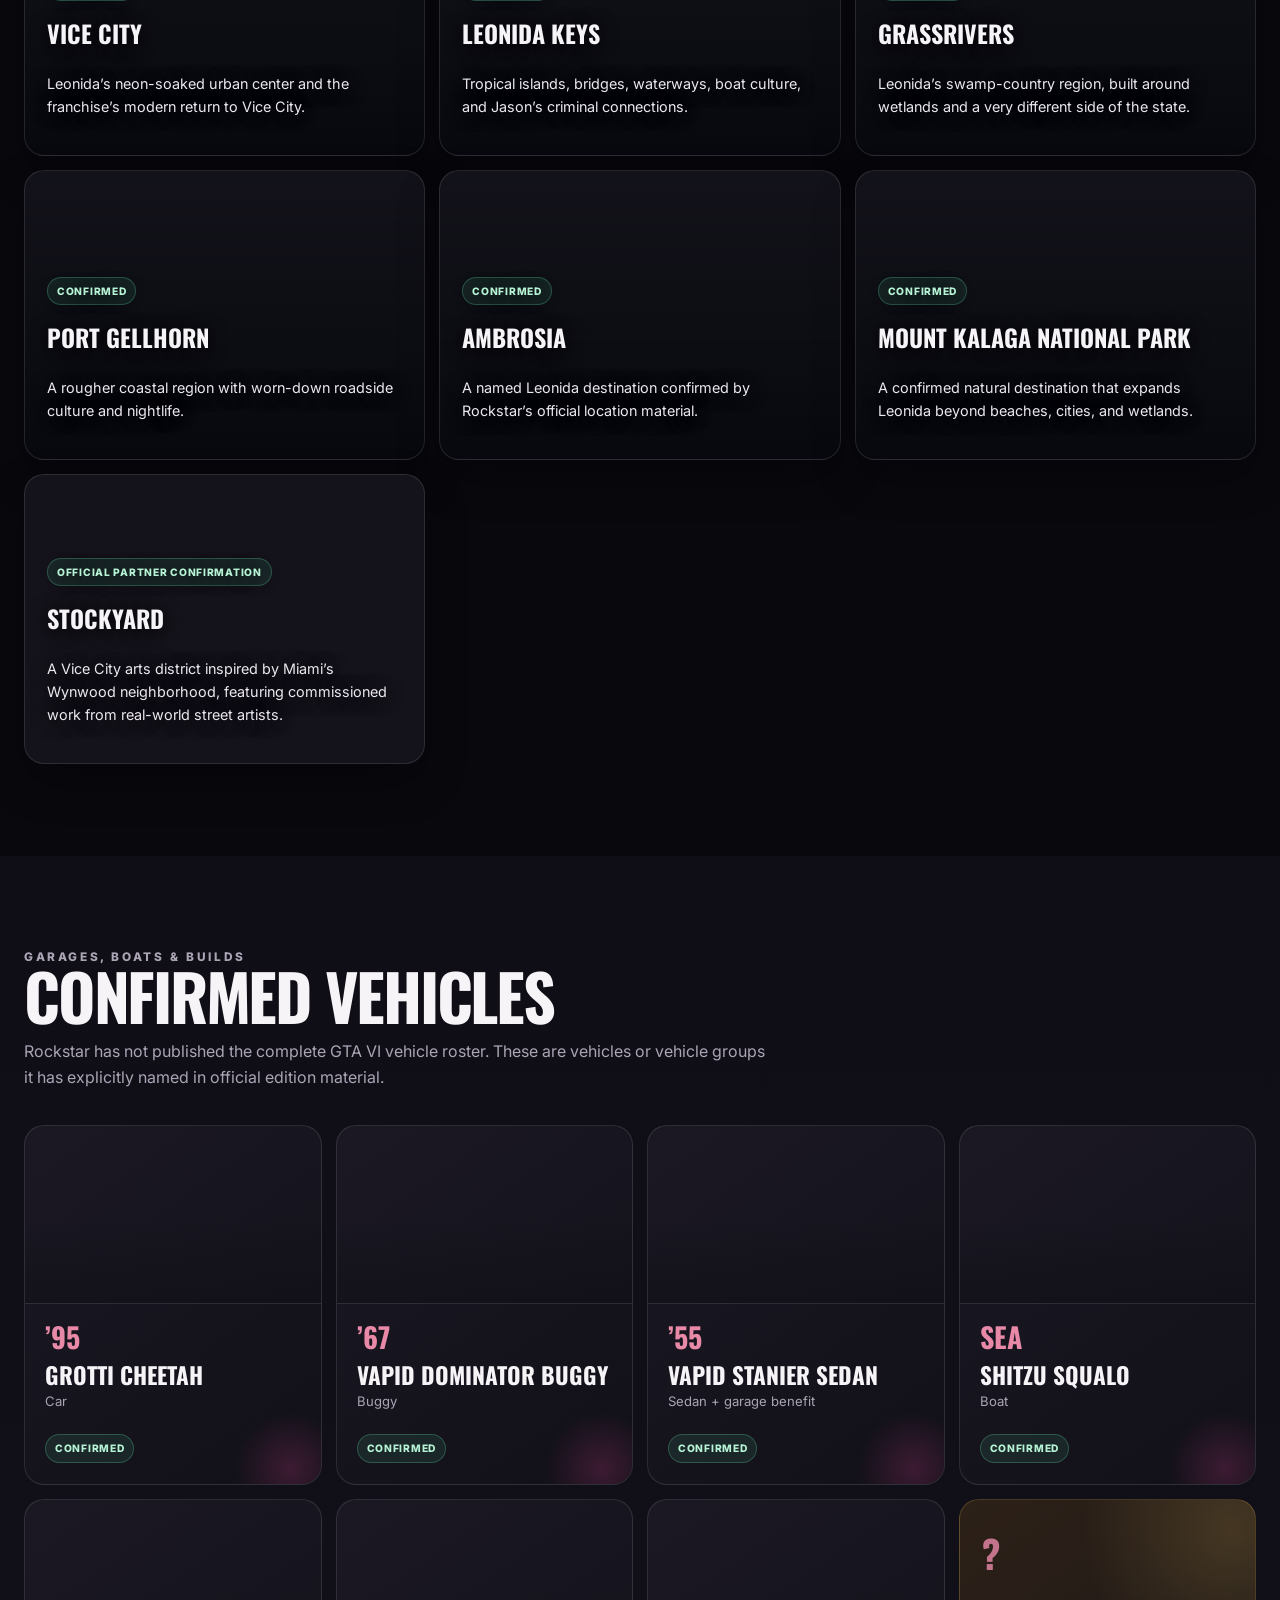
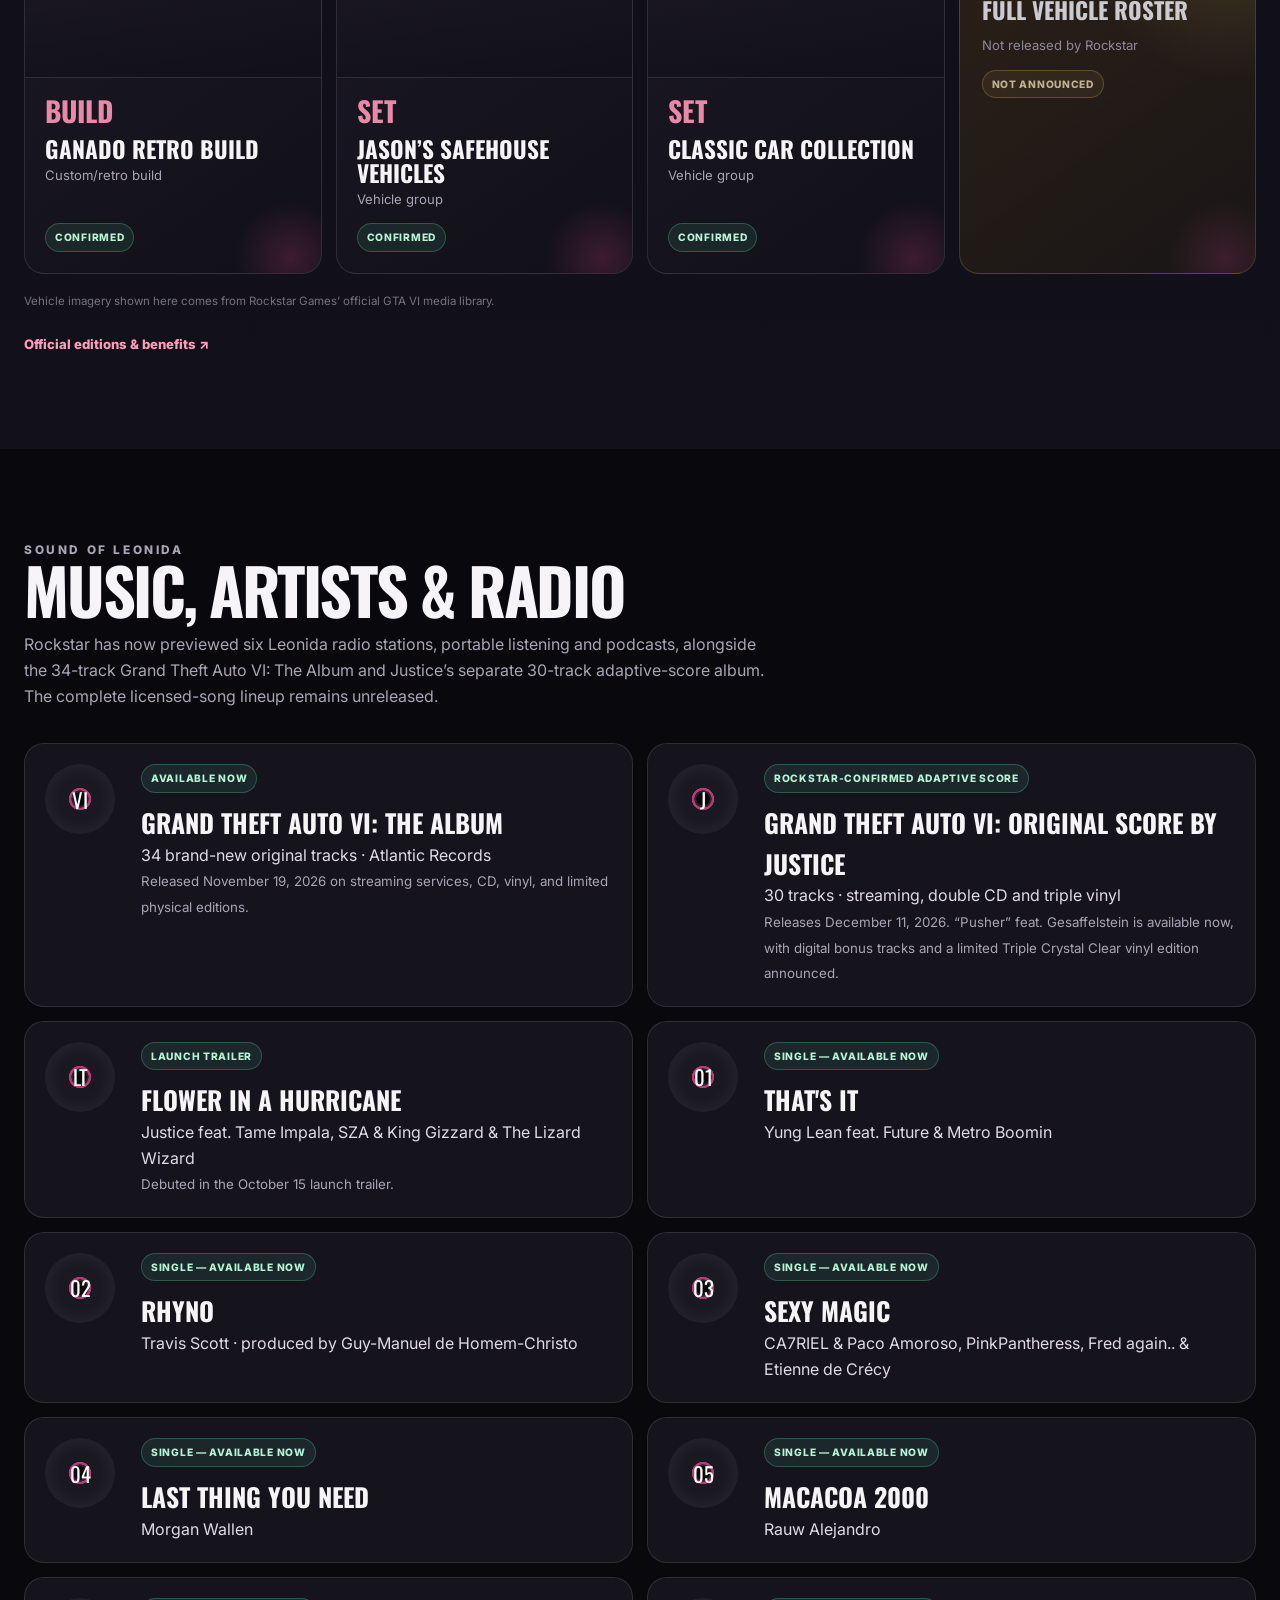
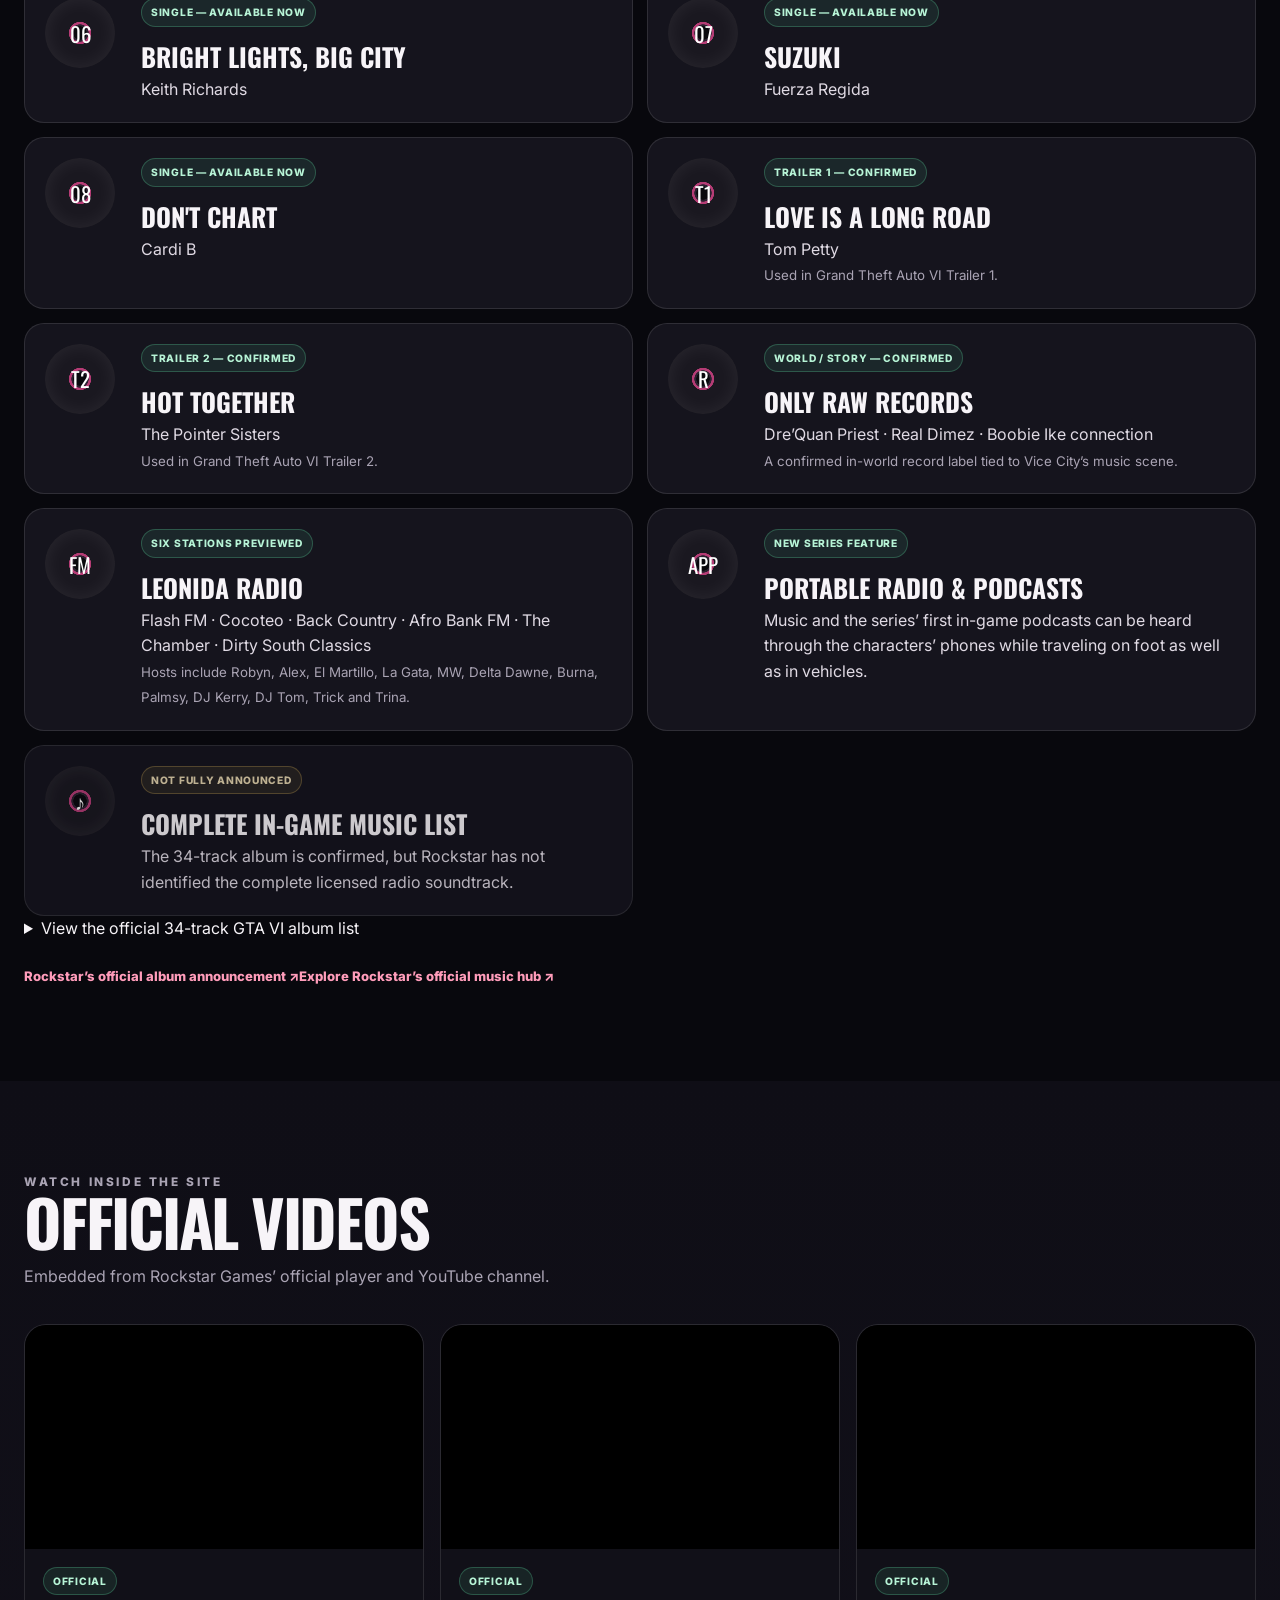
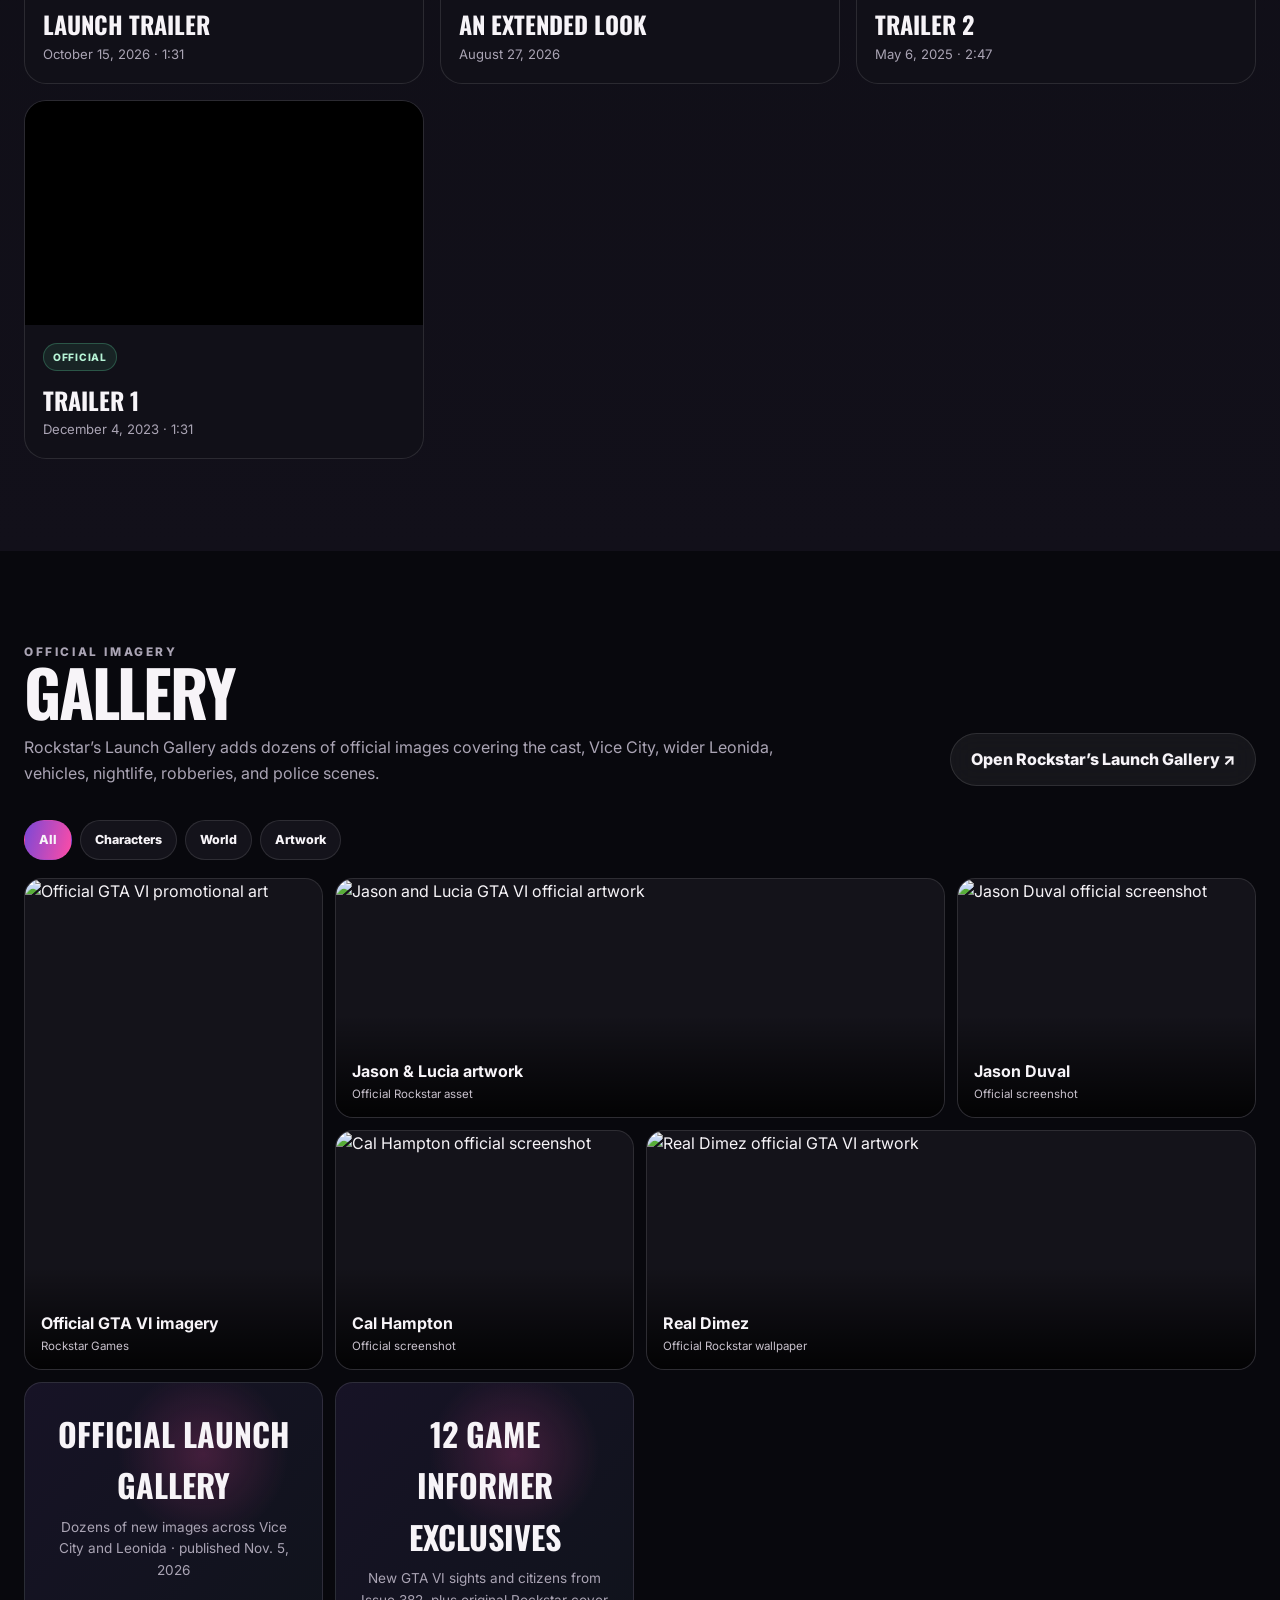
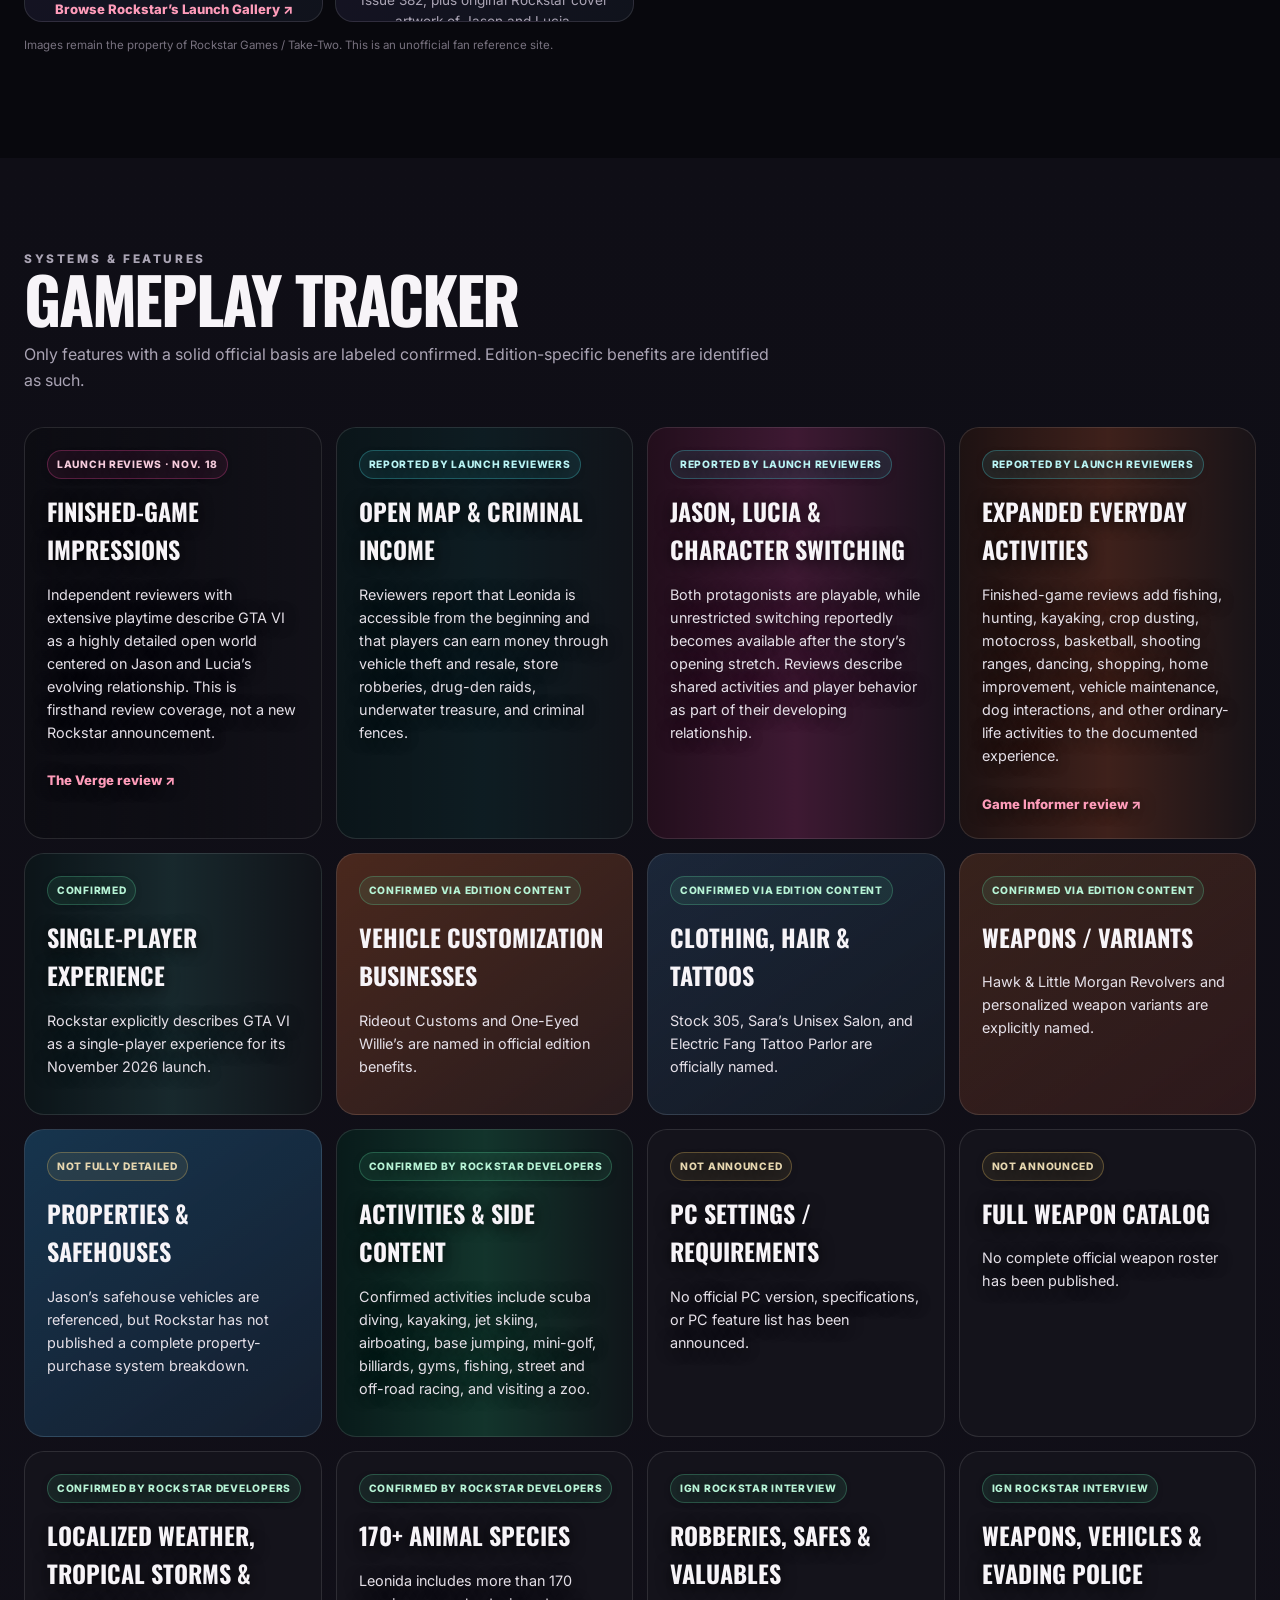
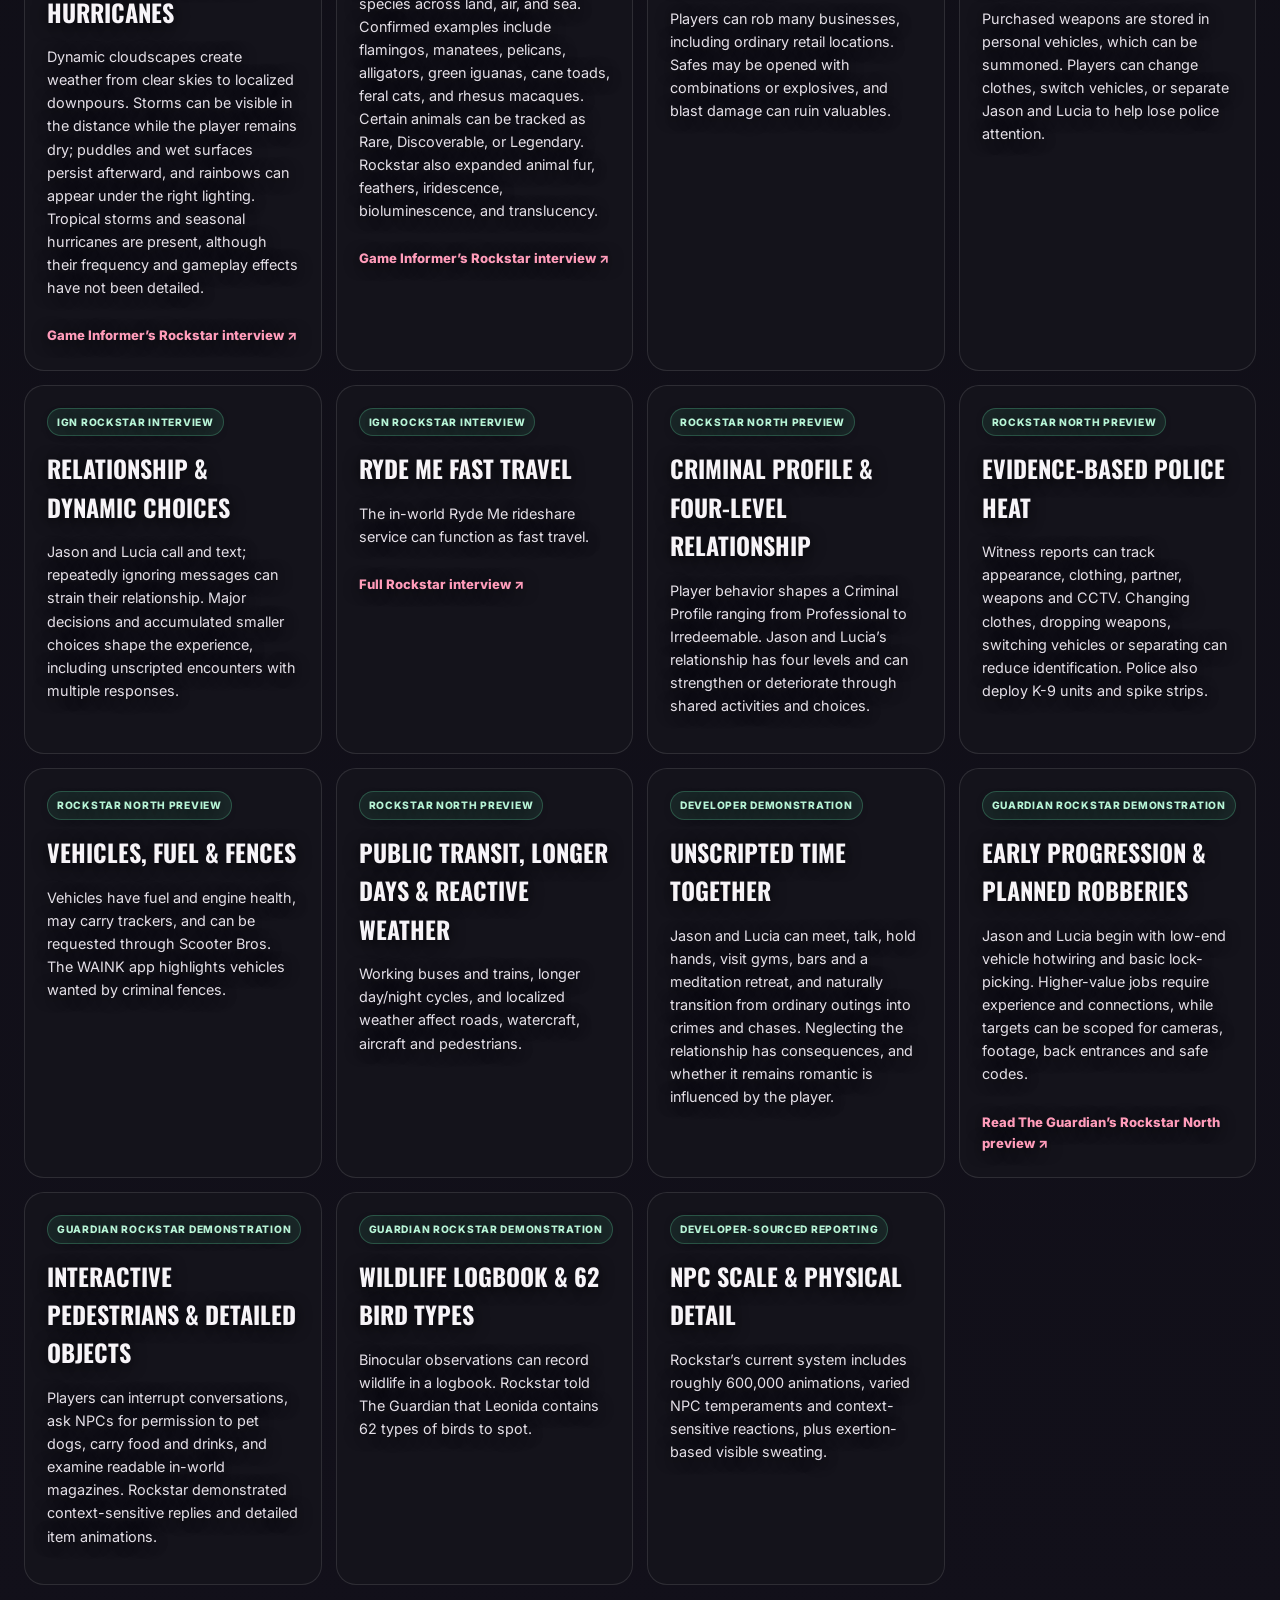
==== commit 279448a3: "Update site for GTA VI launch day" ====
--- a/index.html
+++ b/index.html
@@ -48,10 +48,10 @@
         </div>
       </div>
       <div class="release-card glass">
-        <span class="mini-label">RELEASE</span>
-        <strong>NOVEMBER 19, 2026</strong>
+        <span class="mini-label">AVAILABLE NOW</span>
+        <strong>GRAND THEFT AUTO VI</strong>
         <span>PlayStation 5 · Xbox Series X|S</span>
-        <small>Pre-load available now · Targets 30 FPS · Up to 212 GB depending on device · PC version not officially announced.</small>
+        <small>Released November 19, 2026 · Targets 30 FPS · Up to 212 GB depending on device · PC version not officially announced.</small>
       </div>
     </section>
 
@@ -261,7 +261,7 @@
         <p>Rockstar has now previewed six Leonida radio stations, portable listening and podcasts, alongside the 34-track Grand Theft Auto VI: The Album and Justice’s separate 30-track adaptive-score album. The complete licensed-song lineup remains unreleased.</p>
       </div>
       <div class="music-grid">
-        <article class="music-card"><span class="disc">VI</span><div><span class="status confirmed">Rockstar-confirmed</span><h3>Grand Theft Auto VI: The Album</h3><p>34 brand-new original tracks · Atlantic Records</p><small>Releases November 19, 2026 alongside GTA VI. CD, vinyl, and limited physical editions have also been announced.</small></div></article>
+        <article class="music-card"><span class="disc">VI</span><div><span class="status confirmed">Available now</span><h3>Grand Theft Auto VI: The Album</h3><p>34 brand-new original tracks · Atlantic Records</p><small>Released November 19, 2026 on streaming services, CD, vinyl, and limited physical editions.</small></div></article>
         <article class="music-card"><span class="disc">J</span><div><span class="status confirmed">Rockstar-confirmed adaptive score</span><h3>Grand Theft Auto VI: Original Score by Justice</h3><p>30 tracks · streaming, double CD and triple vinyl</p><small>Releases December 11, 2026. “Pusher” feat. Gesaffelstein is available now, with digital bonus tracks and a limited Triple Crystal Clear vinyl edition announced.</small></div></article>
         <article class="music-card"><span class="disc">LT</span><div><span class="status confirmed">Launch Trailer</span><h3>Flower in a Hurricane</h3><p>Justice feat. Tame Impala, SZA &amp; King Gizzard &amp; The Lizard Wizard</p><small>Debuted in the October 15 launch trailer.</small></div></article>
         <article class="music-card"><span class="disc">01</span><div><span class="status confirmed">Single — available now</span><h3>That's It</h3><p>Yung Lean feat. Future &amp; Metro Boomin</p></div></article>
@@ -279,6 +279,46 @@
         <article class="music-card"><span class="disc">APP</span><div><span class="status confirmed">New series feature</span><h3>Portable Radio & Podcasts</h3><p>Music and the series’ first in-game podcasts can be heard through the characters’ phones while traveling on foot as well as in vehicles.</p></div></article>
         <article class="music-card dim"><span class="disc">♪</span><div><span class="status unknown">Not fully announced</span><h3>Complete In-Game Music List</h3><p>The 34-track album is confirmed, but Rockstar has not identified the complete licensed radio soundtrack.</p></div></article>
       </div>
+      <details class="album-tracklist-panel">
+        <summary>View the official 34-track GTA VI album list</summary>
+        <ol class="album-tracklist">
+          <li><b>Starting From Zero</b> — Justice feat. Michael McDonald</li>
+          <li><b>That's It</b> — Yung Lean feat. Future &amp; Metro Boomin</li>
+          <li><b>AHH YEA</b> — Playboi Carti</li>
+          <li><b>RHYNO</b> — Travis Scott</li>
+          <li><b>Sexy Magic</b> — CA7RIEL &amp; Paco Amoroso, PinkPantheress, Fred again.. &amp; Etienne de Crécy</li>
+          <li><b>Flower In A Hurricane</b> — Justice feat. Tame Impala, SZA &amp; King Gizzard &amp; The Lizard Wizard</li>
+          <li><b>Go Easy</b> — Dua Lipa</li>
+          <li><b>Last Thing You Need</b> — Morgan Wallen</li>
+          <li><b>X</b> — JHAYCO</li>
+          <li><b>Suzuki</b> — Fuerza Regida</li>
+          <li><b>Macacoa 2000</b> — Rauw Alejandro</li>
+          <li><b>Dance With Me</b> — A Boogie wit da Hoodie feat. elkan</li>
+          <li><b>Bigger</b> — Burna Boy</li>
+          <li><b>Count Up</b> — Gunna</li>
+          <li><b>Let's Rock</b> — Kodak Black &amp; Don Toliver</li>
+          <li><b>WAKIN UP FLEX</b> — Young Thug</li>
+          <li><b>IKYFL</b> — Tee Grizzley</li>
+          <li><b>TF?</b> — Don Toliver</li>
+          <li><b>Don't Chart</b> — Cardi B</li>
+          <li><b>GMA</b> — JT</li>
+          <li><b>Power Trip</b> — JENNIE</li>
+          <li><b>Blood In Your Eyes</b> — Tove Lo</li>
+          <li><b>Fast Emotion</b> — Zara Larsson</li>
+          <li><b>Sweet Like Candy</b> — Camila Cabello</li>
+          <li><b>Only One</b> — Fcukers</li>
+          <li><b>Sandunguea</b> — Arca</li>
+          <li><b>TRDWFE</b> — Rina Sawayama</li>
+          <li><b>All Again</b> — Rose Gray</li>
+          <li><b>Crazy For You</b> — Lana Del Rey</li>
+          <li><b>Largate</b> — Kali Uchis &amp; Helado Negro</li>
+          <li><b>NO ME BUSQUES</b> — Omar Apollo</li>
+          <li><b>Bright Lights, Big City</b> — Keith Richards</li>
+          <li><b>Stone Kold Krazy Luuv</b> — Jesse Johnson &amp; DāM-FunK</li>
+          <li><b>Overtown Lights</b> — Stanley Clarke, Yussef Dayes &amp; Robert Glasper</li>
+        </ol>
+        <a class="source-link" href="https://www.gtavi-thealbum.com/products/grand-theft-auto-vi-the-album-marble-pink-blue-vinyl-indie-exclusive" target="_blank" rel="noopener">Official album store and track list ↗</a>
+      </details>
       <a class="source-link large" href="https://www.rockstargames.com/newswire/article/7599a881942544/announcing-grand-theft-auto-vi-the-album-coming-november-19" target="_blank" rel="noopener">Rockstar’s official album announcement ↗</a><a class="source-link large" href="https://www.rockstargames.com/VI/music/flash-fm" target="_blank" rel="noopener">Explore Rockstar’s official music hub ↗</a>
     </section>
 
@@ -374,7 +414,7 @@
       <div class="online-content">
         <p class="kicker">MULTIPLAYER</p>
         <h2>GTA VI<br><span>ONLINE</span></h2>
-        <div class="coming-soon">COMING SOON</div>
+        <div class="coming-soon">NOT ANNOUNCED</div>
         <p>Rockstar has not announced GTA VI multiplayer / GTA VI Online details. Bloomberg reports that an online component is expected in 2027, but Rockstar declined to discuss it; that window remains credible reporting, not confirmation.</p>
         <div class="online-status-grid">
           <div><span>Multiplayer mode</span><b>Not announced</b></div>
@@ -390,9 +430,9 @@
     <section id="editions" class="content-section section-pad">
       <div class="section-heading"><p class="kicker">BUYING INFO</p><h2>Release & Editions</h2></div>
       <div class="edition-grid">
-        <article class="edition-card"><span class="status confirmed">Confirmed</span><h3>Standard Edition</h3><p>Digital or code-in-box. Rockstar’s physical version contains a download code rather than a disc.</p><ul><li>Release: Nov. 19, 2026</li><li>Pre-load: Nov. 12, 2026</li><li>PS5 / Xbox Series X|S</li></ul></article>
+        <article class="edition-card"><span class="status confirmed">Available now</span><h3>Standard Edition</h3><p>Digital or code-in-box. Rockstar’s physical version contains a download code rather than a disc.</p><ul><li>Released: Nov. 19, 2026</li><li>PS5 / Xbox Series X|S</li><li>Up to 212 GB depending on device</li></ul></article>
         <article class="edition-card premium"><span class="status confirmed">Confirmed</span><h3>Ultimate Edition</h3><p>Includes extra vehicles, weapons, apparel, style businesses, and story-threaded premium content listed by Rockstar.</p><ul><li>’95 Grotti Cheetah</li><li>Hawk & Little Morgan Revolvers</li><li>Rideout Customs / Sara’s Salon / more</li></ul></article>
-        <article class="edition-card"><span class="status confirmed">Pre-order</span><h3>Vintage Vice City Pack</h3><p>Available for qualifying pre-orders/purchases before November 20, including the ’55 Vapid Stanier, outfits/hairstyles, and an exclusive weapon pattern.</p></article>
+        <article class="edition-card"><span class="status confirmed">Launch offer through Nov. 19</span><h3>Vintage Vice City Pack</h3><p>Available for qualifying pre-orders/purchases before November 20, including the ’55 Vapid Stanier, outfits/hairstyles, and an exclusive weapon pattern.</p></article>
         <article class="edition-card collectible"><span class="status confirmed">Collector merchandise</span><h3>The Goodtime State – Vice City Collection</h3><p>A $399.99 limited merchandise set inspired by Leonida’s Macca the Gator TV show. <strong>GTA VI is sold separately and is not included.</strong></p><ul><li>Macca the Gator figure</li><li>Oakley Frogskins sunglasses and New Era cap</li><li>Leonida Keys crossbody bag</li><li>Double-sided Leonida map poster</li><li>Shot glass, mirror, pins, stickers, spoon and keychain</li></ul><a class="source-link" href="https://www.rockstargames.com/newswire/article/9k2a49ook82o57/pre-order-the-goodtime-state-vice-city-collection-now-while-supplies-l" target="_blank" rel="noopener">Official Rockstar announcement ↗</a></article>
       </div>
     </section>
@@ -417,7 +457,7 @@
         <table class="facts-table">
           <thead><tr><th>Topic</th><th>Status</th><th>What we know</th></tr></thead>
           <tbody>
-            <tr><td>Release date</td><td><span class="status confirmed">Confirmed</span></td><td>November 19, 2026</td></tr>
+            <tr><td>Launch status</td><td><span class="status confirmed">Available now</span></td><td>Released November 19, 2026 on PS5 and Xbox Series X|S</td></tr>
             <tr><td>PS5</td><td><span class="status confirmed">Confirmed</span></td><td>Launch platform</td></tr>
             <tr><td>Xbox Series X|S</td><td><span class="status confirmed">Confirmed</span></td><td>Launch platform</td></tr>
             <tr><td>PC version</td><td><span class="status unknown">Not announced</span></td><td>No official PC release details</td></tr>
@@ -425,7 +465,7 @@
             <tr><td>Vice City</td><td><span class="status confirmed">Confirmed</span></td><td>Major setting in Leonida</td></tr>
             <tr><td>Complete official map</td><td><span class="status unknown">Not released</span></td><td>Named regions exist, full map does not</td></tr>
             <tr><td>Full vehicle list</td><td><span class="status unknown">Not released</span></td><td>Only partial officially named vehicles so far</td></tr>
-            <tr><td>Complete soundtrack</td><td><span class="status unknown">Not released</span></td><td>Trailer music confirmed; full in-game soundtrack is not</td></tr>
+            <tr><td>GTA VI: The Album</td><td><span class="status confirmed">Available now</span></td><td>All 34 original album tracks are officially listed; the complete licensed in-game radio soundtrack remains unannounced</td></tr>
             <tr><td>GTA VI Online</td><td><span class="status unknown">Not announced</span></td><td>No official multiplayer details</td></tr>
             <tr><td>Cross-play</td><td><span class="status unknown">Not announced</span></td><td>No official confirmation</td></tr>
             <tr><td>Tropical storms & hurricanes</td><td><span class="status confirmed">Confirmed</span></td><td>Present in Leonida’s localized, persistent weather system</td></tr>
@@ -464,6 +504,7 @@
     <section id="news" class="content-section section-pad">
       <div class="section-heading"><p class="kicker">OFFICIAL TIMELINE</p><h2>Key GTA VI Updates</h2></div>
       <div class="timeline">
+        <article><time>Nov 19, 2026</time><div><h3>Grand Theft Auto VI launches worldwide</h3><p>GTA VI is now available on PlayStation 5 and Xbox Series X|S. The official 34-track album launches alongside the game, and Rockstar’s dedicated support hub covers purchase, activation, installation, story-mode play and error troubleshooting. GTA VI Online and a PC version remain unannounced.</p><a href="https://taketwointeractivesoftwareinc.gcs-web.com/news-releases/news-release-details/rockstar-games-announces-grand-theft-auto-vi-now-available" target="_blank" rel="noopener">Official Take-Two launch announcement ↗</a> · <a href="https://support.rockstargames.com/VI" target="_blank" rel="noopener">Rockstar Support ↗</a></div></article>
         <article><time>Nov 18, 2026</time><div><h3>GTA VI launch reviews are published</h3><p>Firsthand reviews of the finished game report full-map access from the beginning, numerous legal and criminal side activities, a reactive open world, and a relationship-driven structure for Jason and Lucia. These details are attributed to independent reviewers rather than presented as new Rockstar announcements.</p><a href="https://www.theverge.com/games/1035801/grand-theft-auto-6-review" target="_blank" rel="noopener">The Verge ↗</a> · <a href="https://gameinformer.com/review/grand-theft-auto-vi/outrageous-fortune" target="_blank" rel="noopener">Game Informer ↗</a> · <a href="https://arstechnica.com/gaming/2026/11/grand-theft-auto-vi-the-ars-technica-review/" target="_blank" rel="noopener">Ars Technica ↗</a> · <a href="https://www.theguardian.com/games/2026/nov/18/grand-theft-auto-vi-gta-6-review-playstation-rockstar" target="_blank" rel="noopener">The Guardian ↗</a></div></article>
         <article><time>Nov 15, 2026</time><div><h3>The Guardian publishes its full Rockstar North gameplay preview</h3><p>The hands-on demonstration confirms player-influenced relationship outcomes, mostly free character switching, early lock-picking and vehicle progression, planned robberies, interactive pedestrians, readable objects, and a wildlife logbook with 62 bird types.</p><a href="https://www.theguardian.com/games/ng-interactive/2026/nov/15/grand-theft-auto-vi-inside-rockstar-games" target="_blank" rel="noopener">Read The Guardian’s preview ↗</a></div></article>
         <article><time>Nov 13, 2026</time><div><h3>Macca &amp; Friends receives its first teaser</h3><p>The Rockstar-supplied teaser introduces an animated Weazel program about Macca the Gator and his wetland friends traveling across Leonida.</p><a href="https://www.gematsu.com/2026/11/grand-theft-auto-vi-in-game-animated-series-macca-friends-teaser-trailer" target="_blank" rel="noopener">Watch through Gematsu ↗</a></div></article>
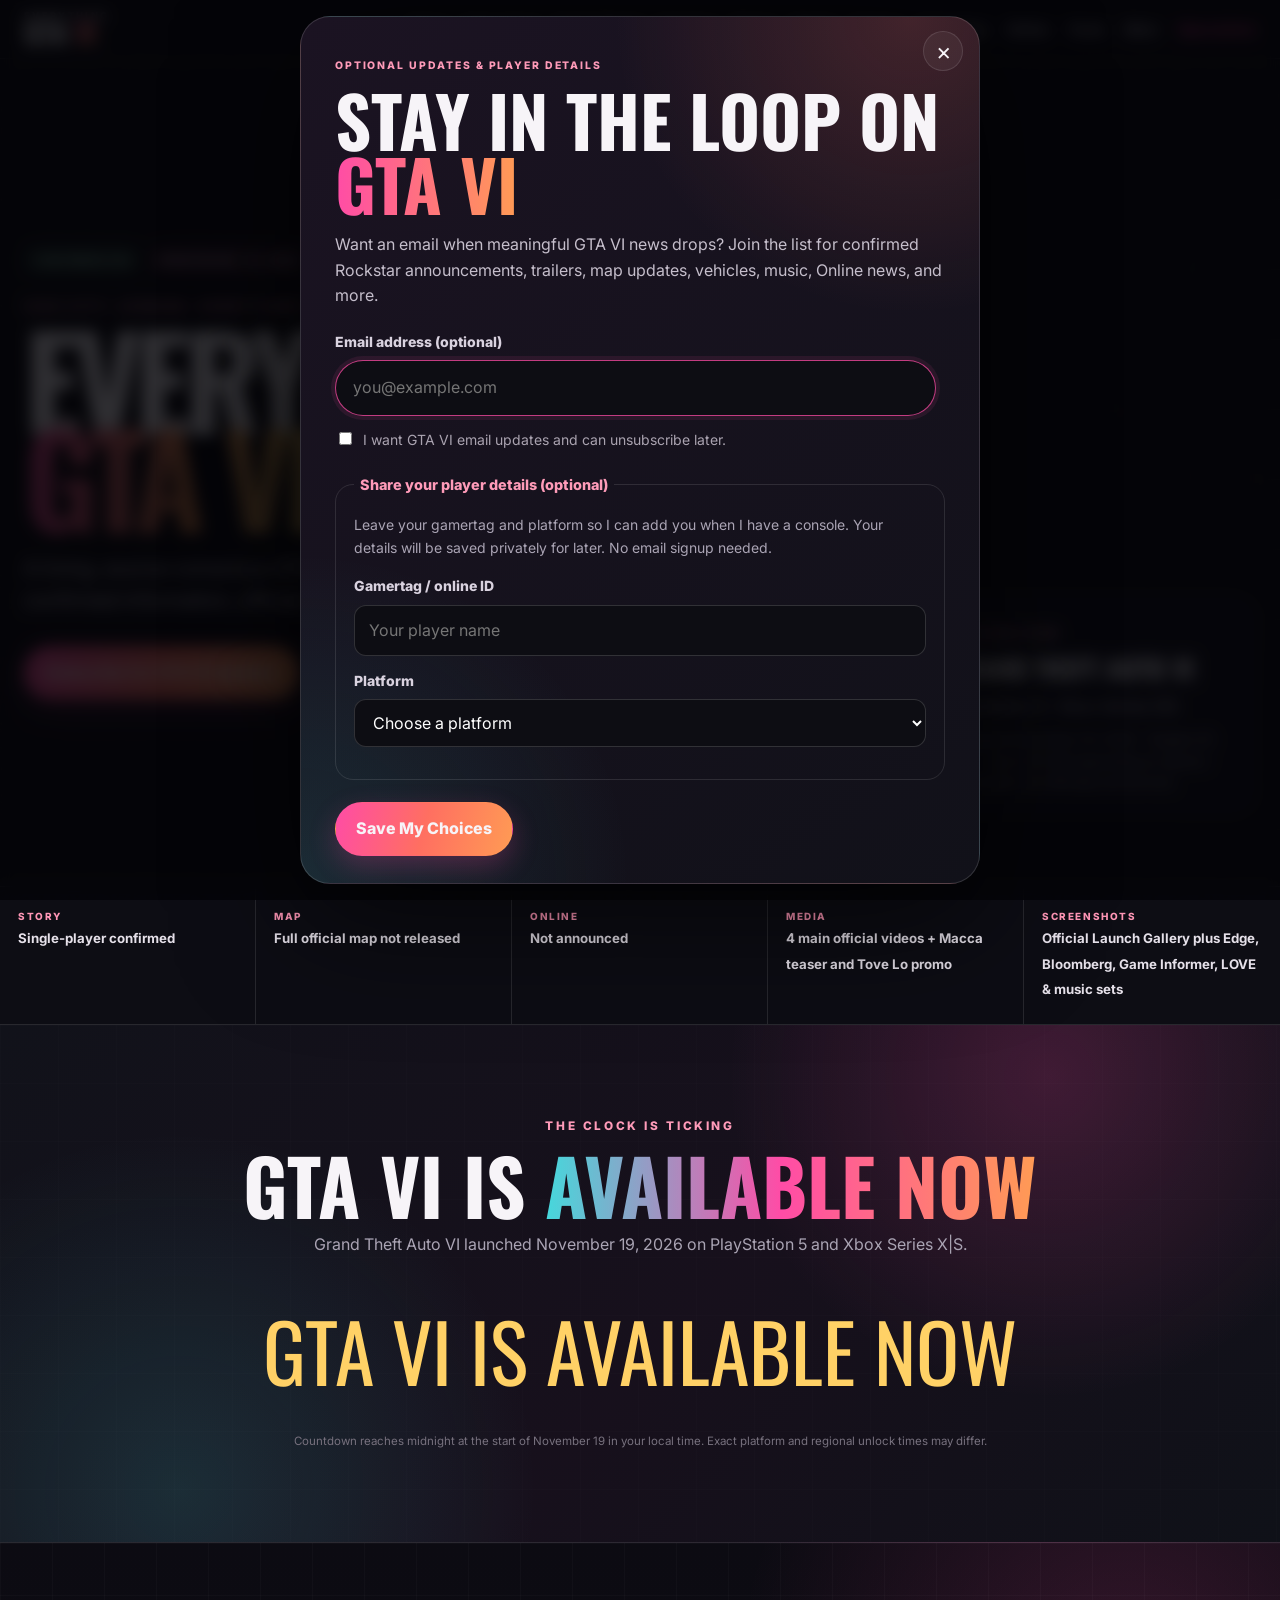
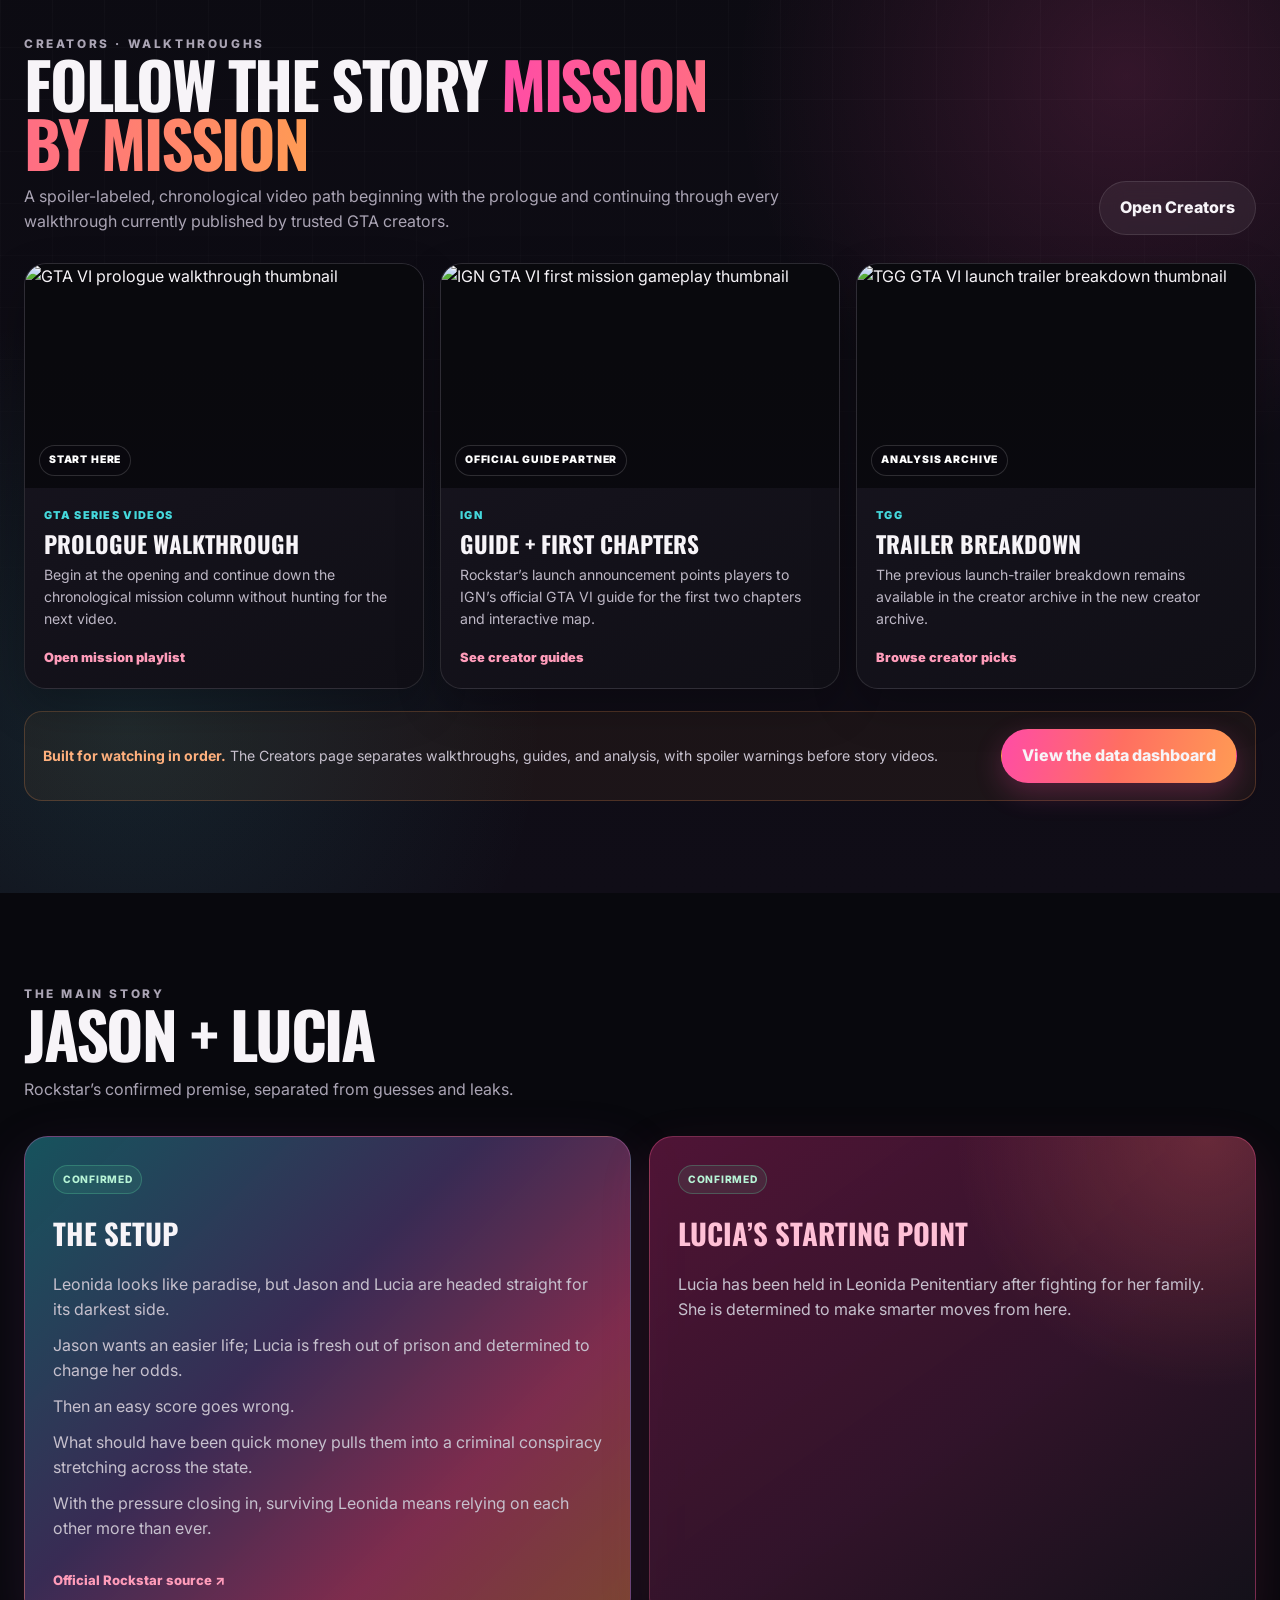
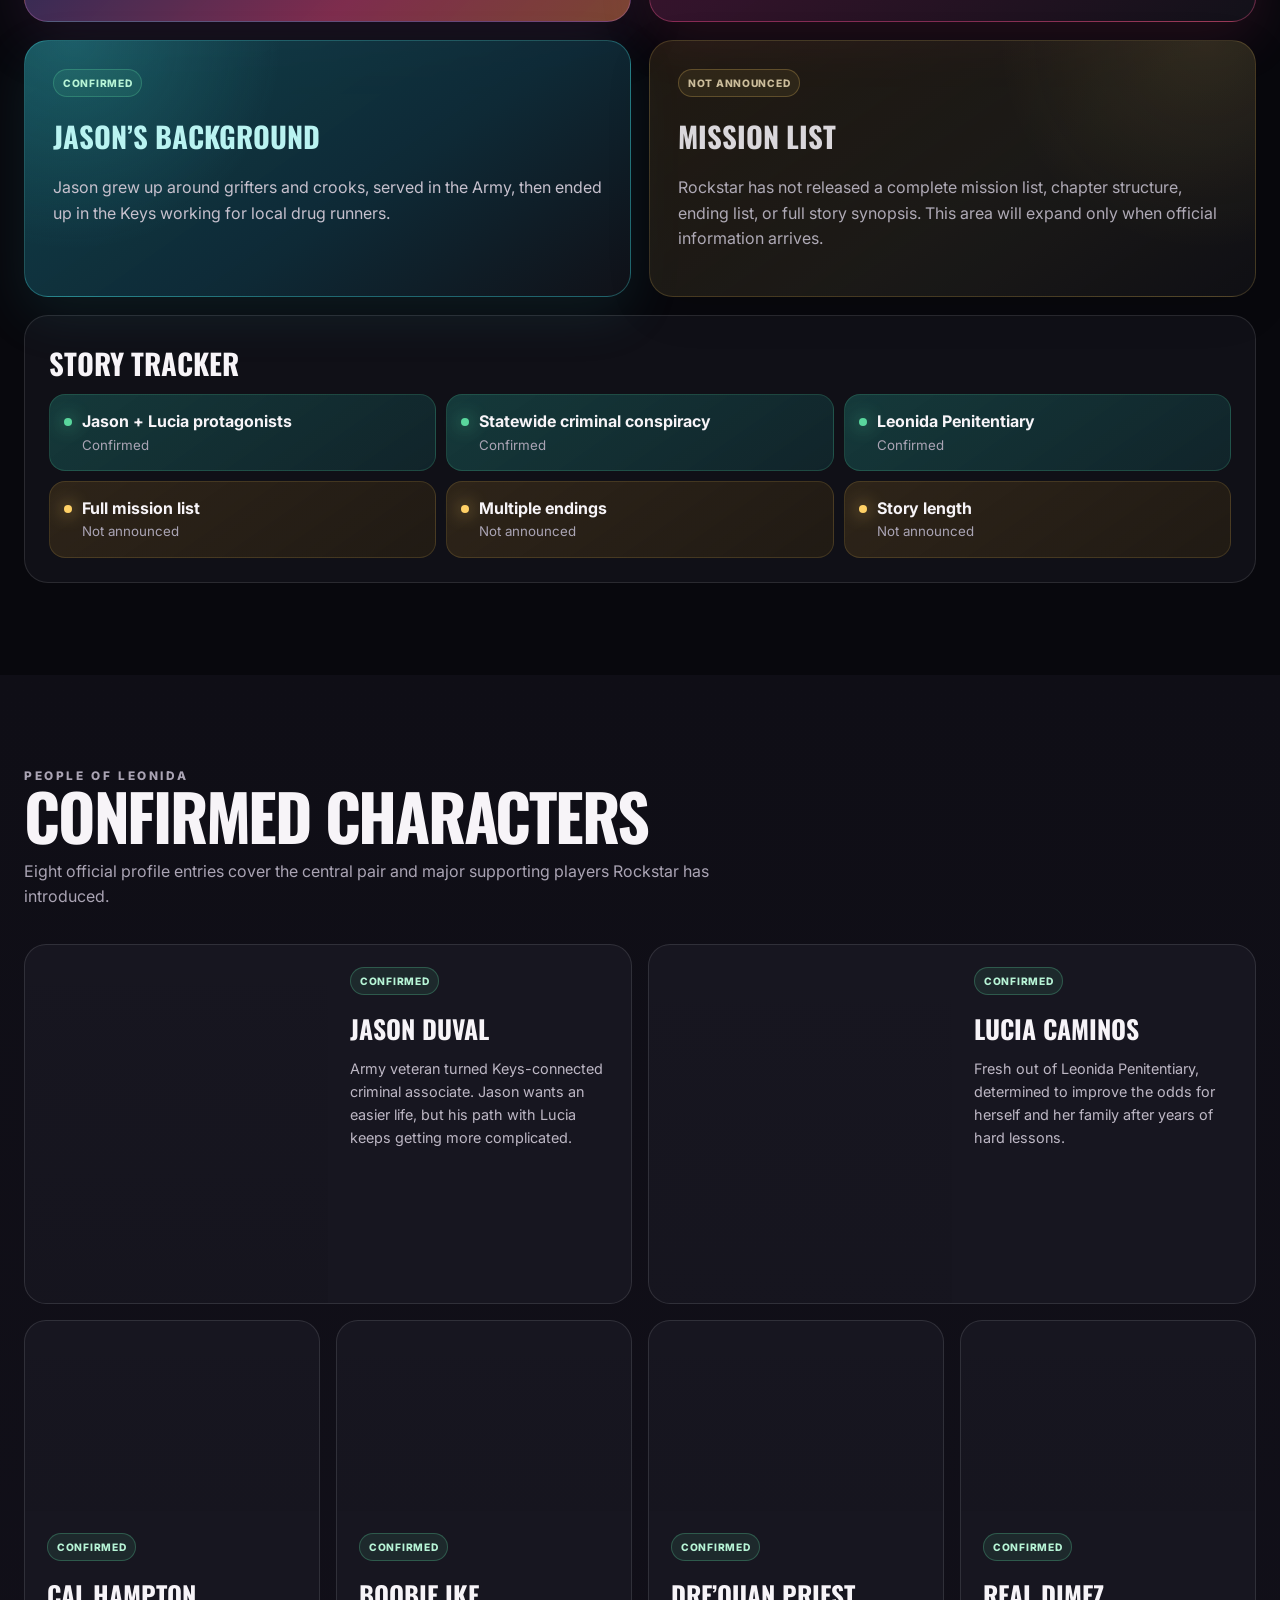
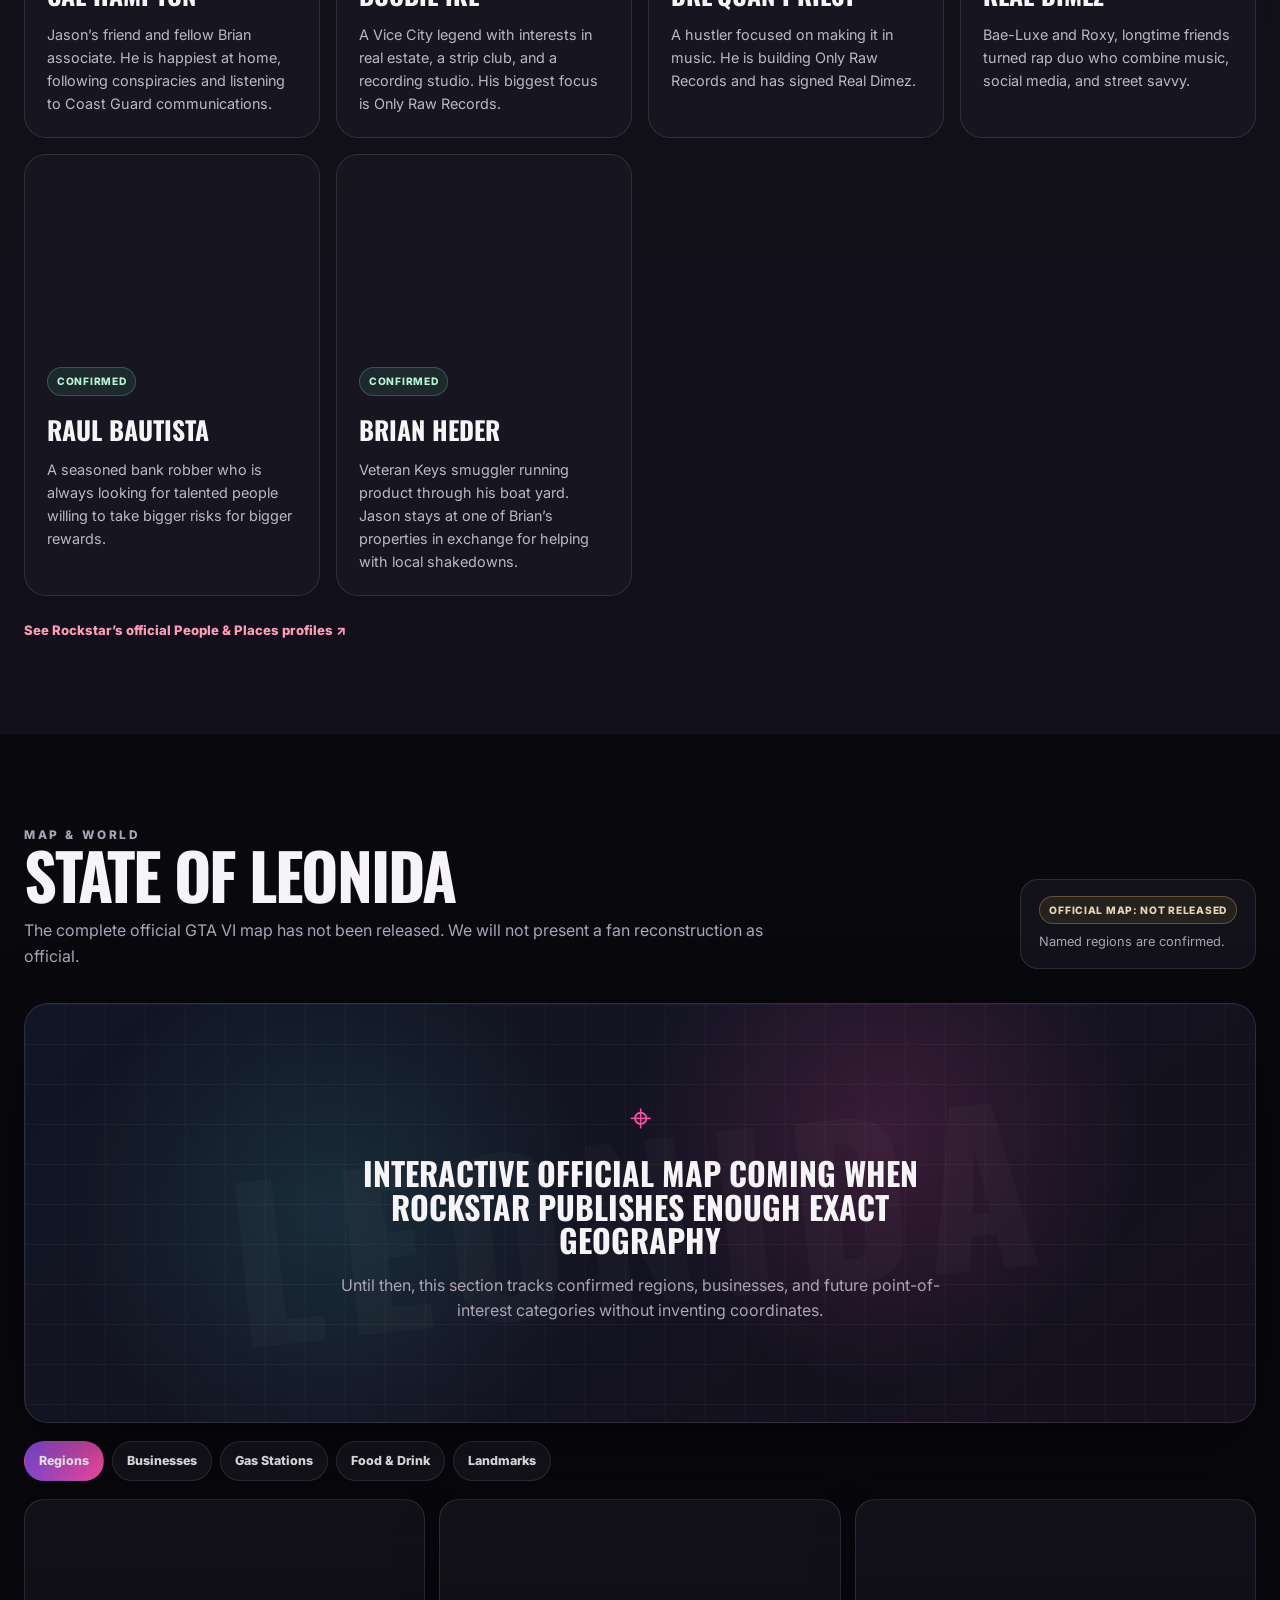
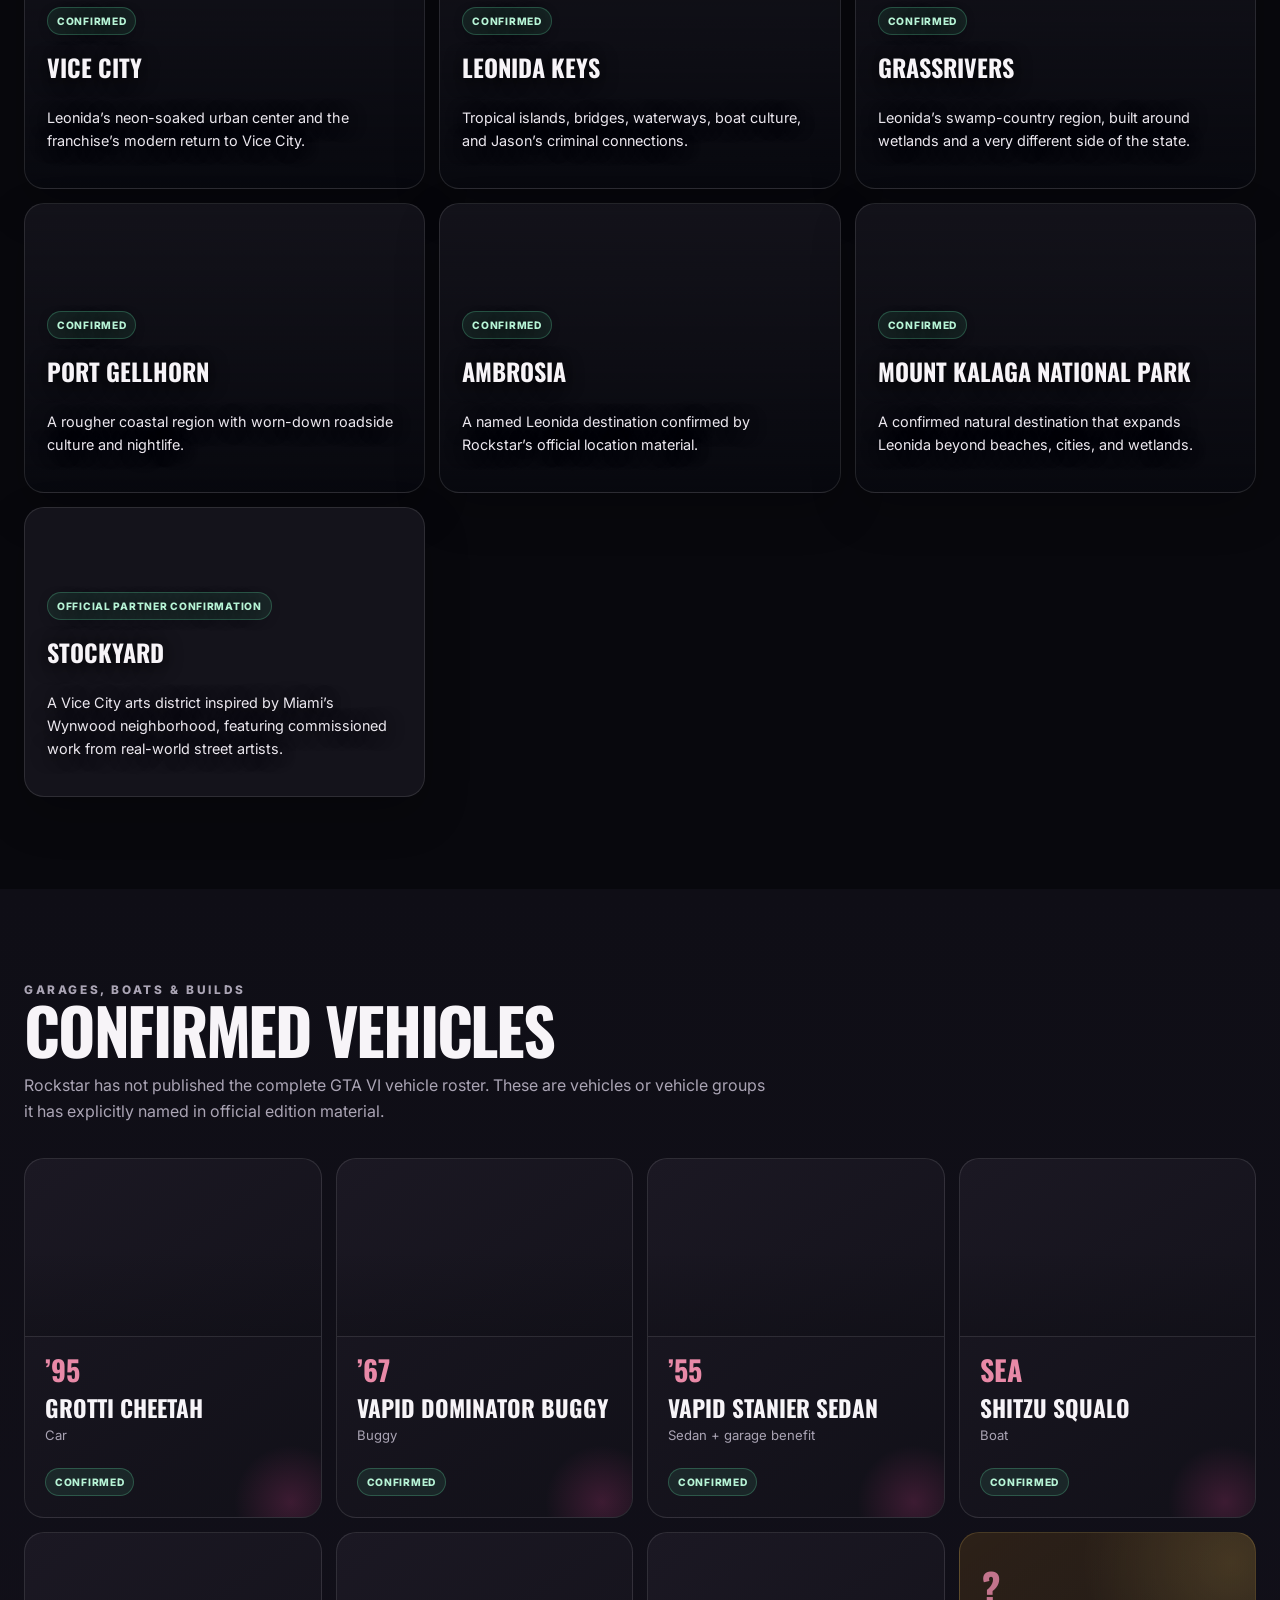
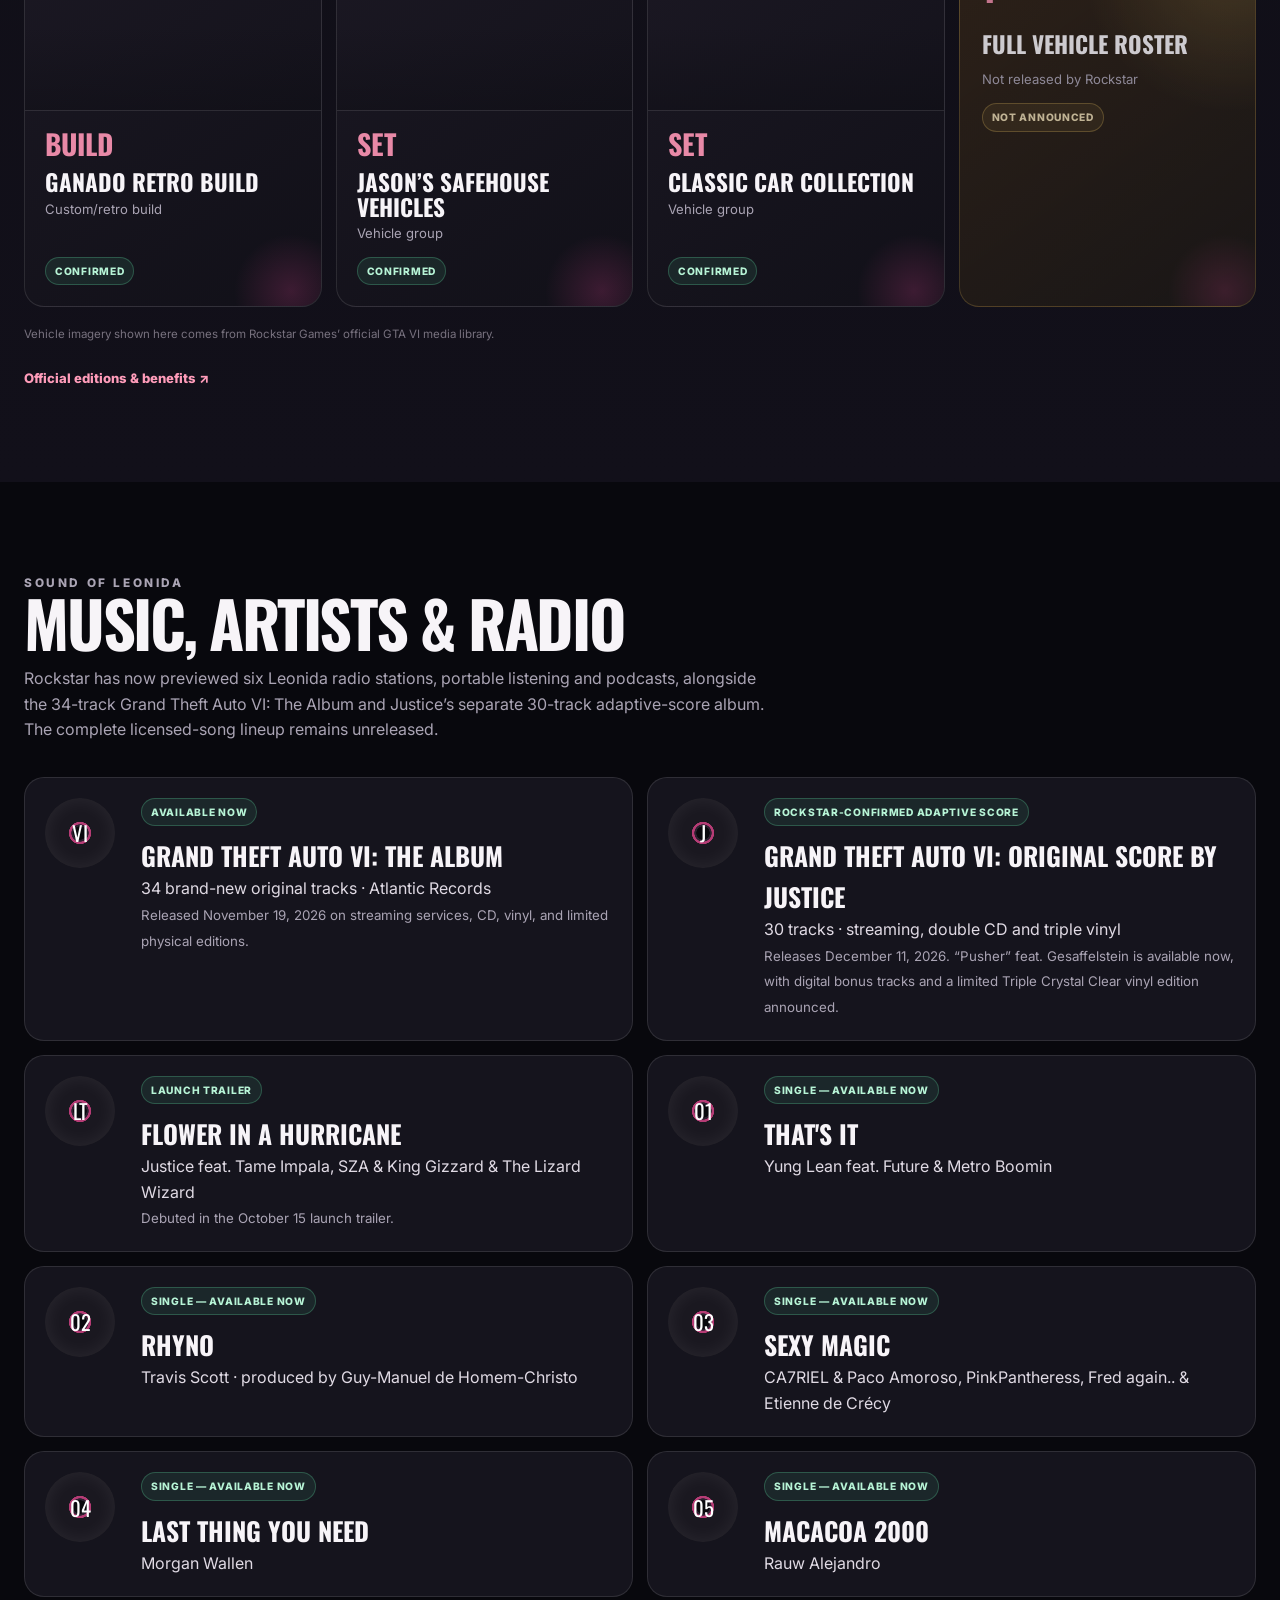
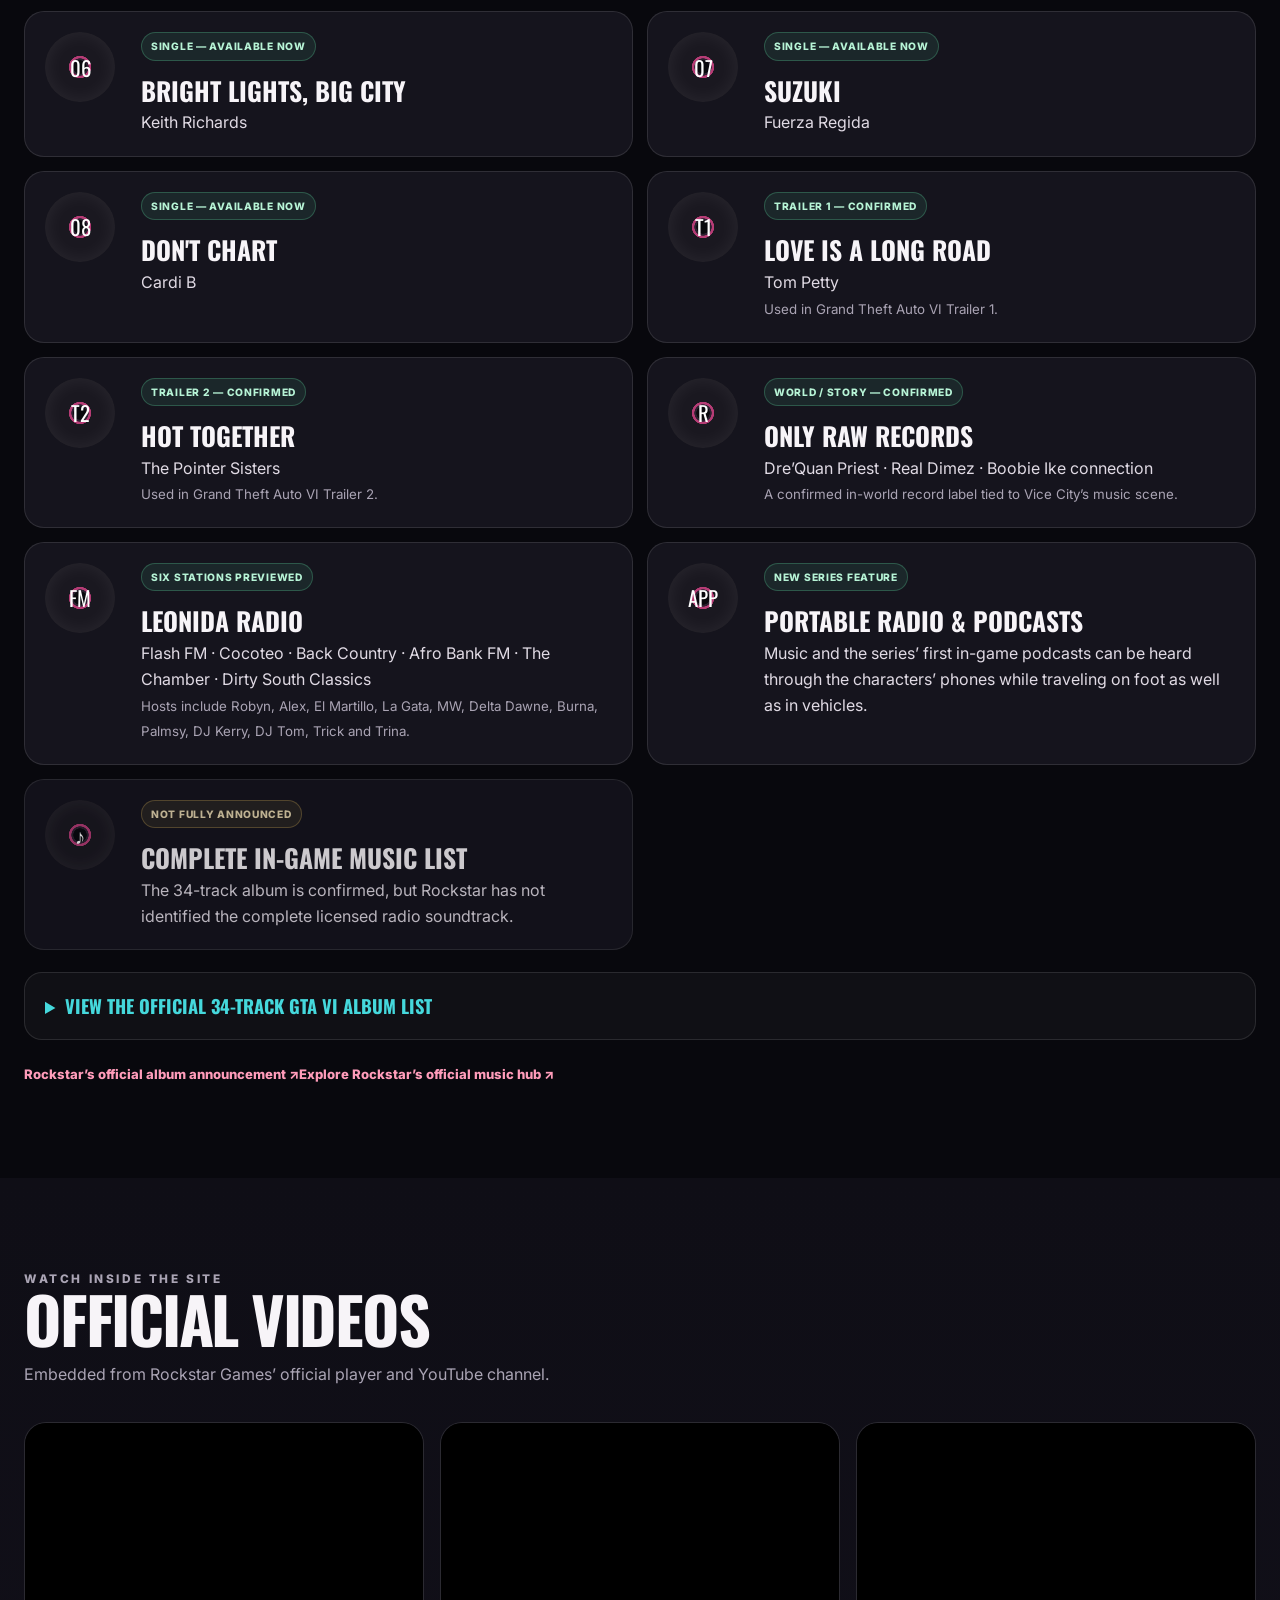
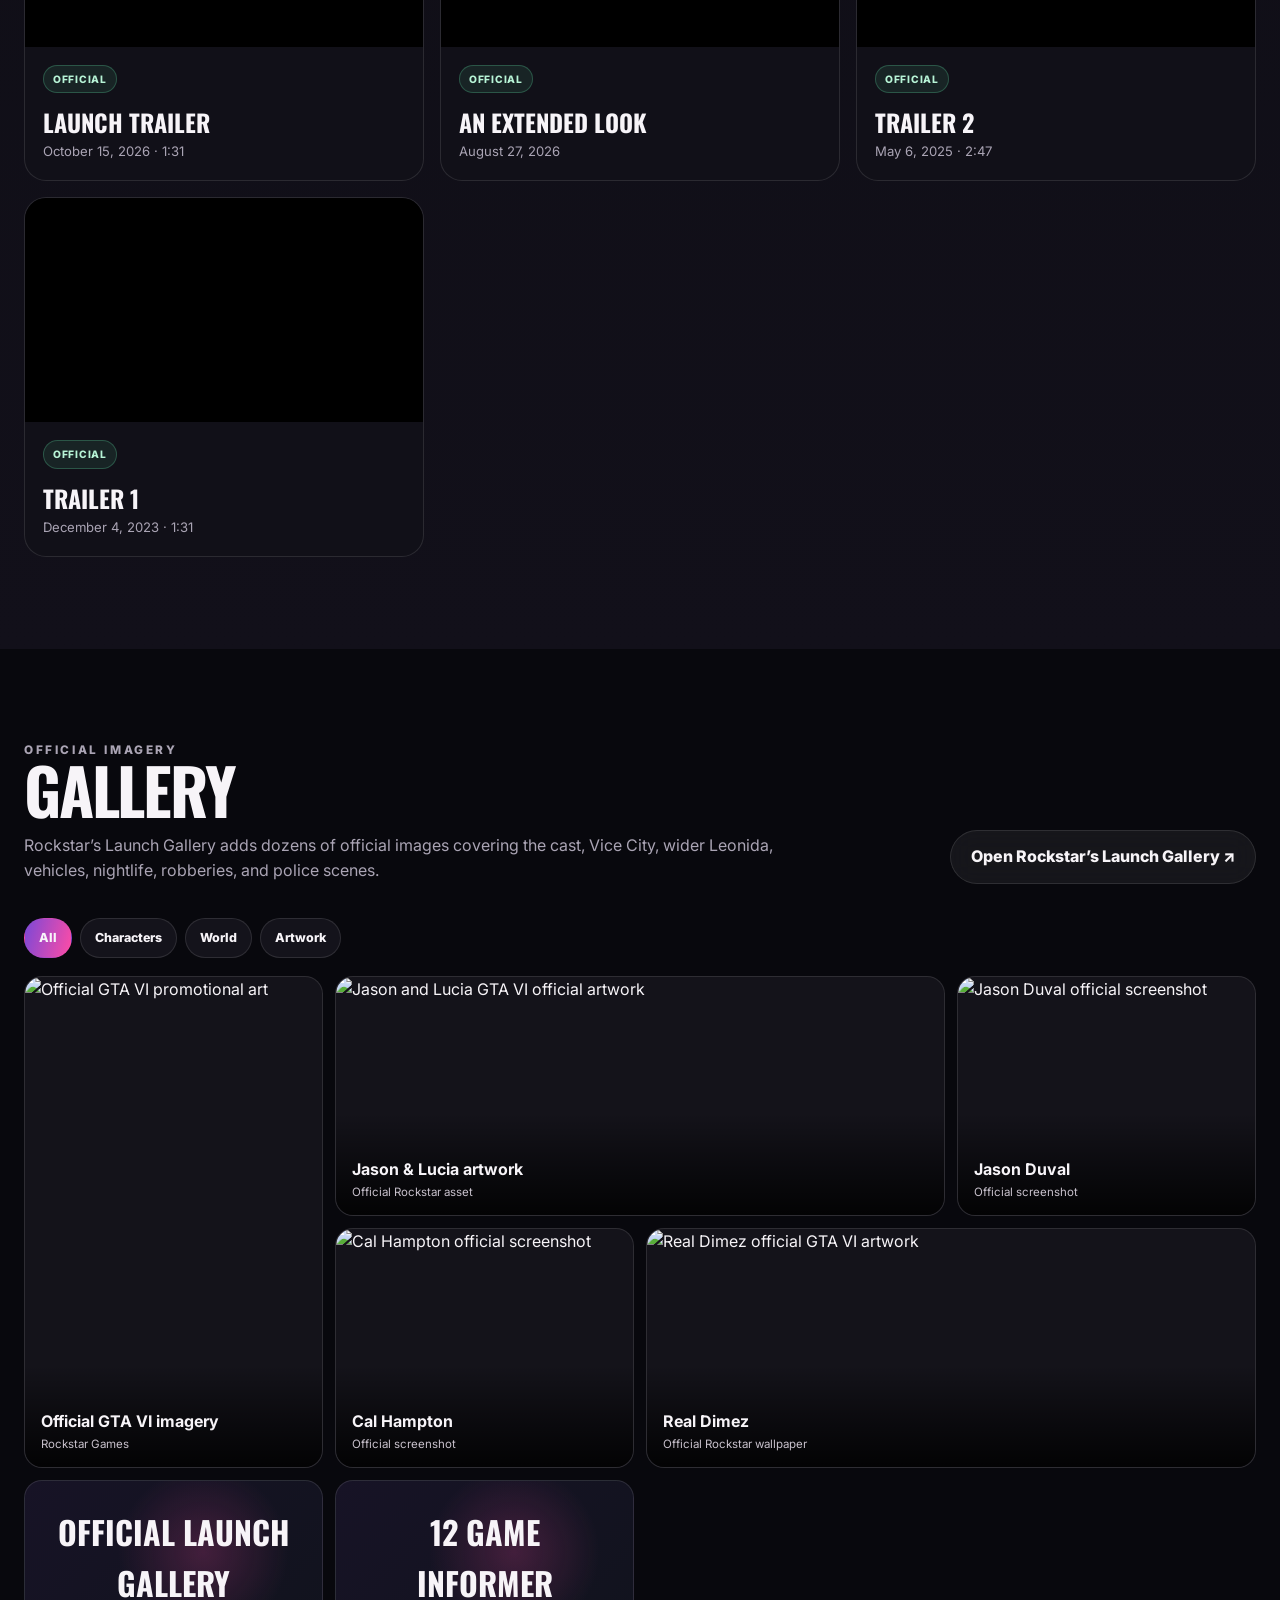
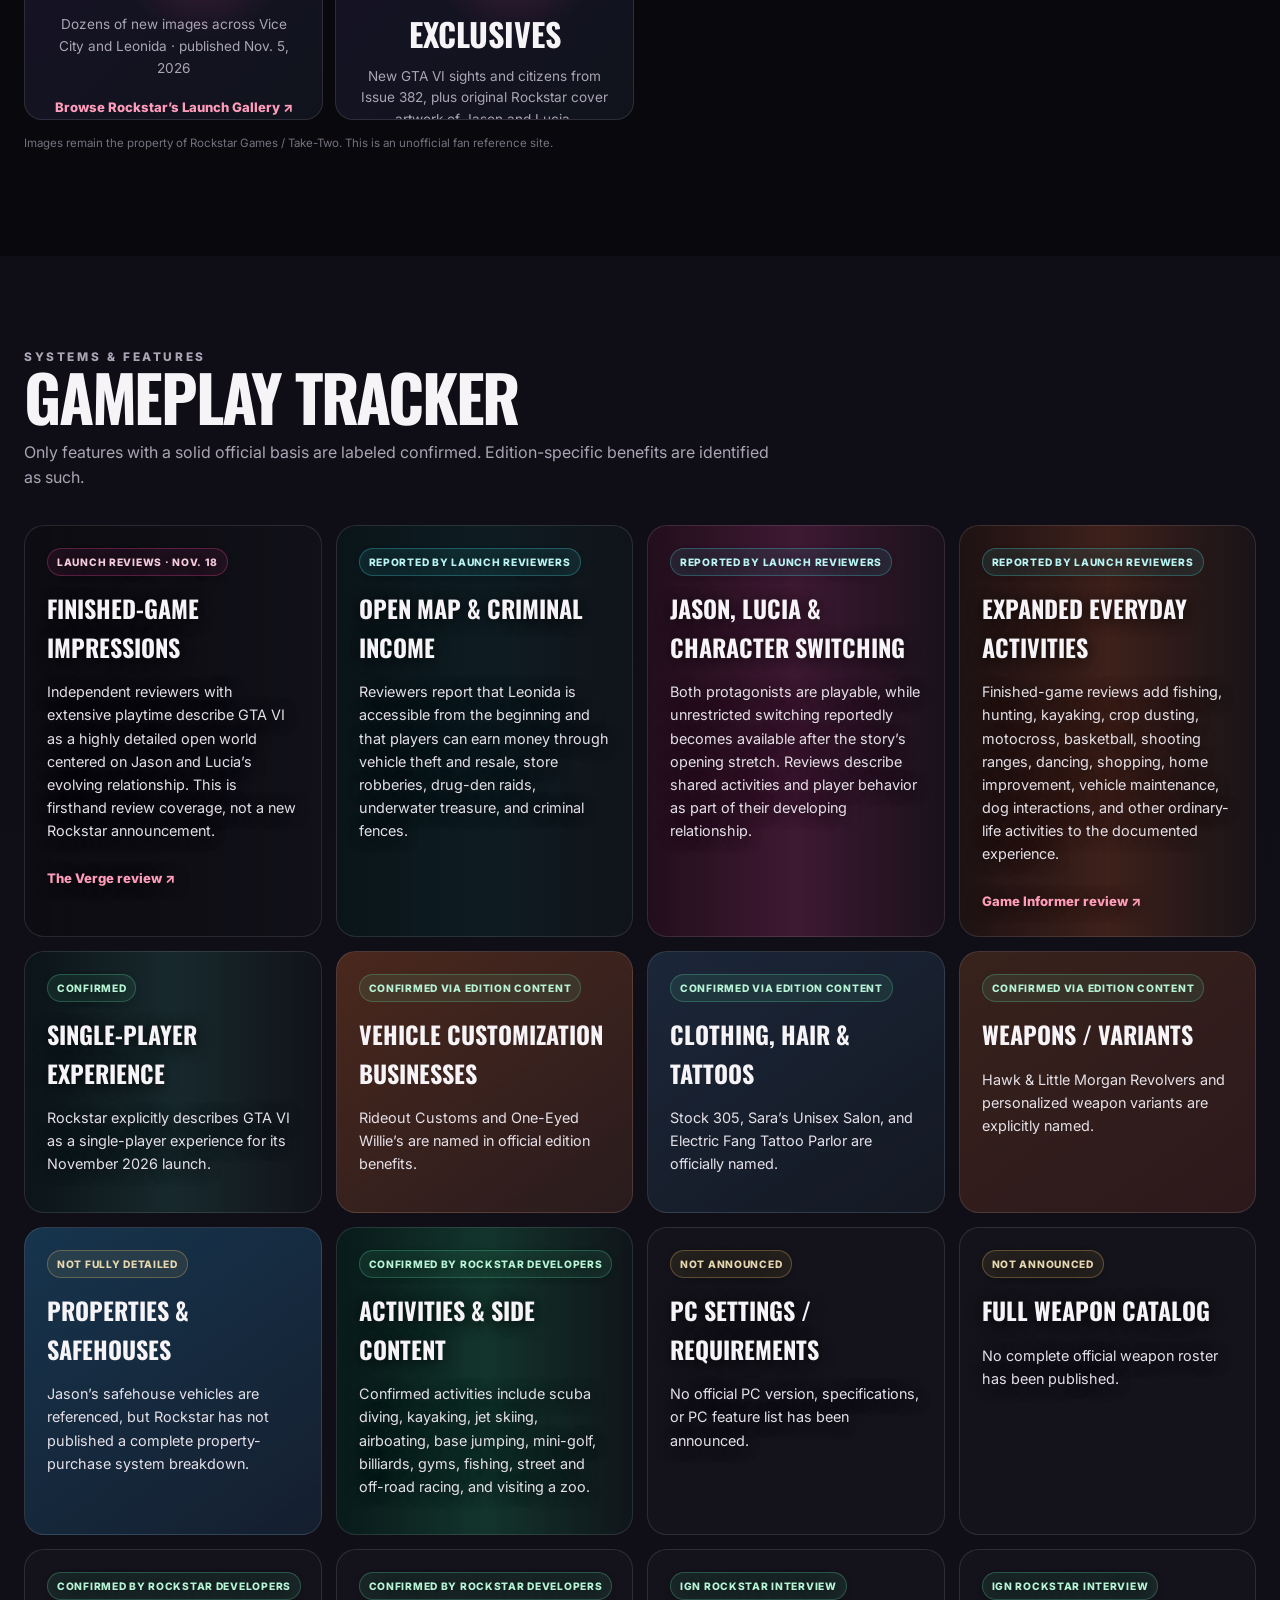
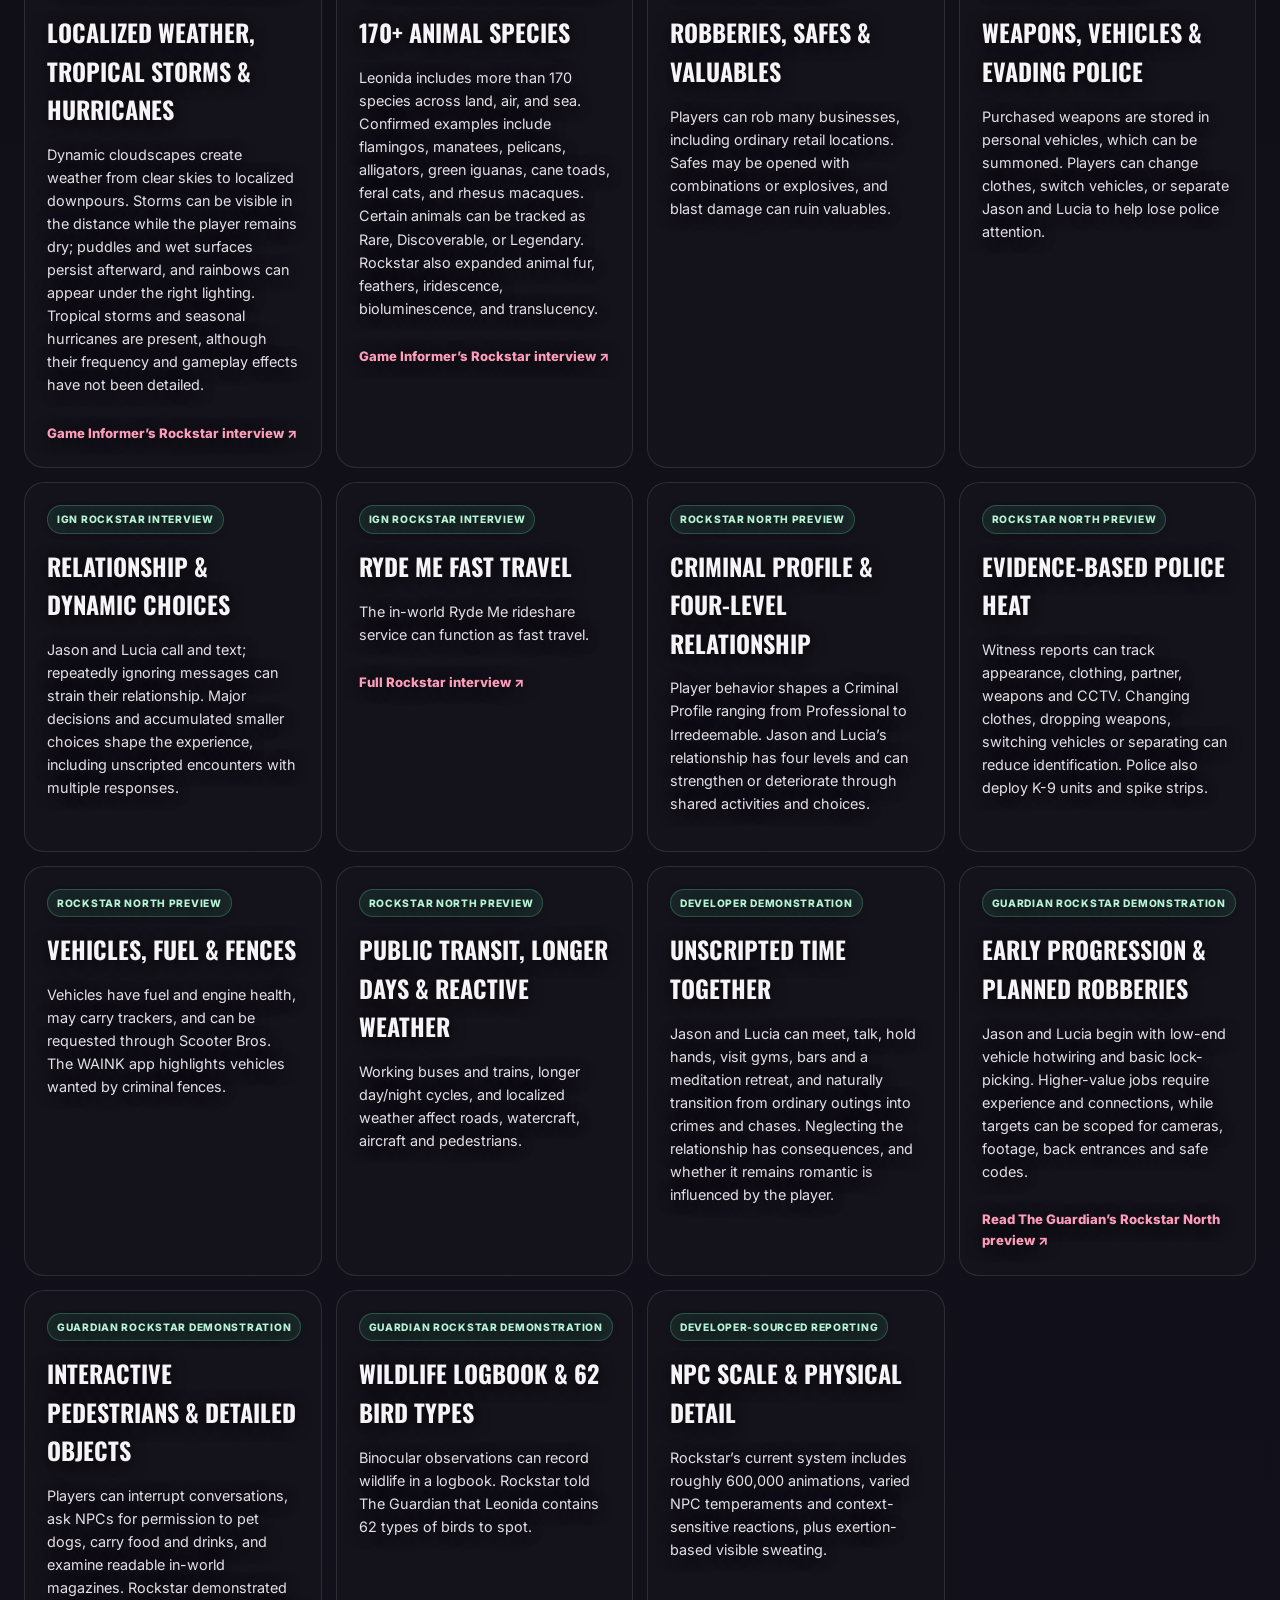
==== commit 24e30dd1: "Replace speculation preview with creators mission hub" ====
--- a/index.html
+++ b/index.html
@@ -37,7 +37,7 @@
       <div class="hero-content">
         <div class="eyebrow-row">
           <span class="status confirmed">Confirmed hub</span>
-          <span class="status updated">Updated Nov. 18, 2026</span>
+          <span class="status updated">Updated Nov. 19, 2026</span>
         </div>
         <p class="kicker">VICE CITY. LEONIDA. EVERYTHING WE ACTUALLY KNOW.</p>
         <h1>EVERYTHING<br><span>GTA VI</span></h1>
@@ -78,35 +78,35 @@
       @media(max-width:900px){.creator-preview-head{align-items:flex-start;flex-direction:column}.creator-preview-grid{grid-template-columns:1fr}.creator-preview-note{align-items:flex-start;flex-direction:column}}
     </style>
 
-    <section id="creator-buzz-preview" class="creator-preview-section section-pad" aria-labelledby="creatorBuzzTitle">
+    <section id="creators-preview" class="creator-preview-section section-pad" aria-labelledby="creatorsPreviewTitle">
       <div class="creator-preview-shell">
         <div class="creator-preview-head">
           <div>
-            <p class="kicker">CREATOR WATCH · SPECULATION</p>
-            <h2 id="creatorBuzzTitle">Latest <span>Creator Buzz</span></h2>
-            <p>Fresh GTA VI reactions, analysis, map discussion, and theories from creators worth following. Creator commentary stays separate from confirmed Rockstar information.</p>
+            <p class="kicker">CREATORS · WALKTHROUGHS</p>
+            <h2 id="creatorsPreviewTitle">Follow the Story <span>Mission by Mission</span></h2>
+            <p>A spoiler-labeled, chronological video path beginning with the prologue and continuing through every walkthrough currently published by trusted GTA creators.</p>
           </div>
-          <a class="btn ghost" href="speculation.html#featured">Open Creator Watch →</a>
+          <a class="btn ghost" href="creators.html">Open Creators</a>
         </div>
 
         <div class="creator-preview-grid">
           <article class="creator-preview-card">
-            <div class="creator-preview-thumb"><img src="https://i.ytimg.com/vi/L9gS2vGDkzI/hqdefault.jpg" alt="GTA VI O’Clock creator video thumbnail" loading="lazy"><span class="creator-preview-badge">Analysis</span></div>
-            <div class="creator-preview-body"><span class="creator-preview-name">GTA VI O’Clock</span><h3>10 Ways GTA 6 Could Change Gaming</h3><p>Long-form discussion about the systems, design choices, and wider impact GTA VI could have.</p><a class="creator-preview-link" href="speculation.html#featured">See on Creator Watch ↗</a></div>
+            <div class="creator-preview-thumb"><img src="https://i.ytimg.com/vi/Zh6VrJuW_i8/hqdefault.jpg" alt="GTA VI prologue walkthrough thumbnail" loading="lazy"><span class="creator-preview-badge">Start Here</span></div>
+            <div class="creator-preview-body"><span class="creator-preview-name">GTA Series Videos</span><h3>Prologue Walkthrough</h3><p>Begin at the opening and continue down the chronological mission column without hunting for the next video.</p><a class="creator-preview-link" href="creators.html#missions">Open mission playlist</a></div>
           </article>
 
           <article class="creator-preview-card">
-            <div class="creator-preview-thumb"><img src="https://i.ytimg.com/vi/FV93IVwJP_4/hqdefault.jpg" alt="TGG GTA VI Launch Trailer breakdown thumbnail" loading="lazy"><span class="creator-preview-badge">Launch Trailer Breakdown</span></div>
-            <div class="creator-preview-body"><span class="creator-preview-name">TGG</span><h3>Launch Trailer — Everything New You Missed</h3><p>A frame-by-frame creator breakdown of the October 15 launch trailer. Interpretations remain separate from Rockstar-confirmed facts.</p><a class="creator-preview-link" href="speculation.html#featured">Watch on Creator Watch ↗</a></div>
+            <div class="creator-preview-thumb"><img src="https://i.ytimg.com/vi/3PiR0G3rVw8/hqdefault.jpg" alt="IGN GTA VI first mission gameplay thumbnail" loading="lazy"><span class="creator-preview-badge">Official Guide Partner</span></div>
+            <div class="creator-preview-body"><span class="creator-preview-name">IGN</span><h3>Guide + First Chapters</h3><p>Rockstar’s launch announcement points players to IGN’s official GTA VI guide for the first two chapters and interactive map.</p><a class="creator-preview-link" href="creators.html#guides">See creator guides</a></div>
           </article>
 
           <article class="creator-preview-card">
-            <div class="creator-preview-thumb"><img src="https://i.ytimg.com/vi/LeyVOq_XtJQ/hqdefault.jpg" alt="JeffTutorials GTA VI Leonida map analysis thumbnail" loading="lazy"><span class="creator-preview-badge">Map Speculation</span></div>
-            <div class="creator-preview-body"><span class="creator-preview-name">JeffTutorials</span><h3>A Detailed Look at the Map of Leonida</h3><p>Fan reconstruction and map analysis for finding ideas worth investigating — clearly treated as speculation.</p><a class="creator-preview-link" href="speculation.html#featured">See on Creator Watch ↗</a></div>
+            <div class="creator-preview-thumb"><img src="https://i.ytimg.com/vi/FV93IVwJP_4/hqdefault.jpg" alt="TGG GTA VI launch trailer breakdown thumbnail" loading="lazy"><span class="creator-preview-badge">Analysis Archive</span></div>
+            <div class="creator-preview-body"><span class="creator-preview-name">TGG</span><h3>Trailer Breakdown</h3><p>The previous launch-trailer breakdown remains available in the creator archive in the new creator archive.</p><a class="creator-preview-link" href="creators.html#guides">Browse creator picks</a></div>
           </article>
         </div>
 
-        <div class="creator-preview-note"><p><strong>Speculation stays speculation.</strong> These videos are here for theories, reactions, and leads. Confirmed facts still live on the main GTA VI database.</p><a class="btn primary" href="speculation.html">Explore all creators & playlists</a></div>
+        <div class="creator-preview-note"><p><strong>Built for watching in order.</strong> The Creators page separates walkthroughs, guides, and analysis, with spoiler warnings before story videos.</p><a class="btn primary" href="creators.html#dashboard">View the data dashboard</a></div>
       </div>
     </section>
 
@@ -516,7 +516,7 @@
         <article><time>Nov 9–28, 2026</time><div><h3>GTA VI takes over the Selfridges Corner Shop</h3><p>The London pop-up offers limited merchandise and collaborations, including a West Coast Customs-customized Grotti Cheetah listing.</p><a href="https://www.selfridges.com/US/en/inspiration/corner-shop/" target="_blank" rel="noopener">View Selfridges ↗</a></div></article>
         <article><time>Nov 5, 2026</time><div><h3>Rockstar publishes the GTA VI Launch Gallery</h3><p>Dozens of new official images spotlight Jason, Lucia, supporting characters, Vice City and wider Leonida, vehicles, nightlife, robberies, and law-enforcement scenes.</p><a href="https://www.rockstargames.com/newswire/article/39ak81277255o9/explore-the-grand-theft-auto-vi-launch-gallery" target="_blank" rel="noopener">Read Rockstar Newswire ↗</a></div></article>
         <article><time>Nov 3, 2026</time><div><h3>Preload, storage, and official map/poster details confirmed</h3><p>Digital preloading begins November 10. Rockstar lists up to 212 GB of storage depending on device, with a free printable cover-art poster and Leonida map arriving November 19.</p><a href="https://www.rockstargames.com/newswire/article/k4ak9okk485712/grand-theft-auto-vi-pre-load-begins-on-november-10" target="_blank" rel="noopener">Read Rockstar Newswire ↗</a></div></article>
-        <article><time>Nov 1, 2026</time><div><h3>Reported Nike × Cactus Jack × Rockstar collaboration</h3><p>Retailer/backend listings point to three $130 Air Force 1 colorways for November 19. Nike, Rockstar and Travis Scott have not confirmed the GTA VI connection.</p><a href="speculation.html#featured">See labeled creator and speculation coverage ↗</a></div></article>
+        <article><time>Nov 1, 2026</time><div><h3>Reported Nike × Cactus Jack × Rockstar collaboration</h3><p>Retailer/backend listings point to three $130 Air Force 1 colorways for November 19. Nike, Rockstar and Travis Scott have not confirmed the GTA VI connection.</p><a href="creators.html#guides">See labeled creator and speculation coverage ↗</a></div></article>
         <article><time>Oct 30, 2026</time><div><h3>South Park airs Rockstar-supplied gameplay</h3><p>A short credited clip shows Jason and Lucia in Vice City and demonstrates the previously described beach dog-waste interaction.</p><a href="https://insider-gaming.com/new-grand-theft-auto-6-gameplay-revealed-during-south-park/" target="_blank" rel="noopener">Coverage ↗</a></div></article>
         <article><time>Oct 29, 2026</time><div><h3>Justice score album and Rockstar North preview</h3><p>Rockstar announces a 30-track adaptive-score album for December 11 and releases “Pusher.” Edge’s Rockstar North demonstration details relationship levels, Criminal Profile, evidence-based police, vehicles, transit, weather and roughly 600,000 animations.</p><a href="https://www.rockstargames.com/newswire/article/39ak8a12395591/grand-theft-auto-vi-original-score-by-justice" target="_blank" rel="noopener">Rockstar Newswire ↗</a></div></article>
         <article><time>Oct 29, 2026</time><div><h3>Miami-Dade confirms $3.9 million campaign</h3><p>The official campaign covers Kaseya Center, airport and port lighting, walkway displays, signal-cabinet wraps and county transit advertising.</p><a href="https://www.miamidade.gov/global/release.page?Mduid_release=rel1793224106473569" target="_blank" rel="noopener">Miami-Dade announcement ↗</a></div></article>
--- a/styles.css
+++ b/styles.css
@@ -219,3 +219,11 @@
 #gameplay .systems-grid article:nth-child(10){background-size:cover;background-position:center;text-shadow:0 2px 15px rgba(0,0,0,.86)}
 #editions .edition-card:nth-child(4){background-image:radial-gradient(circle at 85% 15%,rgba(255,155,84,.22),transparent 34%),linear-gradient(155deg,rgba(70,35,70,.96),rgba(19,18,28,.99))}
 #editions .edition-card.collectible strong{color:#ffd166}
+
+/* Launch-day album track list */
+.album-tracklist-panel{margin-top:22px;padding:18px 20px;border:1px solid var(--line);border-radius:18px;background:rgba(255,255,255,.035)}
+.album-tracklist-panel summary{cursor:pointer;font-family:Oswald,sans-serif;font-size:1.15rem;font-weight:700;text-transform:uppercase;color:var(--cyan)}
+.album-tracklist{columns:2;column-gap:34px;margin:18px 0;padding-left:24px}
+.album-tracklist li{break-inside:avoid;margin:0 0 10px;color:var(--muted)}
+.album-tracklist b{color:var(--text)}
+@media(max-width:700px){.album-tracklist{columns:1}}
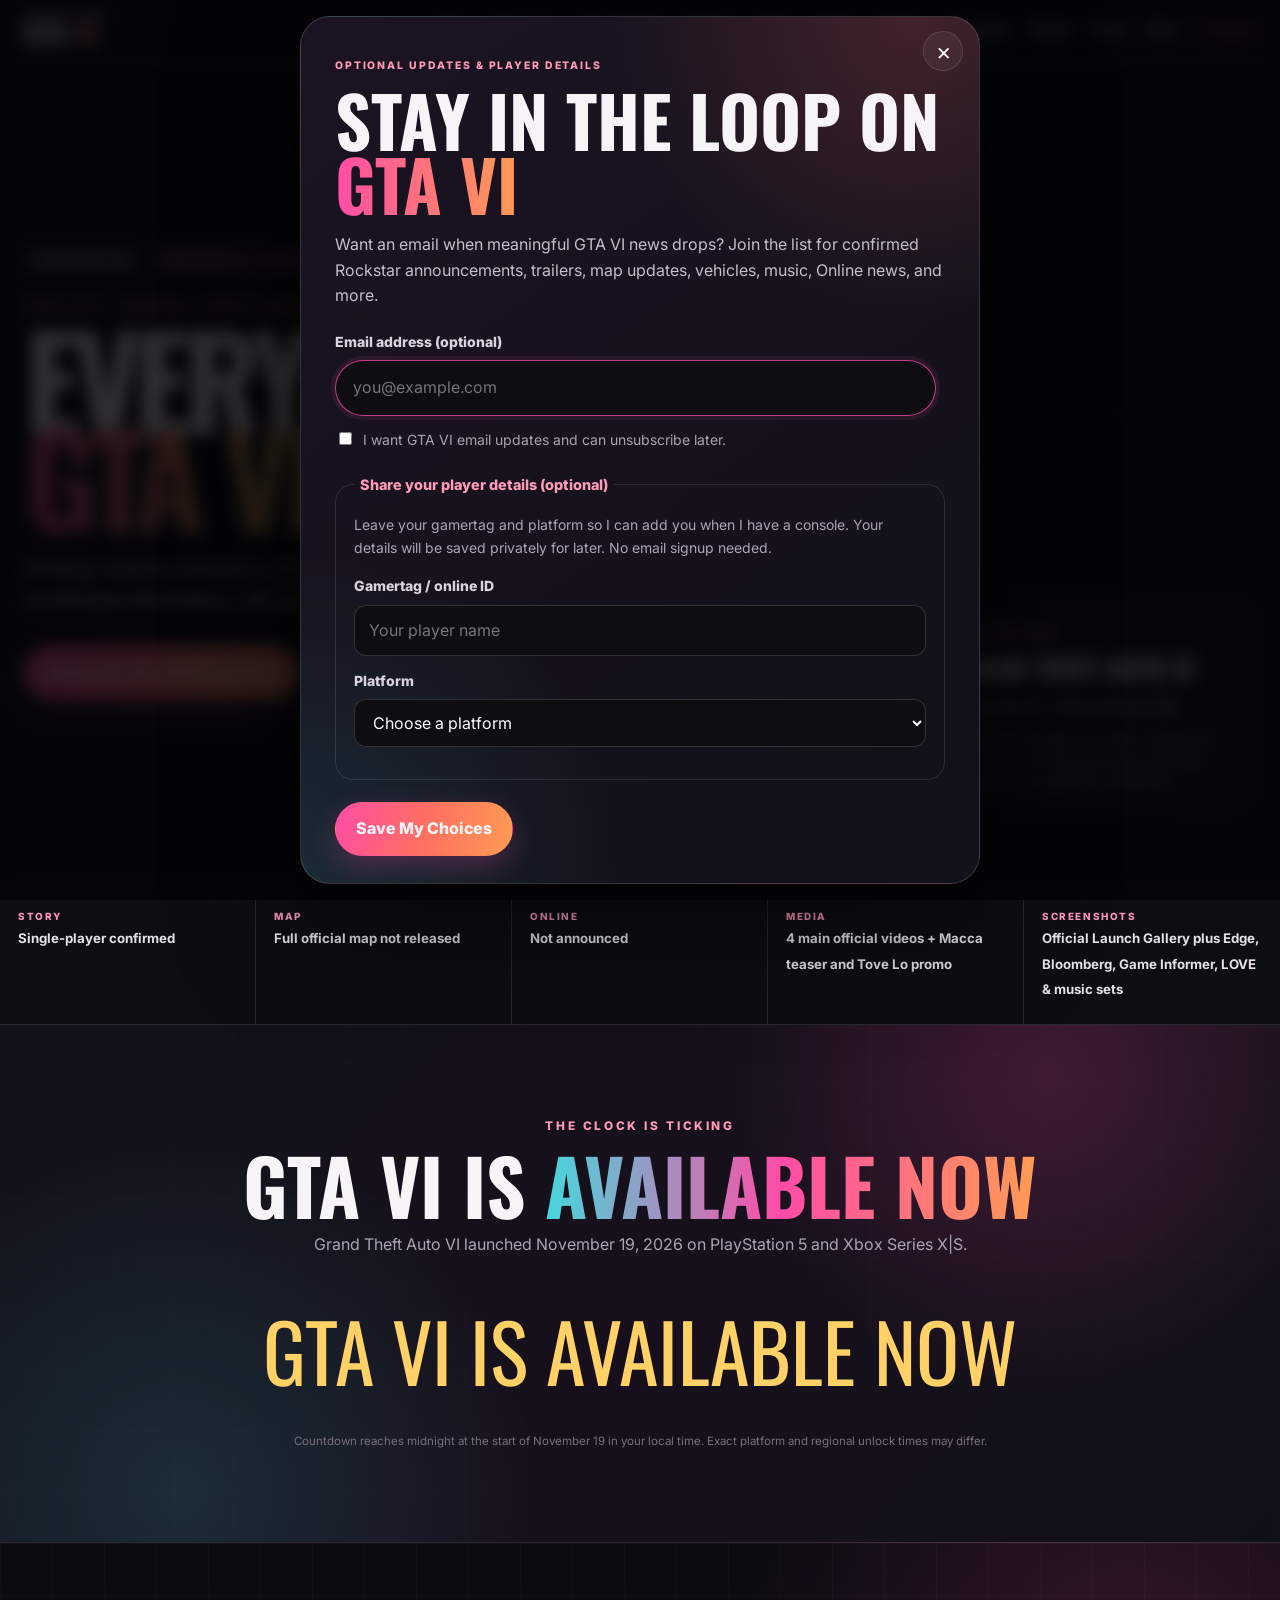
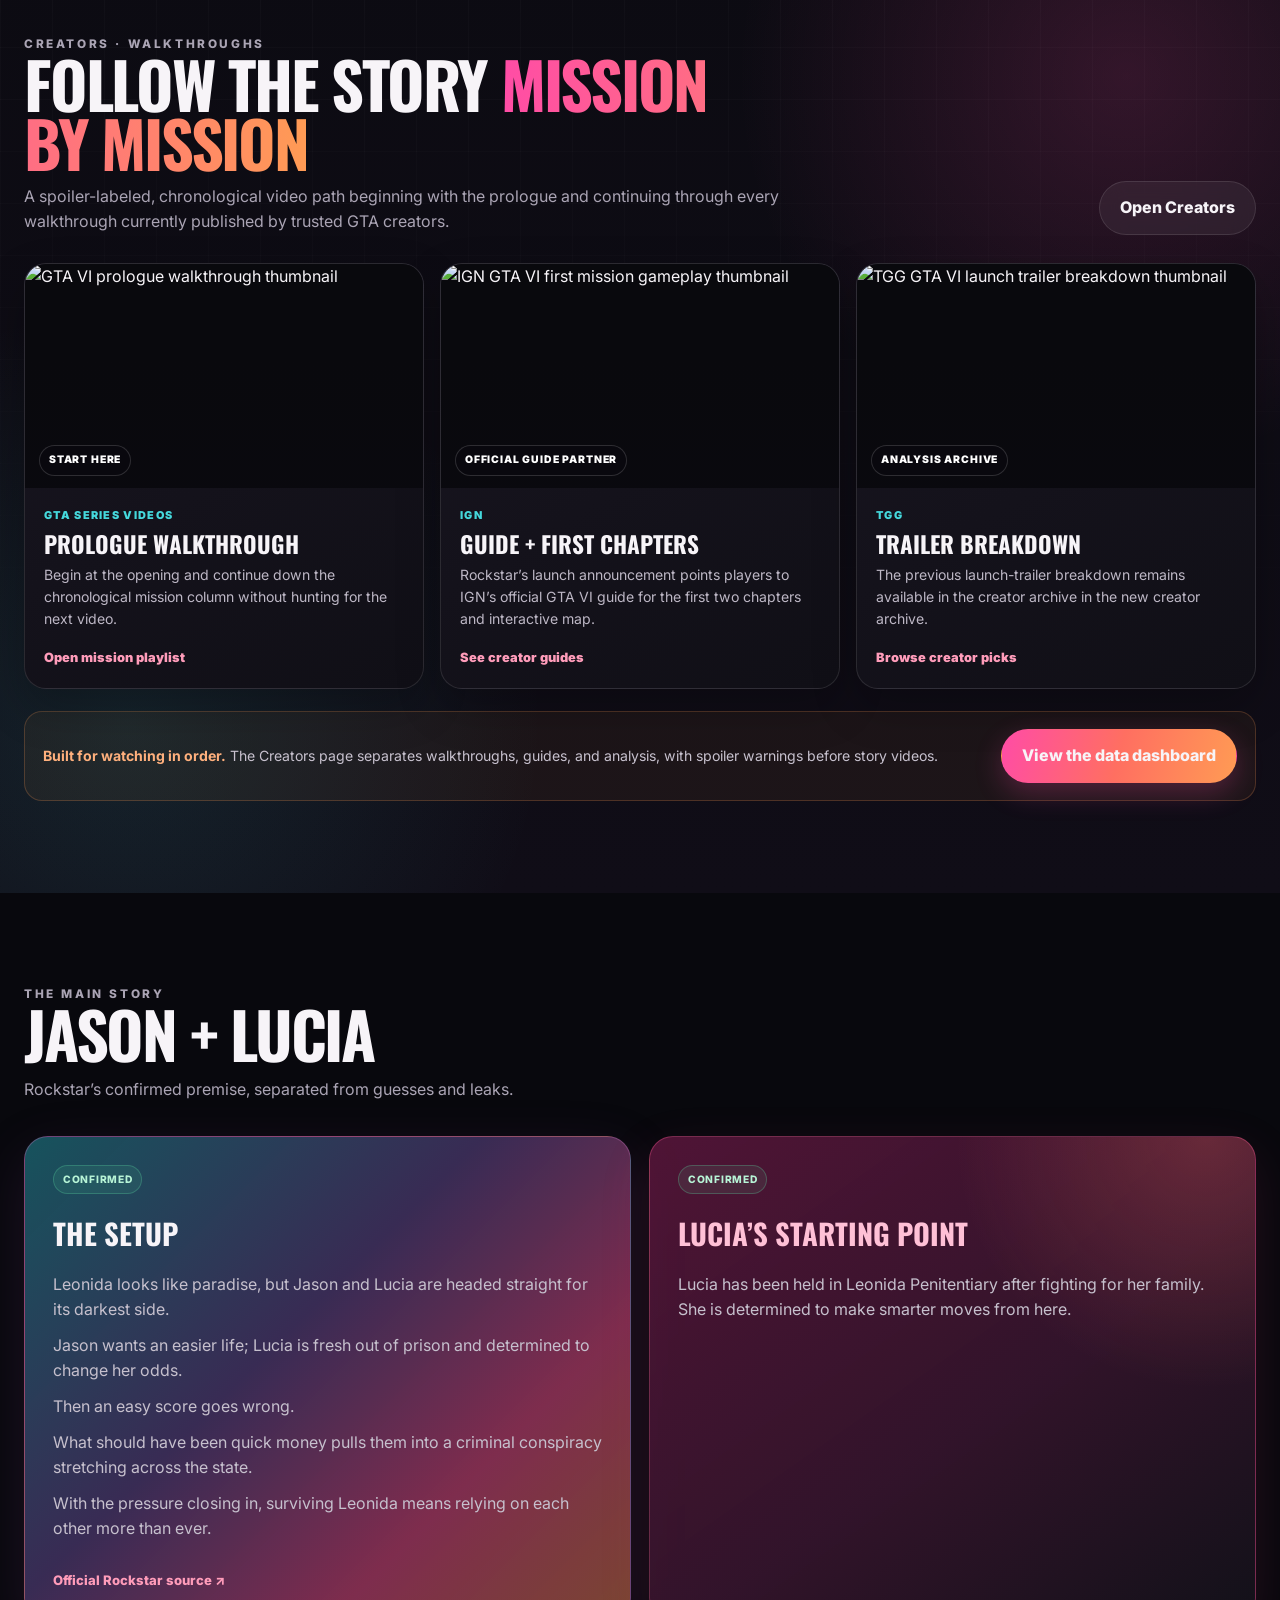
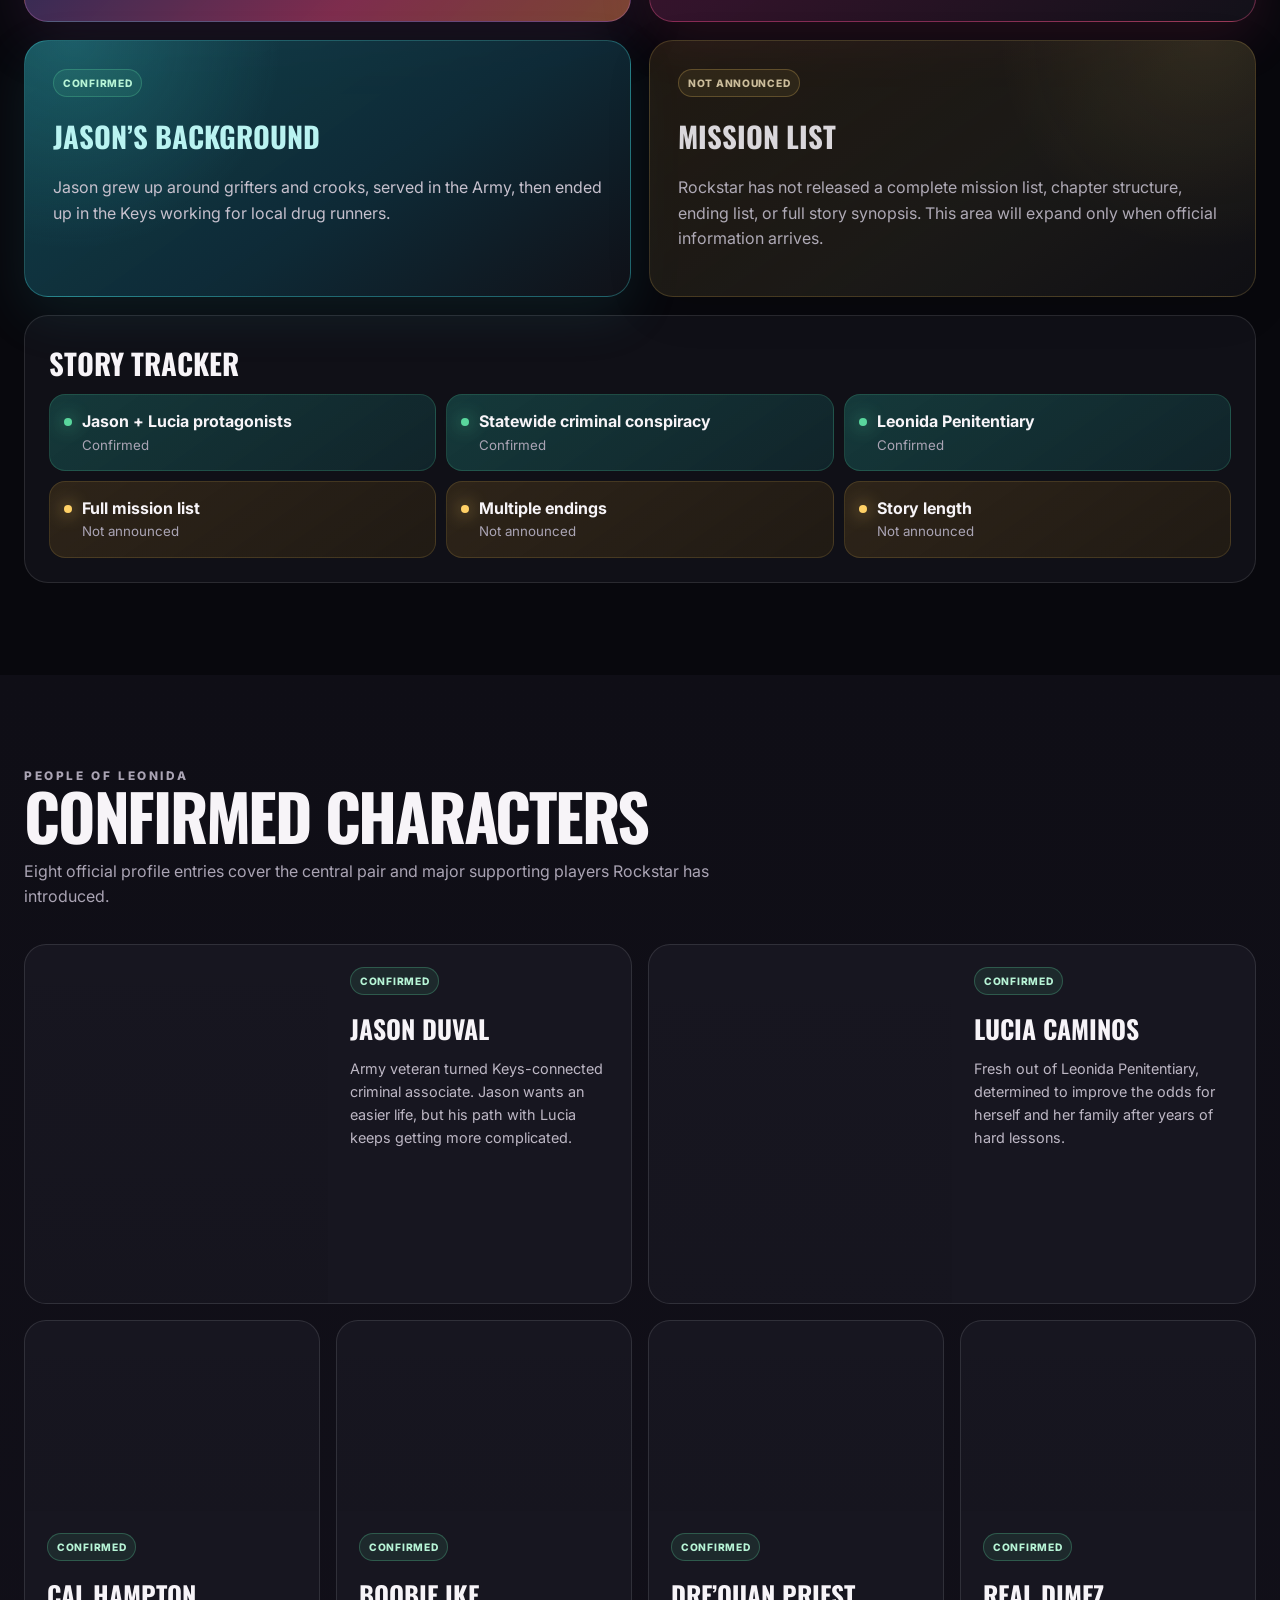
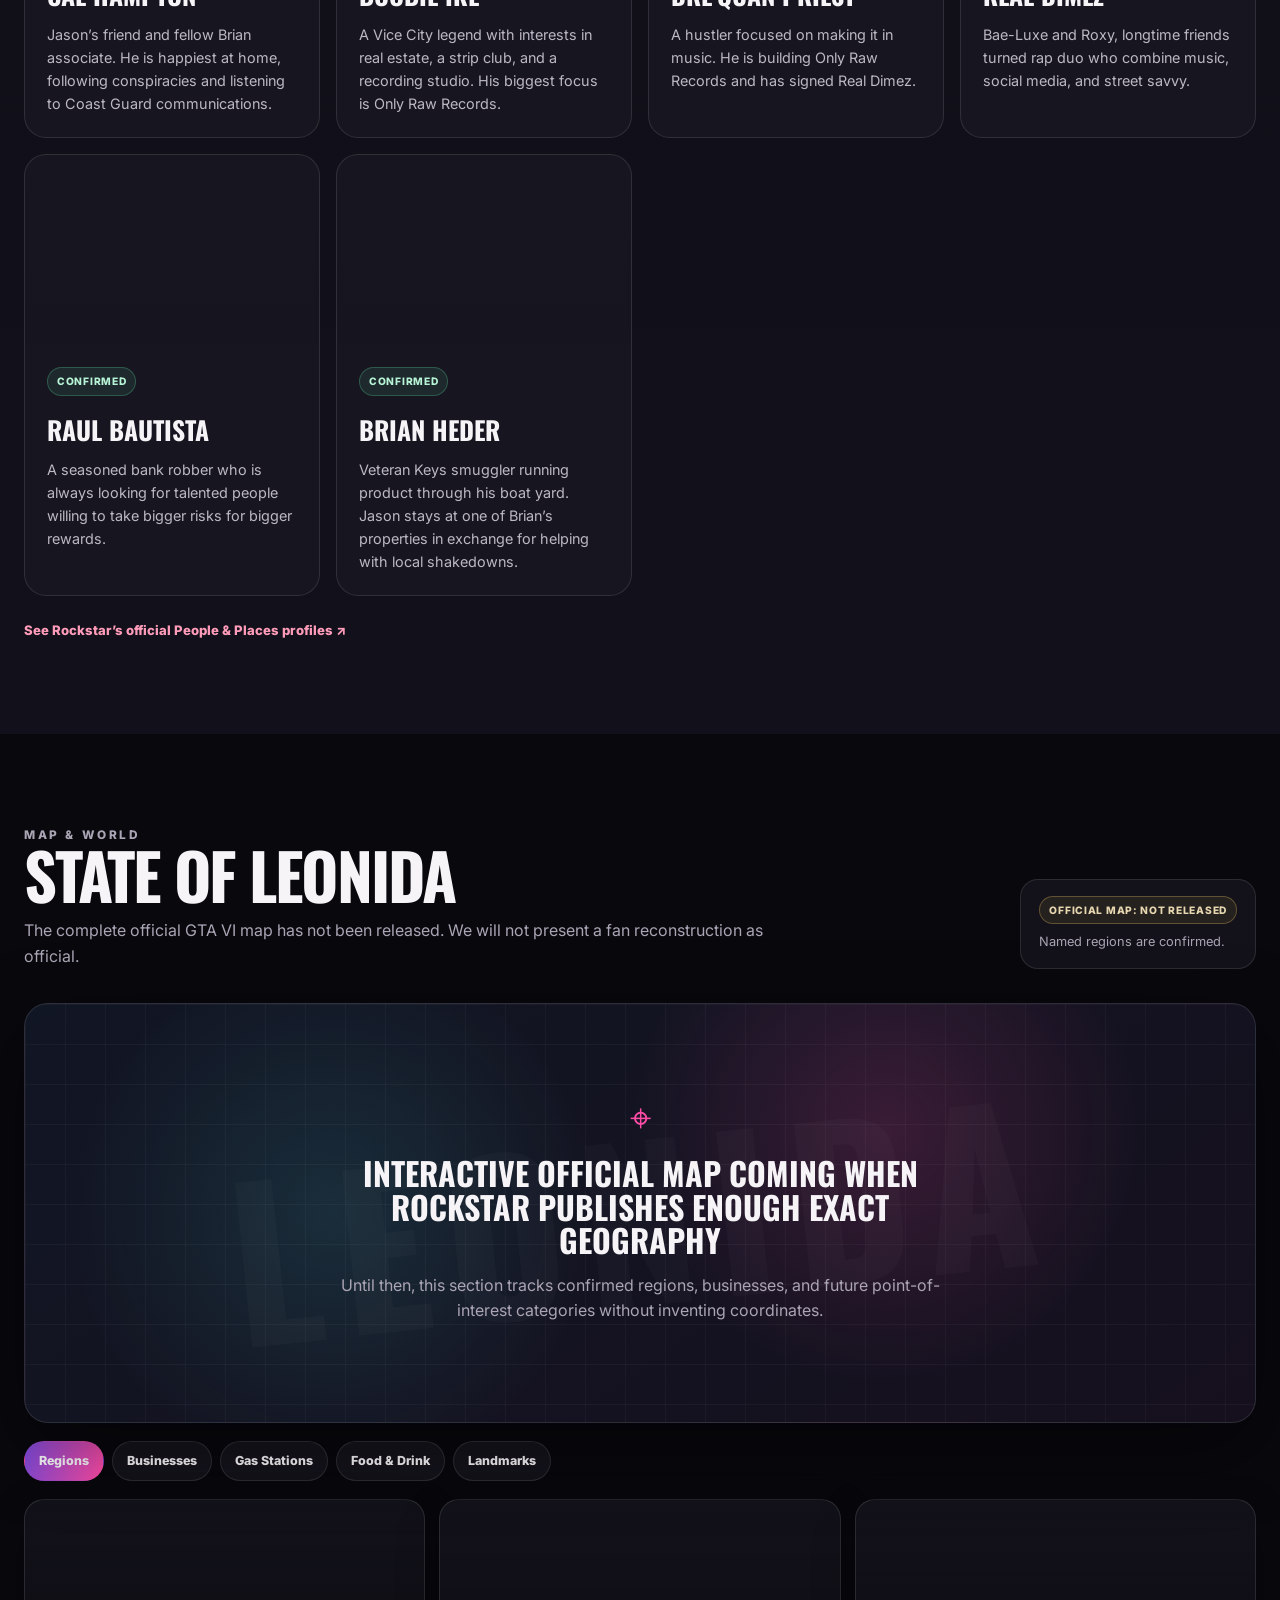
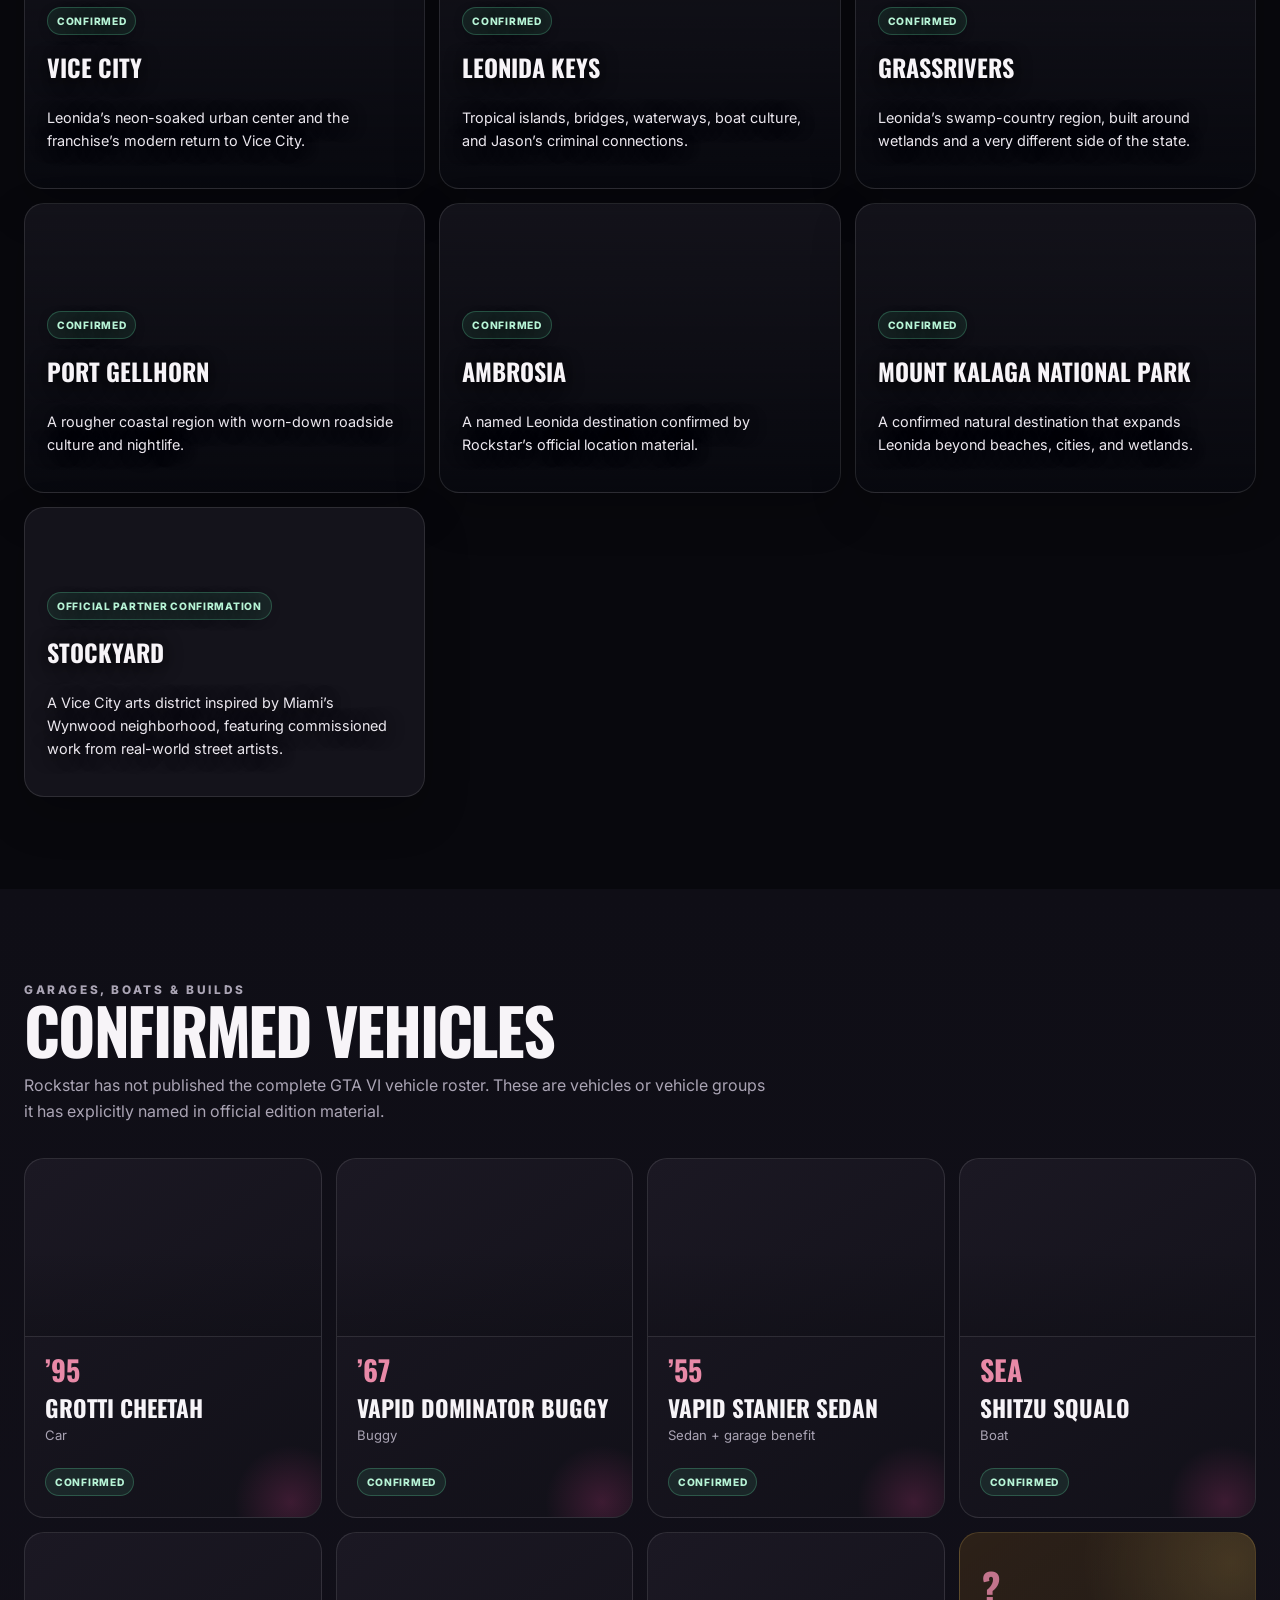
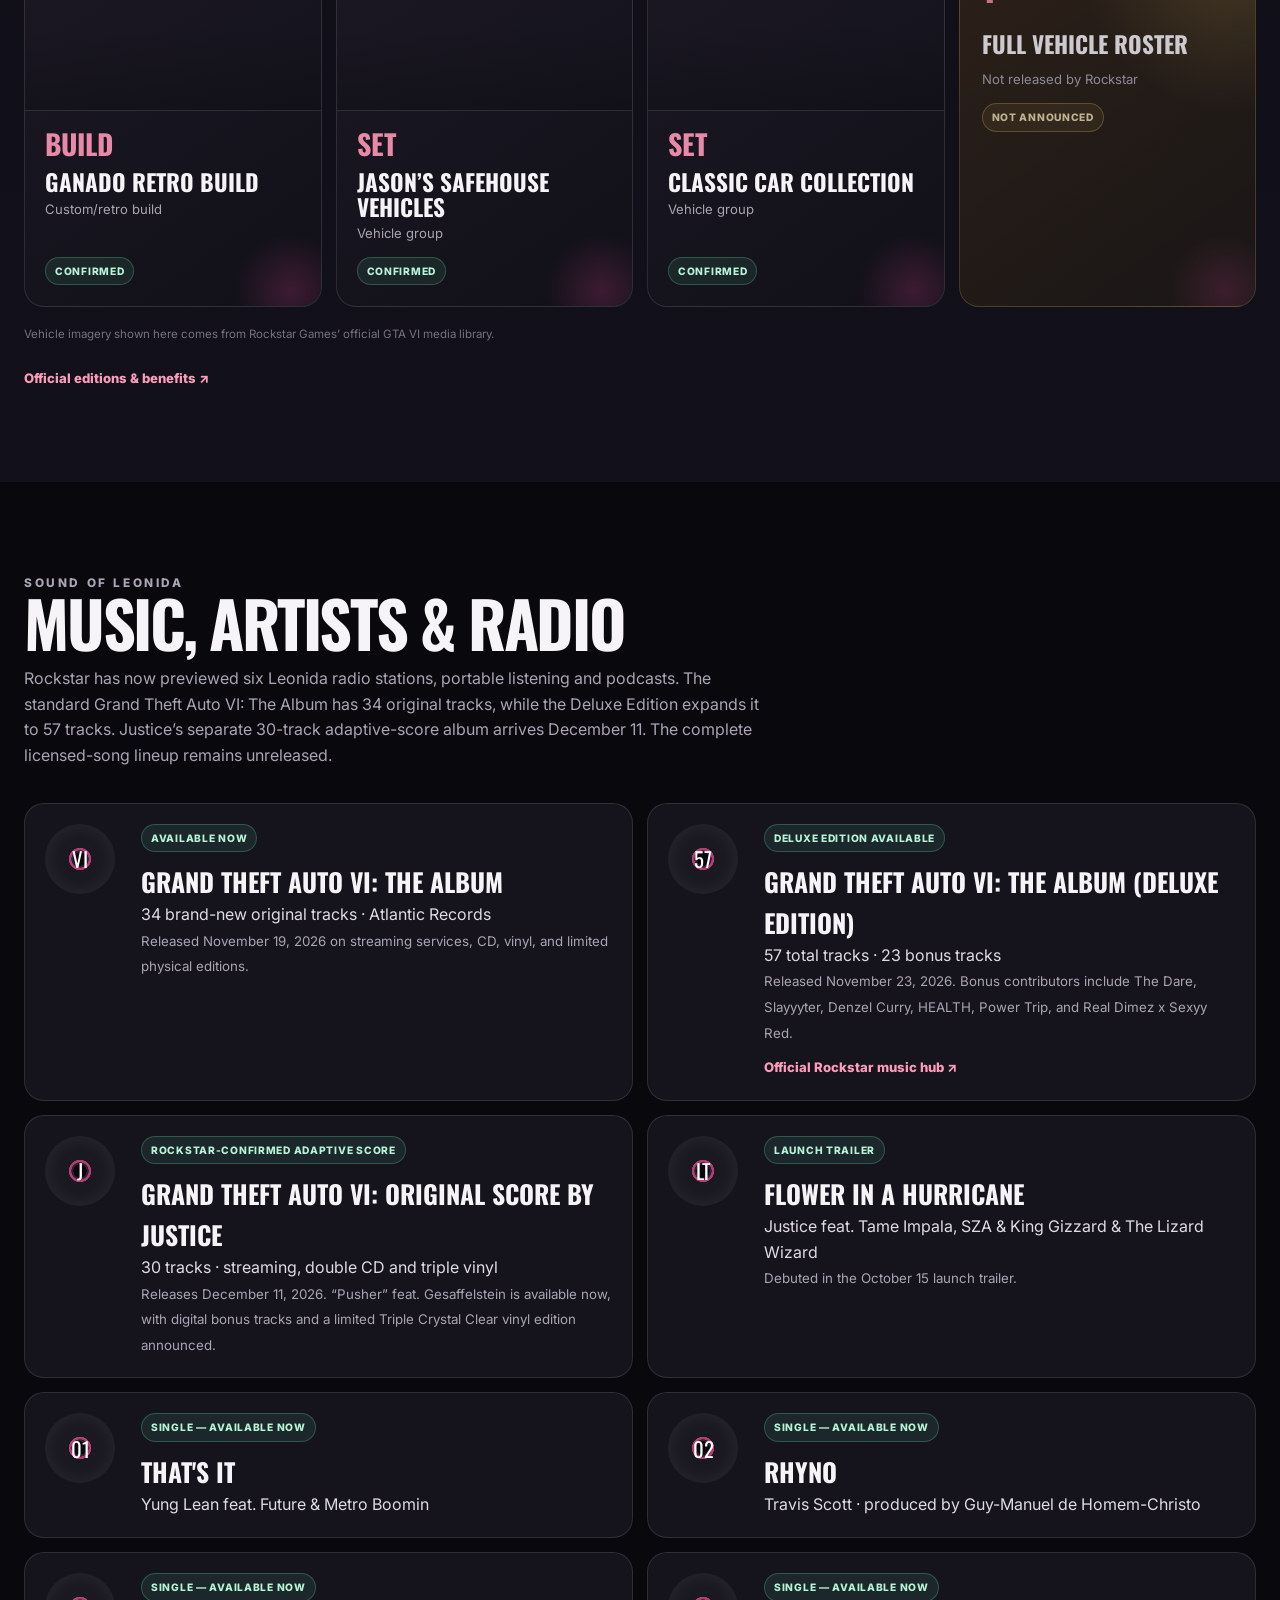
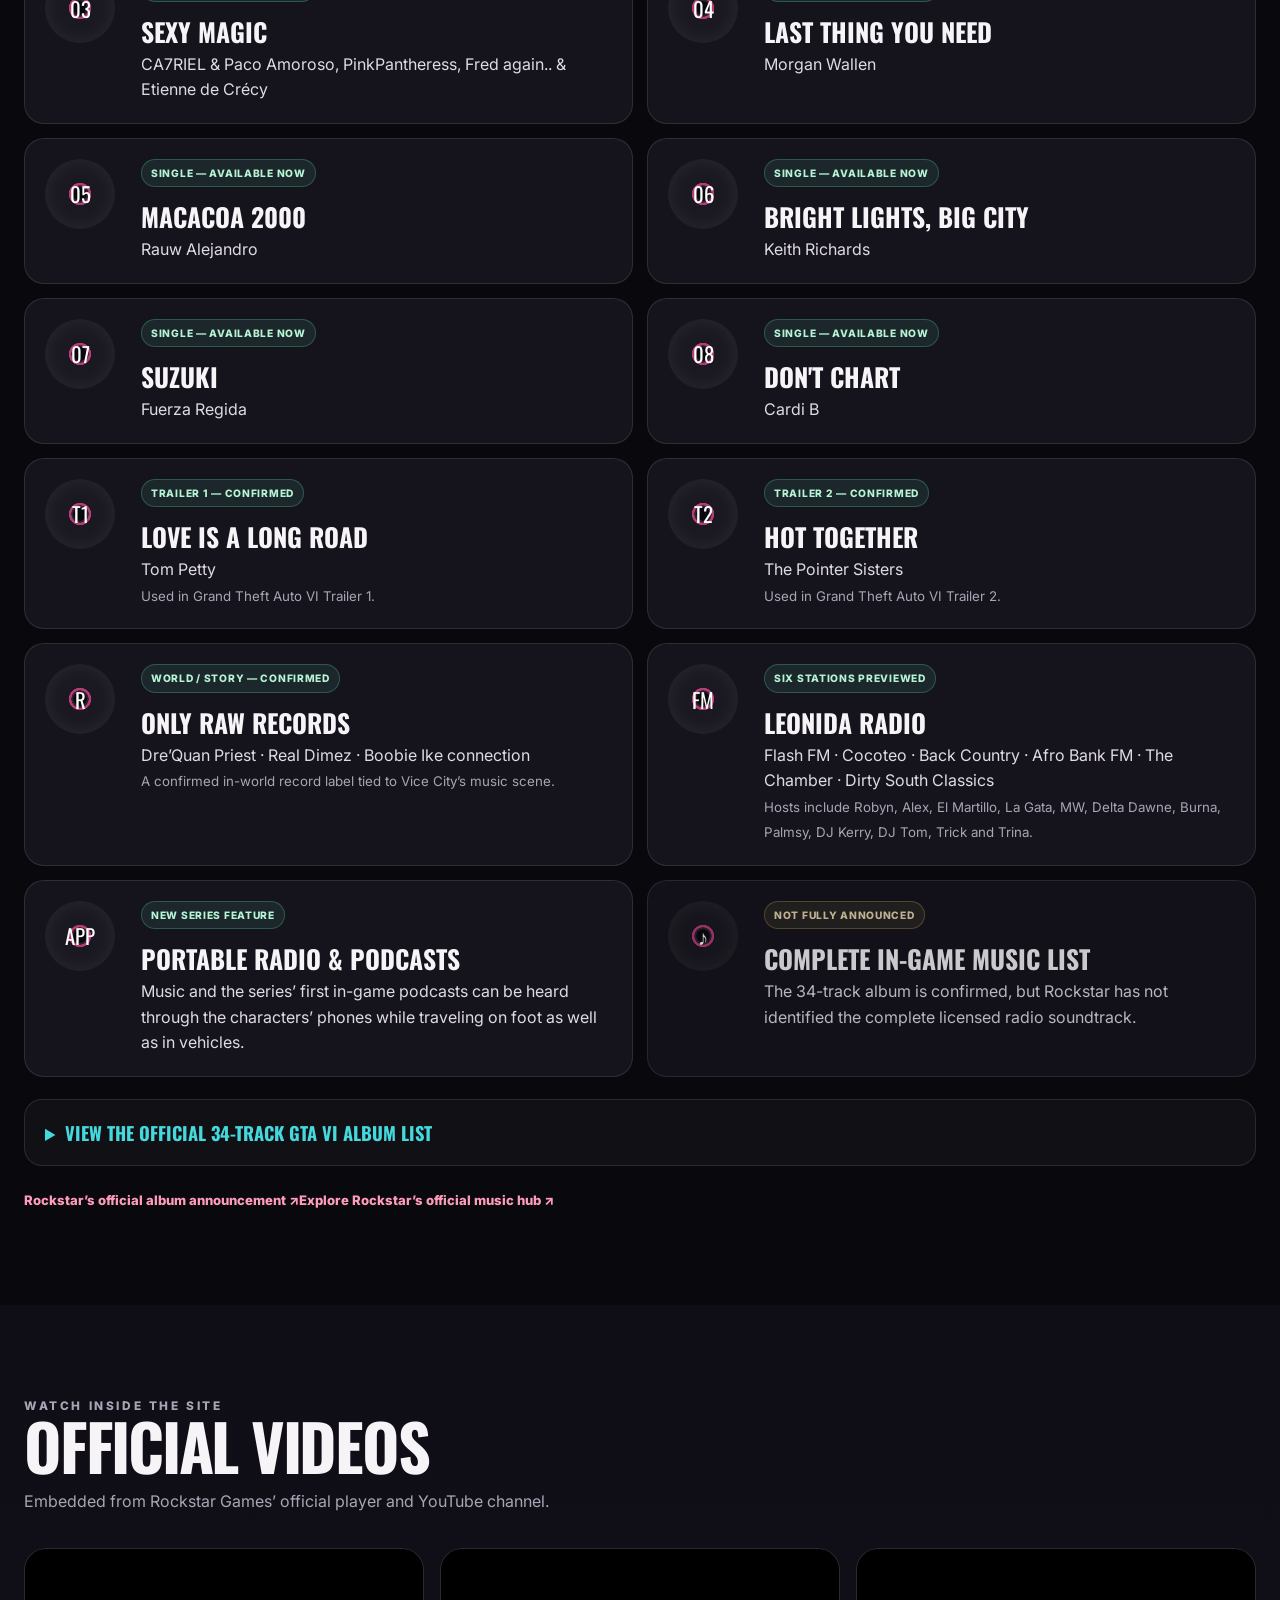
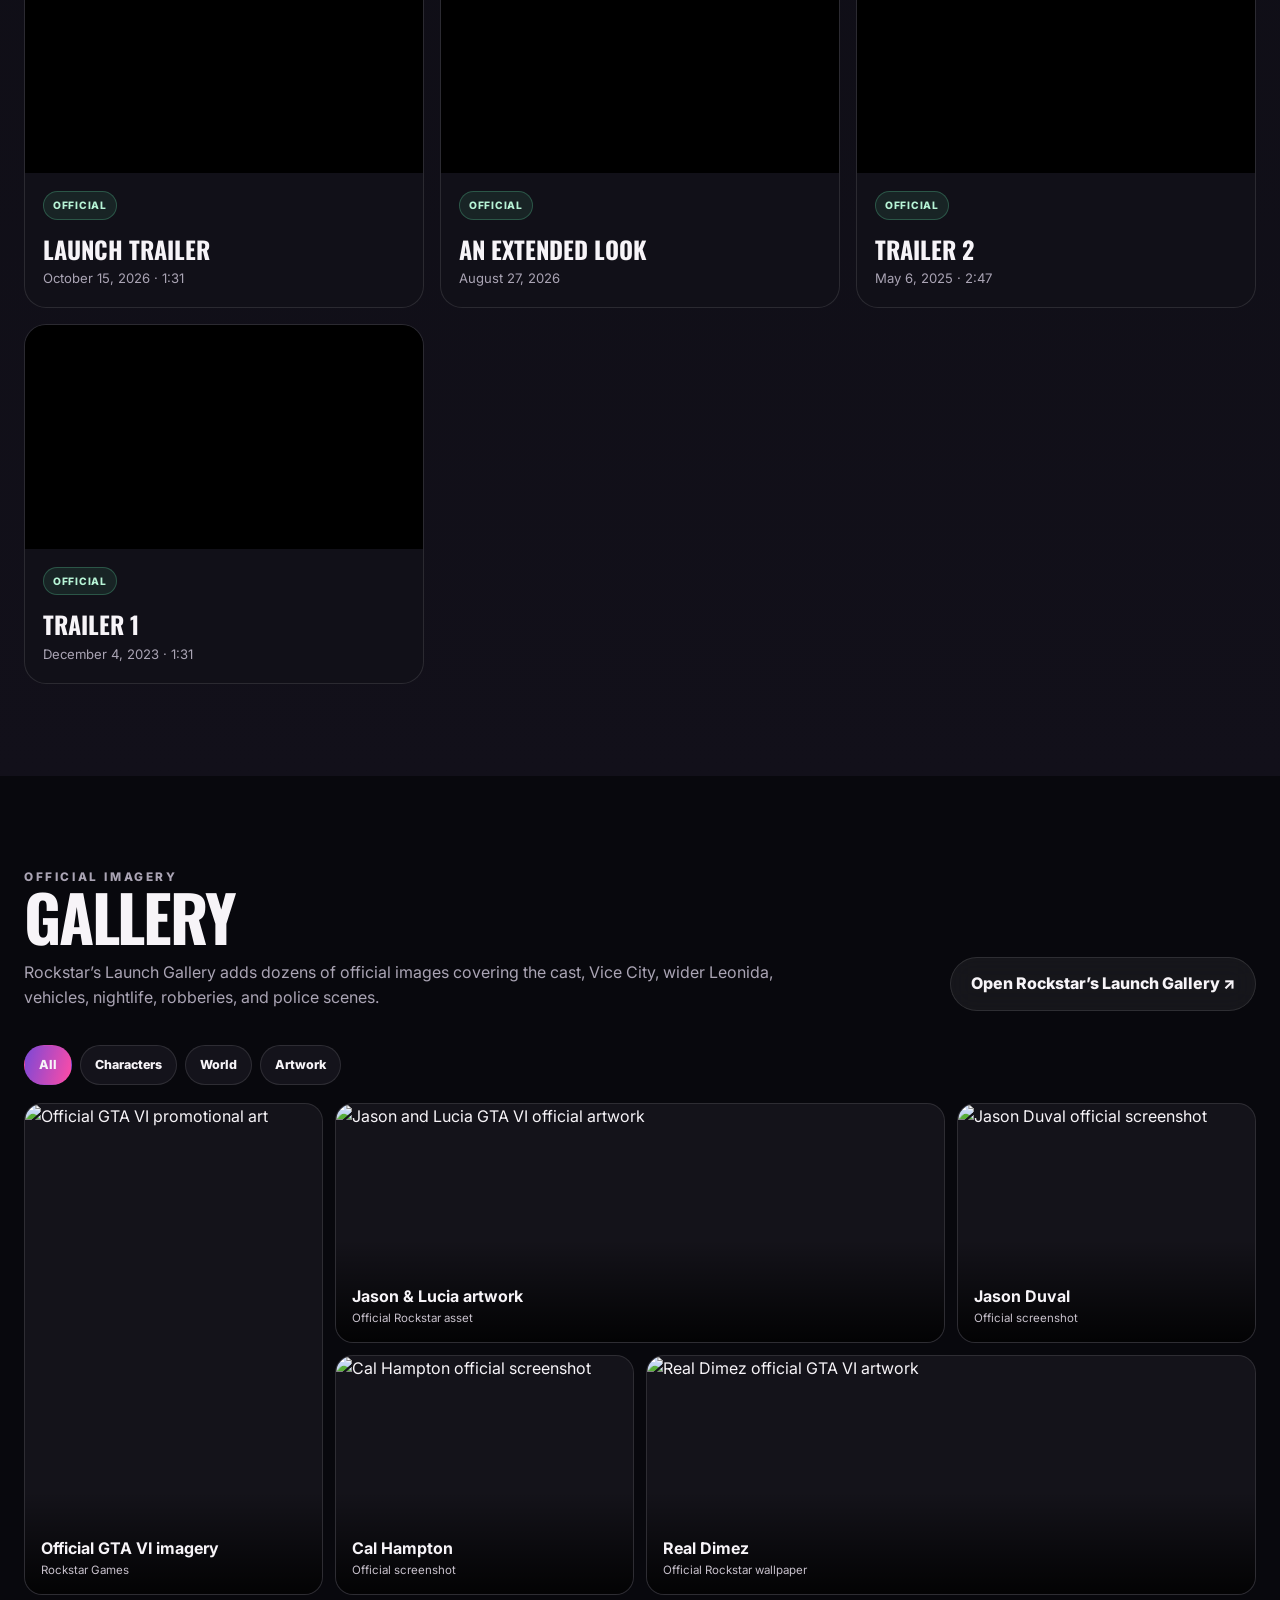
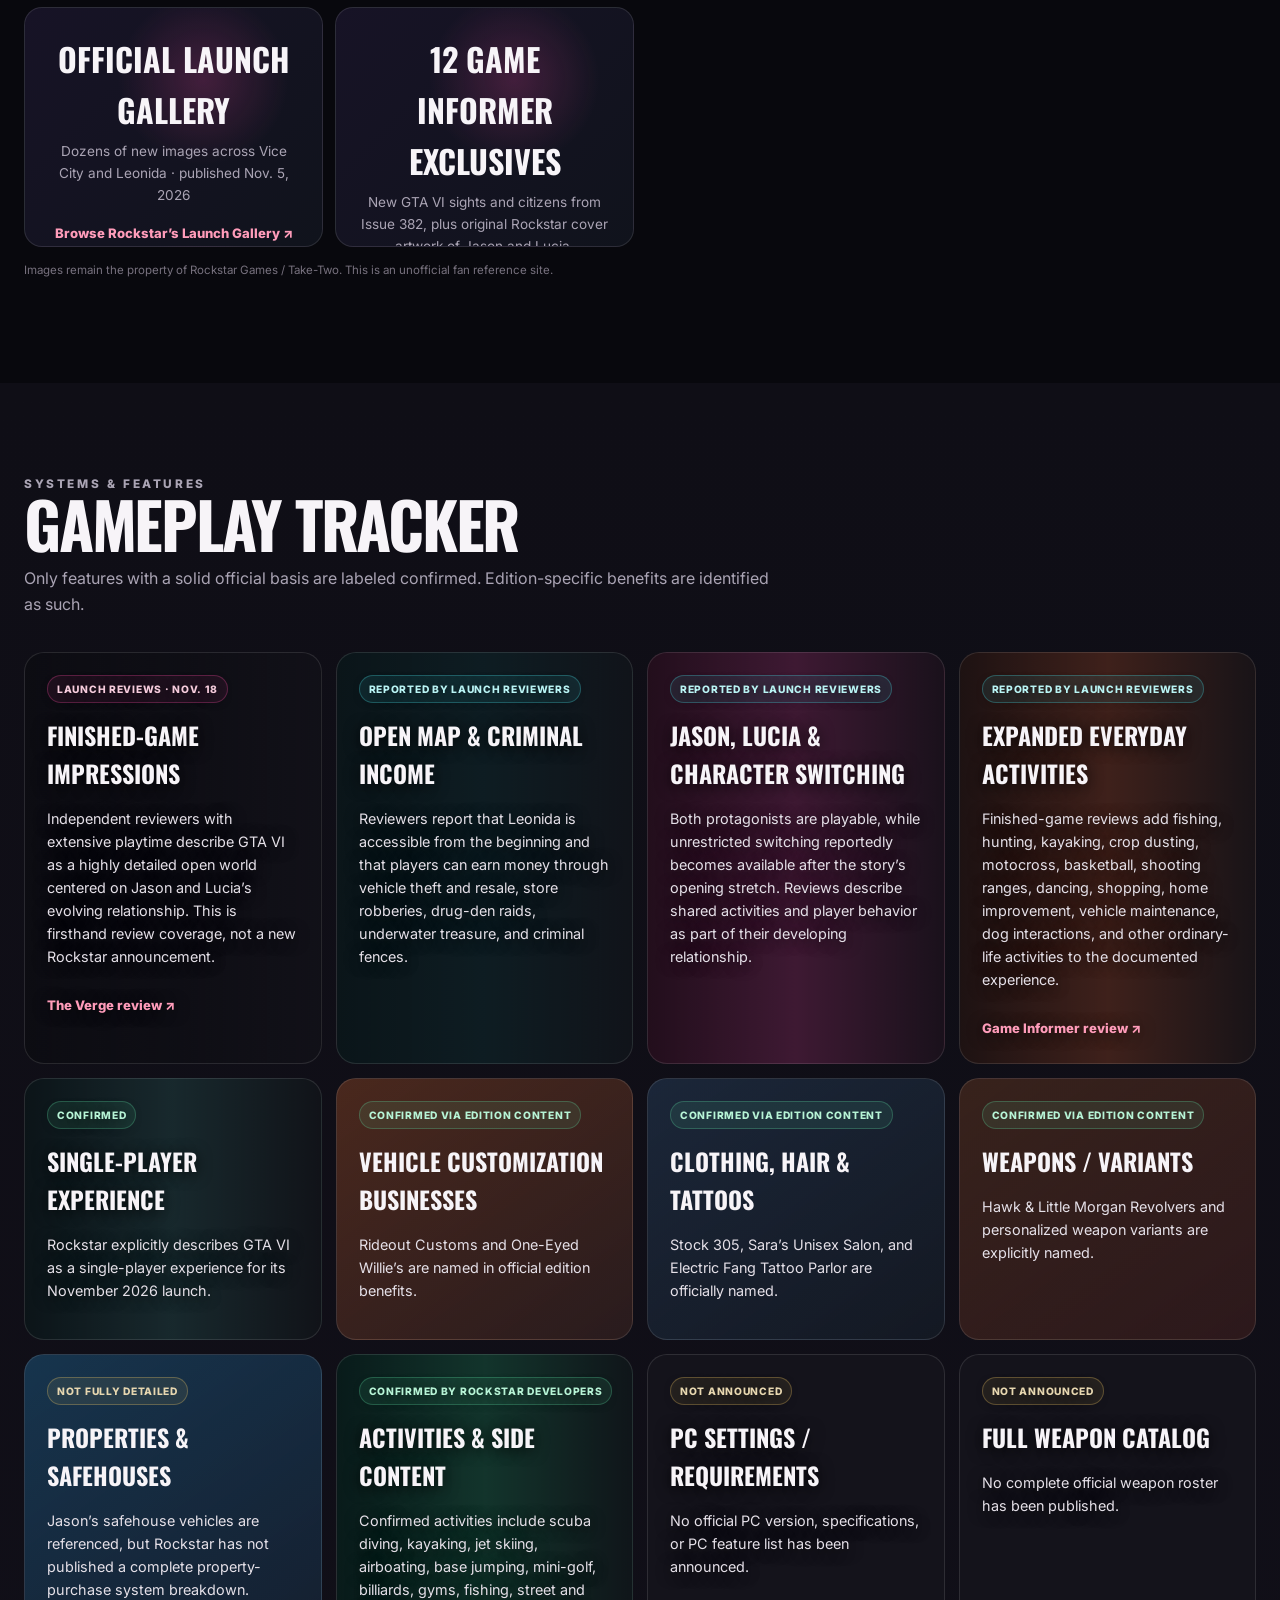
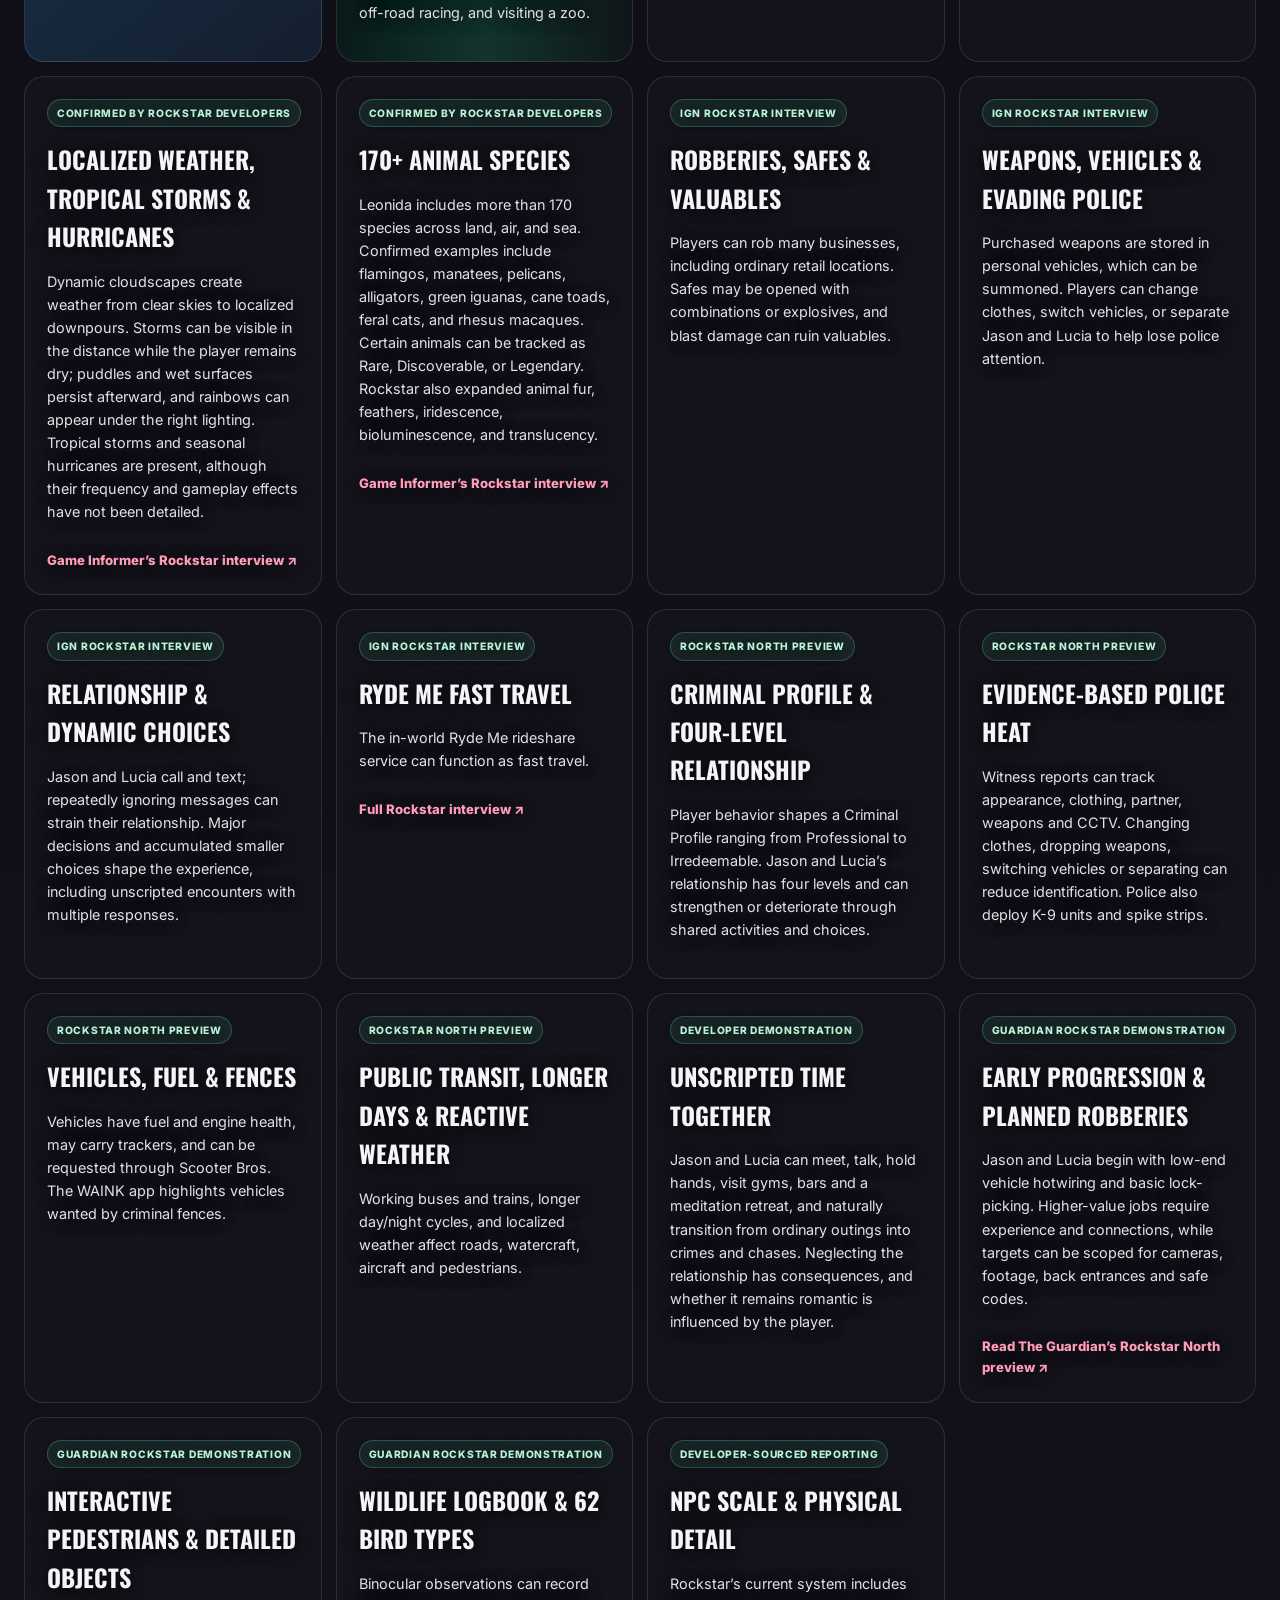
==== commit d830bd7f: "Update GTA VI patch, deluxe album, and add-on details" ====
--- a/index.html
+++ b/index.html
@@ -37,7 +37,7 @@
       <div class="hero-content">
         <div class="eyebrow-row">
           <span class="status confirmed">Confirmed hub</span>
-          <span class="status updated">Updated Nov. 19, 2026</span>
+          <span class="status updated">Updated Nov. 24, 2026</span>
         </div>
         <p class="kicker">VICE CITY. LEONIDA. EVERYTHING WE ACTUALLY KNOW.</p>
         <h1>EVERYTHING<br><span>GTA VI</span></h1>
@@ -258,10 +258,11 @@
       <div class="section-heading">
         <p class="kicker">SOUND OF LEONIDA</p>
         <h2>Music, Artists & Radio</h2>
-        <p>Rockstar has now previewed six Leonida radio stations, portable listening and podcasts, alongside the 34-track Grand Theft Auto VI: The Album and Justice’s separate 30-track adaptive-score album. The complete licensed-song lineup remains unreleased.</p>
+        <p>Rockstar has now previewed six Leonida radio stations, portable listening and podcasts. The standard Grand Theft Auto VI: The Album has 34 original tracks, while the Deluxe Edition expands it to 57 tracks. Justice’s separate 30-track adaptive-score album arrives December 11. The complete licensed-song lineup remains unreleased.</p>
       </div>
       <div class="music-grid">
         <article class="music-card"><span class="disc">VI</span><div><span class="status confirmed">Available now</span><h3>Grand Theft Auto VI: The Album</h3><p>34 brand-new original tracks · Atlantic Records</p><small>Released November 19, 2026 on streaming services, CD, vinyl, and limited physical editions.</small></div></article>
+        <article class="music-card"><span class="disc">57</span><div><span class="status confirmed">Deluxe Edition available</span><h3>Grand Theft Auto VI: The Album (Deluxe Edition)</h3><p>57 total tracks · 23 bonus tracks</p><small>Released November 23, 2026. Bonus contributors include The Dare, Slayyyter, Denzel Curry, HEALTH, Power Trip, and Real Dimez x Sexyy Red.</small><br><a class="source-link" href="https://www.rockstargames.com/VI/music" target="_blank" rel="noopener">Official Rockstar music hub ↗</a></div></article>
         <article class="music-card"><span class="disc">J</span><div><span class="status confirmed">Rockstar-confirmed adaptive score</span><h3>Grand Theft Auto VI: Original Score by Justice</h3><p>30 tracks · streaming, double CD and triple vinyl</p><small>Releases December 11, 2026. “Pusher” feat. Gesaffelstein is available now, with digital bonus tracks and a limited Triple Crystal Clear vinyl edition announced.</small></div></article>
         <article class="music-card"><span class="disc">LT</span><div><span class="status confirmed">Launch Trailer</span><h3>Flower in a Hurricane</h3><p>Justice feat. Tame Impala, SZA &amp; King Gizzard &amp; The Lizard Wizard</p><small>Debuted in the October 15 launch trailer.</small></div></article>
         <article class="music-card"><span class="disc">01</span><div><span class="status confirmed">Single — available now</span><h3>That's It</h3><p>Yung Lean feat. Future &amp; Metro Boomin</p></div></article>
@@ -432,7 +433,7 @@
       <div class="edition-grid">
         <article class="edition-card"><span class="status confirmed">Available now</span><h3>Standard Edition</h3><p>Digital or code-in-box. Rockstar’s physical version contains a download code rather than a disc.</p><ul><li>Released: Nov. 19, 2026</li><li>PS5 / Xbox Series X|S</li><li>Up to 212 GB depending on device</li></ul></article>
         <article class="edition-card premium"><span class="status confirmed">Confirmed</span><h3>Ultimate Edition</h3><p>Includes extra vehicles, weapons, apparel, style businesses, and story-threaded premium content listed by Rockstar.</p><ul><li>’95 Grotti Cheetah</li><li>Hawk & Little Morgan Revolvers</li><li>Rideout Customs / Sara’s Salon / more</li></ul></article>
-        <article class="edition-card"><span class="status confirmed">Launch offer through Nov. 19</span><h3>Vintage Vice City Pack</h3><p>Available for qualifying pre-orders/purchases before November 20, including the ’55 Vapid Stanier, outfits/hairstyles, and an exclusive weapon pattern.</p></article>
+        <article class="edition-card"><span class="status confirmed">Digital add-on available</span><h3>Vintage Vice City Pack</h3><p>Previously included with qualifying pre-orders and purchases before November 20, the pack is now sold separately as a digital add-on. It includes the ’55 Vapid Stanier and garage, outfits and hairstyles, an exclusive weapon pattern, and the wider collection of vehicles, weapons, businesses, and customization benefits listed by Rockstar.</p><a class="source-link" href="https://www.rockstargames.com/VI/add-ons/vintage-vice-city" target="_blank" rel="noopener">Official add-on details ↗</a></article>
         <article class="edition-card collectible"><span class="status confirmed">Collector merchandise</span><h3>The Goodtime State – Vice City Collection</h3><p>A $399.99 limited merchandise set inspired by Leonida’s Macca the Gator TV show. <strong>GTA VI is sold separately and is not included.</strong></p><ul><li>Macca the Gator figure</li><li>Oakley Frogskins sunglasses and New Era cap</li><li>Leonida Keys crossbody bag</li><li>Double-sided Leonida map poster</li><li>Shot glass, mirror, pins, stickers, spoon and keychain</li></ul><a class="source-link" href="https://www.rockstargames.com/newswire/article/9k2a49ook82o57/pre-order-the-goodtime-state-vice-city-collection-now-while-supplies-l" target="_blank" rel="noopener">Official Rockstar announcement ↗</a></article>
       </div>
     </section>
@@ -504,6 +505,9 @@
     <section id="news" class="content-section section-pad">
       <div class="section-heading"><p class="kicker">OFFICIAL TIMELINE</p><h2>Key GTA VI Updates</h2></div>
       <div class="timeline">
+        <article><time>Nov 23, 2026</time><div><h3>First official post-launch update fixes crashes and progression blockers</h3><p>Rockstar’s PS5 and Xbox Series X|S launch update fixes several crashes, stalled weather, broken autosaves, missing story or unlock phone calls, an occasionally permanent Wanted Level, the unusable gym deadlift bar, and partners failing to hand over bags for sale to fences.</p><a href="https://support.rockstargames.com/articles/sN5pEdFYZdlvijKXd6xpJ/grand-theft-auto-vi-launch-updates-ps5-xbox-series-x-or-s" target="_blank" rel="noopener">Official Rockstar patch notes ↗</a> · <a href="https://www.purexbox.com/news/2026/11/gta-6-update-now-live-on-xbox-series-xs-includes-seven-official-fixes" target="_blank" rel="noopener">Reported version and download sizes ↗</a><small> Independent reporting identifies PS5 version 01.002.002 and Xbox build 1.0.2.2; those version and size details are not listed in Rockstar’s notes.</small></div></article>
+        <article><time>Nov 23, 2026</time><div><h3>GTA VI Album Deluxe Edition expands the soundtrack</h3><p>The Deluxe Edition adds 23 bonus tracks to the original 34-song album for 57 tracks total, with additional contributions from The Dare, Slayyyter, Denzel Curry, HEALTH, Power Trip, Real Dimez x Sexyy Red, and more.</p><a href="https://www.rockstargames.com/VI/music" target="_blank" rel="noopener">Explore Rockstar’s complete tracklist ↗</a></div></article>
+        <article><time>Nov 23, 2026</time><div><h3>Vintage Vice City Pack becomes a standalone digital add-on</h3><p>After its early-purchase offer ended, Rockstar’s official GTA VI site now presents the Vintage Vice City Pack as a separately purchasable add-on.</p><a href="https://www.rockstargames.com/VI/add-ons/vintage-vice-city" target="_blank" rel="noopener">View official add-on details ↗</a></div></article>
         <article><time>Nov 19, 2026</time><div><h3>Grand Theft Auto VI launches worldwide</h3><p>GTA VI is now available on PlayStation 5 and Xbox Series X|S. The official 34-track album launches alongside the game, and Rockstar’s dedicated support hub covers purchase, activation, installation, story-mode play and error troubleshooting. GTA VI Online and a PC version remain unannounced.</p><a href="https://taketwointeractivesoftwareinc.gcs-web.com/news-releases/news-release-details/rockstar-games-announces-grand-theft-auto-vi-now-available" target="_blank" rel="noopener">Official Take-Two launch announcement ↗</a> · <a href="https://support.rockstargames.com/VI" target="_blank" rel="noopener">Rockstar Support ↗</a></div></article>
         <article><time>Nov 18, 2026</time><div><h3>GTA VI launch reviews are published</h3><p>Firsthand reviews of the finished game report full-map access from the beginning, numerous legal and criminal side activities, a reactive open world, and a relationship-driven structure for Jason and Lucia. These details are attributed to independent reviewers rather than presented as new Rockstar announcements.</p><a href="https://www.theverge.com/games/1035801/grand-theft-auto-6-review" target="_blank" rel="noopener">The Verge ↗</a> · <a href="https://gameinformer.com/review/grand-theft-auto-vi/outrageous-fortune" target="_blank" rel="noopener">Game Informer ↗</a> · <a href="https://arstechnica.com/gaming/2026/11/grand-theft-auto-vi-the-ars-technica-review/" target="_blank" rel="noopener">Ars Technica ↗</a> · <a href="https://www.theguardian.com/games/2026/nov/18/grand-theft-auto-vi-gta-6-review-playstation-rockstar" target="_blank" rel="noopener">The Guardian ↗</a></div></article>
         <article><time>Nov 15, 2026</time><div><h3>The Guardian publishes its full Rockstar North gameplay preview</h3><p>The hands-on demonstration confirms player-influenced relationship outcomes, mostly free character switching, early lock-picking and vehicle progression, planned robberies, interactive pedestrians, readable objects, and a wildlife logbook with 62 bird types.</p><a href="https://www.theguardian.com/games/ng-interactive/2026/nov/15/grand-theft-auto-vi-inside-rockstar-games" target="_blank" rel="noopener">Read The Guardian’s preview ↗</a></div></article>
--- a/styles.css
+++ b/styles.css
@@ -209,8 +209,8 @@
 /* Requested homepage copy + speculation navigation refinements */
 .story-pitch{display:grid;gap:10px}
 .story-pitch span{display:block}
-.main-nav .speculation-nav-link{color:var(--pink);text-shadow:0 0 18px rgba(255,76,166,.28)}
-.main-nav .speculation-nav-link:hover{color:var(--orange);text-shadow:0 0 22px rgba(255,155,84,.42)}
+.main-nav .creators-nav-link{color:var(--pink);text-shadow:0 0 18px rgba(255,76,166,.28)}
+.main-nav .creators-nav-link:hover{color:var(--orange);text-shadow:0 0 22px rgba(255,155,84,.42)}
 
 
 /* September 29, 2026 confirmed environment and collectible updates */
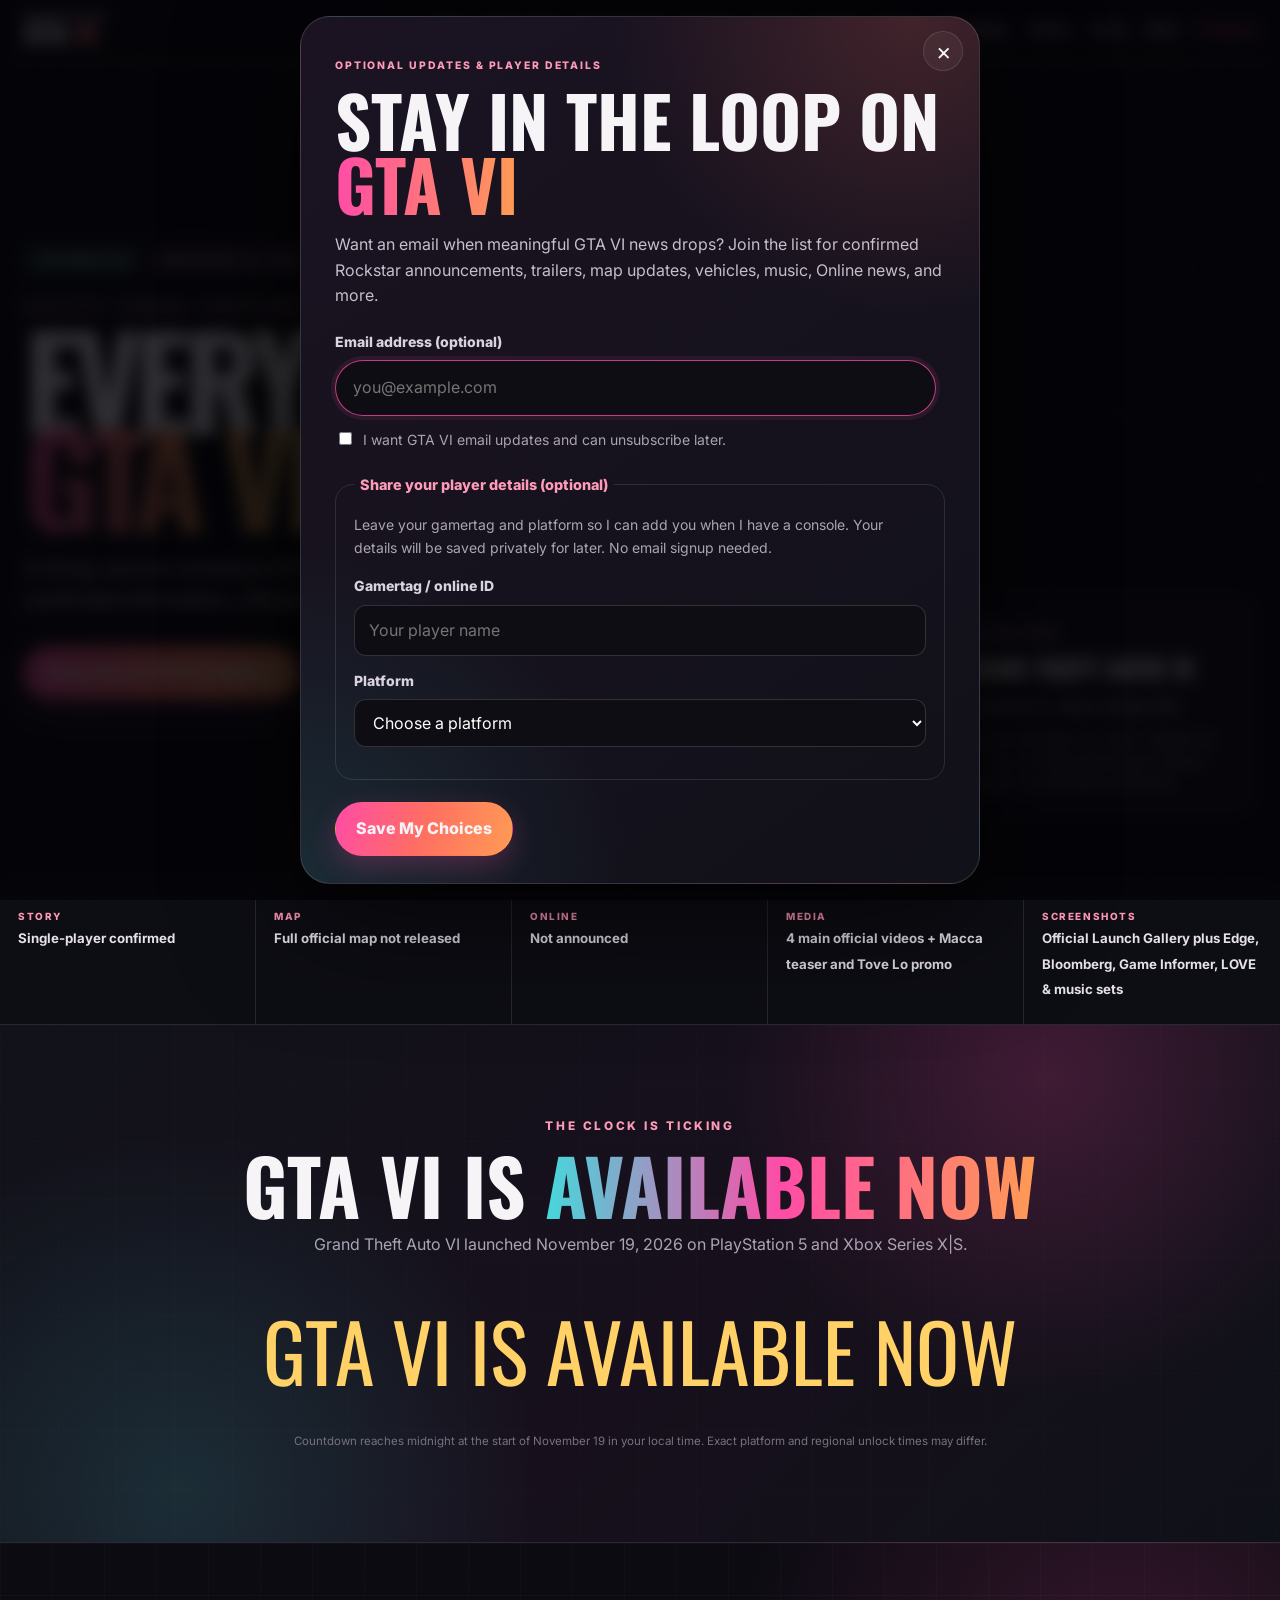
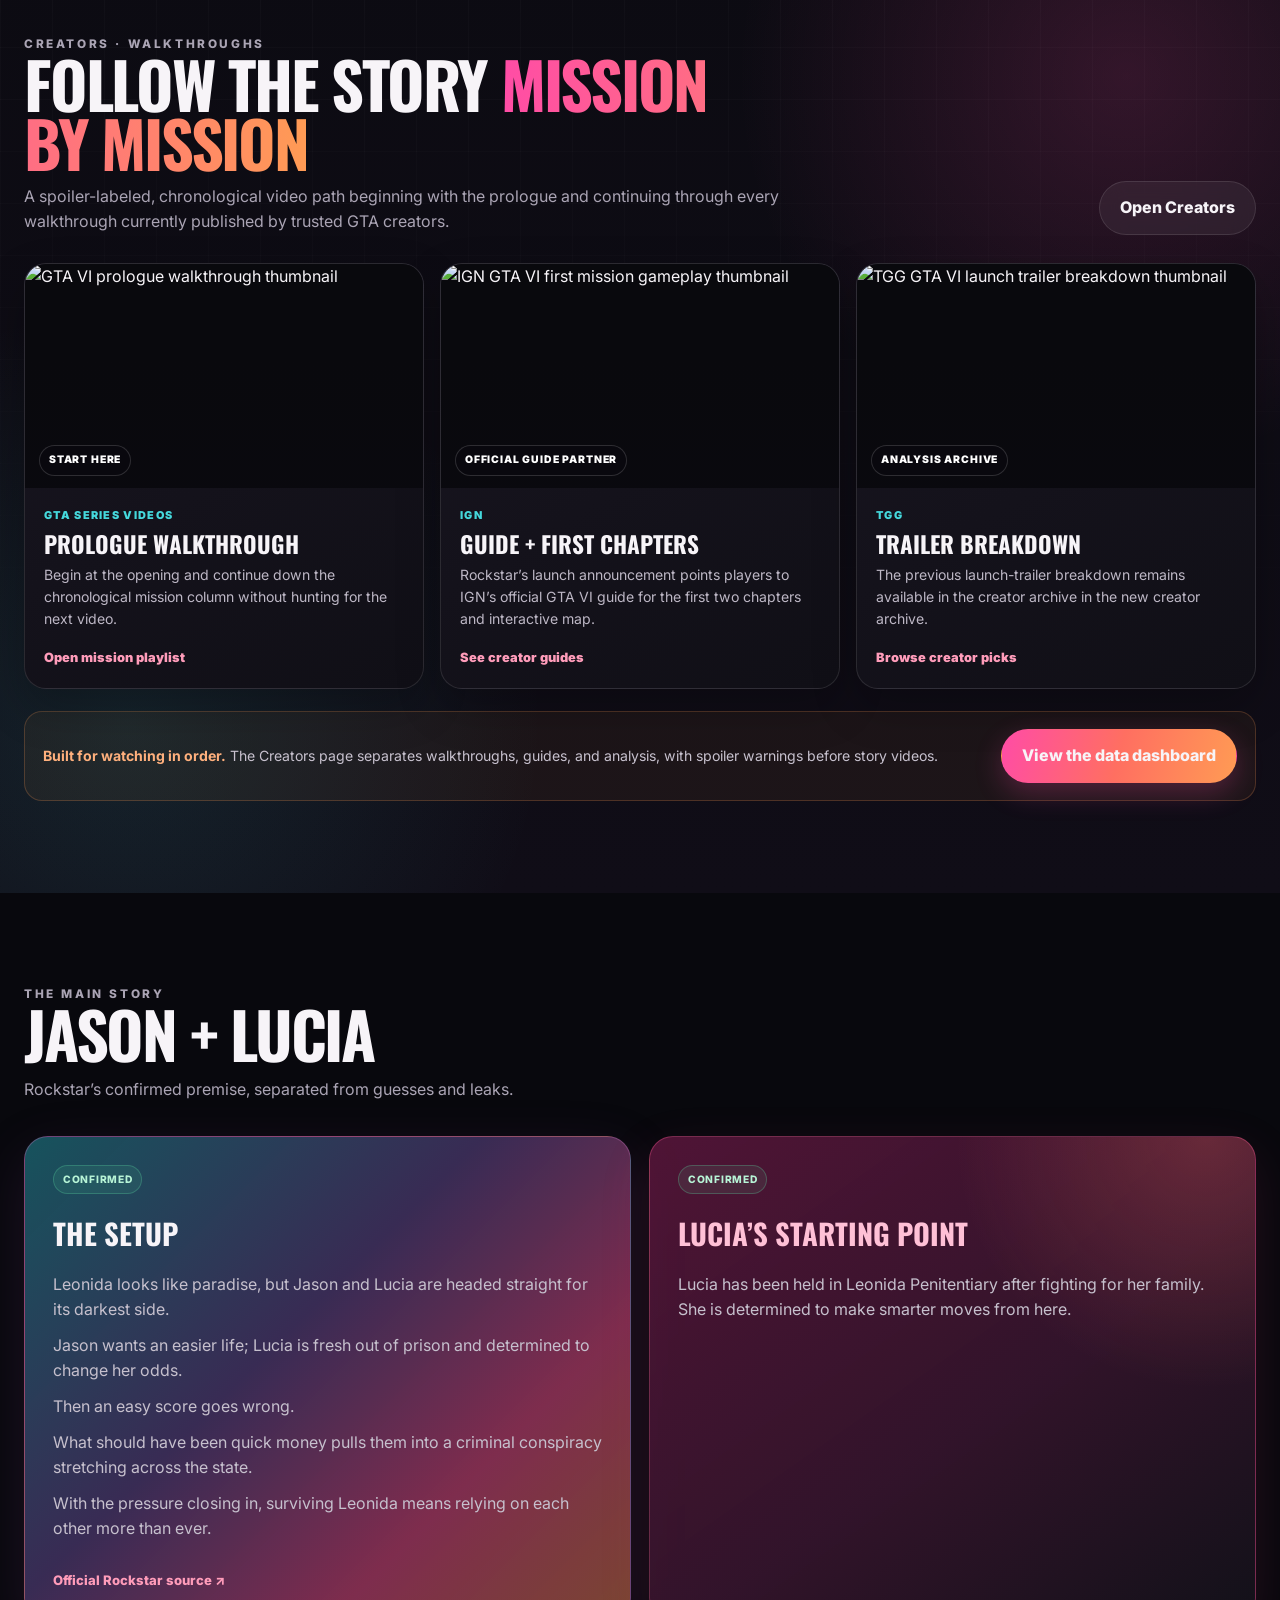
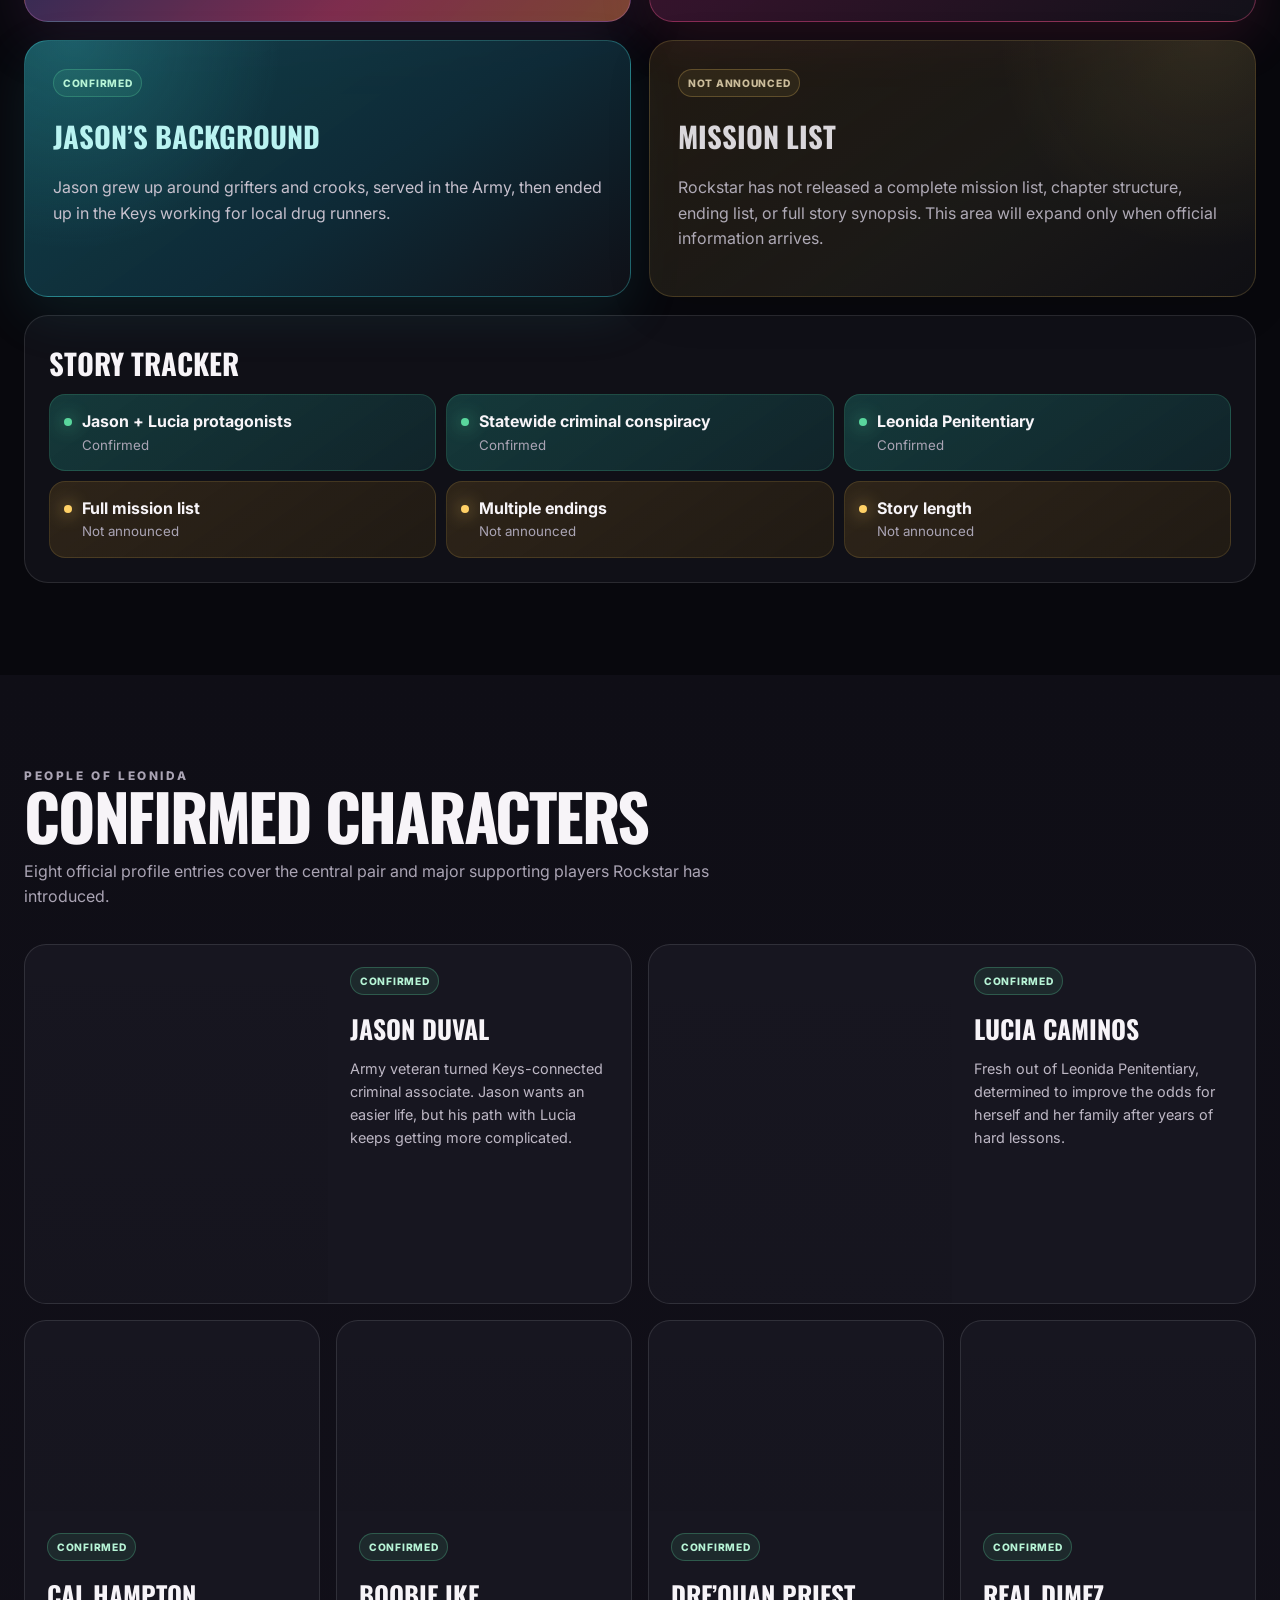
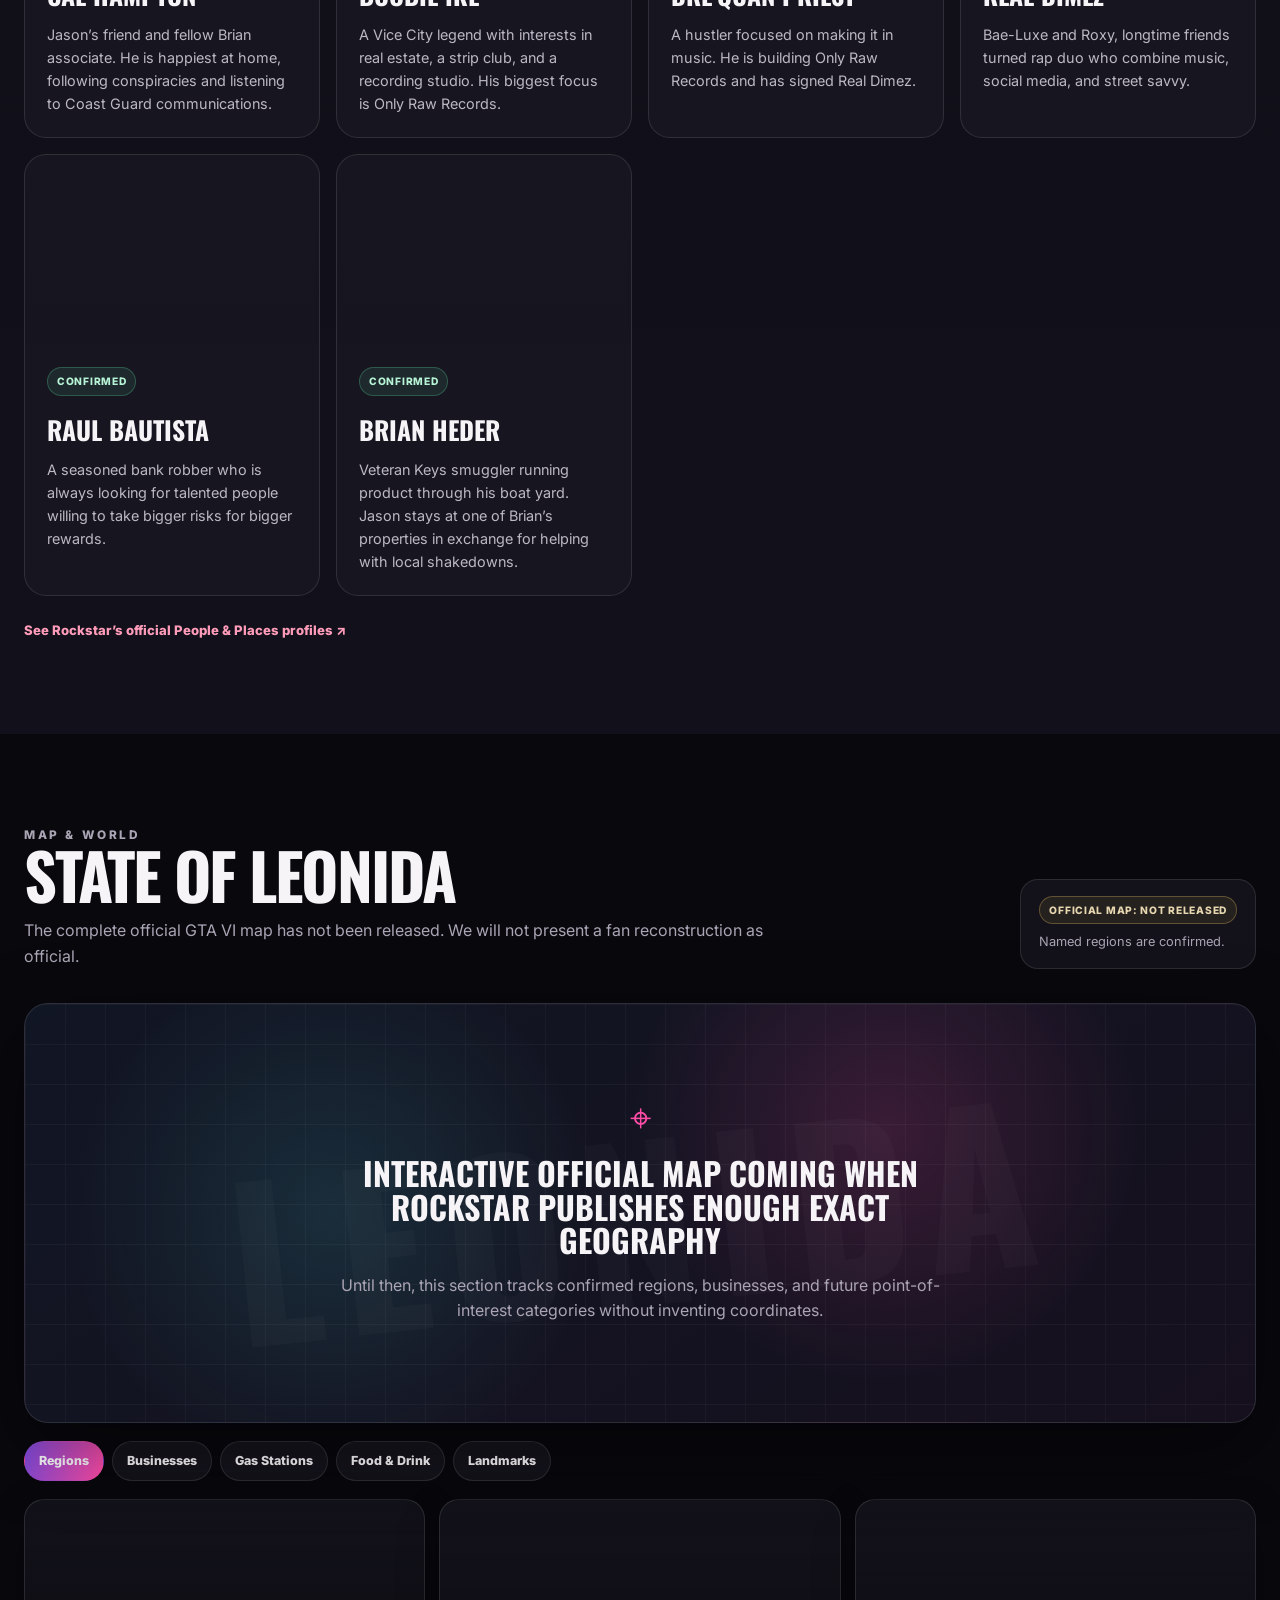
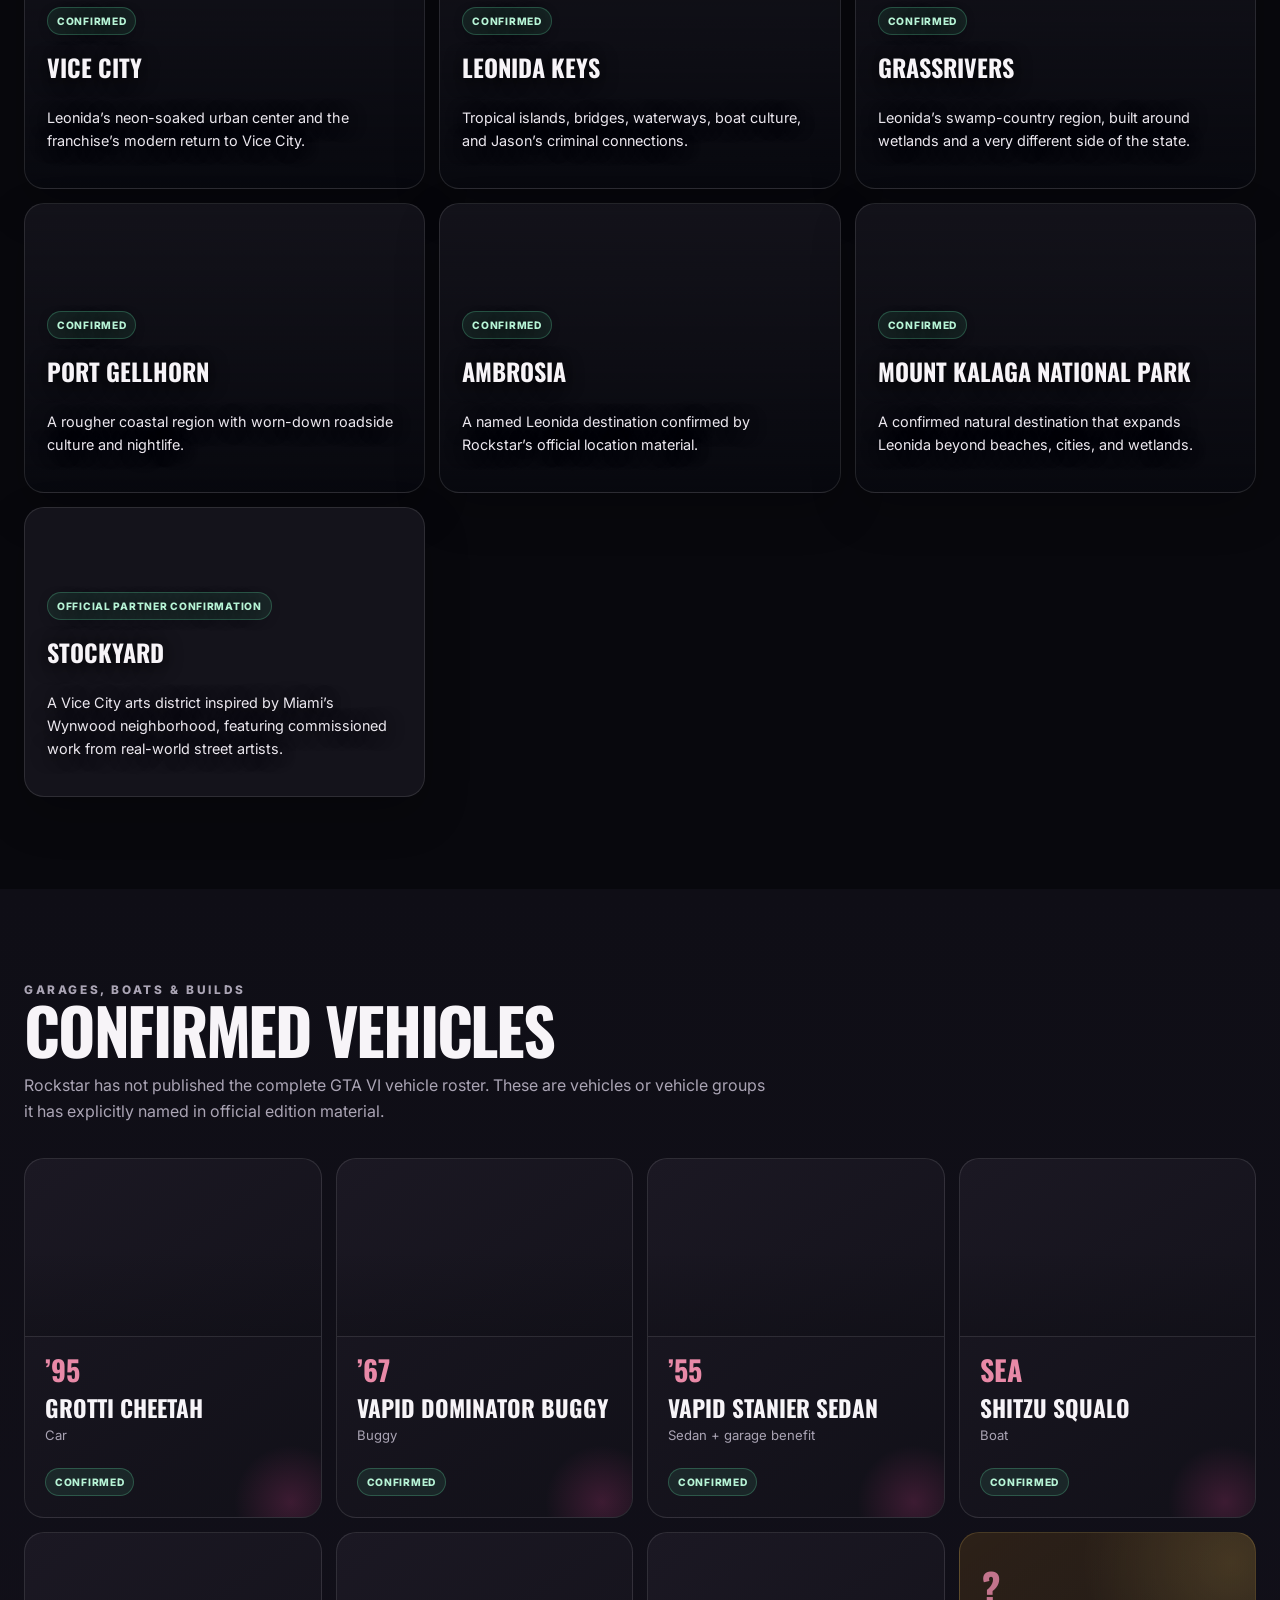
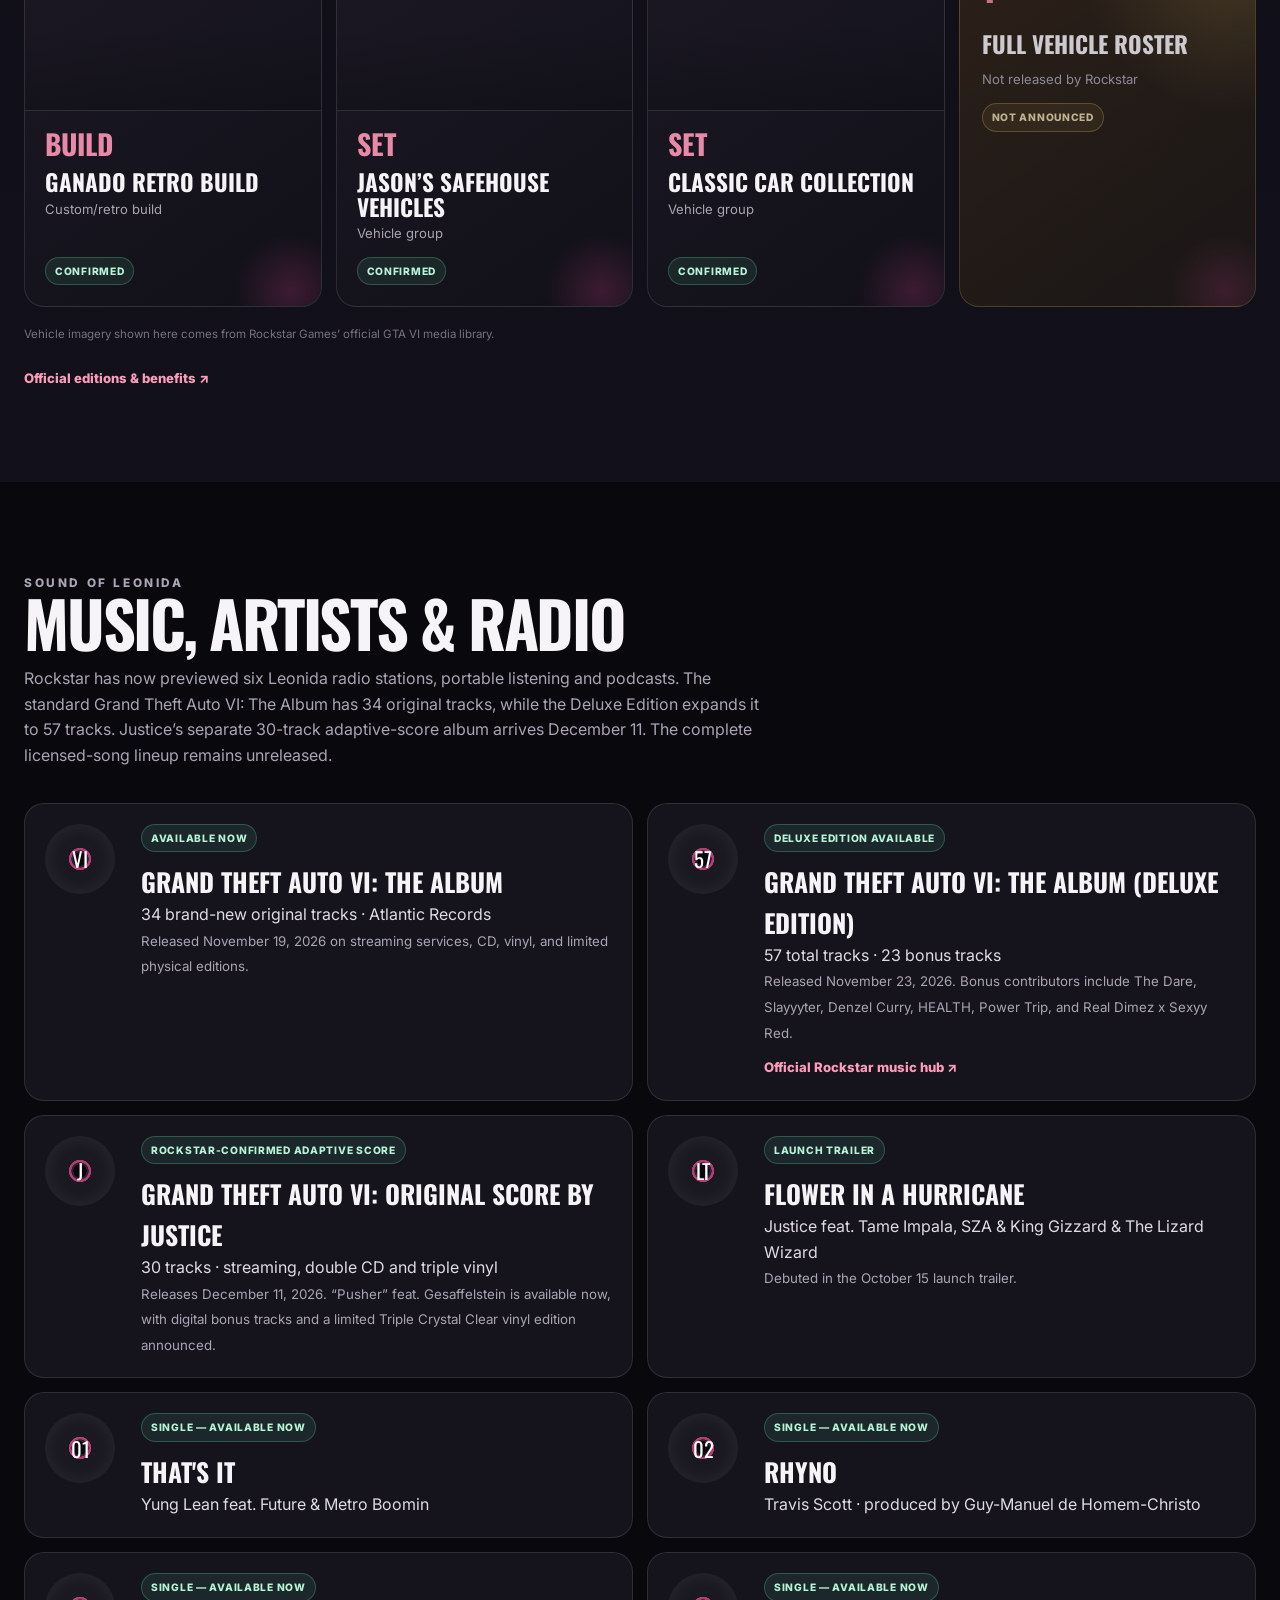
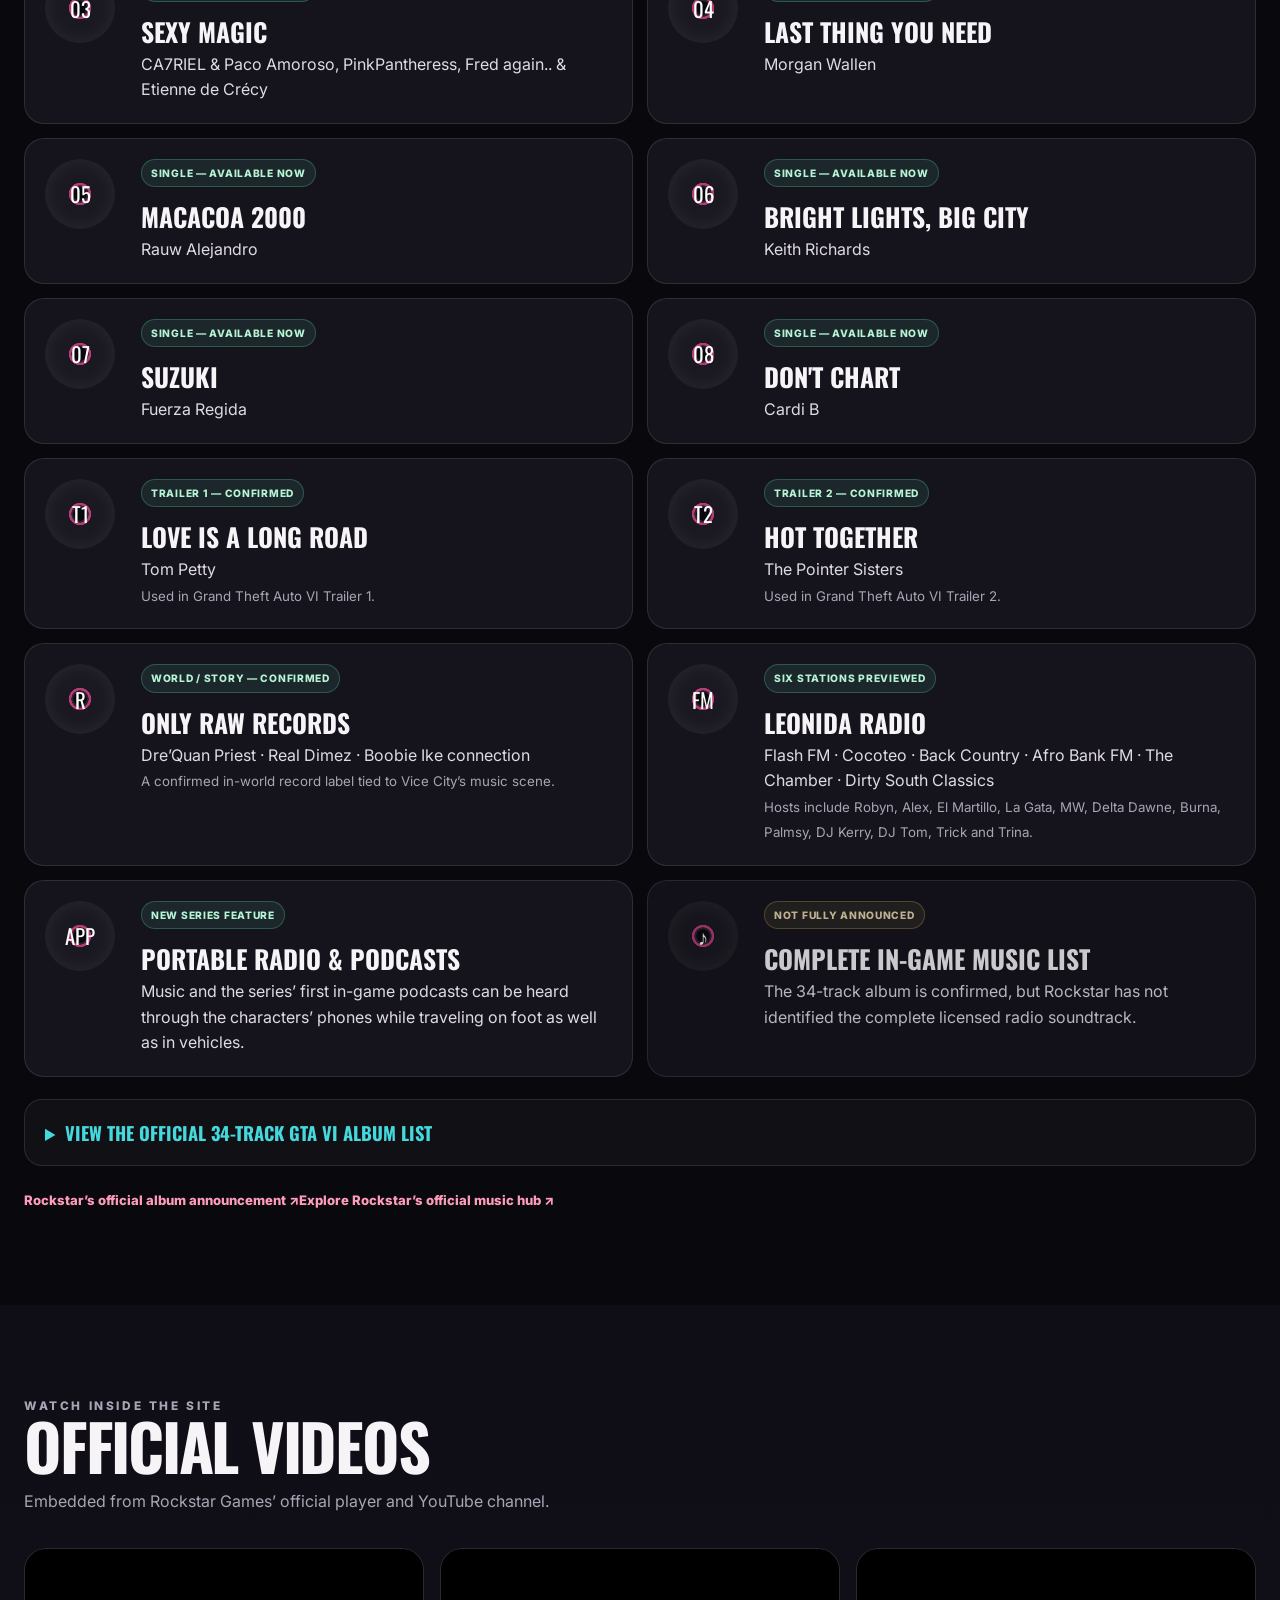
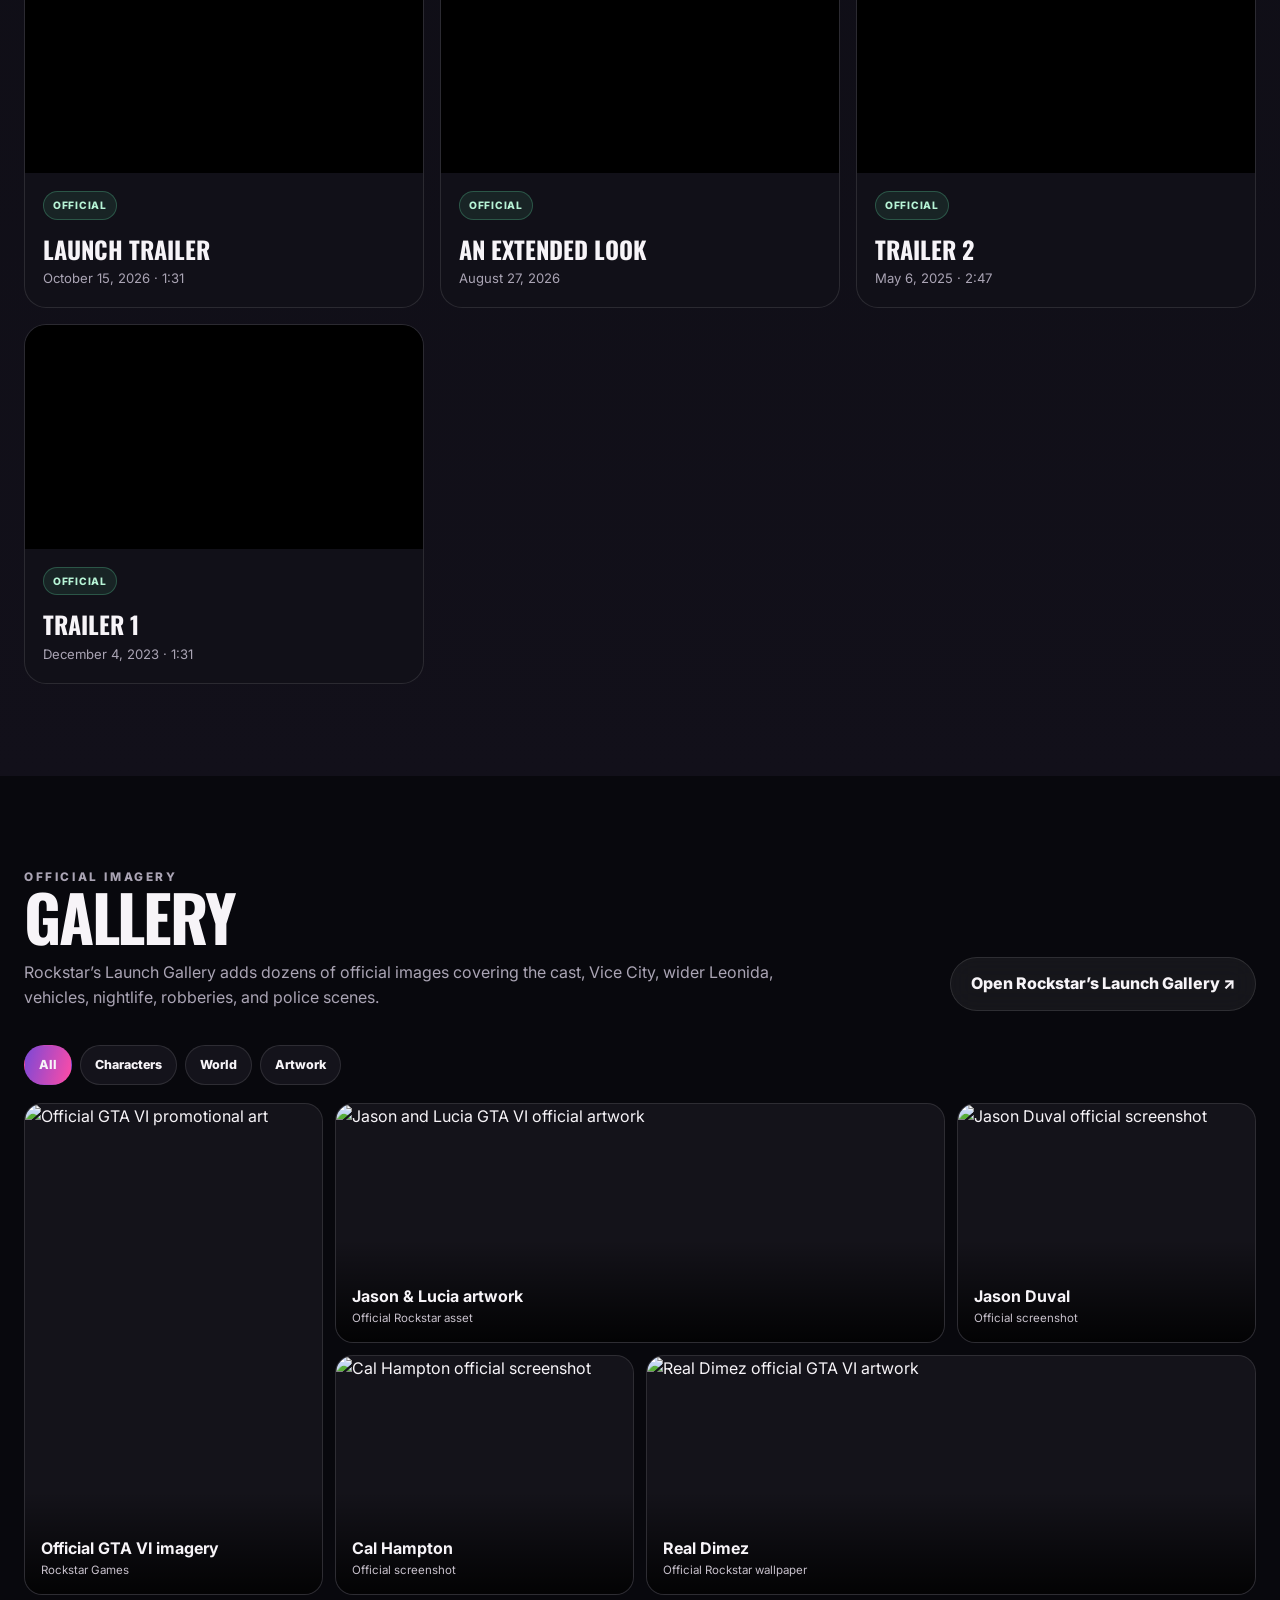
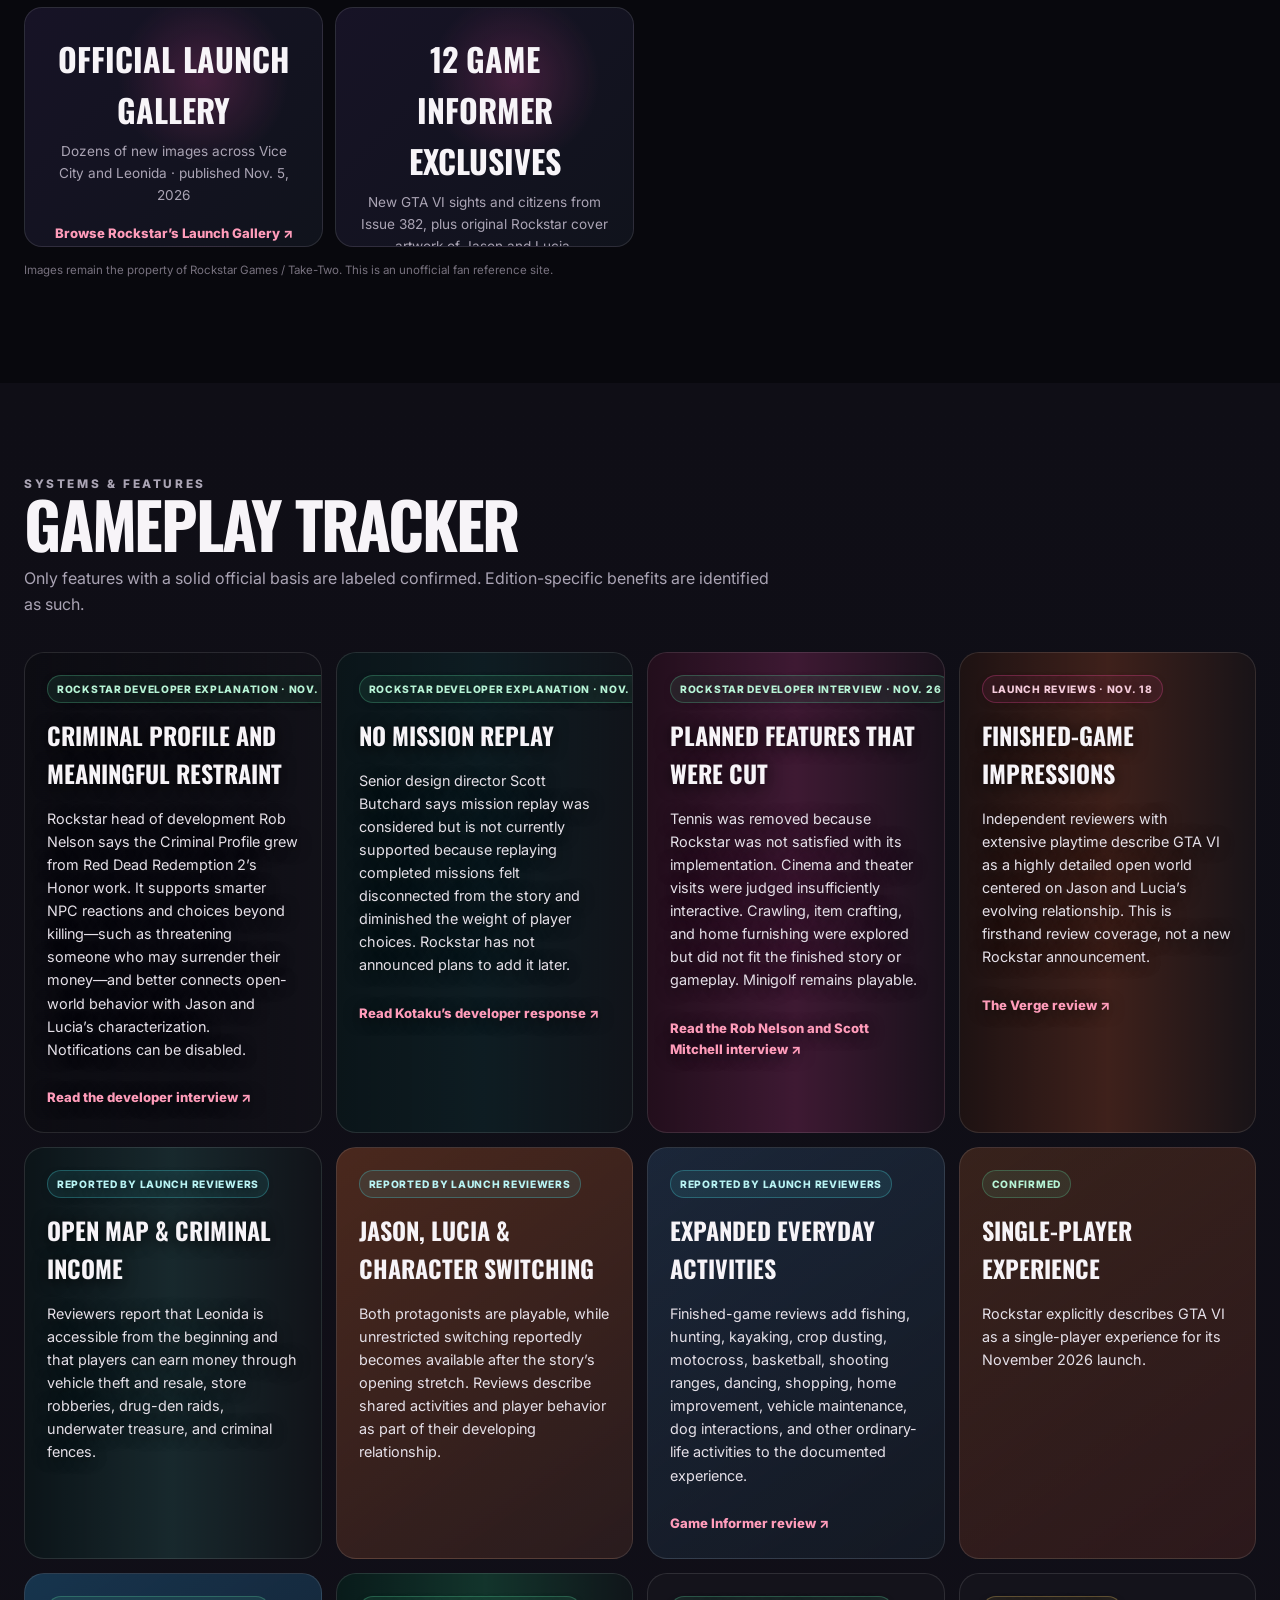
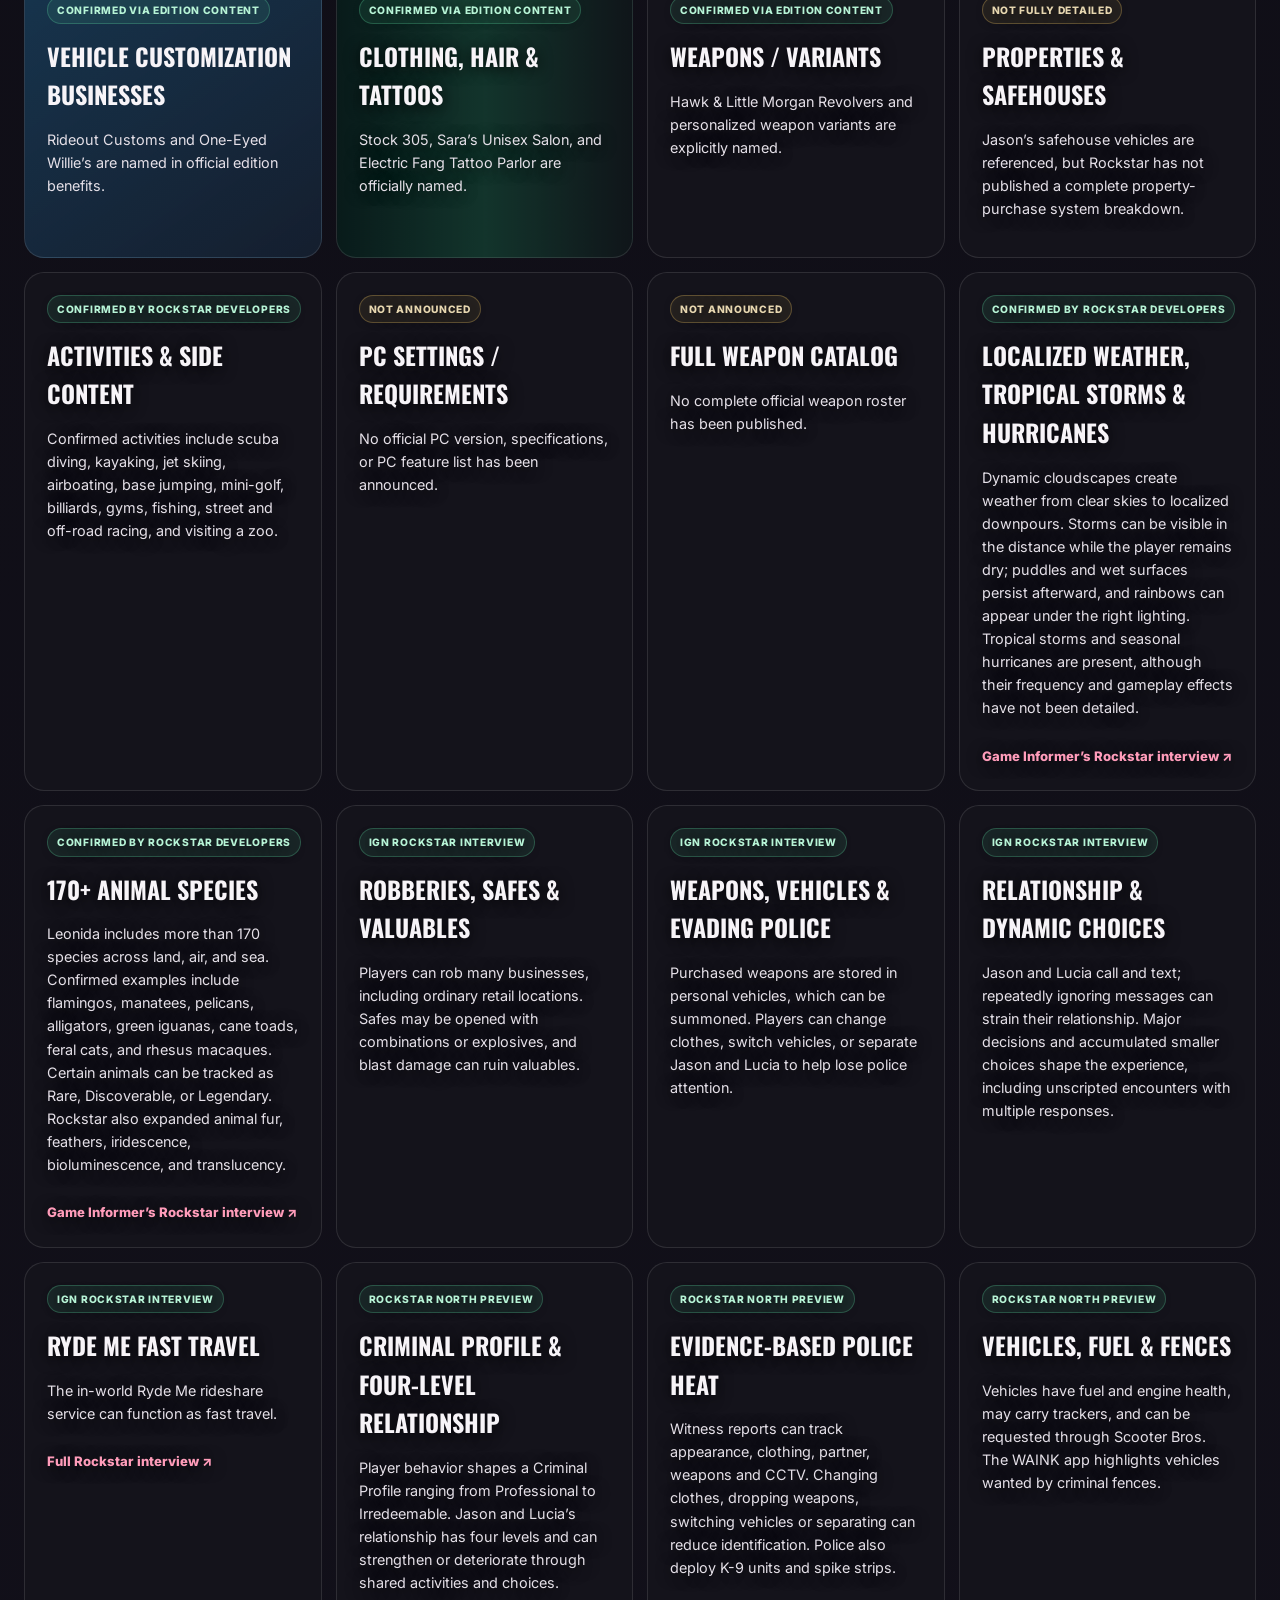
==== commit 471c71e9: "Add PlayStation records, Panini cards, and gameplay interviews" ====
--- a/index.html
+++ b/index.html
@@ -37,7 +37,7 @@
       <div class="hero-content">
         <div class="eyebrow-row">
           <span class="status confirmed">Confirmed hub</span>
-          <span class="status updated">Updated Nov. 24, 2026</span>
+          <span class="status updated">Updated Nov. 26, 2026</span>
         </div>
         <p class="kicker">VICE CITY. LEONIDA. EVERYTHING WE ACTUALLY KNOW.</p>
         <h1>EVERYTHING<br><span>GTA VI</span></h1>
@@ -380,6 +380,9 @@
         <p>Only features with a solid official basis are labeled confirmed. Edition-specific benefits are identified as such.</p>
       </div>
       <div class="systems-grid">
+        <article><span class="status confirmed">Rockstar developer explanation · Nov. 25–26</span><h3>Criminal Profile and meaningful restraint</h3><p>Rockstar head of development Rob Nelson says the Criminal Profile grew from Red Dead Redemption 2’s Honor work. It supports smarter NPC reactions and choices beyond killing—such as threatening someone who may surrender their money—and better connects open-world behavior with Jason and Lucia’s characterization. Notifications can be disabled.</p><a class="source-link" href="https://www.eurogamer.net/why-did-rockstar-games-make-empathy-a-key-mechanic-in-gta-6-because-its-fun-says-head-of-development-rob-nelson" target="_blank" rel="noopener">Read the developer interview ↗</a></article>
+        <article><span class="status confirmed">Rockstar developer explanation · Nov. 25</span><h3>No mission replay</h3><p>Senior design director Scott Butchard says mission replay was considered but is not currently supported because replaying completed missions felt disconnected from the story and diminished the weight of player choices. Rockstar has not announced plans to add it later.</p><a class="source-link" href="https://kotaku.com/gta-6-ditched-mission-replay-because-it-felt-at-odds-with-the-story-2001000335" target="_blank" rel="noopener">Read Kotaku’s developer response ↗</a></article>
+        <article><span class="status confirmed">Rockstar developer interview · Nov. 26</span><h3>Planned features that were cut</h3><p>Tennis was removed because Rockstar was not satisfied with its implementation. Cinema and theater visits were judged insufficiently interactive. Crawling, item crafting, and home furnishing were explored but did not fit the finished story or gameplay. Minigolf remains playable.</p><a class="source-link" href="https://www.pcgames.de/GTA-6-Spiel-55239/News/GTA-6-Perfectionism-sometimes-gets-in-the-way-Interview-with-Rob-Nelson-1561144/" target="_blank" rel="noopener">Read the Rob Nelson and Scott Mitchell interview ↗</a></article>
         <article><span class="status updated">Launch reviews · Nov. 18</span><h3>Finished-game impressions</h3><p>Independent reviewers with extensive playtime describe GTA VI as a highly detailed open world centered on Jason and Lucia’s evolving relationship. This is firsthand review coverage, not a new Rockstar announcement.</p><a class="source-link" href="https://www.theverge.com/games/1035801/grand-theft-auto-6-review" target="_blank" rel="noopener">The Verge review ↗</a></article>
         <article><span class="status partial">Reported by launch reviewers</span><h3>Open map & criminal income</h3><p>Reviewers report that Leonida is accessible from the beginning and that players can earn money through vehicle theft and resale, store robberies, drug-den raids, underwater treasure, and criminal fences.</p></article>
         <article><span class="status partial">Reported by launch reviewers</span><h3>Jason, Lucia & character switching</h3><p>Both protagonists are playable, while unrestricted switching reportedly becomes available after the story’s opening stretch. Reviews describe shared activities and player behavior as part of their developing relationship.</p></article>
@@ -431,9 +434,11 @@
     <section id="editions" class="content-section section-pad">
       <div class="section-heading"><p class="kicker">BUYING INFO</p><h2>Release & Editions</h2></div>
       <div class="edition-grid">
+        <article class="edition-card"><span class="status confirmed">PlayStation access</span><h3>PS5 and PS Portal cloud streaming</h3><p>The PlayStation Store lists cloud streaming on PS5 and PlayStation Portal for owners with a PlayStation Plus Premium subscription. Remote Play is also supported.</p><a class="source-link" href="https://store.playstation.com/en-us/product/EP1004-PPSA01547_00-GTAVIULTIMATE001/" target="_blank" rel="noopener">PlayStation Store listing ↗</a></article>
         <article class="edition-card"><span class="status confirmed">Available now</span><h3>Standard Edition</h3><p>Digital or code-in-box. Rockstar’s physical version contains a download code rather than a disc.</p><ul><li>Released: Nov. 19, 2026</li><li>PS5 / Xbox Series X|S</li><li>Up to 212 GB depending on device</li></ul></article>
         <article class="edition-card premium"><span class="status confirmed">Confirmed</span><h3>Ultimate Edition</h3><p>Includes extra vehicles, weapons, apparel, style businesses, and story-threaded premium content listed by Rockstar.</p><ul><li>’95 Grotti Cheetah</li><li>Hawk & Little Morgan Revolvers</li><li>Rideout Customs / Sara’s Salon / more</li></ul></article>
         <article class="edition-card"><span class="status confirmed">Digital add-on available</span><h3>Vintage Vice City Pack</h3><p>Previously included with qualifying pre-orders and purchases before November 20, the pack is now sold separately as a digital add-on. It includes the ’55 Vapid Stanier and garage, outfits and hairstyles, an exclusive weapon pattern, and the wider collection of vehicles, weapons, businesses, and customization benefits listed by Rockstar.</p><a class="source-link" href="https://www.rockstargames.com/VI/add-ons/vintage-vice-city" target="_blank" rel="noopener">Official add-on details ↗</a></article>
+        <article class="edition-card collectible"><span class="status confirmed">Coming December 2026</span><h3>Panini GTA VI Sports Trading Cards</h3><p>Panini America and Rockstar are turning GTA VI’s in-game sports-card collectibles into the series’ first officially licensed physical trading-card collection. Four-pack boxes average two Rookies, one Retro, one Illustrated, and four Special Silvers, with numbered parallels and one-of-one Gold cards.</p><a class="source-link" href="https://blog.paniniamerica.net/panini-and-rockstar-games-announce-grand-theft-auto-vi-trading-card-collection/" target="_blank" rel="noopener">Official Panini announcement ↗</a></article>
         <article class="edition-card collectible"><span class="status confirmed">Collector merchandise</span><h3>The Goodtime State – Vice City Collection</h3><p>A $399.99 limited merchandise set inspired by Leonida’s Macca the Gator TV show. <strong>GTA VI is sold separately and is not included.</strong></p><ul><li>Macca the Gator figure</li><li>Oakley Frogskins sunglasses and New Era cap</li><li>Leonida Keys crossbody bag</li><li>Double-sided Leonida map poster</li><li>Shot glass, mirror, pins, stickers, spoon and keychain</li></ul><a class="source-link" href="https://www.rockstargames.com/newswire/article/9k2a49ook82o57/pre-order-the-goodtime-state-vice-city-collection-now-while-supplies-l" target="_blank" rel="noopener">Official Rockstar announcement ↗</a></article>
       </div>
     </section>
@@ -466,7 +471,10 @@
             <tr><td>Vice City</td><td><span class="status confirmed">Confirmed</span></td><td>Major setting in Leonida</td></tr>
             <tr><td>Complete official map</td><td><span class="status unknown">Not released</span></td><td>Named regions exist, full map does not</td></tr>
             <tr><td>Full vehicle list</td><td><span class="status unknown">Not released</span></td><td>Only partial officially named vehicles so far</td></tr>
-            <tr><td>GTA VI: The Album</td><td><span class="status confirmed">Available now</span></td><td>All 34 original album tracks are officially listed; the complete licensed in-game radio soundtrack remains unannounced</td></tr>
+            <tr><td>GTA VI: The Album</td><td><span class="status confirmed">Available now</span></td><td>The standard album has 34 original tracks; the Deluxe Edition expands it to 57 with 23 bonus tracks. The complete licensed in-game radio soundtrack remains unannounced.</td></tr>
+            <tr><td>Mission replay</td><td><span class="status unknown">Not supported</span></td><td>Rockstar considered it but removed it because it conflicted with story continuity and diminished player choices</td></tr>
+            <tr><td>Criminal Profile</td><td><span class="status confirmed">Confirmed</span></td><td>Tracks open-world conduct and NPC reactions; notifications can be disabled</td></tr>
+            <tr><td>PS5 / PS Portal cloud streaming</td><td><span class="status confirmed">Confirmed</span></td><td>Supported for owners with PlayStation Plus Premium</td></tr>
             <tr><td>GTA VI Online</td><td><span class="status unknown">Not announced</span></td><td>No official multiplayer details</td></tr>
             <tr><td>Cross-play</td><td><span class="status unknown">Not announced</span></td><td>No official confirmation</td></tr>
             <tr><td>Tropical storms & hurricanes</td><td><span class="status confirmed">Confirmed</span></td><td>Present in Leonida’s localized, persistent weather system</td></tr>
@@ -505,6 +513,11 @@
     <section id="news" class="content-section section-pad">
       <div class="section-heading"><p class="kicker">OFFICIAL TIMELINE</p><h2>Key GTA VI Updates</h2></div>
       <div class="timeline">
+        <article><time>Nov 26, 2026</time><div><h3>Rockstar explains Criminal Profile and removed gameplay features</h3><p>Developer interviews explain that Criminal Profile evolved from Red Dead Redemption 2’s Honor system to support smarter NPCs, restraint, and nonlethal choices. Rockstar also confirms that tennis, theater visits, crawling, crafting, and home furnishing were explored but cut; minigolf remains.</p><a href="https://www.pcgames.de/GTA-6-Spiel-55239/News/GTA-6-Perfectionism-sometimes-gets-in-the-way-Interview-with-Rob-Nelson-1561144/" target="_blank" rel="noopener">PC Games developer interview ↗</a></div></article>
+        <article><time>Nov 25, 2026</time><div><h3>Rockstar explains why mission replay is absent</h3><p>Senior design director Scott Butchard says replaying completed missions felt disconnected from GTA VI’s story and diminished the importance of player choices. The feature is not currently supported.</p><a href="https://kotaku.com/gta-6-ditched-mission-replay-because-it-felt-at-odds-with-the-story-2001000335" target="_blank" rel="noopener">Read the developer response ↗</a></div></article>
+        <article><time>Nov 24, 2026</time><div><h3>Official Panini trading-card collection announced</h3><p>Panini America and Rockstar announce the first officially licensed physical GTA trading cards, based on sports-card collectibles found throughout GTA VI. The collection is scheduled for December 2026.</p><a href="https://blog.paniniamerica.net/panini-and-rockstar-games-announce-grand-theft-auto-vi-trading-card-collection/" target="_blank" rel="noopener">Official Panini announcement ↗</a></div></article>
+        <article><time>Nov 24, 2026</time><div><h3>PlayStation cloud streaming appears for GTA VI</h3><p>The PlayStation Store lists PS5 and PS Portal cloud streaming for owners with PlayStation Plus Premium, alongside Remote Play support.</p><a href="https://store.playstation.com/en-us/product/EP1004-PPSA01547_00-GTAVIULTIMATE001/" target="_blank" rel="noopener">PlayStation Store ↗</a></div></article>
+        <article><time>Nov 23, 2026</time><div><h3>GTA VI becomes PlayStation’s biggest launch</h3><p>Sony reports more than 39 million unique PS5 players from November 19–22, 683 million cumulative gameplay hours, a 17.4-hour average, and PlayStation’s all-time concurrent-player record. Sony did not publish the peak concurrent number.</p><a href="https://blog.playstation.com/2026/11/23/thank-you-for-making-grand-theft-auto-vi-the-biggest-launch-in-playstation-history/" target="_blank" rel="noopener">Official PlayStation figures ↗</a></div></article>
         <article><time>Nov 23, 2026</time><div><h3>First official post-launch update fixes crashes and progression blockers</h3><p>Rockstar’s PS5 and Xbox Series X|S launch update fixes several crashes, stalled weather, broken autosaves, missing story or unlock phone calls, an occasionally permanent Wanted Level, the unusable gym deadlift bar, and partners failing to hand over bags for sale to fences.</p><a href="https://support.rockstargames.com/articles/sN5pEdFYZdlvijKXd6xpJ/grand-theft-auto-vi-launch-updates-ps5-xbox-series-x-or-s" target="_blank" rel="noopener">Official Rockstar patch notes ↗</a> · <a href="https://www.purexbox.com/news/2026/11/gta-6-update-now-live-on-xbox-series-xs-includes-seven-official-fixes" target="_blank" rel="noopener">Reported version and download sizes ↗</a><small> Independent reporting identifies PS5 version 01.002.002 and Xbox build 1.0.2.2; those version and size details are not listed in Rockstar’s notes.</small></div></article>
         <article><time>Nov 23, 2026</time><div><h3>GTA VI Album Deluxe Edition expands the soundtrack</h3><p>The Deluxe Edition adds 23 bonus tracks to the original 34-song album for 57 tracks total, with additional contributions from The Dare, Slayyyter, Denzel Curry, HEALTH, Power Trip, Real Dimez x Sexyy Red, and more.</p><a href="https://www.rockstargames.com/VI/music" target="_blank" rel="noopener">Explore Rockstar’s complete tracklist ↗</a></div></article>
         <article><time>Nov 23, 2026</time><div><h3>Vintage Vice City Pack becomes a standalone digital add-on</h3><p>After its early-purchase offer ended, Rockstar’s official GTA VI site now presents the Vintage Vice City Pack as a separately purchasable add-on.</p><a href="https://www.rockstargames.com/VI/add-ons/vintage-vice-city" target="_blank" rel="noopener">View official add-on details ↗</a></div></article>
